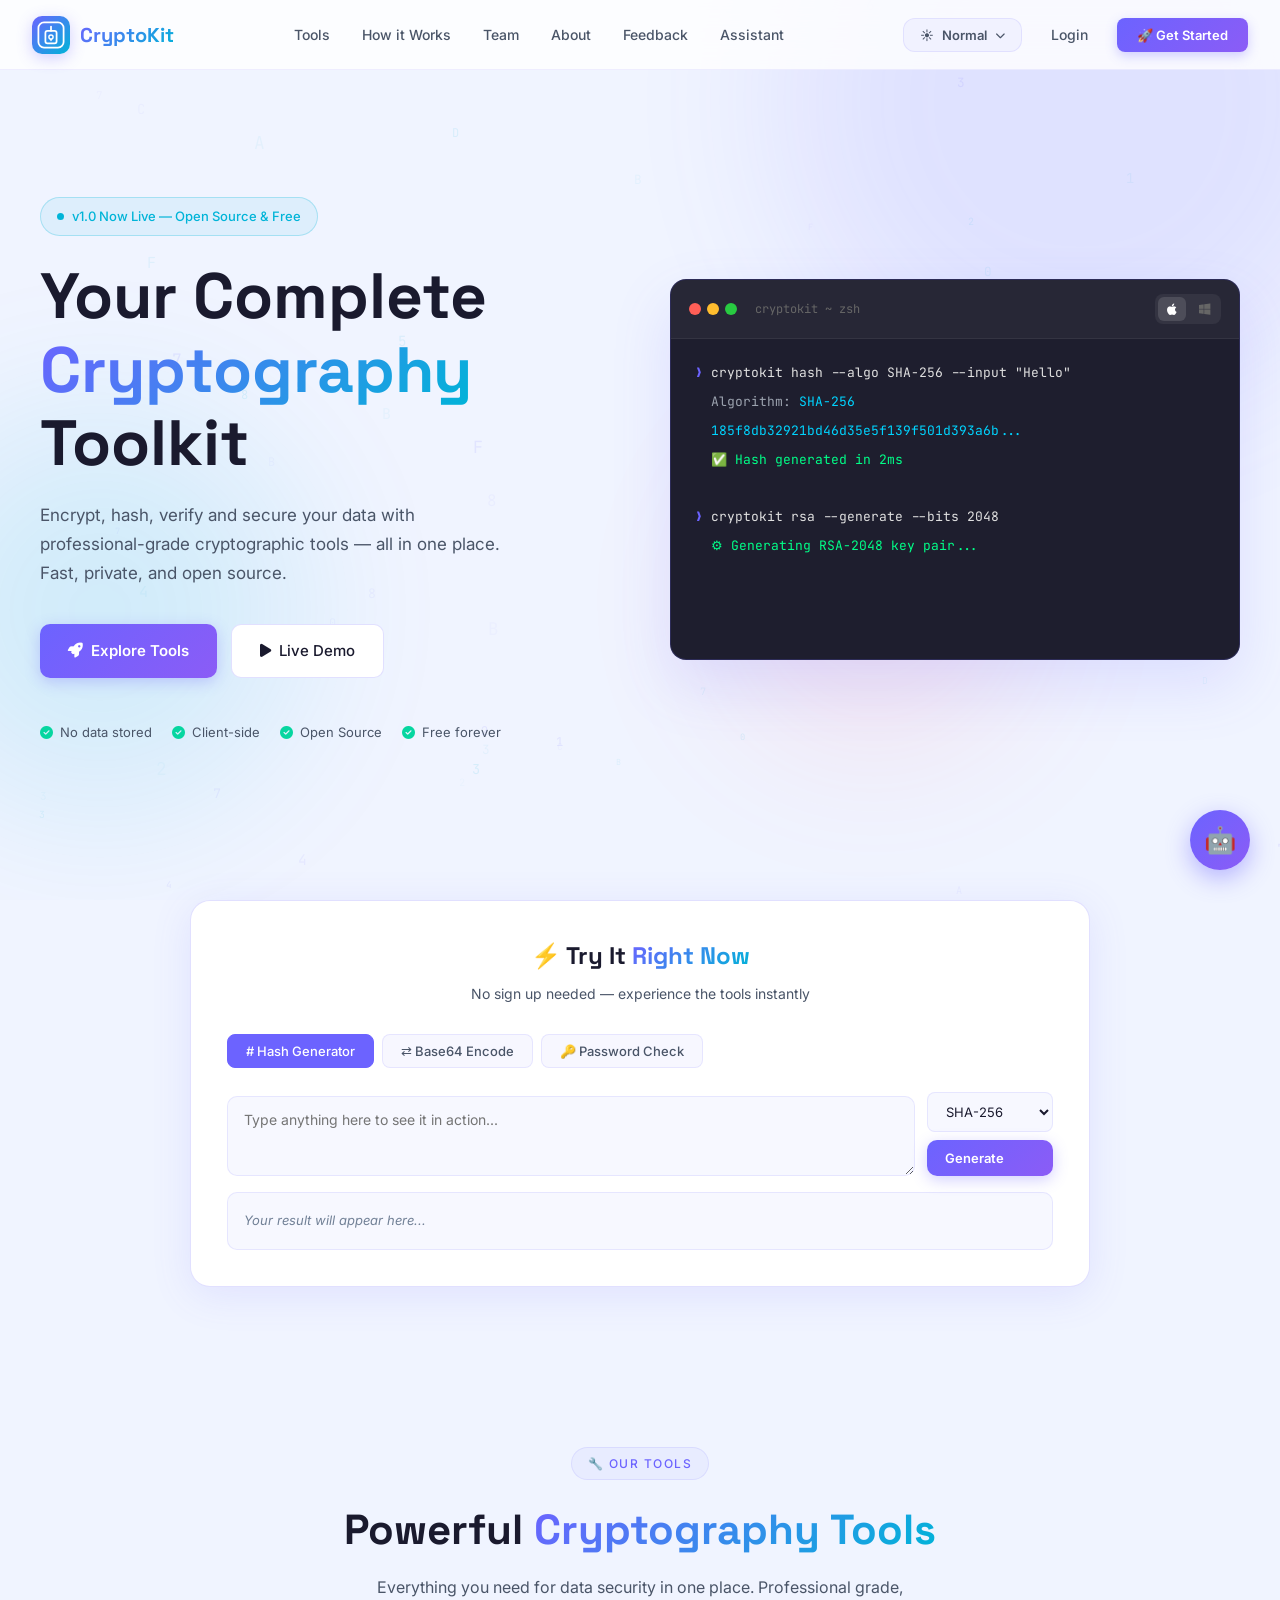
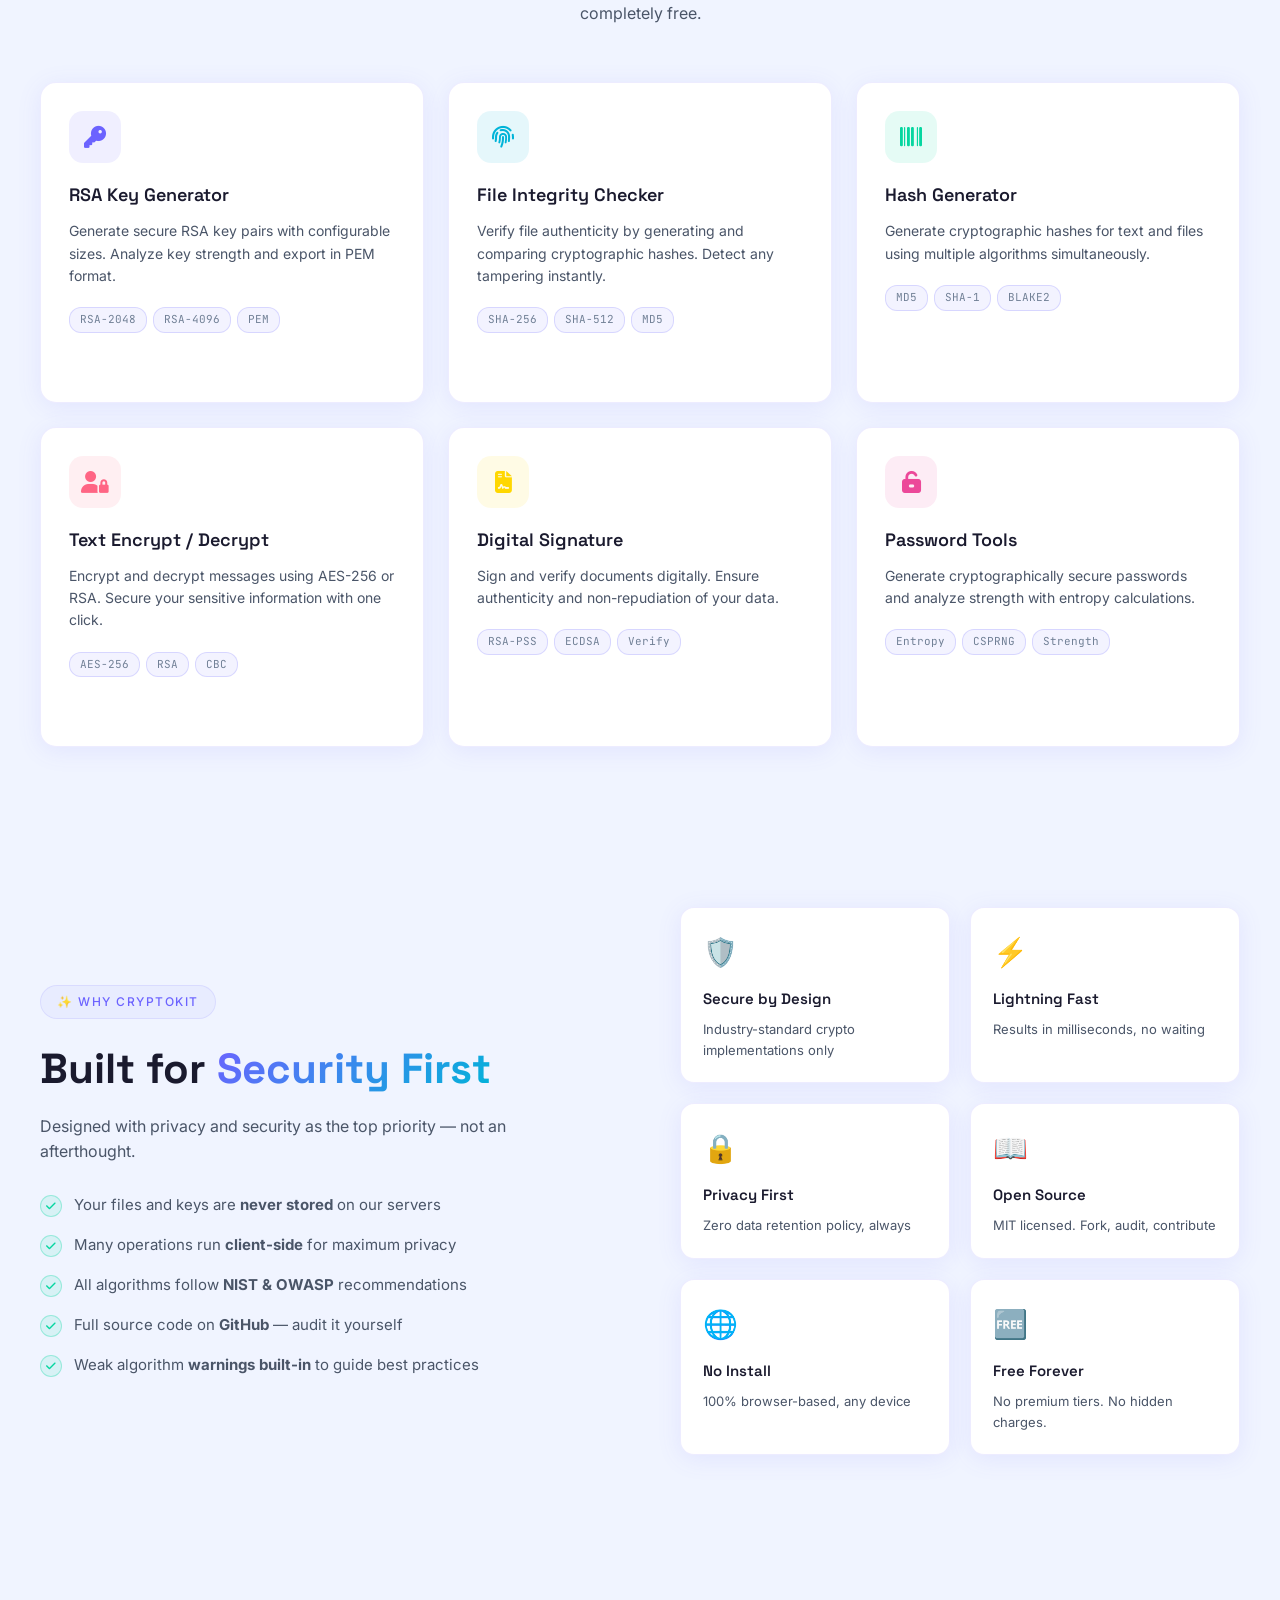
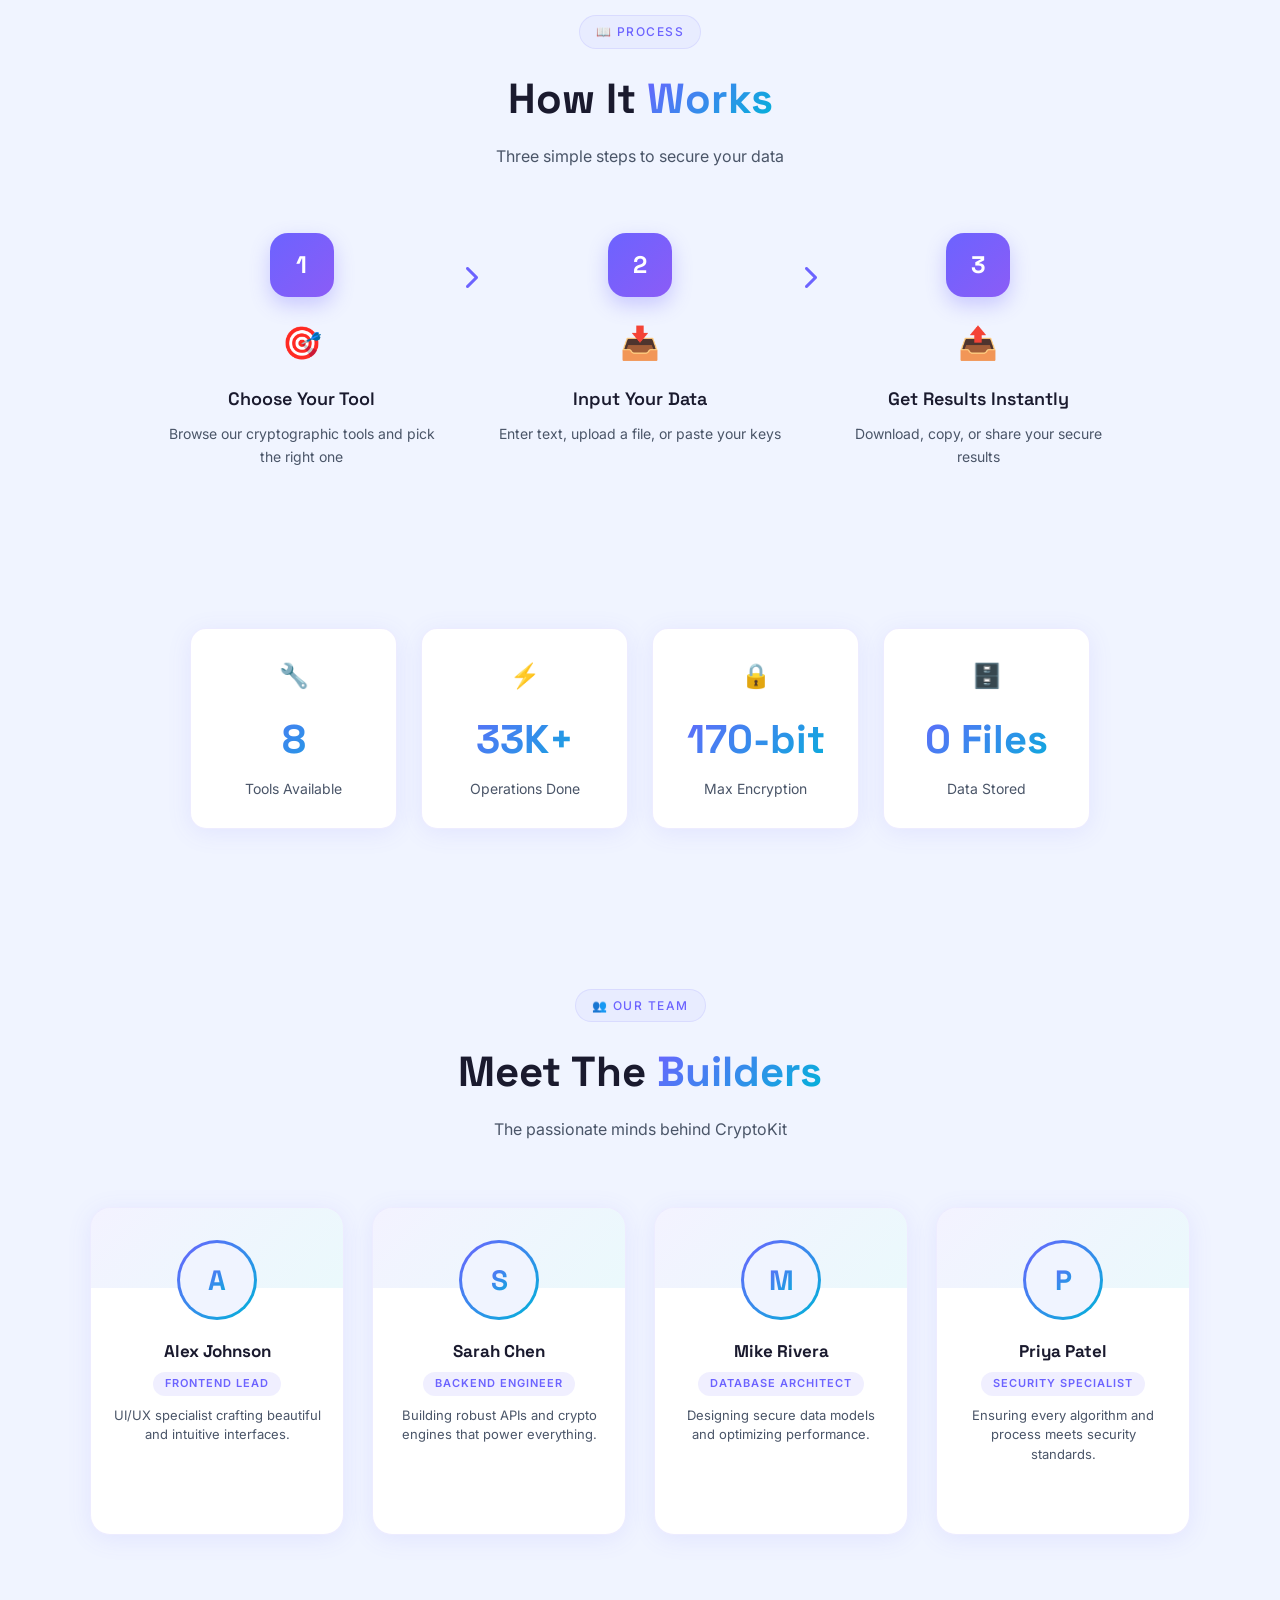
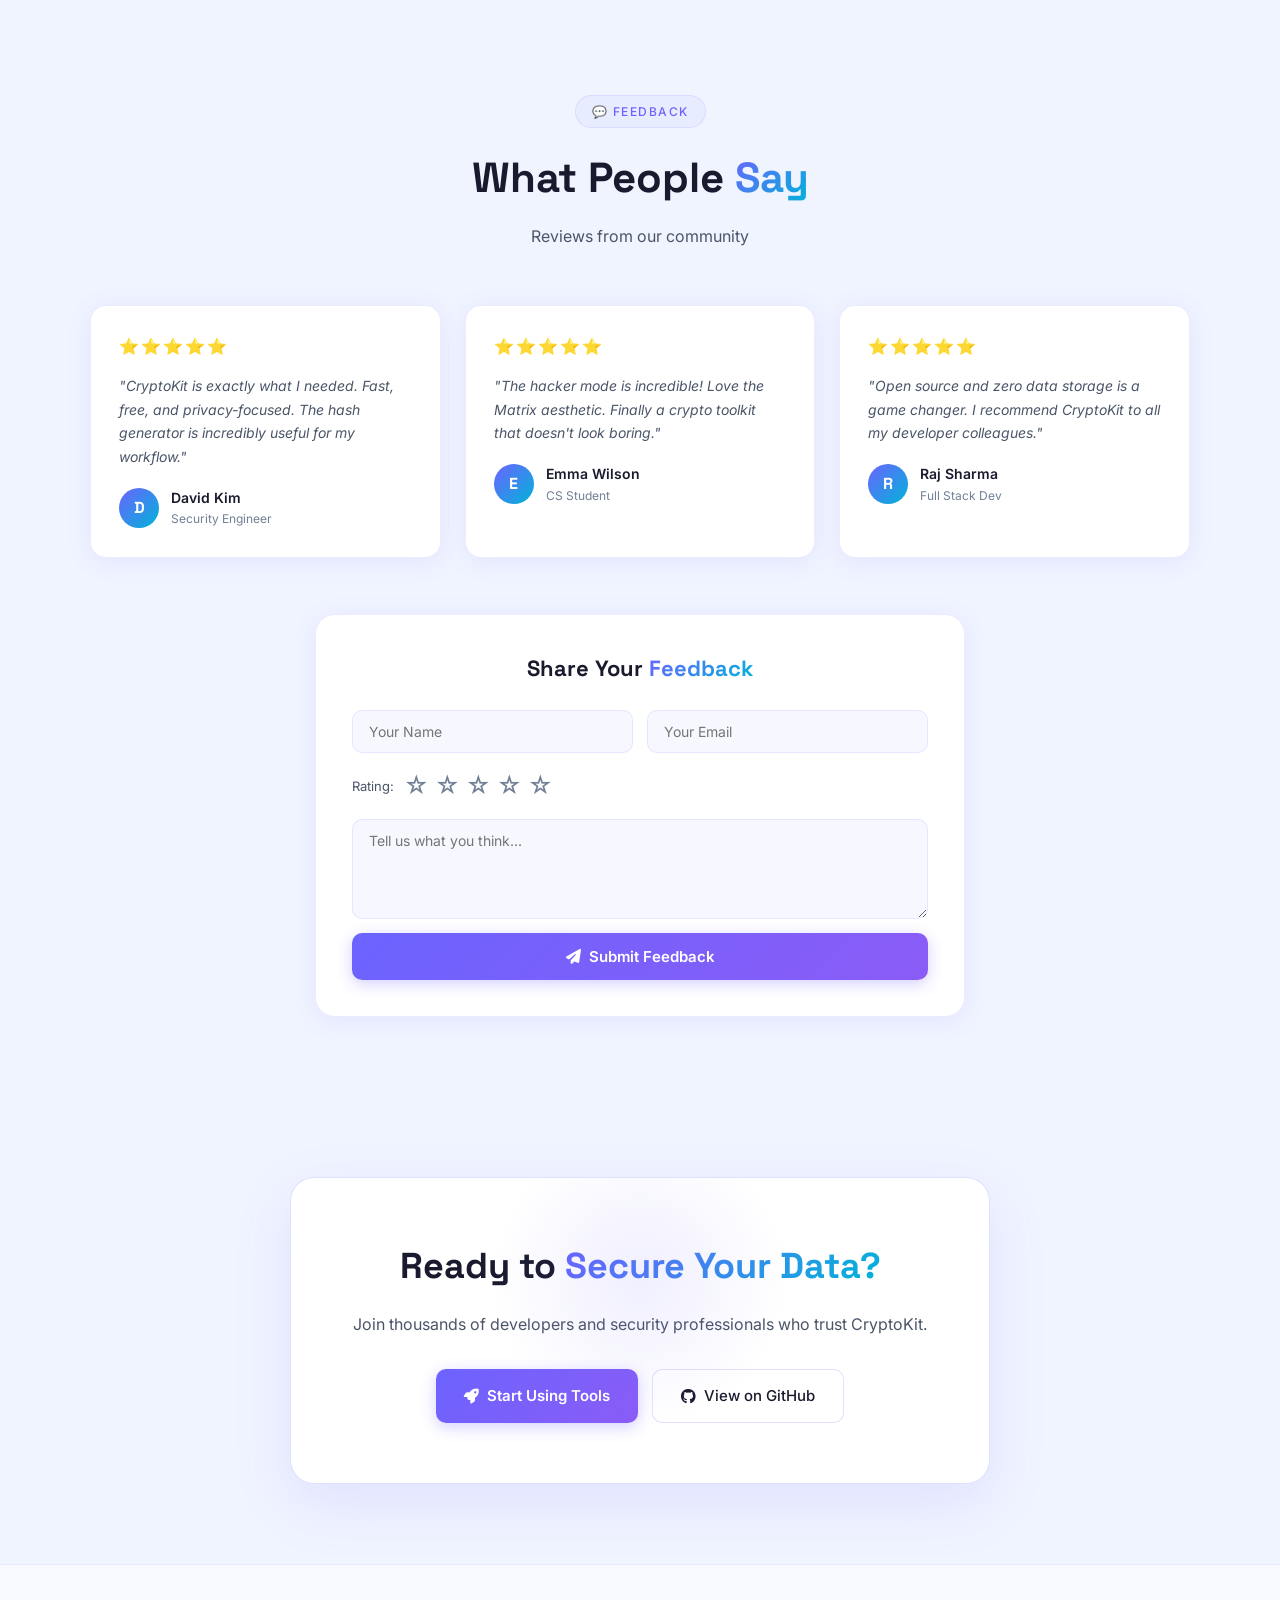
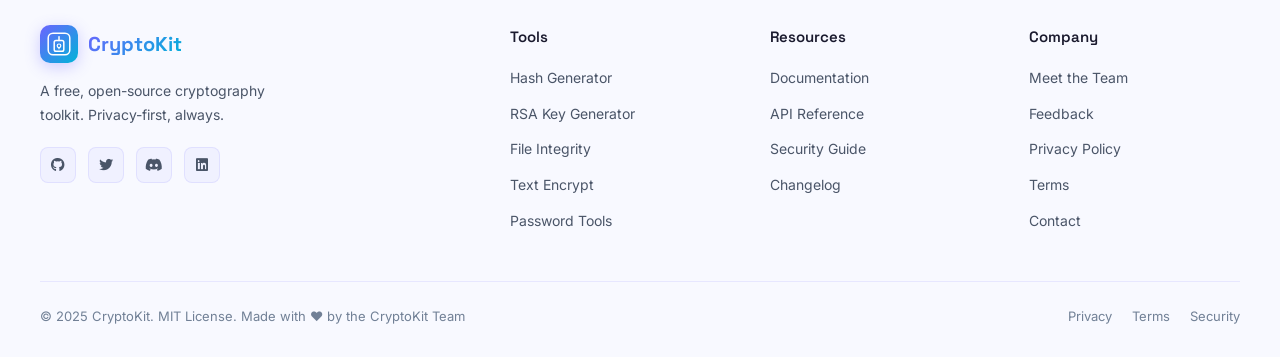
==== index.html @ e0326254 "Updated index and script files" ====
<!DOCTYPE html>
<html lang="en" data-theme="normal">
<head>
    <meta charset="UTF-8">
    <meta name="viewport" content="width=device-width, initial-scale=1.0">
    <title>CryptoKit - Your Complete Cryptography Toolkit</title>

    <!-- Google Fonts -->
    <link href="https://fonts.googleapis.com/css2?family=Space+Grotesk:wght@300;400;500;600;700&family=JetBrains+Mono:wght@400;500;700&family=Inter:wght@300;400;500;600&family=Share+Tech+Mono&display=swap" rel="stylesheet">

    <!-- Font Awesome Icons -->
    <link rel="stylesheet" href="https://cdnjs.cloudflare.com/ajax/libs/font-awesome/6.5.0/css/all.min.css">

    <!-- Custom CSS -->
    <link rel="stylesheet" href="style.css">
</head>
<body>

    <!-- ═══════════════════════════════════
         OVERLAYS & BACKGROUNDS
    ═══════════════════════════════════ -->
    <div class="theme-transition-overlay" id="themeOverlay">
        <div class="transition-text" id="transitionText"></div>
    </div>

    <div class="scanlines"></div>

    <div class="bg-shapes">
        <div class="bg-shape bg-shape-1"></div>
        <div class="bg-shape bg-shape-2"></div>
        <div class="bg-shape bg-shape-3"></div>
    </div>

    <canvas id="matrix-canvas"></canvas>
    <canvas id="particle-canvas"></canvas>


    <!-- ═══════════════════════════════════
         NAVBAR
    ═══════════════════════════════════ -->
    <nav class="navbar" id="navbar">

        <!-- CHANGE 1: SVG Logo -->
        <a href="#home" class="nav-logo">
            <div class="nav-logo-icon">
                <svg viewBox="0 0 40 40" width="28" height="28" fill="none">
                    <rect x="2" y="2" width="36" height="36" rx="8" stroke="currentColor" stroke-width="2.5"/>
                    <path d="M20 8L20 14" stroke="currentColor" stroke-width="2.5" stroke-linecap="round"/>
                    <rect x="12" y="14" width="16" height="18" rx="3" stroke="currentColor" stroke-width="2.5"/>
                    <circle cx="20" cy="23" r="3" stroke="currentColor" stroke-width="2"/>
                    <path d="M20 26L20 28" stroke="currentColor" stroke-width="2" stroke-linecap="round"/>
                </svg>
            </div>
            <span class="nav-logo-text">CryptoKit</span>
        </a>

        <ul class="nav-links">
            <li><a href="#tools">Tools</a></li>
            <li><a href="#how">How it Works</a></li>
            <li><a href="#team">Team</a></li>
            <li><a href="#about">About</a></li>
            <li><a href="#feedback">Feedback</a></li>
            <li><a href="#" onclick="event.preventDefault();toggleChat();">Assistant</a></li>
        </ul>

        <div class="nav-actions">

            <!-- CHANGE 2: Mode Dropdown -->
            <div class="mode-selector" id="modeSelector">
                <button class="mode-btn" onclick="toggleModeDropdown()">
                    <span id="modeIcon">☀️</span>
                    <span class="mode-label" id="modeLabel">Normal</span>
                    <i class="fas fa-chevron-down mode-arrow" id="modeArrow"></i>
                </button>
                <div class="mode-dropdown" id="modeDropdown">
                    <div class="mode-option" onclick="selectMode('normal')">
                        <span class="mode-option-icon">☀️</span>
                        <div>
                            <div class="mode-option-title">Normal Mode</div>
                            <div class="mode-option-desc">Clean &amp; professional look</div>
                        </div>
                        <i class="fas fa-check mode-check" id="checkNormal"></i>
                    </div>
                    <div class="mode-option" onclick="selectMode('hacker')">
                        <span class="mode-option-icon">💀</span>
                        <div>
                            <div class="mode-option-title">Hacker Mode</div>
                            <div class="mode-option-desc">Matrix &amp; terminal vibes</div>
                        </div>
                        <i class="fas fa-check mode-check" id="checkHacker" style="display:none;"></i>
                    </div>
                </div>
            </div>

            <button class="btn-nav-login">Login</button>
            <button class="btn-nav-cta">🚀 Get Started</button>
        </div>

        <div class="hamburger" onclick="toggleMenu()">
            <span></span>
            <span></span>
            <span></span>
        </div>
    </nav>

    <!-- Mobile Menu -->
    <div class="mobile-menu" id="mobileMenu">
        <a href="#tools" onclick="toggleMenu()">🔧 Tools</a>
        <a href="#how" onclick="toggleMenu()">📖 How it Works</a>
        <a href="#team" onclick="toggleMenu()">👥 Team</a>
        <a href="#about" onclick="toggleMenu()">ℹ️ About</a>
        <a href="#feedback" onclick="toggleMenu()">💬 Feedback</a>
        <a href="#" onclick="event.preventDefault();toggleMenu();toggleChat();">🤖 Assistant</a>
        <a href="#" onclick="event.preventDefault();toggleMenu();mobileThemeSwitch();">🔄 Switch Theme</a>
    </div>


    <!-- ═══════════════════════════════════
         HERO SECTION
    ═══════════════════════════════════ -->
    <section class="hero" id="home">
        <div class="hero-container">

            <!-- Hero Left -->
            <div class="hero-left">
                <div class="hero-badge">
                    <span class="dot"></span>
                    <span>v1.0 Now Live — Open Source &amp; Free</span>
                </div>

                <h1 class="hero-title glitch" data-text="Your Complete Cryptography Toolkit">
                    Your Complete
                    <span class="gradient-text">Cryptography</span>
                    Toolkit
                </h1>

                <p class="hero-subtitle">
                    Encrypt, hash, verify and secure your data with professional-grade
                    cryptographic tools — all in one place. Fast, private, and open source.
                </p>

                <div class="hero-buttons">
                    <a href="#tools" class="btn-primary">
                        <i class="fas fa-rocket"></i> Explore Tools
                    </a>
                    <a href="#demo" class="btn-secondary">
                        <i class="fas fa-play"></i> Live Demo
                    </a>
                </div>

                <div class="hero-trust">
                    <div class="trust-item"><i class="fas fa-check-circle"></i> No data stored</div>
                    <div class="trust-item"><i class="fas fa-check-circle"></i> Client-side</div>
                    <div class="trust-item"><i class="fas fa-check-circle"></i> Open Source</div>
                    <div class="trust-item"><i class="fas fa-check-circle"></i> Free forever</div>
                </div>
            </div>

            <!-- CHANGE 3: Hero Terminal with OS Switcher -->
            <div class="hero-terminal">
                <div class="terminal-header">
                    <div class="terminal-dots">
                        <div class="terminal-dot red"></div>
                        <div class="terminal-dot yellow"></div>
                        <div class="terminal-dot green"></div>
                    </div>
                    <span class="terminal-title" id="terminalTitle">cryptokit ~ zsh</span>

                    <!-- OS Switch Buttons -->
                    <div class="terminal-os-switch">
                        <button class="os-btn active" id="osMac" onclick="switchTermOS('mac')" title="macOS Terminal">
                            <i class="fab fa-apple"></i>
                        </button>
                        <button class="os-btn" id="osWin" onclick="switchTermOS('win')" title="Windows CMD">
                            <i class="fab fa-windows"></i>
                        </button>
                    </div>
                </div>
                <div class="terminal-body" id="terminalBody"></div>
            </div>

        </div>
    </section>


    <!-- ═══════════════════════════════════
         LIVE DEMO SECTION
    ═══════════════════════════════════ -->
    <section class="live-demo" id="demo">
        <div class="demo-container fade-up">
            <div class="demo-header">
                <h2>⚡ Try It <span class="gradient-text">Right Now</span></h2>
                <p>No sign up needed — experience the tools instantly</p>
            </div>

            <div class="demo-tabs">
                <button class="demo-tab active" onclick="setDemoTab(this,'hash')"># Hash Generator</button>
                <button class="demo-tab" onclick="setDemoTab(this,'base64')">⇄ Base64 Encode</button>
                <button class="demo-tab" onclick="setDemoTab(this,'password')">🔑 Password Check</button>
            </div>

            <div class="demo-input-area">
                <textarea class="demo-input" id="demoInput" placeholder="Type anything here to see it in action..." oninput="runDemo()"></textarea>
                <div class="demo-controls">
                    <select class="demo-select" id="demoAlgo" onchange="runDemo()">
                        <option value="sha256">SHA-256</option>
                        <option value="sha512">SHA-512</option>
                        <option value="md5">MD5 (weak)</option>
                    </select>
                    <button class="btn-primary" onclick="runDemo()" style="padding:10px 18px;font-size:13px;">Generate</button>
                </div>
            </div>

            <div class="demo-result" id="demoResult">
                <span class="demo-result-placeholder">Your result will appear here...</span>
            </div>
        </div>
    </section>


    <!-- ═══════════════════════════════════
         TOOLS SECTION (CHANGE 4: New Icons)
    ═══════════════════════════════════ -->
    <section class="tools-section" id="tools">
        <div class="tools-header fade-up">
            <div class="section-badge">🔧 Our Tools</div>
            <h2 class="section-title">Powerful <span class="gradient-text">Cryptography Tools</span></h2>
            <p class="section-subtitle">Everything you need for data security in one place. Professional grade, completely free.</p>
        </div>

        <div class="tools-grid">
            <a href="#" class="tool-card fade-up" id="tool-rsa">
                <div class="tool-icon purple"><i class="fas fa-key"></i></div>
                <div class="tool-name">RSA Key Generator</div>
                <div class="tool-desc">Generate secure RSA key pairs with configurable sizes. Analyze key strength and export in PEM format.</div>
                <div class="tool-tags"><span class="tag">RSA-2048</span><span class="tag">RSA-4096</span><span class="tag">PEM</span></div>
                <div class="tool-cta">Try Now <i class="fas fa-arrow-right"></i></div>
            </a>

            <a href="#" class="tool-card fade-up" id="tool-integrity">
                <div class="tool-icon blue"><i class="fas fa-fingerprint"></i></div>
                <div class="tool-name">File Integrity Checker</div>
                <div class="tool-desc">Verify file authenticity by generating and comparing cryptographic hashes. Detect any tampering instantly.</div>
                <div class="tool-tags"><span class="tag">SHA-256</span><span class="tag">SHA-512</span><span class="tag">MD5</span></div>
                <div class="tool-cta">Try Now <i class="fas fa-arrow-right"></i></div>
            </a>

            <a href="#" class="tool-card fade-up" id="tool-hash">
                <div class="tool-icon green"><i class="fas fa-barcode"></i></div>
                <div class="tool-name">Hash Generator</div>
                <div class="tool-desc">Generate cryptographic hashes for text and files using multiple algorithms simultaneously.</div>
                <div class="tool-tags"><span class="tag">MD5</span><span class="tag">SHA-1</span><span class="tag">BLAKE2</span></div>
                <div class="tool-cta">Try Now <i class="fas fa-arrow-right"></i></div>
            </a>

            <a href="#" class="tool-card fade-up" id="tool-encrypt">
                <div class="tool-icon red"><i class="fas fa-user-lock"></i></div>
                <div class="tool-name">Text Encrypt / Decrypt</div>
                <div class="tool-desc">Encrypt and decrypt messages using AES-256 or RSA. Secure your sensitive information with one click.</div>
                <div class="tool-tags"><span class="tag">AES-256</span><span class="tag">RSA</span><span class="tag">CBC</span></div>
                <div class="tool-cta">Try Now <i class="fas fa-arrow-right"></i></div>
            </a>

            <a href="#" class="tool-card fade-up" id="tool-signature">
                <div class="tool-icon yellow"><i class="fas fa-file-contract"></i></div>
                <div class="tool-name">Digital Signature</div>
                <div class="tool-desc">Sign and verify documents digitally. Ensure authenticity and non-repudiation of your data.</div>
                <div class="tool-tags"><span class="tag">RSA-PSS</span><span class="tag">ECDSA</span><span class="tag">Verify</span></div>
                <div class="tool-cta">Try Now <i class="fas fa-arrow-right"></i></div>
            </a>

            <a href="#" class="tool-card fade-up" id="tool-password">
                <div class="tool-icon pink"><i class="fas fa-unlock-keyhole"></i></div>
                <div class="tool-name">Password Tools</div>
                <div class="tool-desc">Generate cryptographically secure passwords and analyze strength with entropy calculations.</div>
                <div class="tool-tags"><span class="tag">Entropy</span><span class="tag">CSPRNG</span><span class="tag">Strength</span></div>
                <div class="tool-cta">Try Now <i class="fas fa-arrow-right"></i></div>
            </a>
        </div>
    </section>


    <!-- ═══════════════════════════════════
         WHY US SECTION
    ═══════════════════════════════════ -->
    <section class="why-section" id="about">
        <div class="why-container">
            <div class="why-content fade-up">
                <div class="section-badge">✨ Why CryptoKit</div>
                <h2 class="section-title">Built for <span class="gradient-text">Security First</span></h2>
                <p class="section-subtitle" style="margin-bottom:28px;">Designed with privacy and security as the top priority — not an afterthought.</p>
                <ul class="why-list">
                    <li><div class="check"><i class="fas fa-check"></i></div><span>Your files and keys are <strong>never stored</strong> on our servers</span></li>
                    <li><div class="check"><i class="fas fa-check"></i></div><span>Many operations run <strong>client-side</strong> for maximum privacy</span></li>
                    <li><div class="check"><i class="fas fa-check"></i></div><span>All algorithms follow <strong>NIST &amp; OWASP</strong> recommendations</span></li>
                    <li><div class="check"><i class="fas fa-check"></i></div><span>Full source code on <strong>GitHub</strong> — audit it yourself</span></li>
                    <li><div class="check"><i class="fas fa-check"></i></div><span>Weak algorithm <strong>warnings built-in</strong> to guide best practices</span></li>
                </ul>
            </div>

            <div class="why-features fade-up">
                <div class="feature-card"><div class="feature-icon">🛡️</div><div class="feature-title">Secure by Design</div><div class="feature-desc">Industry-standard crypto implementations only</div></div>
                <div class="feature-card"><div class="feature-icon">⚡</div><div class="feature-title">Lightning Fast</div><div class="feature-desc">Results in milliseconds, no waiting</div></div>
                <div class="feature-card"><div class="feature-icon">🔒</div><div class="feature-title">Privacy First</div><div class="feature-desc">Zero data retention policy, always</div></div>
                <div class="feature-card"><div class="feature-icon">📖</div><div class="feature-title">Open Source</div><div class="feature-desc">MIT licensed. Fork, audit, contribute</div></div>
                <div class="feature-card"><div class="feature-icon">🌐</div><div class="feature-title">No Install</div><div class="feature-desc">100% browser-based, any device</div></div>
                <div class="feature-card"><div class="feature-icon">🆓</div><div class="feature-title">Free Forever</div><div class="feature-desc">No premium tiers. No hidden charges.</div></div>
            </div>
        </div>
    </section>


    <!-- ═══════════════════════════════════
         HOW IT WORKS
    ═══════════════════════════════════ -->
    <section class="how-section" id="how">
        <div class="how-header fade-up">
            <div class="section-badge">📖 Process</div>
            <h2 class="section-title">How It <span class="gradient-text">Works</span></h2>
            <p class="section-subtitle" style="margin:0 auto;">Three simple steps to secure your data</p>
        </div>
        <div class="how-steps">
            <div class="step-card fade-up">
                <div class="step-number">1</div>
                <div class="step-icon">🎯</div>
                <div class="step-title">Choose Your Tool</div>
                <div class="step-desc">Browse our cryptographic tools and pick the right one</div>
            </div>
            <div class="step-connector fade-up"><i class="fas fa-chevron-right"></i></div>
            <div class="step-card fade-up">
                <div class="step-number">2</div>
                <div class="step-icon">📥</div>
                <div class="step-title">Input Your Data</div>
                <div class="step-desc">Enter text, upload a file, or paste your keys</div>
            </div>
            <div class="step-connector fade-up"><i class="fas fa-chevron-right"></i></div>
            <div class="step-card fade-up">
                <div class="step-number">3</div>
                <div class="step-icon">📤</div>
                <div class="step-title">Get Results Instantly</div>
                <div class="step-desc">Download, copy, or share your secure results</div>
            </div>
        </div>
    </section>


    <!-- ═══════════════════════════════════
         STATS SECTION
    ═══════════════════════════════════ -->
    <section class="stats-section">
        <div class="stats-container">
            <div class="stat-card fade-up"><div class="stat-icon">🔧</div><span class="stat-number" data-target="12">0</span><div class="stat-label">Tools Available</div></div>
            <div class="stat-card fade-up"><div class="stat-icon">⚡</div><span class="stat-number" data-target="50" data-suffix="K+">0</span><div class="stat-label">Operations Done</div></div>
            <div class="stat-card fade-up"><div class="stat-icon">🔒</div><span class="stat-number" data-target="256" data-suffix="-bit">0</span><div class="stat-label">Max Encryption</div></div>
            <div class="stat-card fade-up"><div class="stat-icon">🗄️</div><span class="stat-number" data-target="0" data-suffix=" Files">0</span><div class="stat-label">Data Stored</div></div>
        </div>
    </section>


    <!-- ═══════════════════════════════════
         CHANGE 5: MEET OUR TEAM
    ═══════════════════════════════════ -->
    <section class="team-section" id="team">
        <div class="team-header fade-up">
            <div class="section-badge">👥 Our Team</div>
            <h2 class="section-title">Meet The <span class="gradient-text">Builders</span></h2>
            <p class="section-subtitle" style="margin:0 auto;">The passionate minds behind CryptoKit</p>
        </div>

        <div class="team-grid">
            <!-- Member 1 -->
            <div class="team-card fade-up">
                <div class="team-card-bg"></div>
                <div class="team-avatar-ring">
                    <div class="team-avatar">
                        <span class="team-avatar-letter">A</span>
                    </div>
                </div>
                <div class="team-info">
                    <h3 class="team-name">Alex Johnson</h3>
                    <span class="team-role">Frontend Lead</span>
                    <p class="team-bio">UI/UX specialist crafting beautiful and intuitive interfaces.</p>
                </div>
                <div class="team-social">
                    <a href="#" class="team-social-btn"><i class="fab fa-github"></i></a>
                    <a href="#" class="team-social-btn"><i class="fab fa-linkedin"></i></a>
                    <a href="#" class="team-social-btn"><i class="fab fa-twitter"></i></a>
                </div>
                <div class="team-glow"></div>
            </div>

            <!-- Member 2 -->
            <div class="team-card fade-up">
                <div class="team-card-bg"></div>
                <div class="team-avatar-ring">
                    <div class="team-avatar">
                        <span class="team-avatar-letter">S</span>
                    </div>
                </div>
                <div class="team-info">
                    <h3 class="team-name">Sarah Chen</h3>
                    <span class="team-role">Backend Engineer</span>
                    <p class="team-bio">Building robust APIs and crypto engines that power everything.</p>
                </div>
                <div class="team-social">
                    <a href="#" class="team-social-btn"><i class="fab fa-github"></i></a>
                    <a href="#" class="team-social-btn"><i class="fab fa-linkedin"></i></a>
                    <a href="#" class="team-social-btn"><i class="fab fa-twitter"></i></a>
                </div>
                <div class="team-glow"></div>
            </div>

            <!-- Member 3 -->
            <div class="team-card fade-up">
                <div class="team-card-bg"></div>
                <div class="team-avatar-ring">
                    <div class="team-avatar">
                        <span class="team-avatar-letter">M</span>
                    </div>
                </div>
                <div class="team-info">
                    <h3 class="team-name">Mike Rivera</h3>
                    <span class="team-role">Database Architect</span>
                    <p class="team-bio">Designing secure data models and optimizing performance.</p>
                </div>
                <div class="team-social">
                    <a href="#" class="team-social-btn"><i class="fab fa-github"></i></a>
                    <a href="#" class="team-social-btn"><i class="fab fa-linkedin"></i></a>
                    <a href="#" class="team-social-btn"><i class="fab fa-twitter"></i></a>
                </div>
                <div class="team-glow"></div>
            </div>

            <!-- Member 4 -->
            <div class="team-card fade-up">
                <div class="team-card-bg"></div>
                <div class="team-avatar-ring">
                    <div class="team-avatar">
                        <span class="team-avatar-letter">P</span>
                    </div>
                </div>
                <div class="team-info">
                    <h3 class="team-name">Priya Patel</h3>
                    <span class="team-role">Security Specialist</span>
                    <p class="team-bio">Ensuring every algorithm and process meets security standards.</p>
                </div>
                <div class="team-social">
                    <a href="#" class="team-social-btn"><i class="fab fa-github"></i></a>
                    <a href="#" class="team-social-btn"><i class="fab fa-linkedin"></i></a>
                    <a href="#" class="team-social-btn"><i class="fab fa-twitter"></i></a>
                </div>
                <div class="team-glow"></div>
            </div>
        </div>
    </section>


    <!-- ═══════════════════════════════════
         CHANGE 5: FEEDBACK & REVIEWS
    ═══════════════════════════════════ -->
    <section class="feedback-section" id="feedback">
        <div class="feedback-header fade-up">
            <div class="section-badge">💬 Feedback</div>
            <h2 class="section-title">What People <span class="gradient-text">Say</span></h2>
            <p class="section-subtitle" style="margin:0 auto;">Reviews from our community</p>
        </div>

        <!-- Reviews -->
        <div class="reviews-grid">
            <div class="review-card fade-up">
                <div class="review-stars">⭐⭐⭐⭐⭐</div>
                <p class="review-text">"CryptoKit is exactly what I needed. Fast, free, and privacy-focused. The hash generator is incredibly useful for my workflow."</p>
                <div class="review-author">
                    <div class="review-avatar">D</div>
                    <div><div class="review-name">David Kim</div><div class="review-role">Security Engineer</div></div>
                </div>
            </div>
            <div class="review-card fade-up">
                <div class="review-stars">⭐⭐⭐⭐⭐</div>
                <p class="review-text">"The hacker mode is incredible! Love the Matrix aesthetic. Finally a crypto toolkit that doesn't look boring."</p>
                <div class="review-author">
                    <div class="review-avatar">E</div>
                    <div><div class="review-name">Emma Wilson</div><div class="review-role">CS Student</div></div>
                </div>
            </div>
            <div class="review-card fade-up">
                <div class="review-stars">⭐⭐⭐⭐⭐</div>
                <p class="review-text">"Open source and zero data storage is a game changer. I recommend CryptoKit to all my developer colleagues."</p>
                <div class="review-author">
                    <div class="review-avatar">R</div>
                    <div><div class="review-name">Raj Sharma</div><div class="review-role">Full Stack Dev</div></div>
                </div>
            </div>
        </div>

        <!-- Feedback Form -->
        <div class="feedback-form-wrapper fade-up" id="feedbackFormWrapper">
            <h3 class="feedback-form-title">Share Your <span class="gradient-text">Feedback</span></h3>
            <form class="feedback-form" id="feedbackForm" onsubmit="return submitFeedback(event)">
                <div class="feedback-row">
                    <input type="text" class="feedback-input" id="fbName" placeholder="Your Name" required>
                    <input type="email" class="feedback-input" placeholder="Your Email" required>
                </div>
                <div class="feedback-rating" id="feedbackRating">
                    <span class="rating-label">Rating:</span>
                    <span class="rating-star" onclick="setRating(1)">☆</span>
                    <span class="rating-star" onclick="setRating(2)">☆</span>
                    <span class="rating-star" onclick="setRating(3)">☆</span>
                    <span class="rating-star" onclick="setRating(4)">☆</span>
                    <span class="rating-star" onclick="setRating(5)">☆</span>
                </div>
                <textarea class="feedback-textarea" placeholder="Tell us what you think..." rows="4" required></textarea>
                <button type="submit" class="btn-primary" style="width:100%;justify-content:center;">
                    <i class="fas fa-paper-plane"></i> Submit Feedback
                </button>
            </form>
        </div>
    </section>


    <!-- ═══════════════════════════════════
         CTA SECTION
    ═══════════════════════════════════ -->
    <section class="cta-section">
        <div class="cta-container fade-up">
            <div class="cta-glow"></div>
            <h2>Ready to <span class="gradient-text">Secure Your Data?</span></h2>
            <p>Join thousands of developers and security professionals who trust CryptoKit.</p>
            <div class="cta-buttons">
                <a href="#tools" class="btn-primary"><i class="fas fa-rocket"></i> Start Using Tools</a>
                <a href="#" class="btn-secondary"><i class="fab fa-github"></i> View on GitHub</a>
            </div>
        </div>
    </section>


    <!-- ═══════════════════════════════════
         FOOTER
    ═══════════════════════════════════ -->
    <footer class="footer">
        <div class="footer-container">
            <div class="footer-top">
                <div class="footer-brand">
                    <a href="#home" class="nav-logo">
                        <div class="nav-logo-icon">
                            <svg viewBox="0 0 40 40" width="24" height="24" fill="none">
                                <rect x="2" y="2" width="36" height="36" rx="8" stroke="currentColor" stroke-width="2.5"/>
                                <path d="M20 8L20 14" stroke="currentColor" stroke-width="2.5" stroke-linecap="round"/>
                                <rect x="12" y="14" width="16" height="18" rx="3" stroke="currentColor" stroke-width="2.5"/>
                                <circle cx="20" cy="23" r="3" stroke="currentColor" stroke-width="2"/>
                                <path d="M20 26L20 28" stroke="currentColor" stroke-width="2" stroke-linecap="round"/>
                            </svg>
                        </div>
                        <span class="nav-logo-text">CryptoKit</span>
                    </a>
                    <p>A free, open-source cryptography toolkit. Privacy-first, always.</p>
                    <div class="footer-social">
                        <a href="#" class="social-btn"><i class="fab fa-github"></i></a>
                        <a href="#" class="social-btn"><i class="fab fa-twitter"></i></a>
                        <a href="#" class="social-btn"><i class="fab fa-discord"></i></a>
                        <a href="#" class="social-btn"><i class="fab fa-linkedin"></i></a>
                    </div>
                </div>

                <div class="footer-col">
                    <h4>Tools</h4>
                    <ul>
                        <li><a href="#">Hash Generator</a></li>
                        <li><a href="#">RSA Key Generator</a></li>
                        <li><a href="#">File Integrity</a></li>
                        <li><a href="#">Text Encrypt</a></li>
                        <li><a href="#">Password Tools</a></li>
                    </ul>
                </div>

                <div class="footer-col">
                    <h4>Resources</h4>
                    <ul>
                        <li><a href="#">Documentation</a></li>
                        <li><a href="#">API Reference</a></li>
                        <li><a href="#">Security Guide</a></li>
                        <li><a href="#">Changelog</a></li>
                    </ul>
                </div>

                <div class="footer-col">
                    <h4>Company</h4>
                    <ul>
                        <li><a href="#team">Meet the Team</a></li>
                        <li><a href="#feedback">Feedback</a></li>
                        <li><a href="#">Privacy Policy</a></li>
                        <li><a href="#">Terms</a></li>
                        <li><a href="#">Contact</a></li>
                    </ul>
                </div>
            </div>

            <div class="footer-bottom">
                <p>&copy; 2025 CryptoKit. MIT License. Made with ❤️ by the CryptoKit Team</p>
                <div class="footer-bottom-links">
                    <a href="#">Privacy</a>
                    <a href="#">Terms</a>
                    <a href="#">Security</a>
                </div>
            </div>
        </div>
    </footer>


    <!-- ═══════════════════════════════════
         SCROLL TO TOP
    ═══════════════════════════════════ -->
    <button class="scroll-top" id="scrollTop" onclick="window.scrollTo({top:0,behavior:'smooth'})">
        <i class="fas fa-chevron-up"></i>
    </button>


    <!-- ═══════════════════════════════════
         AI ASSISTANT
    ═══════════════════════════════════ -->
    <button class="ai-fab" id="aiFab" onclick="toggleChat()" title="Ask CryptoBot">
        <span id="fabIcon">🤖</span>
    </button>

    <div class="ai-chat-window" id="aiChatWindow">
        <!-- Header -->
        <div class="ai-chat-header">
            <div class="ai-header-info">
                <div class="ai-avatar" id="aiAvatar">🤖</div>
                <div>
                    <span class="ai-name" id="aiName">CryptoBot</span>
                    <span class="ai-status">
                        <span class="ai-status-dot"></span>
                        <span id="aiStatusText">Online · Ready</span>
                    </span>
                </div>
            </div>
            <div class="ai-header-actions">
                <button class="ai-header-btn" onclick="clearChat()" title="Clear"><i class="fas fa-trash-alt"></i></button>
                <button class="ai-header-btn" onclick="toggleChat()" title="Close"><i class="fas fa-times"></i></button>
            </div>
        </div>

        <!-- Category Chips -->
        <div class="ai-categories">
            <span class="ai-categories-label">Browse by topic</span>
            <div class="ai-category-chips">
                <button class="ai-chip" onclick="askCategory('tools')">🔧 Tools</button>
                <button class="ai-chip" onclick="askCategory('learn')">📚 Learn</button>
                <button class="ai-chip" onclick="askCategory('security')">🛡️ Security</button>
                <button class="ai-chip" onclick="askCategory('help')">❓ Help</button>
            </div>
        </div>

        <!-- Messages -->
        <div class="ai-messages" id="aiMessages"></div>

        <!-- Input -->
        <div class="ai-input-area">
            <textarea class="ai-input" id="aiInput" placeholder="Ask me anything about cryptography..." rows="1"
                onkeydown="if(event.key==='Enter'&&!event.shiftKey){event.preventDefault();sendMessage();}"
                oninput="this.style.height='auto';this.style.height=Math.min(this.scrollHeight,90)+'px';">
            </textarea>
            <button class="ai-send-btn" onclick="sendMessage()"><i class="fas fa-paper-plane"></i></button>
        </div>
    </div>


    <!-- Custom JavaScript -->
    <script src="script.js"></script>

</body>
</html>
---- style.css ----
/* ═══════════════════════════════════════════
   THEME VARIABLES - NORMAL MODE
═══════════════════════════════════════════ */
[data-theme="normal"] {
    --bg-primary: #F0F4FF;
    --bg-secondary: #FFFFFF;
    --bg-card: #FFFFFF;
    --bg-card-hover: #F8F9FF;
    --primary: #6C63FF;
    --primary-glow: rgba(108, 99, 255, 0.2);
    --secondary: #00B4D8;
    --accent: #FF6584;
    --success: #06D6A0;
    --text-primary: #1A1A2E;
    --text-secondary: #4A5568;
    --text-muted: #718096;
    --border: rgba(108, 99, 255, 0.2);
    --border-hover: rgba(108, 99, 255, 0.5);
    --glass: rgba(108, 99, 255, 0.05);
    --glass-border: rgba(108, 99, 255, 0.12);
    --shadow: 0 4px 24px rgba(108, 99, 255, 0.1);
    --shadow-hover: 0 12px 40px rgba(108, 99, 255, 0.2);
    --tag-bg: rgba(108, 99, 255, 0.08);
    --tag-border: rgba(108, 99, 255, 0.2);
    --input-bg: #F7F8FF;
    --scrollbar: #6C63FF;
}

/* ═══════════════════════════════════════════
   THEME VARIABLES - HACKER MODE
═══════════════════════════════════════════ */
[data-theme="hacker"] {
    --bg-primary: #000000;
    --bg-secondary: #0A0A0A;
    --bg-card: #050505;
    --bg-card-hover: #0D1A0D;
    --primary: #00FF41;
    --primary-glow: rgba(0, 255, 65, 0.25);
    --secondary: #00FFFF;
    --accent: #FF0040;
    --success: #00FF41;
    --text-primary: #00FF41;
    --text-secondary: #00CC33;
    --text-muted: #006611;
    --border: rgba(0, 255, 65, 0.3);
    --border-hover: rgba(0, 255, 65, 0.8);
    --glass: rgba(0, 255, 65, 0.03);
    --glass-border: rgba(0, 255, 65, 0.15);
    --shadow: 0 4px 24px rgba(0, 255, 65, 0.1);
    --shadow-hover: 0 12px 40px rgba(0, 255, 65, 0.25);
    --tag-bg: rgba(0, 255, 65, 0.05);
    --tag-border: rgba(0, 255, 65, 0.2);
    --input-bg: #050505;
    --scrollbar: #00FF41;
}


/* ═══════════════════════════════════════════
   RESET & BASE STYLES
═══════════════════════════════════════════ */
* {
    margin: 0;
    padding: 0;
    box-sizing: border-box;
}

html {
    scroll-behavior: smooth;
}

body {
    font-family: 'Inter', sans-serif;
    background: var(--bg-primary);
    color: var(--text-primary);
    overflow-x: hidden;
    line-height: 1.6;
    transition: background-color 0.5s, color 0.5s;
}

a {
    text-decoration: none;
}

/* Hacker Mode Font Override */
[data-theme="hacker"] body,
[data-theme="hacker"] p,
[data-theme="hacker"] span,
[data-theme="hacker"] a,
[data-theme="hacker"] li,
[data-theme="hacker"] button,
[data-theme="hacker"] input,
[data-theme="hacker"] textarea,
[data-theme="hacker"] select {
    font-family: 'Share Tech Mono', 'JetBrains Mono', monospace !important;
}

[data-theme="hacker"] h1,
[data-theme="hacker"] h2,
[data-theme="hacker"] h3,
[data-theme="hacker"] h4,
[data-theme="hacker"] .section-title,
[data-theme="hacker"] .tool-name,
[data-theme="hacker"] .step-title,
[data-theme="hacker"] .feature-title {
    font-family: 'Share Tech Mono', monospace !important;
    letter-spacing: 2px;
}

/* Scrollbar */
::-webkit-scrollbar { width: 5px; }
::-webkit-scrollbar-track { background: var(--bg-primary); }
::-webkit-scrollbar-thumb { background: var(--scrollbar); border-radius: 3px; }


/* ═══════════════════════════════════════════
   BACKGROUNDS
═══════════════════════════════════════════ */

/* Matrix Canvas - Hacker Mode */
#matrix-canvas {
    position: fixed;
    top: 0; left: 0;
    width: 100%; height: 100%;
    z-index: 0;
    pointer-events: none;
    display: none;
    opacity: 0.15;
}
[data-theme="hacker"] #matrix-canvas { display: block; }

/* Particle Canvas - Normal Mode */
#particle-canvas {
    position: fixed;
    top: 0; left: 0;
    width: 100%; height: 100%;
    z-index: 0;
    pointer-events: none;
    opacity: 0.3;
}
[data-theme="hacker"] #particle-canvas { display: none; }

/* Scanlines Overlay - Hacker Mode */
.scanlines {
    position: fixed;
    inset: 0;
    z-index: 1;
    pointer-events: none;
    display: none;
    background: repeating-linear-gradient(
        0deg,
        transparent, transparent 2px,
        rgba(0, 255, 65, 0.015) 2px,
        rgba(0, 255, 65, 0.015) 4px
    );
}
[data-theme="hacker"] .scanlines { display: block; }

/* Gradient Blob Shapes - Normal Mode */
.bg-shapes {
    position: fixed;
    inset: 0;
    z-index: 0;
    pointer-events: none;
    overflow: hidden;
}
[data-theme="hacker"] .bg-shapes { display: none; }

.bg-shape {
    position: absolute;
    border-radius: 50%;
    filter: blur(80px);
    opacity: 0.12;
}
.bg-shape-1 {
    width: 600px; height: 600px;
    background: #6C63FF;
    top: -200px; right: -100px;
    animation: floatShape 8s ease-in-out infinite;
}
.bg-shape-2 {
    width: 400px; height: 400px;
    background: #00B4D8;
    bottom: 10%; left: -100px;
    animation: floatShape 10s ease-in-out infinite reverse;
}
.bg-shape-3 {
    width: 300px; height: 300px;
    background: #FF6584;
    top: 50%; right: 20%;
    animation: floatShape 6s ease-in-out infinite;
}

@keyframes floatShape {
    0%, 100% { transform: translate(0) scale(1); }
    50% { transform: translate(20px, -20px) scale(1.05); }
}


/* ═══════════════════════════════════════════
   GLITCH EFFECT - Hacker Mode
═══════════════════════════════════════════ */
[data-theme="hacker"] .glitch {
    position: relative;
    animation: glitch 3s infinite;
}

[data-theme="hacker"] .glitch::before,
[data-theme="hacker"] .glitch::after {
    content: attr(data-text);
    position: absolute;
    top: 0; left: 0;
    width: 100%;
    background: transparent;
}

[data-theme="hacker"] .glitch::before {
    color: #00FFFF;
    animation: glitch-1 3s infinite;
    clip-path: polygon(0 0, 100% 0, 100% 45%, 0 45%);
}

[data-theme="hacker"] .glitch::after {
    color: #FF0040;
    animation: glitch-2 3s infinite;
    clip-path: polygon(0 55%, 100% 55%, 100% 100%, 0 100%);
}

@keyframes glitch {
    0%, 90%, 100% { transform: translate(0); }
    92% { transform: translate(-2px, 1px); }
    94% { transform: translate(2px, -1px); }
}

@keyframes glitch-1 {
    0%, 90%, 100% { transform: translate(0); opacity: 0; }
    92% { transform: translate(-3px); opacity: 0.8; }
    94% { transform: translate(3px); opacity: 0.8; }
    96% { transform: translate(0); opacity: 0; }
}

@keyframes glitch-2 {
    0%, 90%, 100% { transform: translate(0); opacity: 0; }
    93% { transform: translate(3px); opacity: 0.8; }
    95% { transform: translate(-3px); opacity: 0.8; }
    97% { transform: translate(0); opacity: 0; }
}

/* Border Pulse for Hacker Cards */
[data-theme="hacker"] .tool-card,
[data-theme="hacker"] .feature-card,
[data-theme="hacker"] .stat-card {
    animation: borderPulse 3s ease-in-out infinite;
}

@keyframes borderPulse {
    0%, 100% { border-color: rgba(0, 255, 65, 0.15); }
    50% { border-color: rgba(0, 255, 65, 0.4); }
}

[data-theme="hacker"] .tool-card:hover,
[data-theme="hacker"] .feature-card:hover,
[data-theme="hacker"] .stat-card:hover {
    animation: none;
}

/* Hacker Text Glow */
[data-theme="hacker"] .section-title,
[data-theme="hacker"] .tool-name,
[data-theme="hacker"] .hero-title {
    text-shadow: 0 0 10px rgba(0, 255, 65, 0.3);
}


/* ═══════════════════════════════════════════
   REUSABLE COMPONENTS
═══════════════════════════════════════════ */
.container {
    max-width: 1200px;
    margin: 0 auto;
    padding: 0 24px;
}

.section-badge {
    display: inline-block;
    background: var(--glass);
    border: 1px solid var(--glass-border);
    color: var(--primary);
    padding: 6px 16px;
    border-radius: 20px;
    font-size: 12px;
    font-weight: 500;
    letter-spacing: 1.5px;
    text-transform: uppercase;
    margin-bottom: 16px;
    transition: all 0.3s;
}

.section-title {
    font-family: 'Space Grotesk', sans-serif;
    font-size: clamp(28px, 4vw, 42px);
    font-weight: 700;
    color: var(--text-primary);
    margin-bottom: 12px;
}

.section-subtitle {
    font-size: 16px;
    color: var(--text-secondary);
    max-width: 550px;
}

/* Gradient Text */
[data-theme="normal"] .gradient-text {
    background: linear-gradient(135deg, #6C63FF, #00B4D8);
    -webkit-background-clip: text;
    -webkit-text-fill-color: transparent;
}

[data-theme="hacker"] .gradient-text {
    background: linear-gradient(135deg, #00FF41, #00FFFF);
    -webkit-background-clip: text;
    -webkit-text-fill-color: transparent;
    filter: drop-shadow(0 0 8px rgba(0, 255, 65, 0.5));
}


/* ═══════════════════════════════════════════
   BUTTONS
═══════════════════════════════════════════ */
.btn-primary {
    display: inline-flex;
    align-items: center;
    gap: 8px;
    padding: 14px 28px;
    border-radius: 10px;
    border: none;
    font-size: 15px;
    font-weight: 600;
    cursor: pointer;
    transition: all 0.3s;
    font-family: inherit;
}

[data-theme="normal"] .btn-primary {
    background: linear-gradient(135deg, #6C63FF, #8B5CF6);
    color: #fff;
    box-shadow: 0 4px 15px rgba(108, 99, 255, 0.3);
}
[data-theme="normal"] .btn-primary:hover {
    transform: translateY(-2px);
    box-shadow: 0 8px 25px rgba(108, 99, 255, 0.4);
}

[data-theme="hacker"] .btn-primary {
    background: transparent;
    color: var(--primary);
    border: 1px solid var(--primary);
    box-shadow: 0 0 15px var(--primary-glow);
    letter-spacing: 2px;
    text-transform: uppercase;
}
[data-theme="hacker"] .btn-primary:hover {
    background: var(--primary);
    color: #000;
    box-shadow: 0 0 30px var(--primary-glow);
    transform: translateY(-2px);
}

.btn-secondary {
    display: inline-flex;
    align-items: center;
    gap: 8px;
    padding: 14px 28px;
    border-radius: 10px;
    font-size: 15px;
    font-weight: 500;
    cursor: pointer;
    transition: all 0.3s;
    font-family: inherit;
}

[data-theme="normal"] .btn-secondary {
    background: #fff;
    color: var(--text-primary);
    border: 1px solid var(--border);
}
[data-theme="normal"] .btn-secondary:hover {
    border-color: var(--primary);
    color: var(--primary);
}

[data-theme="hacker"] .btn-secondary {
    background: transparent;
    color: var(--secondary);
    border: 1px solid rgba(0, 255, 255, 0.3);
    letter-spacing: 2px;
    text-transform: uppercase;
}
[data-theme="hacker"] .btn-secondary:hover {
    border-color: var(--secondary);
    box-shadow: 0 0 20px rgba(0, 255, 255, 0.2);
}


/* ═══════════════════════════════════════════
   THEME TOGGLE
═══════════════════════════════════════════ */
.theme-toggle {
    display: flex;
    align-items: center;
    gap: 10px;
    background: var(--glass);
    border: 1px solid var(--glass-border);
    border-radius: 50px;
    padding: 6px 14px;
    cursor: pointer;
    transition: all 0.3s;
    user-select: none;
}
.theme-toggle:hover {
    border-color: var(--primary);
    box-shadow: 0 0 15px var(--primary-glow);
}

.theme-toggle-label {
    font-size: 12px;
    font-weight: 600;
    color: var(--text-secondary);
    white-space: nowrap;
}
[data-theme="hacker"] .theme-toggle-label {
    color: var(--primary);
    letter-spacing: 1px;
}

.toggle-switch {
    width: 36px;
    height: 20px;
    background: var(--glass-border);
    border-radius: 10px;
    position: relative;
    transition: background 0.3s;
}
.toggle-switch::after {
    content: '';
    position: absolute;
    top: 3px; left: 3px;
    width: 14px; height: 14px;
    border-radius: 50%;
    background: var(--text-muted);
    transition: all 0.3s;
}
[data-theme="hacker"] .toggle-switch {
    background: rgba(0, 255, 65, 0.2);
}
[data-theme="hacker"] .toggle-switch::after {
    left: 19px;
    background: var(--primary);
    box-shadow: 0 0 8px var(--primary);
}

/* Theme Transition Overlay */
.theme-transition-overlay {
    position: fixed;
    inset: 0;
    z-index: 9999;
    pointer-events: none;
    display: none;
    align-items: center;
    justify-content: center;
    background: #000;
    opacity: 0;
    transition: opacity 0.3s;
}
.theme-transition-overlay.active {
    display: flex;
    opacity: 1;
}
.transition-text {
    font-family: 'Share Tech Mono', monospace;
    font-size: clamp(12px, 1.5vw, 18px);
    color: #00FF41;
    text-align: center;
    text-shadow: 0 0 20px #00FF41;
    padding: 20px;
    line-height: 2;
}


/* ═══════════════════════════════════════════
   NAVBAR
═══════════════════════════════════════════ */
.navbar {
    position: fixed;
    top: 0; left: 0; right: 0;
    z-index: 1000;
    padding: 0 32px;
    height: 70px;
    display: flex;
    align-items: center;
    justify-content: space-between;
    transition: all 0.4s;
}

[data-theme="normal"] .navbar {
    background: rgba(255, 255, 255, 0.8);
    backdrop-filter: blur(20px);
    border-bottom: 1px solid rgba(108, 99, 255, 0.1);
}
[data-theme="hacker"] .navbar {
    background: rgba(0, 0, 0, 0.85);
    backdrop-filter: blur(10px);
    border-bottom: 1px solid rgba(0, 255, 65, 0.15);
}
.navbar.scrolled { box-shadow: var(--shadow); }

.nav-logo {
    display: flex;
    align-items: center;
    gap: 10px;
}

.nav-logo-icon {
    width: 38px; height: 38px;
    border-radius: 10px;
    display: flex;
    align-items: center;
    justify-content: center;
    font-size: 18px;
    transition: all 0.3s;
}
[data-theme="normal"] .nav-logo-icon {
    background: linear-gradient(135deg, #6C63FF, #00B4D8);
    box-shadow: 0 4px 15px rgba(108, 99, 255, 0.3);
}
[data-theme="hacker"] .nav-logo-icon {
    background: transparent;
    border: 1px solid var(--primary);
    box-shadow: 0 0 10px var(--primary-glow);
}
.nav-logo:hover .nav-logo-icon {
    transform: rotate(15deg) scale(1.1);
}

.nav-logo-text {
    font-family: 'Space Grotesk', sans-serif;
    font-size: 20px;
    font-weight: 700;
}
[data-theme="normal"] .nav-logo-text {
    background: linear-gradient(135deg, #6C63FF, #00B4D8);
    -webkit-background-clip: text;
    -webkit-text-fill-color: transparent;
}
[data-theme="hacker"] .nav-logo-text {
    color: var(--primary);
    letter-spacing: 3px;
    text-shadow: 0 0 10px var(--primary-glow);
}

.nav-links {
    display: flex;
    align-items: center;
    gap: 32px;
    list-style: none;
}
.nav-links a {
    font-size: 14px;
    font-weight: 500;
    transition: all 0.3s;
    position: relative;
    color: var(--text-secondary);
}
.nav-links a::after {
    content: '';
    position: absolute;
    bottom: -4px; left: 0;
    width: 0; height: 2px;
    border-radius: 2px;
    transition: width 0.3s;
}
[data-theme="normal"] .nav-links a::after {
    background: linear-gradient(90deg, #6C63FF, #00B4D8);
}
[data-theme="hacker"] .nav-links a::after {
    background: var(--primary);
    box-shadow: 0 0 8px var(--primary);
}
.nav-links a:hover { color: var(--primary); }
.nav-links a:hover::after { width: 100%; }

.nav-actions {
    display: flex;
    align-items: center;
    gap: 12px;
}

.btn-nav-login {
    background: none;
    border: 1px solid transparent;
    font-size: 14px;
    font-weight: 500;
    cursor: pointer;
    padding: 8px 16px;
    border-radius: 8px;
    transition: all 0.3s;
    font-family: inherit;
    color: var(--text-secondary);
}
.btn-nav-login:hover {
    color: var(--primary);
    background: var(--glass);
}

.btn-nav-cta {
    border: none;
    padding: 9px 20px;
    border-radius: 8px;
    font-size: 13px;
    font-weight: 600;
    cursor: pointer;
    transition: all 0.3s;
    font-family: inherit;
}
[data-theme="normal"] .btn-nav-cta {
    background: linear-gradient(135deg, #6C63FF, #8B5CF6);
    color: #fff;
    box-shadow: 0 4px 12px rgba(108, 99, 255, 0.3);
}
[data-theme="normal"] .btn-nav-cta:hover {
    transform: translateY(-1px);
    box-shadow: 0 6px 20px rgba(108, 99, 255, 0.4);
}
[data-theme="hacker"] .btn-nav-cta {
    background: var(--primary);
    color: #000;
    letter-spacing: 2px;
    text-transform: uppercase;
    box-shadow: 0 0 15px var(--primary-glow);
}
[data-theme="hacker"] .btn-nav-cta:hover {
    box-shadow: 0 0 30px var(--primary-glow);
}

/* Hamburger */
.hamburger {
    display: none;
    flex-direction: column;
    gap: 5px;
    cursor: pointer;
    padding: 5px;
}
.hamburger span {
    display: block;
    width: 24px; height: 2px;
    background: var(--text-primary);
    border-radius: 2px;
}

/* Mobile Menu */
.mobile-menu {
    display: none;
    position: fixed;
    top: 70px; left: 0; right: 0;
    backdrop-filter: blur(20px);
    border-bottom: 1px solid var(--glass-border);
    padding: 24px;
    z-index: 999;
    flex-direction: column;
    gap: 16px;
}
[data-theme="normal"] .mobile-menu { background: rgba(255, 255, 255, 0.95); }
[data-theme="hacker"] .mobile-menu { background: rgba(0, 0, 0, 0.97); }
.mobile-menu.open { display: flex; }
.mobile-menu a {
    font-size: 16px;
    padding: 10px 0;
    border-bottom: 1px solid var(--glass-border);
    color: var(--text-secondary);
}
.mobile-menu a:hover { color: var(--primary); }


/* ═══════════════════════════════════════════
   HERO SECTION
═══════════════════════════════════════════ */
.hero {
    min-height: 100vh;
    display: flex;
    align-items: center;
    padding: 100px 24px 60px;
    position: relative;
    z-index: 2;
}

.hero-container {
    max-width: 1200px;
    margin: 0 auto;
    width: 100%;
    display: grid;
    grid-template-columns: 1fr 1fr;
    gap: 60px;
    align-items: center;
}

.hero-badge {
    display: inline-flex;
    align-items: center;
    gap: 8px;
    padding: 8px 16px;
    border-radius: 20px;
    font-size: 13px;
    font-weight: 500;
    margin-bottom: 24px;
}
[data-theme="normal"] .hero-badge {
    background: rgba(0, 180, 216, 0.08);
    border: 1px solid rgba(0, 180, 216, 0.25);
    color: var(--secondary);
}
[data-theme="hacker"] .hero-badge {
    background: rgba(0, 255, 65, 0.05);
    border: 1px solid rgba(0, 255, 65, 0.25);
    color: var(--primary);
    letter-spacing: 2px;
}

.hero-badge .dot {
    width: 7px; height: 7px;
    border-radius: 50%;
    animation: pulse 2s infinite;
}
[data-theme="normal"] .hero-badge .dot { background: var(--secondary); }
[data-theme="hacker"] .hero-badge .dot {
    background: var(--primary);
    box-shadow: 0 0 6px var(--primary);
}

@keyframes pulse {
    0%, 100% { opacity: 1; transform: scale(1); }
    50% { opacity: 0.4; transform: scale(0.8); }
}

.hero-title {
    font-family: 'Space Grotesk', sans-serif;
    font-size: clamp(36px, 5vw, 64px);
    font-weight: 700;
    line-height: 1.15;
    margin-bottom: 20px;
    color: var(--text-primary);
}

.hero-subtitle {
    font-size: 17px;
    color: var(--text-secondary);
    margin-bottom: 36px;
    line-height: 1.7;
    max-width: 480px;
}

.hero-buttons {
    display: flex;
    gap: 14px;
    flex-wrap: wrap;
    margin-bottom: 44px;
}

.hero-trust {
    display: flex;
    flex-wrap: wrap;
    gap: 20px;
}

.trust-item {
    display: flex;
    align-items: center;
    gap: 7px;
    font-size: 13px;
    color: var(--text-secondary);
}
.trust-item i { color: var(--success); }


/* ═══════════════════════════════════════════
   TERMINAL
═══════════════════════════════════════════ */
.hero-terminal {
    border-radius: 16px;
    overflow: hidden;
    transition: all 0.5s;
}
[data-theme="normal"] .hero-terminal {
    background: #1E1E2E;
    border: 1px solid rgba(108, 99, 255, 0.2);
    box-shadow: 0 25px 60px rgba(108, 99, 255, 0.15);
}
[data-theme="hacker"] .hero-terminal {
    background: #000;
    border: 1px solid var(--primary);
    box-shadow: 0 0 30px var(--primary-glow);
}

.terminal-header {
    padding: 14px 18px;
    display: flex;
    align-items: center;
    gap: 10px;
}
[data-theme="normal"] .terminal-header {
    background: rgba(255, 255, 255, 0.04);
    border-bottom: 1px solid rgba(255, 255, 255, 0.06);
}
[data-theme="hacker"] .terminal-header {
    background: rgba(0, 255, 65, 0.03);
    border-bottom: 1px solid rgba(0, 255, 65, 0.1);
}

.terminal-dots { display: flex; gap: 6px; }
.terminal-dot { width: 12px; height: 12px; border-radius: 50%; }
.terminal-dot.red { background: #FF5F57; }
.terminal-dot.yellow { background: #FFBD2E; }
.terminal-dot.green { background: #28CA41; }
[data-theme="hacker"] .terminal-dot.red { background: #FF0040; box-shadow: 0 0 6px #FF0040; }
[data-theme="hacker"] .terminal-dot.yellow { background: #FFD700; box-shadow: 0 0 6px #FFD700; }
[data-theme="hacker"] .terminal-dot.green { background: #00FF41; box-shadow: 0 0 6px #00FF41; }

.terminal-title {
    font-family: 'JetBrains Mono', monospace;
    font-size: 12px;
    color: #666;
    margin-left: 8px;
}
[data-theme="hacker"] .terminal-title { color: rgba(0, 255, 65, 0.4); }

.terminal-body {
    padding: 24px;
    font-family: 'JetBrains Mono', monospace;
    font-size: 13px;
    min-height: 320px;
    overflow-y: auto;
}
[data-theme="hacker"] .terminal-body {
    font-family: 'Share Tech Mono', monospace;
    font-size: 14px;
}

.terminal-line {
    margin-bottom: 8px;
    opacity: 0;
    animation: fadeInLine 0.3s ease forwards;
}

@keyframes fadeInLine {
    from { opacity: 0; transform: translateX(-8px); }
    to { opacity: 1; transform: translateX(0); }
}

.terminal-prompt { color: #6C63FF; }
.terminal-cmd { color: #E0E0E0; }
.terminal-key { color: #9CA3AF; }
.terminal-value { color: #00D4FF; word-break: break-all; }
.terminal-success { color: #00FF88; }

[data-theme="hacker"] .terminal-prompt { color: #00FF41; text-shadow: 0 0 8px #00FF41; }
[data-theme="hacker"] .terminal-cmd { color: #00FF41; }
[data-theme="hacker"] .terminal-key { color: rgba(0, 255, 65, 0.6); }
[data-theme="hacker"] .terminal-value { color: #00FFFF; text-shadow: 0 0 6px rgba(0, 255, 255, 0.5); }
[data-theme="hacker"] .terminal-success { color: #00FF41; text-shadow: 0 0 8px rgba(0, 255, 65, 0.6); }

.terminal-cursor {
    display: inline-block;
    width: 8px; height: 15px;
    vertical-align: middle;
    border-radius: 1px;
    animation: blink 1s infinite;
}
[data-theme="normal"] .terminal-cursor { background: #6C63FF; }
[data-theme="hacker"] .terminal-cursor { background: #00FF41; box-shadow: 0 0 8px #00FF41; }

@keyframes blink {
    0%, 100% { opacity: 1; }
    50% { opacity: 0; }
}


/* ═══════════════════════════════════════════
   LIVE DEMO SECTION
═══════════════════════════════════════════ */
.live-demo {
    position: relative;
    z-index: 2;
    padding: 0 24px 80px;
}

.demo-container {
    max-width: 900px;
    margin: 0 auto;
    border-radius: 20px;
    padding: 36px;
    transition: all 0.5s;
}
[data-theme="normal"] .demo-container {
    background: #fff;
    border: 1px solid var(--border);
    box-shadow: 0 8px 40px rgba(108, 99, 255, 0.12);
}
[data-theme="hacker"] .demo-container {
    background: #050505;
    border: 1px solid rgba(0, 255, 65, 0.2);
}

.demo-header { text-align: center; margin-bottom: 28px; }
.demo-header h2 {
    font-family: 'Space Grotesk', sans-serif;
    font-size: 24px; font-weight: 700;
    color: var(--text-primary); margin-bottom: 8px;
}
.demo-header p { color: var(--text-secondary); font-size: 14px; }

.demo-tabs { display: flex; gap: 8px; margin-bottom: 24px; flex-wrap: wrap; }
.demo-tab {
    padding: 8px 18px; border-radius: 8px;
    font-size: 13px; font-weight: 500;
    cursor: pointer; transition: all 0.3s; font-family: inherit;
}
[data-theme="normal"] .demo-tab {
    background: var(--glass); border: 1px solid var(--glass-border);
    color: var(--text-secondary);
}
[data-theme="hacker"] .demo-tab {
    background: transparent; border: 1px solid rgba(0, 255, 65, 0.15);
    color: rgba(0, 255, 65, 0.5);
}
[data-theme="normal"] .demo-tab.active,
[data-theme="normal"] .demo-tab:hover {
    background: var(--primary); border-color: var(--primary); color: #fff;
}
[data-theme="hacker"] .demo-tab.active,
[data-theme="hacker"] .demo-tab:hover {
    background: rgba(0, 255, 65, 0.1); border-color: var(--primary);
    color: var(--primary);
}

.demo-input-area {
    display: grid; grid-template-columns: 1fr auto;
    gap: 12px; align-items: flex-end; margin-bottom: 16px;
}

.demo-input {
    border-radius: 10px; padding: 14px 16px;
    font-size: 14px; font-family: inherit;
    width: 100%; resize: vertical; min-height: 80px;
    transition: all 0.3s; outline: none;
}
[data-theme="normal"] .demo-input {
    background: var(--input-bg); border: 1px solid var(--glass-border);
    color: var(--text-primary);
}
[data-theme="hacker"] .demo-input {
    background: #000; border: 1px solid rgba(0, 255, 65, 0.2);
    color: var(--primary); caret-color: var(--primary);
}
[data-theme="hacker"] .demo-input::placeholder { color: rgba(0, 255, 65, 0.3); }
[data-theme="normal"] .demo-input:focus {
    border-color: var(--primary);
    box-shadow: 0 0 0 3px var(--primary-glow);
}
[data-theme="hacker"] .demo-input:focus {
    border-color: var(--primary);
    box-shadow: 0 0 15px rgba(0, 255, 65, 0.1);
}

.demo-controls { display: flex; flex-direction: column; gap: 8px; }

.demo-select {
    border-radius: 8px; padding: 10px 14px;
    font-size: 13px; cursor: pointer;
    outline: none; font-family: inherit;
}
[data-theme="normal"] .demo-select {
    background: var(--input-bg); border: 1px solid var(--glass-border);
    color: var(--text-primary);
}
[data-theme="hacker"] .demo-select {
    background: #000; border: 1px solid rgba(0, 255, 65, 0.2);
    color: var(--primary);
}

.demo-result {
    border-radius: 10px; padding: 16px; display: flex;
    justify-content: space-between; align-items: center;
    gap: 12px; min-height: 58px;
}
[data-theme="normal"] .demo-result {
    background: var(--input-bg); border: 1px solid var(--glass-border);
}
[data-theme="hacker"] .demo-result {
    background: #000; border: 1px solid rgba(0, 255, 65, 0.15);
}

.demo-result-text {
    font-family: 'JetBrains Mono', monospace;
    font-size: 13px; word-break: break-all; flex: 1;
}
[data-theme="normal"] .demo-result-text { color: var(--secondary); }
[data-theme="hacker"] .demo-result-text {
    color: var(--primary); text-shadow: 0 0 6px rgba(0, 255, 65, 0.4);
}

.demo-result-placeholder {
    font-size: 13px; font-style: italic; color: var(--text-muted);
}

.btn-copy {
    padding: 8px 14px; border-radius: 8px;
    font-size: 12px; cursor: pointer;
    transition: all 0.3s; white-space: nowrap; font-family: inherit;
}
[data-theme="normal"] .btn-copy {
    background: rgba(108, 99, 255, 0.08);
    border: 1px solid rgba(108, 99, 255, 0.2); color: var(--primary);
}
[data-theme="normal"] .btn-copy:hover { background: var(--primary); color: #fff; }
[data-theme="hacker"] .btn-copy {
    background: transparent; border: 1px solid rgba(0, 255, 65, 0.3);
    color: var(--primary);
}
[data-theme="hacker"] .btn-copy:hover { background: var(--primary); color: #000; }


/* ═══════════════════════════════════════════
   TOOLS SECTION
═══════════════════════════════════════════ */
.tools-section { position: relative; z-index: 2; padding: 80px 24px; }
.tools-header { text-align: center; margin-bottom: 56px; }
.tools-header .section-subtitle { margin: 0 auto; }

.tools-grid {
    max-width: 1200px; margin: 0 auto;
    display: grid; grid-template-columns: repeat(3, 1fr); gap: 24px;
}

.tool-card {
    border-radius: 16px; padding: 28px;
    transition: all 0.4s; cursor: pointer;
    position: relative; overflow: hidden; display: block;
}
[data-theme="normal"] .tool-card {
    background: #fff; border: 1px solid var(--glass-border);
    box-shadow: var(--shadow);
}
[data-theme="hacker"] .tool-card {
    background: #050505; border: 1px solid rgba(0, 255, 65, 0.15);
}

.tool-card::before {
    content: ''; position: absolute;
    top: 0; left: 0; right: 0; height: 2px;
    opacity: 0; transition: opacity 0.4s;
}
[data-theme="normal"] .tool-card::before {
    background: linear-gradient(90deg, #6C63FF, #00B4D8);
}
[data-theme="hacker"] .tool-card::before {
    background: linear-gradient(90deg, #00FF41, #00FFFF);
    box-shadow: 0 0 10px #00FF41;
}
.tool-card:hover::before { opacity: 1; }

[data-theme="normal"] .tool-card:hover {
    border-color: rgba(108, 99, 255, 0.4);
    transform: translateY(-6px);
    box-shadow: var(--shadow-hover);
}
[data-theme="hacker"] .tool-card:hover {
    border-color: var(--primary);
    transform: translateY(-4px);
    box-shadow: 0 0 25px var(--primary-glow);
    animation: none;
}

.tool-icon {
    width: 52px; height: 52px; border-radius: 14px;
    display: flex; align-items: center; justify-content: center;
    font-size: 22px; margin-bottom: 18px; transition: transform 0.3s;
}
.tool-card:hover .tool-icon { transform: scale(1.1) rotate(5deg); }

[data-theme="normal"] .tool-icon.purple { background: rgba(108, 99, 255, 0.1); color: #6C63FF; }
[data-theme="normal"] .tool-icon.blue { background: rgba(0, 180, 216, 0.1); color: #00B4D8; }
[data-theme="normal"] .tool-icon.green { background: rgba(6, 214, 160, 0.1); color: #06D6A0; }
[data-theme="normal"] .tool-icon.red { background: rgba(255, 101, 132, 0.1); color: #FF6584; }
[data-theme="normal"] .tool-icon.yellow { background: rgba(255, 215, 0, 0.1); color: #FFD700; }
[data-theme="normal"] .tool-icon.pink { background: rgba(236, 72, 153, 0.1); color: #EC4899; }

[data-theme="hacker"] .tool-icon.purple,
[data-theme="hacker"] .tool-icon.blue,
[data-theme="hacker"] .tool-icon.green,
[data-theme="hacker"] .tool-icon.red,
[data-theme="hacker"] .tool-icon.yellow,
[data-theme="hacker"] .tool-icon.pink {
    background: rgba(0, 255, 65, 0.05); color: var(--primary);
    border: 1px solid rgba(0, 255, 65, 0.2);
    text-shadow: 0 0 8px var(--primary-glow);
}

.tool-name {
    font-family: 'Space Grotesk', sans-serif;
    font-size: 18px; font-weight: 600;
    color: var(--text-primary); margin-bottom: 10px;
}
.tool-desc {
    font-size: 14px; color: var(--text-secondary);
    line-height: 1.6; margin-bottom: 20px;
}
.tool-tags { display: flex; flex-wrap: wrap; gap: 6px; margin-bottom: 20px; }
.tag {
    background: var(--tag-bg); border: 1px solid var(--tag-border);
    padding: 3px 10px; border-radius: 12px; font-size: 11px;
    font-family: 'JetBrains Mono', monospace; color: var(--text-muted);
}
.tool-cta {
    display: flex; align-items: center; gap: 6px;
    font-size: 13px; font-weight: 600;
    opacity: 0; transform: translateY(5px);
    transition: all 0.3s; color: var(--primary);
}
.tool-card:hover .tool-cta { opacity: 1; transform: translateY(0); }


/* ═══════════════════════════════════════════
   WHY US SECTION
═══════════════════════════════════════════ */
.why-section { position: relative; z-index: 2; padding: 80px 24px; }
.why-container {
    max-width: 1200px; margin: 0 auto;
    display: grid; grid-template-columns: 1fr 1fr;
    gap: 80px; align-items: center;
}
.why-features { display: grid; grid-template-columns: 1fr 1fr; gap: 20px; }

.feature-card { border-radius: 14px; padding: 22px; transition: all 0.3s; }
[data-theme="normal"] .feature-card {
    background: #fff; border: 1px solid var(--glass-border);
    box-shadow: var(--shadow);
}
[data-theme="hacker"] .feature-card {
    background: #050505; border: 1px solid rgba(0, 255, 65, 0.1);
}
[data-theme="normal"] .feature-card:hover {
    border-color: rgba(108, 99, 255, 0.3);
    box-shadow: var(--shadow-hover);
}
[data-theme="hacker"] .feature-card:hover {
    border-color: rgba(0, 255, 65, 0.4); animation: none;
}

.feature-icon { font-size: 28px; margin-bottom: 12px; }
.feature-title {
    font-family: 'Space Grotesk', sans-serif;
    font-size: 15px; font-weight: 600;
    color: var(--text-primary); margin-bottom: 8px;
}
.feature-desc { font-size: 13px; color: var(--text-secondary); line-height: 1.6; }

.why-list { list-style: none; display: flex; flex-direction: column; gap: 16px; }
.why-list li {
    display: flex; align-items: flex-start; gap: 12px;
    font-size: 15px; color: var(--text-secondary);
}
.why-list li .check {
    width: 22px; height: 22px; border-radius: 50%;
    display: flex; align-items: center; justify-content: center;
    flex-shrink: 0; margin-top: 2px;
}
[data-theme="normal"] .why-list li .check {
    background: rgba(6, 214, 160, 0.1);
    border: 1px solid rgba(6, 214, 160, 0.3);
}
[data-theme="hacker"] .why-list li .check {
    background: rgba(0, 255, 65, 0.05);
    border: 1px solid rgba(0, 255, 65, 0.3);
}
.why-list li .check i { font-size: 11px; color: var(--success); }


/* ═══════════════════════════════════════════
   HOW IT WORKS SECTION
═══════════════════════════════════════════ */
.how-section { position: relative; z-index: 2; padding: 80px 24px; }
.how-header { text-align: center; margin-bottom: 64px; }
.how-steps {
    max-width: 1000px; margin: 0 auto;
    display: grid; grid-template-columns: 1fr auto 1fr auto 1fr;
    align-items: start;
}
.step-card { text-align: center; padding: 0 20px; }
.step-number {
    width: 64px; height: 64px; border-radius: 18px;
    display: flex; align-items: center; justify-content: center;
    font-family: 'Space Grotesk', sans-serif;
    font-size: 24px; font-weight: 700; margin: 0 auto 20px;
}
[data-theme="normal"] .step-number {
    background: linear-gradient(135deg, #6C63FF, #8B5CF6);
    color: #fff; box-shadow: 0 8px 20px rgba(108, 99, 255, 0.3);
}
[data-theme="hacker"] .step-number {
    background: transparent; border: 2px solid var(--primary);
    color: var(--primary); box-shadow: 0 0 20px var(--primary-glow);
}
.step-icon { font-size: 32px; margin-bottom: 16px; }
.step-title {
    font-family: 'Space Grotesk', sans-serif;
    font-size: 18px; font-weight: 600;
    color: var(--text-primary); margin-bottom: 10px;
}
.step-desc { font-size: 14px; color: var(--text-secondary); line-height: 1.6; }
.step-connector {
    display: flex; align-items: center; padding-top: 32px;
    font-size: 24px; opacity: 0.4; color: var(--primary);
}


/* ═══════════════════════════════════════════
   STATS SECTION
═══════════════════════════════════════════ */
.stats-section { position: relative; z-index: 2; padding: 80px 24px; }
.stats-container {
    max-width: 900px; margin: 0 auto;
    display: grid; grid-template-columns: repeat(4, 1fr); gap: 24px;
}
.stat-card {
    border-radius: 16px; padding: 28px 20px;
    text-align: center; transition: all 0.3s;
}
[data-theme="normal"] .stat-card {
    background: #fff; border: 1px solid var(--glass-border);
    box-shadow: var(--shadow);
}
[data-theme="hacker"] .stat-card {
    background: #050505; border: 1px solid rgba(0, 255, 65, 0.15);
}
[data-theme="normal"] .stat-card:hover {
    transform: translateY(-4px); box-shadow: var(--shadow-hover);
}
[data-theme="hacker"] .stat-card:hover {
    transform: translateY(-4px); border-color: var(--primary);
    box-shadow: 0 0 20px var(--primary-glow); animation: none;
}
.stat-number {
    font-family: 'Space Grotesk', sans-serif;
    font-size: 40px; font-weight: 700; display: block; margin-bottom: 6px;
}
[data-theme="normal"] .stat-number {
    background: linear-gradient(135deg, #6C63FF, #00B4D8);
    -webkit-background-clip: text; -webkit-text-fill-color: transparent;
}
[data-theme="hacker"] .stat-number {
    color: var(--primary); text-shadow: 0 0 15px var(--primary-glow);
    -webkit-text-fill-color: var(--primary);
}
.stat-label { font-size: 14px; color: var(--text-secondary); }
.stat-icon { font-size: 24px; margin-bottom: 12px; }


/* ═══════════════════════════════════════════
   CTA SECTION
═══════════════════════════════════════════ */
.cta-section { position: relative; z-index: 2; padding: 80px 24px; }
.cta-container {
    max-width: 700px; margin: 0 auto; text-align: center;
    border-radius: 24px; padding: 60px 40px;
    position: relative; overflow: hidden;
}
[data-theme="normal"] .cta-container {
    background: #fff; border: 1px solid rgba(108, 99, 255, 0.2);
    box-shadow: 0 20px 60px rgba(108, 99, 255, 0.12);
}
[data-theme="hacker"] .cta-container {
    background: #050505; border: 1px solid rgba(0, 255, 65, 0.25);
    box-shadow: 0 0 60px rgba(0, 255, 65, 0.08);
}
.cta-glow {
    position: absolute; top: -50px; left: 50%;
    transform: translateX(-50%); width: 300px; height: 300px;
    pointer-events: none;
}
[data-theme="normal"] .cta-glow {
    background: radial-gradient(circle, rgba(108, 99, 255, 0.1), transparent 70%);
}
[data-theme="hacker"] .cta-glow {
    background: radial-gradient(circle, rgba(0, 255, 65, 0.08), transparent 70%);
}
.cta-container h2 {
    font-family: 'Space Grotesk', sans-serif;
    font-size: clamp(24px, 4vw, 36px); font-weight: 700;
    color: var(--text-primary); margin-bottom: 16px;
}
.cta-container p { color: var(--text-secondary); font-size: 16px; margin-bottom: 32px; }
.cta-buttons { display: flex; gap: 14px; justify-content: center; flex-wrap: wrap; }


/* ═══════════════════════════════════════════
   FOOTER
═══════════════════════════════════════════ */
.footer {
    position: relative; z-index: 2;
    border-top: 1px solid var(--glass-border);
    padding: 60px 24px 30px;
}
[data-theme="normal"] .footer { background: #F8F9FF; }
[data-theme="hacker"] .footer { background: #000; }

.footer-container { max-width: 1200px; margin: 0 auto; }
.footer-top {
    display: grid; grid-template-columns: 2fr 1fr 1fr 1fr;
    gap: 48px; margin-bottom: 48px;
}
.footer-brand p {
    font-size: 14px; color: var(--text-secondary);
    margin: 16px 0 20px; line-height: 1.7; max-width: 240px;
}
.footer-social { display: flex; gap: 12px; }
.social-btn {
    width: 36px; height: 36px; border-radius: 8px;
    display: flex; align-items: center; justify-content: center;
    font-size: 14px; cursor: pointer; transition: all 0.3s;
}
[data-theme="normal"] .social-btn {
    background: var(--glass); border: 1px solid var(--glass-border);
    color: var(--text-secondary);
}
[data-theme="normal"] .social-btn:hover {
    background: var(--primary); color: #fff; transform: translateY(-2px);
}
[data-theme="hacker"] .social-btn {
    background: transparent; border: 1px solid rgba(0, 255, 65, 0.2);
    color: var(--text-secondary);
}
[data-theme="hacker"] .social-btn:hover {
    background: rgba(0, 255, 65, 0.1); color: var(--primary);
    transform: translateY(-2px);
}

.footer-col h4 {
    font-family: 'Space Grotesk', sans-serif;
    font-size: 15px; font-weight: 600;
    color: var(--text-primary); margin-bottom: 16px;
}
[data-theme="hacker"] .footer-col h4 { color: var(--primary); letter-spacing: 2px; }
.footer-col ul { list-style: none; display: flex; flex-direction: column; gap: 10px; }
.footer-col ul li a {
    color: var(--text-secondary); font-size: 14px; transition: color 0.3s;
}
.footer-col ul li a:hover { color: var(--primary); }

.footer-bottom {
    border-top: 1px solid var(--glass-border); padding-top: 24px;
    display: flex; justify-content: space-between;
    align-items: center; flex-wrap: wrap; gap: 12px;
}
.footer-bottom p { font-size: 13px; color: var(--text-muted); }
.footer-bottom-links { display: flex; gap: 20px; }
.footer-bottom-links a {
    font-size: 13px; color: var(--text-muted); transition: color 0.3s;
}
.footer-bottom-links a:hover { color: var(--primary); }


/* ═══════════════════════════════════════════
   SCROLL TO TOP
═══════════════════════════════════════════ */
.scroll-top {
    position: fixed; bottom: 100px; right: 30px;
    width: 44px; height: 44px; border-radius: 12px;
    border: none; font-size: 18px; cursor: pointer;
    display: none; align-items: center; justify-content: center;
    z-index: 500; transition: all 0.3s;
}
[data-theme="normal"] .scroll-top {
    background: linear-gradient(135deg, #6C63FF, #8B5CF6);
    color: #fff; box-shadow: 0 4px 15px rgba(108, 99, 255, 0.3);
}
[data-theme="hacker"] .scroll-top {
    background: transparent; border: 1px solid var(--primary) !important;
    color: var(--primary); box-shadow: 0 0 15px var(--primary-glow);
}
.scroll-top.visible { display: flex; }
.scroll-top:hover { transform: translateY(-3px); }

/* Fade Up Animation */
.fade-up {
    opacity: 0; transform: translateY(30px); transition: all 0.6s;
}
.fade-up.visible { opacity: 1; transform: translateY(0); }


/* ═══════════════════════════════════════════
   AI ASSISTANT - FLOATING BUTTON
═══════════════════════════════════════════ */
.ai-fab {
    position: fixed; bottom: 30px; right: 30px;
    width: 60px; height: 60px; border-radius: 50%;
    border: none; cursor: pointer; z-index: 600;
    display: flex; align-items: center; justify-content: center;
    font-size: 26px; transition: all 0.3s;
    animation: fabPulse 3s ease-in-out infinite;
}
[data-theme="normal"] .ai-fab {
    background: linear-gradient(135deg, #6C63FF, #8B5CF6);
    box-shadow: 0 8px 25px rgba(108, 99, 255, 0.45);
}
[data-theme="hacker"] .ai-fab {
    background: transparent; border: 2px solid #00FF41 !important;
    box-shadow: 0 0 25px rgba(0, 255, 65, 0.4);
}
.ai-fab:hover { transform: scale(1.12) translateY(-3px); animation: none; }

@keyframes fabPulse {
    0%, 100% { transform: scale(1); }
    50% { transform: scale(1.05); }
}


/* ═══════════════════════════════════════════
   AI ASSISTANT - CHAT WINDOW
═══════════════════════════════════════════ */
.ai-chat-window {
    position: fixed; bottom: 105px; right: 30px;
    width: 380px; height: 560px; border-radius: 20px;
    display: flex; flex-direction: column; z-index: 599;
    overflow: hidden;
    transform: scale(0.8) translateY(20px); opacity: 0;
    pointer-events: none;
    transition: all 0.35s cubic-bezier(0.34, 1.56, 0.64, 1);
    transform-origin: bottom right;
}
.ai-chat-window.open {
    transform: scale(1) translateY(0); opacity: 1; pointer-events: all;
}
[data-theme="normal"] .ai-chat-window {
    background: #fff; border: 1px solid rgba(108, 99, 255, 0.15);
    box-shadow: 0 25px 60px rgba(108, 99, 255, 0.18);
}
[data-theme="hacker"] .ai-chat-window {
    background: #000; border: 1px solid rgba(0, 255, 65, 0.3);
    box-shadow: 0 0 40px rgba(0, 255, 65, 0.12);
}

/* Chat Header */
.ai-chat-header {
    padding: 16px 18px; display: flex;
    align-items: center; justify-content: space-between; flex-shrink: 0;
}
[data-theme="normal"] .ai-chat-header {
    background: linear-gradient(135deg, #6C63FF, #8B5CF6);
}
[data-theme="hacker"] .ai-chat-header {
    background: rgba(0, 255, 65, 0.04);
    border-bottom: 1px solid rgba(0, 255, 65, 0.2);
}

.ai-header-info { display: flex; align-items: center; gap: 10px; }

.ai-avatar {
    width: 38px; height: 38px; border-radius: 50%;
    display: flex; align-items: center; justify-content: center;
    font-size: 20px;
}
[data-theme="normal"] .ai-avatar { background: rgba(255, 255, 255, 0.2); }
[data-theme="hacker"] .ai-avatar {
    background: rgba(0, 255, 65, 0.08);
    border: 1px solid rgba(0, 255, 65, 0.3);
}

.ai-name { font-size: 15px; font-weight: 700; display: block; }
[data-theme="normal"] .ai-name { color: #fff; font-family: 'Space Grotesk', sans-serif; }
[data-theme="hacker"] .ai-name {
    color: #00FF41; letter-spacing: 2px;
    text-shadow: 0 0 8px rgba(0, 255, 65, 0.5);
}

.ai-status { font-size: 11px; display: flex; align-items: center; gap: 5px; }
[data-theme="normal"] .ai-status { color: rgba(255, 255, 255, 0.8); }
[data-theme="hacker"] .ai-status { color: rgba(0, 255, 65, 0.6); }

.ai-status-dot {
    width: 6px; height: 6px; border-radius: 50%;
    animation: pulse 2s infinite;
}
[data-theme="normal"] .ai-status-dot { background: #00FF88; }
[data-theme="hacker"] .ai-status-dot { background: #00FF41; box-shadow: 0 0 6px #00FF41; }

.ai-header-actions { display: flex; gap: 6px; }
.ai-header-btn {
    width: 28px; height: 28px; border-radius: 8px; border: none;
    cursor: pointer; display: flex; align-items: center;
    justify-content: center; font-size: 13px; transition: all 0.2s;
}
[data-theme="normal"] .ai-header-btn { background: rgba(255, 255, 255, 0.15); color: #fff; }
[data-theme="normal"] .ai-header-btn:hover { background: rgba(255, 255, 255, 0.25); }
[data-theme="hacker"] .ai-header-btn {
    background: rgba(0, 255, 65, 0.08); color: #00FF41;
    border: 1px solid rgba(0, 255, 65, 0.2);
}
[data-theme="hacker"] .ai-header-btn:hover { background: rgba(0, 255, 65, 0.15); }

/* Category Chips */
.ai-categories {
    padding: 12px 16px; border-bottom: 1px solid var(--glass-border); flex-shrink: 0;
}
.ai-categories-label {
    font-size: 10px; text-transform: uppercase;
    letter-spacing: 1px; color: var(--text-muted);
    margin-bottom: 8px; display: block;
}
.ai-category-chips { display: flex; gap: 6px; flex-wrap: wrap; }
.ai-chip {
    padding: 4px 10px; border-radius: 12px; font-size: 11px;
    cursor: pointer; transition: all 0.2s; font-family: inherit;
}
[data-theme="normal"] .ai-chip {
    background: var(--glass); border: 1px solid var(--glass-border);
    color: var(--text-secondary);
}
[data-theme="normal"] .ai-chip:hover {
    background: var(--primary); border-color: var(--primary); color: #fff;
}
[data-theme="hacker"] .ai-chip {
    background: rgba(0, 255, 65, 0.04);
    border: 1px solid rgba(0, 255, 65, 0.15); color: rgba(0, 255, 65, 0.6);
}
[data-theme="hacker"] .ai-chip:hover {
    background: rgba(0, 255, 65, 0.12); color: var(--primary);
}

/* Messages */
.ai-messages {
    flex: 1; overflow-y: auto; padding: 16px;
    display: flex; flex-direction: column; gap: 14px;
}
.ai-messages::-webkit-scrollbar { width: 3px; }
.ai-messages::-webkit-scrollbar-thumb { background: var(--primary); border-radius: 2px; }

.ai-msg { display: flex; gap: 8px; align-items: flex-start; animation: msgIn 0.3s ease; }
@keyframes msgIn {
    from { opacity: 0; transform: translateY(10px); }
    to { opacity: 1; transform: translateY(0); }
}
.ai-msg.user { flex-direction: row-reverse; }

.ai-msg-avatar {
    width: 28px; height: 28px; border-radius: 50%;
    display: flex; align-items: center; justify-content: center;
    font-size: 14px; flex-shrink: 0; margin-top: 2px;
}
[data-theme="normal"] .ai-msg-avatar.bot { background: linear-gradient(135deg, #6C63FF, #8B5CF6); }
[data-theme="normal"] .ai-msg-avatar.user { background: linear-gradient(135deg, #00B4D8, #0077B6); }
[data-theme="hacker"] .ai-msg-avatar.bot { background: rgba(0, 255, 65, 0.1); border: 1px solid rgba(0, 255, 65, 0.3); }
[data-theme="hacker"] .ai-msg-avatar.user { background: rgba(0, 255, 255, 0.08); border: 1px solid rgba(0, 255, 255, 0.3); }

.ai-msg-content {
    max-width: 78%; padding: 10px 14px; border-radius: 14px;
    font-size: 13px; line-height: 1.6;
}
[data-theme="normal"] .ai-msg-content.bot {
    background: #F0F4FF; border: 1px solid rgba(108, 99, 255, 0.1);
    color: #1A1A2E; border-radius: 4px 14px 14px 14px;
}
[data-theme="normal"] .ai-msg-content.user {
    background: linear-gradient(135deg, #6C63FF, #8B5CF6);
    color: #fff; border-radius: 14px 4px 14px 14px;
}
[data-theme="hacker"] .ai-msg-content.bot {
    background: rgba(0, 255, 65, 0.04);
    border: 1px solid rgba(0, 255, 65, 0.15);
    color: #00FF41; border-radius: 4px 14px 14px 14px;
}
[data-theme="hacker"] .ai-msg-content.user {
    background: rgba(0, 255, 255, 0.06);
    border: 1px solid rgba(0, 255, 255, 0.2);
    color: #00FFFF; border-radius: 14px 4px 14px 14px;
}

.ai-tool-btn {
    display: inline-flex; align-items: center; gap: 6px;
    margin-top: 10px; padding: 7px 14px; border-radius: 8px;
    font-size: 12px; font-weight: 600; cursor: pointer;
    border: none; transition: all 0.25s; font-family: inherit;
}
[data-theme="normal"] .ai-tool-btn {
    background: linear-gradient(135deg, #6C63FF, #8B5CF6); color: #fff;
}
[data-theme="normal"] .ai-tool-btn:hover { transform: translateY(-1px); }
[data-theme="hacker"] .ai-tool-btn {
    background: rgba(0, 255, 65, 0.08);
    border: 1px solid rgba(0, 255, 65, 0.3) !important; color: #00FF41;
}
[data-theme="hacker"] .ai-tool-btn:hover { background: rgba(0, 255, 65, 0.15); }

/* Typing Indicator */
.ai-typing { display: flex; gap: 8px; align-items: center; animation: msgIn 0.3s ease; }
.ai-typing-dots {
    padding: 12px 16px; border-radius: 14px;
    display: flex; gap: 4px; align-items: center;
}
[data-theme="normal"] .ai-typing-dots { background: #F0F4FF; border: 1px solid rgba(108, 99, 255, 0.1); }
[data-theme="hacker"] .ai-typing-dots { background: rgba(0, 255, 65, 0.04); border: 1px solid rgba(0, 255, 65, 0.15); }

.ai-typing-dot {
    width: 6px; height: 6px; border-radius: 50%;
    animation: typBounce 1.2s infinite;
}
[data-theme="normal"] .ai-typing-dot { background: #6C63FF; }
[data-theme="hacker"] .ai-typing-dot { background: #00FF41; box-shadow: 0 0 4px #00FF41; }
.ai-typing-dot:nth-child(2) { animation-delay: 0.2s; }
.ai-typing-dot:nth-child(3) { animation-delay: 0.4s; }

@keyframes typBounce {
    0%, 60%, 100% { transform: translateY(0); opacity: 0.5; }
    30% { transform: translateY(-6px); opacity: 1; }
}

/* Feedback */
.ai-feedback {
    display: flex; align-items: center; gap: 8px;
    margin-top: 8px; font-size: 11px; color: var(--text-muted);
}
.ai-fb-btn {
    padding: 2px 8px; border-radius: 6px;
    border: 1px solid var(--glass-border);
    background: transparent; cursor: pointer; font-size: 12px;
    transition: all 0.2s;
}
.ai-fb-btn:hover { border-color: var(--primary); }

/* Suggestions */
.ai-quick-suggestions { display: flex; flex-wrap: wrap; gap: 6px; margin-top: 10px; }
.ai-suggestion-btn {
    padding: 5px 12px; border-radius: 12px; font-size: 11px;
    cursor: pointer; transition: all 0.2s; font-family: inherit;
}
[data-theme="normal"] .ai-suggestion-btn {
    background: transparent; border: 1px solid rgba(108, 99, 255, 0.25);
    color: var(--primary);
}
[data-theme="normal"] .ai-suggestion-btn:hover { background: var(--primary); color: #fff; }
[data-theme="hacker"] .ai-suggestion-btn {
    background: transparent; border: 1px solid rgba(0, 255, 65, 0.2);
    color: rgba(0, 255, 65, 0.7);
}
[data-theme="hacker"] .ai-suggestion-btn:hover {
    background: rgba(0, 255, 65, 0.1); color: var(--primary);
}

/* Input Area */
.ai-input-area {
    padding: 14px 16px; border-top: 1px solid var(--glass-border);
    display: flex; gap: 10px; align-items: flex-end; flex-shrink: 0;
}

.ai-input {
    flex: 1; border-radius: 12px; padding: 10px 14px;
    font-size: 13px; font-family: inherit; resize: none;
    outline: none; min-height: 42px; max-height: 90px;
    transition: all 0.3s; line-height: 1.5;
}
[data-theme="normal"] .ai-input {
    background: #F0F4FF; border: 1px solid rgba(108, 99, 255, 0.15);
    color: var(--text-primary);
}
[data-theme="normal"] .ai-input:focus {
    border-color: var(--primary);
    box-shadow: 0 0 0 3px rgba(108, 99, 255, 0.1);
}
[data-theme="hacker"] .ai-input {
    background: rgba(0, 255, 65, 0.03);
    border: 1px solid rgba(0, 255, 65, 0.2);
    color: #00FF41; caret-color: #00FF41;
}
[data-theme="hacker"] .ai-input::placeholder { color: rgba(0, 255, 65, 0.25); }
[data-theme="hacker"] .ai-input:focus {
    border-color: var(--primary);
    box-shadow: 0 0 12px rgba(0, 255, 65, 0.1);
}

.ai-send-btn {
    width: 42px; height: 42px; border-radius: 12px;
    border: none; cursor: pointer; display: flex;
    align-items: center; justify-content: center;
    font-size: 16px; transition: all 0.25s; flex-shrink: 0;
}
[data-theme="normal"] .ai-send-btn {
    background: linear-gradient(135deg, #6C63FF, #8B5CF6); color: #fff;
}
[data-theme="normal"] .ai-send-btn:hover { transform: scale(1.08); }
[data-theme="hacker"] .ai-send-btn {
    background: rgba(0, 255, 65, 0.08);
    border: 1px solid rgba(0, 255, 65, 0.3) !important; color: #00FF41;
}
[data-theme="hacker"] .ai-send-btn:hover { background: rgba(0, 255, 65, 0.18); }


/* ═══════════════════════════════════════════
   RESPONSIVE DESIGN
═══════════════════════════════════════════ */
@media (max-width: 1024px) {
    .tools-grid { grid-template-columns: repeat(2, 1fr); }
    .footer-top { grid-template-columns: 1fr 1fr; }
    .stats-container { grid-template-columns: repeat(2, 1fr); }
}

@media (max-width: 768px) {
    .nav-links, .nav-actions { display: none; }
    .hamburger { display: flex; }
    .hero-container { grid-template-columns: 1fr; text-align: center; }
    .hero-buttons, .hero-trust { justify-content: center; }
    .hero-terminal { display: none; }
    .why-container { grid-template-columns: 1fr; }
    .why-features { grid-template-columns: 1fr 1fr; }
    .how-steps { grid-template-columns: 1fr; gap: 32px; }
    .step-connector { display: none; }
    .tools-grid { grid-template-columns: 1fr; }
    .footer-top { grid-template-columns: 1fr; }
    .demo-input-area { grid-template-columns: 1fr; }
    .demo-controls { flex-direction: row; }
    .ai-chat-window {
        width: calc(100vw - 30px); right: 15px;
        bottom: 100px; height: 480px;
    }
    .ai-fab { right: 15px; bottom: 20px; }
    .scroll-top { right: 80px; bottom: 25px; }
}

@media (max-width: 480px) {
    .why-features { grid-template-columns: 1fr; }
    .stats-container { grid-template-columns: repeat(2, 1fr); }
    .cta-container { padding: 40px 24px; }
    .theme-toggle-label { display: none; }
}

/* ═══════════════════════════════════════════
   CHANGE 1: SVG LOGO STYLES
═══════════════════════════════════════════ */
.nav-logo-icon {
    display: flex;
    align-items: center;
    justify-content: center;
}

.nav-logo-icon svg {
    transition: all 0.3s;
}

[data-theme="normal"] .nav-logo-icon svg {
    color: #fff;
}

[data-theme="hacker"] .nav-logo-icon svg {
    color: var(--primary);
    filter: drop-shadow(0 0 6px var(--primary));
}

.nav-logo:hover .nav-logo-icon svg {
    transform: rotate(15deg) scale(1.1);
}


/* ═══════════════════════════════════════════
   CHANGE 2: MODE DROPDOWN SELECTOR
═══════════════════════════════════════════ */
.mode-selector {
    position: relative;
}

.mode-btn {
    display: flex;
    align-items: center;
    gap: 8px;
    background: var(--glass);
    border: 1px solid var(--glass-border);
    border-radius: 12px;
    padding: 8px 16px;
    cursor: pointer;
    transition: all 0.3s;
    font-family: inherit;
    font-size: 13px;
    font-weight: 600;
    color: var(--text-secondary);
}

.mode-btn:hover {
    border-color: var(--primary);
    box-shadow: 0 0 15px var(--primary-glow);
}

.mode-arrow {
    font-size: 10px;
    transition: transform 0.3s;
}

.mode-arrow.open {
    transform: rotate(180deg);
}

.mode-dropdown {
    position: absolute;
    top: calc(100% + 10px);
    right: 0;
    width: 240px;
    border-radius: 16px;
    padding: 8px;
    display: none;
    z-index: 100;
    animation: dropIn 0.25s ease;
}

.mode-dropdown.open {
    display: block;
}

@keyframes dropIn {
    from { opacity: 0; transform: translateY(-8px) scale(0.96); }
    to { opacity: 1; transform: translateY(0) scale(1); }
}

[data-theme="normal"] .mode-dropdown {
    background: #fff;
    border: 1px solid rgba(108, 99, 255, 0.15);
    box-shadow: 0 15px 40px rgba(108, 99, 255, 0.15);
}

[data-theme="hacker"] .mode-dropdown {
    background: #0A0A0A;
    border: 1px solid rgba(0, 255, 65, 0.25);
    box-shadow: 0 15px 40px rgba(0, 255, 65, 0.1);
}

.mode-option {
    display: flex;
    align-items: center;
    gap: 12px;
    padding: 12px 14px;
    border-radius: 12px;
    cursor: pointer;
    transition: all 0.2s;
}

[data-theme="normal"] .mode-option:hover {
    background: rgba(108, 99, 255, 0.06);
}

[data-theme="hacker"] .mode-option:hover {
    background: rgba(0, 255, 65, 0.06);
}

.mode-option-icon {
    font-size: 22px;
    width: 36px;
    height: 36px;
    display: flex;
    align-items: center;
    justify-content: center;
    border-radius: 10px;
    flex-shrink: 0;
}

[data-theme="normal"] .mode-option-icon {
    background: var(--glass);
}

[data-theme="hacker"] .mode-option-icon {
    background: rgba(0, 255, 65, 0.05);
}

.mode-option-title {
    font-size: 13px;
    font-weight: 600;
    color: var(--text-primary);
}

.mode-option-desc {
    font-size: 11px;
    color: var(--text-muted);
    margin-top: 2px;
}

.mode-check {
    margin-left: auto;
    color: var(--primary);
    font-size: 14px;
}


/* ═══════════════════════════════════════════
   CHANGE 3: TERMINAL OS SWITCH
═══════════════════════════════════════════ */
.terminal-os-switch {
    margin-left: auto;
    display: flex;
    gap: 4px;
    background: rgba(255, 255, 255, 0.06);
    border-radius: 8px;
    padding: 3px;
}

.os-btn {
    width: 28px;
    height: 24px;
    border-radius: 6px;
    border: none;
    background: transparent;
    color: #666;
    cursor: pointer;
    display: flex;
    align-items: center;
    justify-content: center;
    font-size: 13px;
    transition: all 0.2s;
}

.os-btn.active {
    background: rgba(255, 255, 255, 0.12);
    color: #fff;
}

[data-theme="hacker"] .os-btn.active {
    background: rgba(0, 255, 65, 0.15);
    color: var(--primary);
    box-shadow: 0 0 8px rgba(0, 255, 65, 0.2);
}

.os-btn:hover {
    color: #fff;
}

[data-theme="hacker"] .os-btn:hover {
    color: var(--primary);
}


/* ═══════════════════════════════════════════
   CHANGE 5: MEET OUR TEAM SECTION
═══════════════════════════════════════════ */
.team-section {
    position: relative;
    z-index: 2;
    padding: 80px 24px;
    overflow: hidden;
}

.team-header {
    text-align: center;
    margin-bottom: 64px;
}

.team-grid {
    max-width: 1100px;
    margin: 0 auto;
    display: grid;
    grid-template-columns: repeat(4, 1fr);
    gap: 28px;
}

/* Team Card */
.team-card {
    position: relative;
    border-radius: 20px;
    padding: 32px 20px 24px;
    text-align: center;
    transition: all 0.5s cubic-bezier(0.23, 1, 0.32, 1);
    overflow: hidden;
    cursor: default;
}

[data-theme="normal"] .team-card {
    background: #fff;
    border: 1px solid var(--glass-border);
    box-shadow: var(--shadow);
}

[data-theme="hacker"] .team-card {
    background: #050505;
    border: 1px solid rgba(0, 255, 65, 0.12);
}

.team-card:hover {
    transform: translateY(-12px) scale(1.02);
}

[data-theme="normal"] .team-card:hover {
    box-shadow: 0 25px 50px rgba(108, 99, 255, 0.2);
    border-color: rgba(108, 99, 255, 0.4);
}

[data-theme="hacker"] .team-card:hover {
    box-shadow: 0 0 40px rgba(0, 255, 65, 0.15);
    border-color: rgba(0, 255, 65, 0.5);
}

/* Card Background Animation */
.team-card-bg {
    position: absolute;
    top: 0;
    left: 0;
    right: 0;
    height: 80px;
    transition: height 0.5s ease;
}

[data-theme="normal"] .team-card-bg {
    background: linear-gradient(135deg, #6C63FF, #00B4D8);
    opacity: 0.08;
}

[data-theme="hacker"] .team-card-bg {
    background: linear-gradient(135deg, #00FF41, #00FFFF);
    opacity: 0.04;
}

.team-card:hover .team-card-bg {
    height: 100%;
}

/* Avatar Ring */
.team-avatar-ring {
    position: relative;
    width: 80px;
    height: 80px;
    margin: 0 auto 18px;
    border-radius: 50%;
    padding: 3px;
    z-index: 1;
    transition: transform 0.5s cubic-bezier(0.23, 1, 0.32, 1);
}

[data-theme="normal"] .team-avatar-ring {
    background: linear-gradient(135deg, #6C63FF, #00B4D8);
}

[data-theme="hacker"] .team-avatar-ring {
    background: linear-gradient(135deg, #00FF41, #00FFFF);
    box-shadow: 0 0 15px rgba(0, 255, 65, 0.2);
}

.team-card:hover .team-avatar-ring {
    transform: scale(1.1) rotate(5deg);
}

.team-avatar {
    width: 100%;
    height: 100%;
    border-radius: 50%;
    display: flex;
    align-items: center;
    justify-content: center;
}

[data-theme="normal"] .team-avatar {
    background: #F0F4FF;
}

[data-theme="hacker"] .team-avatar {
    background: #0A0A0A;
}

.team-avatar-letter {
    font-family: 'Space Grotesk', sans-serif;
    font-size: 28px;
    font-weight: 700;
}

[data-theme="normal"] .team-avatar-letter {
    background: linear-gradient(135deg, #6C63FF, #00B4D8);
    -webkit-background-clip: text;
    -webkit-text-fill-color: transparent;
}

[data-theme="hacker"] .team-avatar-letter {
    color: var(--primary);
    text-shadow: 0 0 12px var(--primary);
    -webkit-text-fill-color: var(--primary);
}

/* Team Info */
.team-info {
    position: relative;
    z-index: 1;
}

.team-name {
    font-family: 'Space Grotesk', sans-serif;
    font-size: 17px;
    font-weight: 700;
    color: var(--text-primary);
    margin-bottom: 4px;
}

.team-role {
    display: inline-block;
    font-size: 11px;
    font-weight: 600;
    letter-spacing: 1px;
    text-transform: uppercase;
    padding: 3px 12px;
    border-radius: 12px;
    margin-bottom: 10px;
}

[data-theme="normal"] .team-role {
    background: rgba(108, 99, 255, 0.1);
    color: var(--primary);
}

[data-theme="hacker"] .team-role {
    background: rgba(0, 255, 65, 0.08);
    color: var(--primary);
    border: 1px solid rgba(0, 255, 65, 0.2);
}

.team-bio {
    font-size: 13px;
    color: var(--text-secondary);
    line-height: 1.5;
    margin-bottom: 14px;
}

/* Team Social Links */
.team-social {
    display: flex;
    justify-content: center;
    gap: 8px;
    position: relative;
    z-index: 1;
    opacity: 0;
    transform: translateY(8px);
    transition: all 0.4s ease;
}

.team-card:hover .team-social {
    opacity: 1;
    transform: translateY(0);
}

.team-social-btn {
    width: 32px;
    height: 32px;
    border-radius: 8px;
    display: flex;
    align-items: center;
    justify-content: center;
    font-size: 13px;
    transition: all 0.3s;
}

[data-theme="normal"] .team-social-btn {
    background: var(--glass);
    border: 1px solid var(--glass-border);
    color: var(--text-secondary);
}

[data-theme="normal"] .team-social-btn:hover {
    background: var(--primary);
    color: #fff;
    transform: translateY(-3px);
}

[data-theme="hacker"] .team-social-btn {
    background: rgba(0, 255, 65, 0.05);
    border: 1px solid rgba(0, 255, 65, 0.2);
    color: var(--text-secondary);
}

[data-theme="hacker"] .team-social-btn:hover {
    background: rgba(0, 255, 65, 0.15);
    color: var(--primary);
    transform: translateY(-3px);
    box-shadow: 0 0 10px var(--primary-glow);
}

/* Card Glow */
.team-glow {
    position: absolute;
    bottom: -30px;
    left: 50%;
    transform: translateX(-50%);
    width: 60%;
    height: 60px;
    border-radius: 50%;
    opacity: 0;
    transition: opacity 0.5s;
    pointer-events: none;
}

[data-theme="normal"] .team-glow {
    background: radial-gradient(circle, rgba(108, 99, 255, 0.2), transparent 70%);
}

[data-theme="hacker"] .team-glow {
    background: radial-gradient(circle, rgba(0, 255, 65, 0.15), transparent 70%);
}

.team-card:hover .team-glow {
    opacity: 1;
}


/* ═══════════════════════════════════════════
   CHANGE 5: FEEDBACK & REVIEW SECTION
═══════════════════════════════════════════ */
.feedback-section {
    position: relative;
    z-index: 2;
    padding: 80px 24px;
}

.feedback-header {
    text-align: center;
    margin-bottom: 56px;
}

/* Reviews Grid */
.reviews-grid {
    max-width: 1100px;
    margin: 0 auto 56px;
    display: grid;
    grid-template-columns: repeat(3, 1fr);
    gap: 24px;
}

.review-card {
    border-radius: 16px;
    padding: 28px;
    transition: all 0.3s;
}

[data-theme="normal"] .review-card {
    background: #fff;
    border: 1px solid var(--glass-border);
    box-shadow: var(--shadow);
}

[data-theme="hacker"] .review-card {
    background: #050505;
    border: 1px solid rgba(0, 255, 65, 0.12);
}

[data-theme="normal"] .review-card:hover {
    box-shadow: var(--shadow-hover);
    transform: translateY(-4px);
}

[data-theme="hacker"] .review-card:hover {
    border-color: rgba(0, 255, 65, 0.4);
    transform: translateY(-4px);
}

.review-stars {
    font-size: 16px;
    margin-bottom: 14px;
    letter-spacing: 2px;
}

.review-text {
    font-size: 14px;
    color: var(--text-secondary);
    line-height: 1.7;
    margin-bottom: 18px;
    font-style: italic;
}

.review-author {
    display: flex;
    align-items: center;
    gap: 12px;
}

.review-avatar {
    width: 40px;
    height: 40px;
    border-radius: 50%;
    display: flex;
    align-items: center;
    justify-content: center;
    font-family: 'Space Grotesk', sans-serif;
    font-weight: 700;
    font-size: 16px;
    flex-shrink: 0;
}

[data-theme="normal"] .review-avatar {
    background: linear-gradient(135deg, #6C63FF, #00B4D8);
    color: #fff;
}

[data-theme="hacker"] .review-avatar {
    background: rgba(0, 255, 65, 0.1);
    border: 1px solid rgba(0, 255, 65, 0.3);
    color: var(--primary);
}

.review-name {
    font-size: 14px;
    font-weight: 600;
    color: var(--text-primary);
}

.review-role {
    font-size: 12px;
    color: var(--text-muted);
}

/* Feedback Form */
.feedback-form-wrapper {
    max-width: 650px;
    margin: 0 auto;
    border-radius: 20px;
    padding: 36px;
}

[data-theme="normal"] .feedback-form-wrapper {
    background: #fff;
    border: 1px solid var(--glass-border);
    box-shadow: var(--shadow);
}

[data-theme="hacker"] .feedback-form-wrapper {
    background: #050505;
    border: 1px solid rgba(0, 255, 65, 0.15);
}

.feedback-form-title {
    font-family: 'Space Grotesk', sans-serif;
    font-size: 22px;
    font-weight: 700;
    color: var(--text-primary);
    text-align: center;
    margin-bottom: 24px;
}

.feedback-form {
    display: flex;
    flex-direction: column;
    gap: 14px;
}

.feedback-row {
    display: grid;
    grid-template-columns: 1fr 1fr;
    gap: 14px;
}

.feedback-input,
.feedback-textarea {
    border-radius: 10px;
    padding: 12px 16px;
    font-size: 14px;
    font-family: inherit;
    outline: none;
    transition: all 0.3s;
    width: 100%;
}

[data-theme="normal"] .feedback-input,
[data-theme="normal"] .feedback-textarea {
    background: var(--input-bg);
    border: 1px solid var(--glass-border);
    color: var(--text-primary);
}

[data-theme="hacker"] .feedback-input,
[data-theme="hacker"] .feedback-textarea {
    background: #000;
    border: 1px solid rgba(0, 255, 65, 0.2);
    color: var(--primary);
    caret-color: var(--primary);
}

[data-theme="normal"] .feedback-input:focus,
[data-theme="normal"] .feedback-textarea:focus {
    border-color: var(--primary);
    box-shadow: 0 0 0 3px var(--primary-glow);
}

[data-theme="hacker"] .feedback-input:focus,
[data-theme="hacker"] .feedback-textarea:focus {
    border-color: var(--primary);
    box-shadow: 0 0 12px rgba(0, 255, 65, 0.1);
}

.feedback-textarea {
    resize: vertical;
    min-height: 100px;
}

/* Star Rating */
.feedback-rating {
    display: flex;
    align-items: center;
    gap: 6px;
}

.rating-label {
    font-size: 13px;
    color: var(--text-secondary);
    margin-right: 4px;
}

.rating-star {
    font-size: 24px;
    cursor: pointer;
    transition: all 0.2s;
    color: var(--text-muted);
}

.rating-star:hover,
.rating-star.active {
    color: #FFD700;
    transform: scale(1.2);
    text-shadow: 0 0 8px rgba(255, 215, 0, 0.5);
}


/* ═══════════════════════════════════════════
   RESPONSIVE ADDITIONS
═══════════════════════════════════════════ */
@media (max-width: 1024px) {
    .team-grid {
        grid-template-columns: repeat(2, 1fr);
    }
    .reviews-grid {
        grid-template-columns: repeat(2, 1fr);
    }
}

@media (max-width: 768px) {
    .team-grid {
        grid-template-columns: 1fr;
        max-width: 360px;
    }
    .reviews-grid {
        grid-template-columns: 1fr;
    }
    .feedback-row {
        grid-template-columns: 1fr;
    }
    .mode-dropdown {
        right: -60px;
    }
}

@media (max-width: 480px) {
    .mode-label {
        display: none;
    }
}
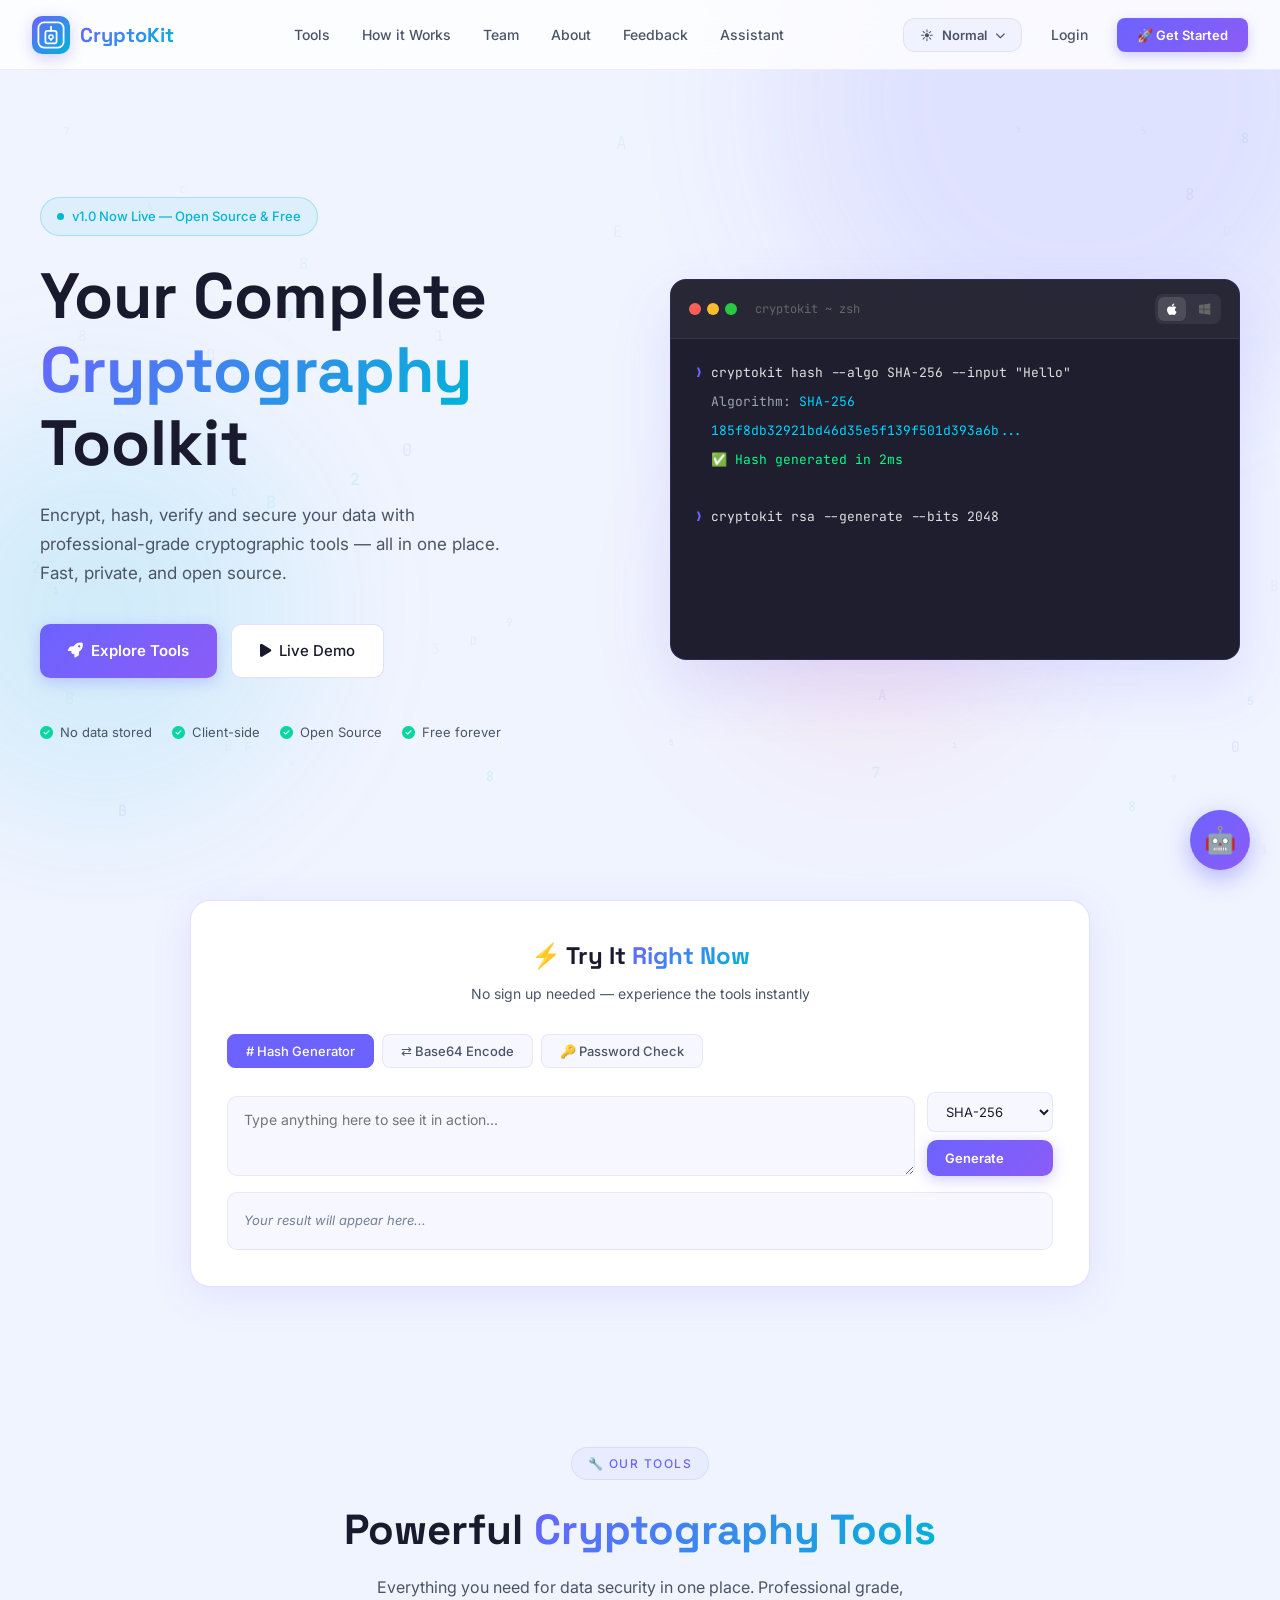
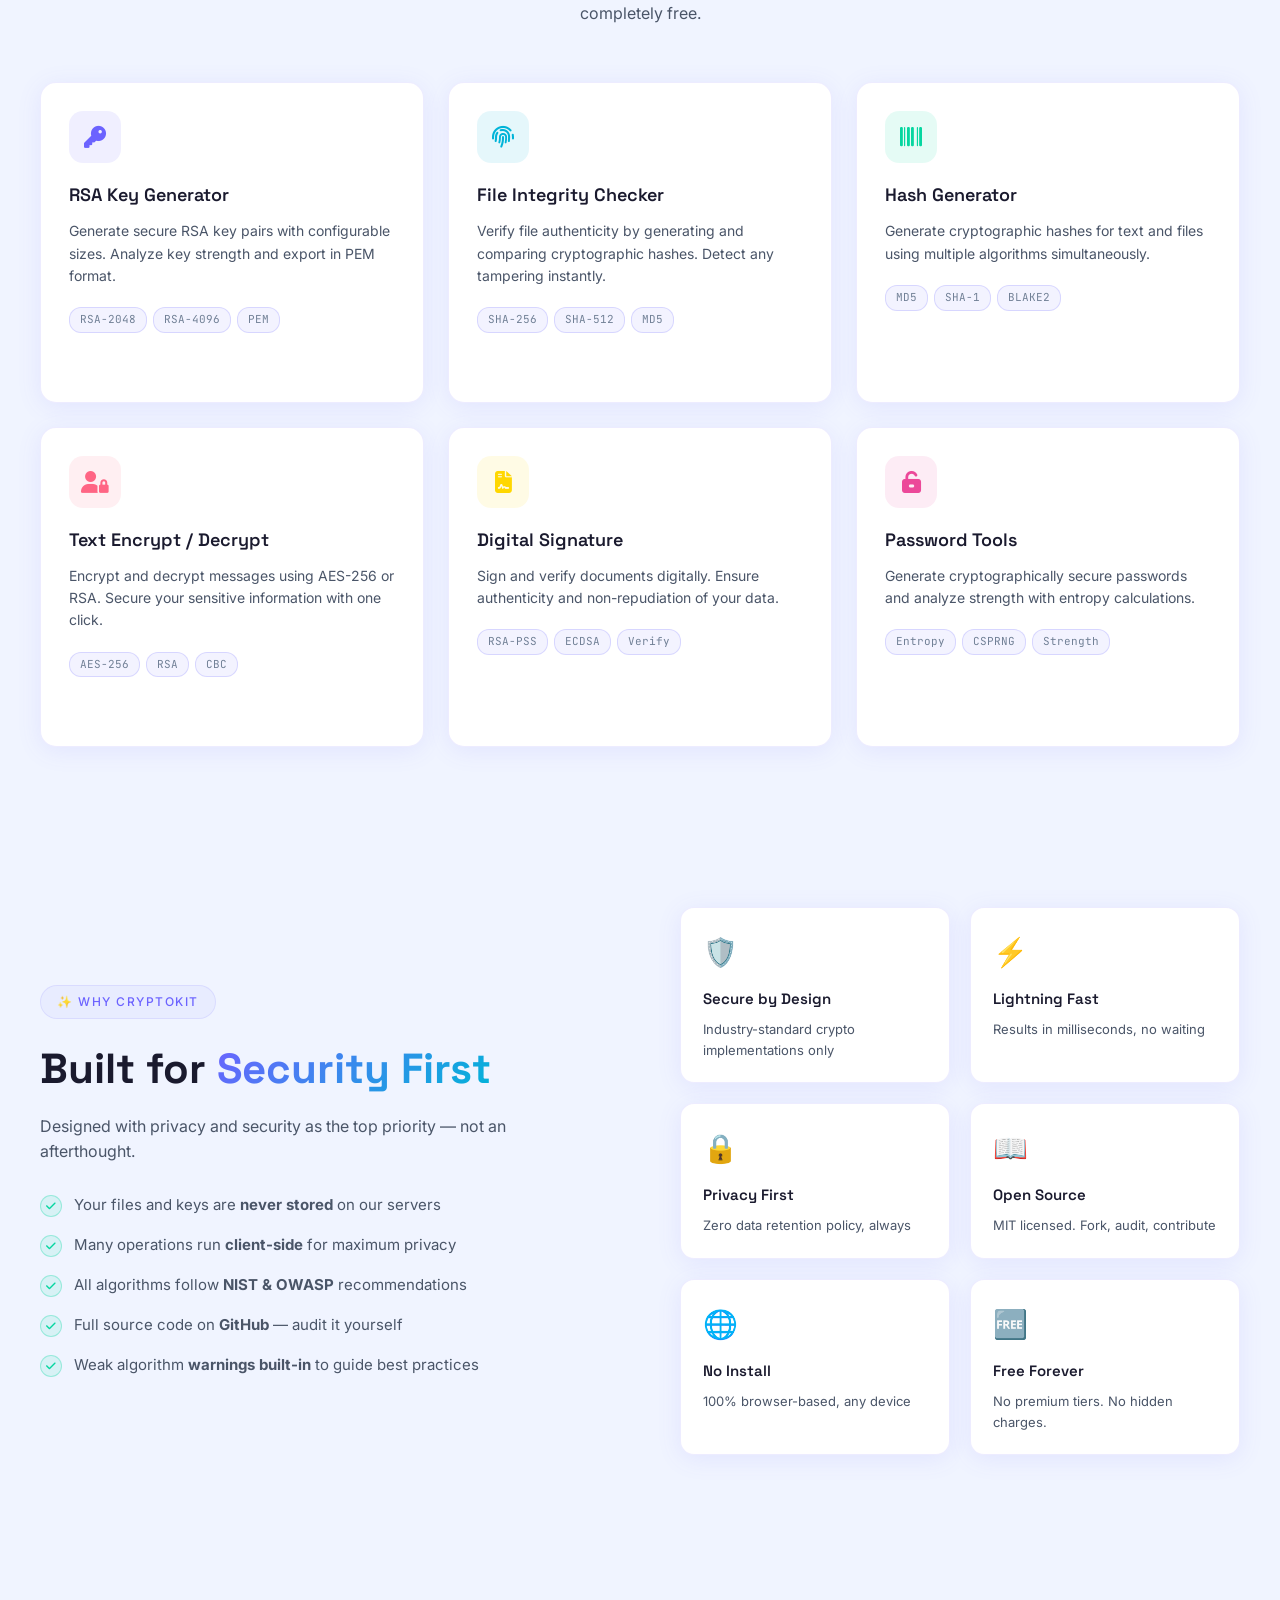
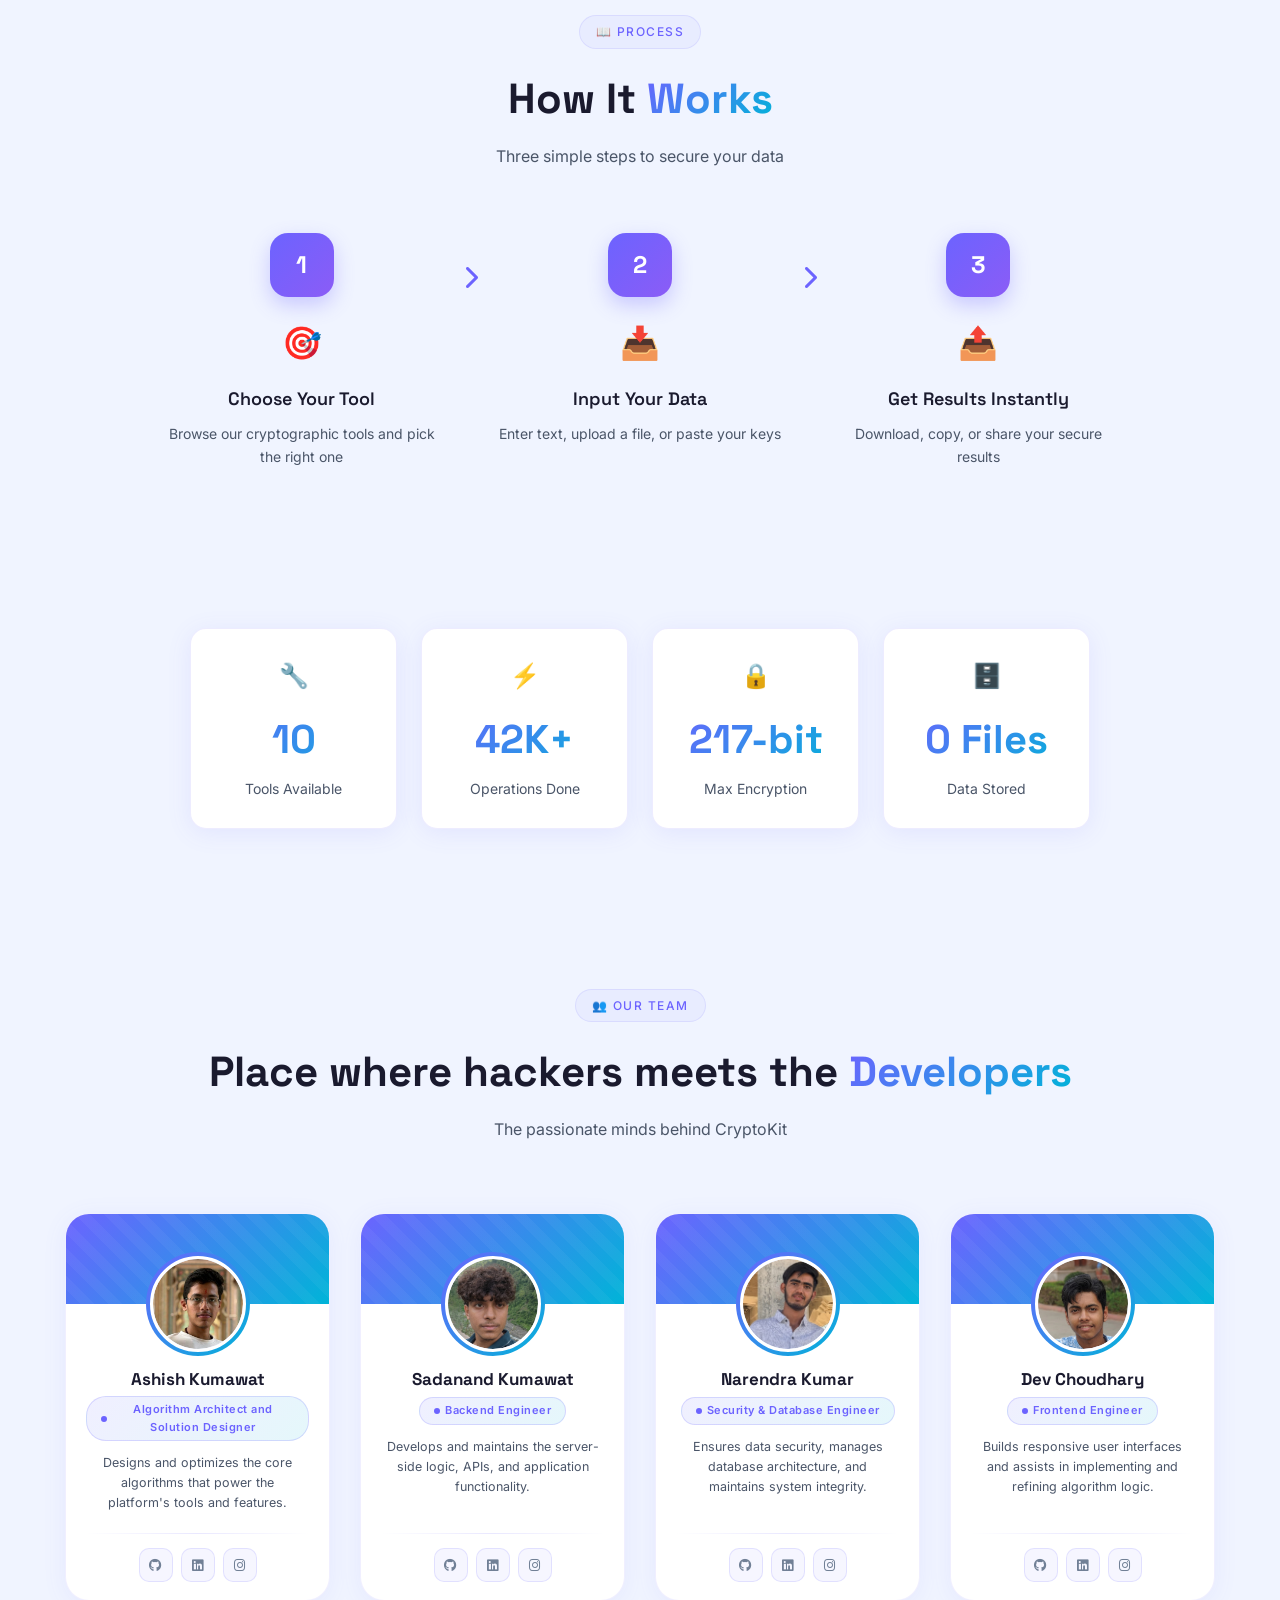
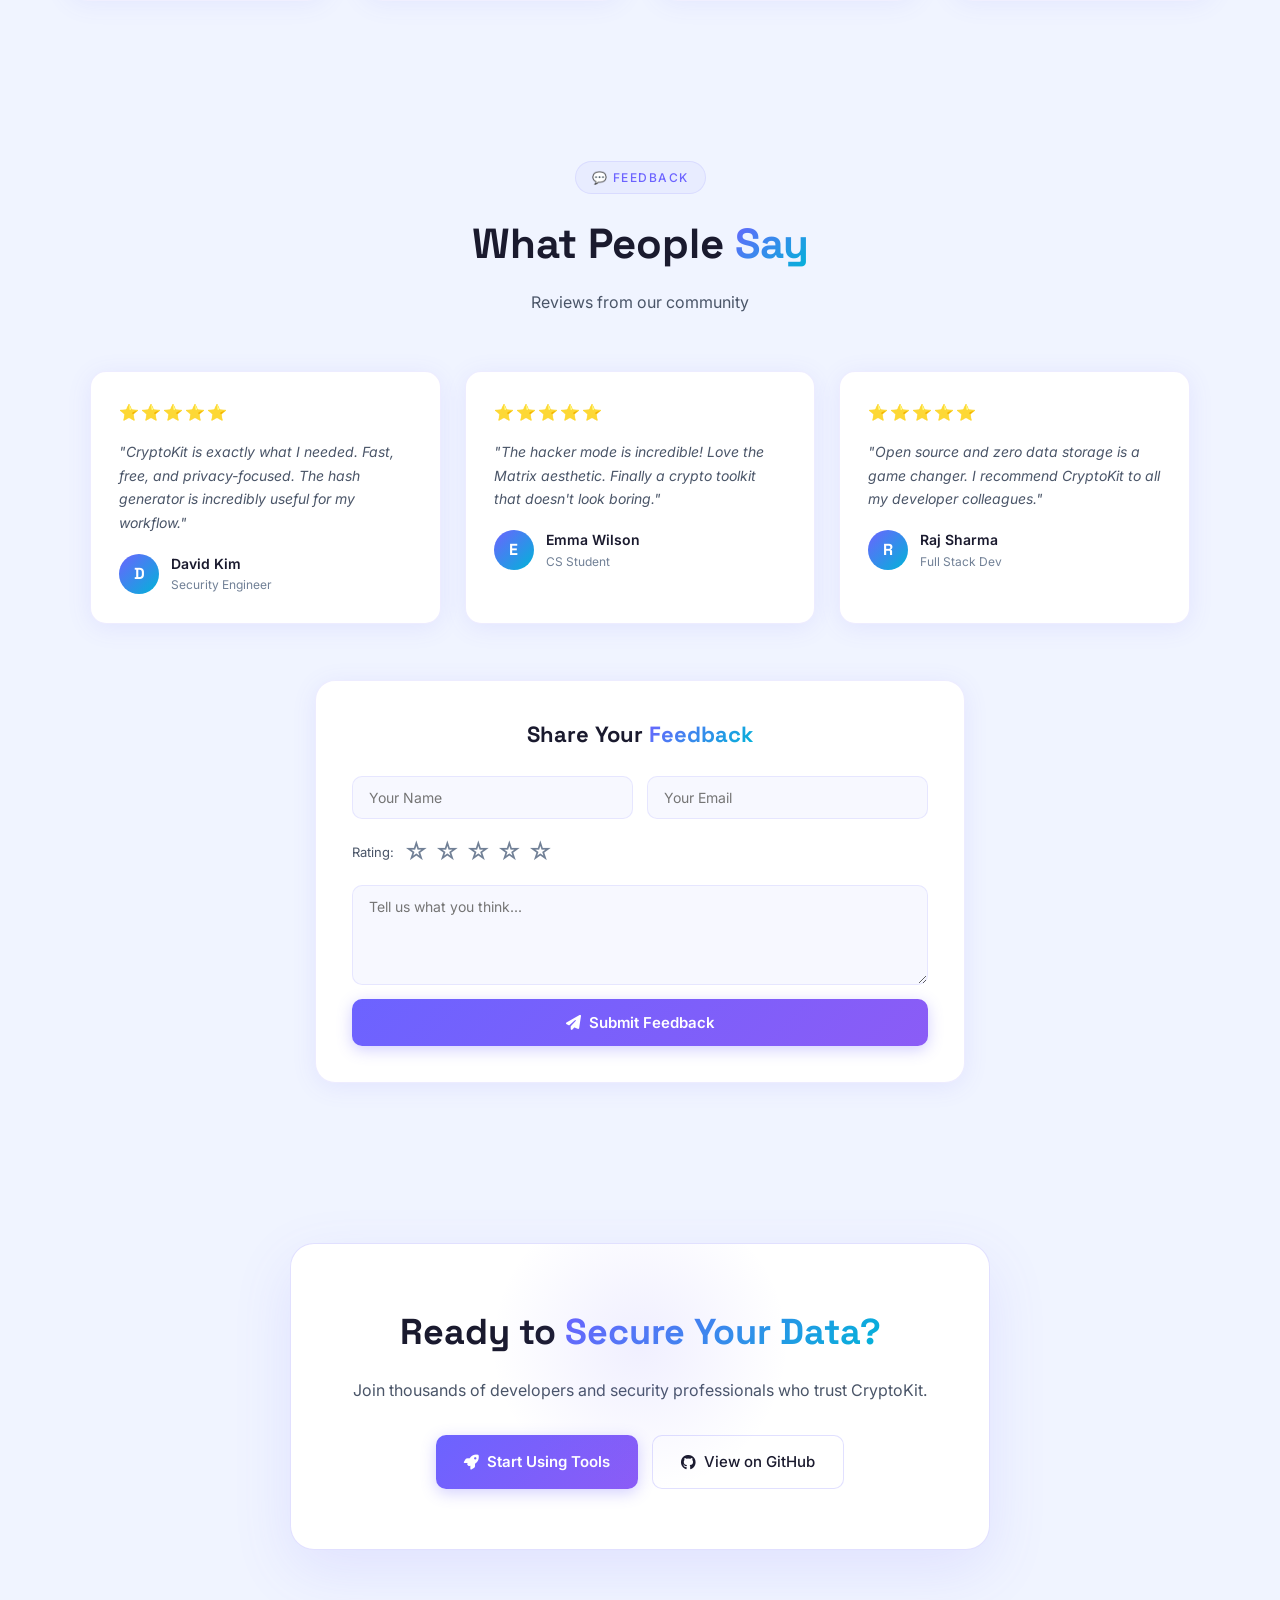
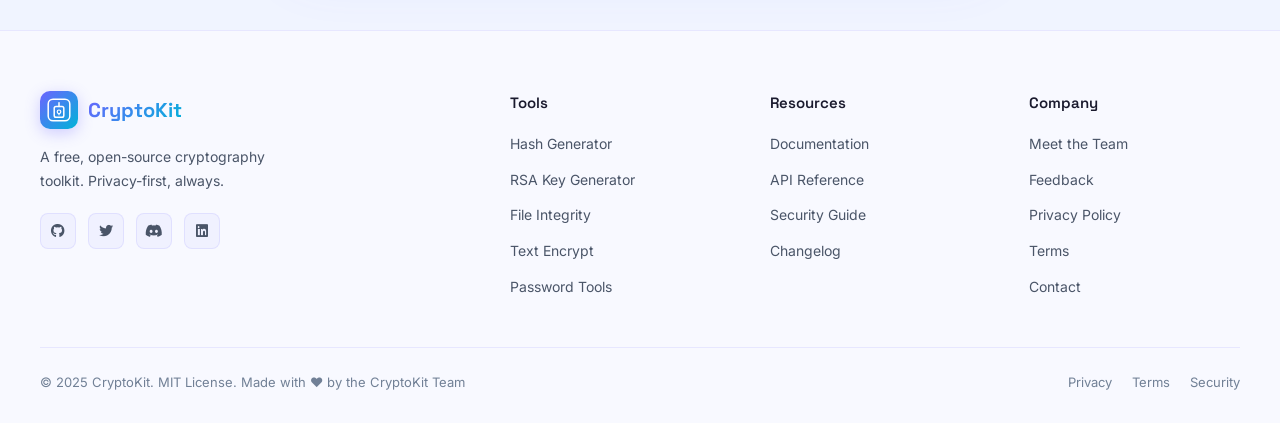
==== commit f8433aca: "Updated the Team section" ====
--- a/index.html
+++ b/index.html
@@ -357,102 +357,216 @@
     </section>
 
 
-    <!-- ═══════════════════════════════════
-         CHANGE 5: MEET OUR TEAM
-    ═══════════════════════════════════ -->
-    <section class="team-section" id="team">
-        <div class="team-header fade-up">
-            <div class="section-badge">👥 Our Team</div>
-            <h2 class="section-title">Meet The <span class="gradient-text">Builders</span></h2>
-            <p class="section-subtitle" style="margin:0 auto;">The passionate minds behind CryptoKit</p>
-        </div>
-
-        <div class="team-grid">
-            <!-- Member 1 -->
-            <div class="team-card fade-up">
-                <div class="team-card-bg"></div>
-                <div class="team-avatar-ring">
-                    <div class="team-avatar">
-                        <span class="team-avatar-letter">A</span>
-                    </div>
-                </div>
-                <div class="team-info">
-                    <h3 class="team-name">Alex Johnson</h3>
-                    <span class="team-role">Frontend Lead</span>
-                    <p class="team-bio">UI/UX specialist crafting beautiful and intuitive interfaces.</p>
-                </div>
-                <div class="team-social">
-                    <a href="#" class="team-social-btn"><i class="fab fa-github"></i></a>
-                    <a href="#" class="team-social-btn"><i class="fab fa-linkedin"></i></a>
-                    <a href="#" class="team-social-btn"><i class="fab fa-twitter"></i></a>
-                </div>
-                <div class="team-glow"></div>
-            </div>
-
-            <!-- Member 2 -->
-            <div class="team-card fade-up">
-                <div class="team-card-bg"></div>
-                <div class="team-avatar-ring">
-                    <div class="team-avatar">
-                        <span class="team-avatar-letter">S</span>
-                    </div>
-                </div>
-                <div class="team-info">
-                    <h3 class="team-name">Sarah Chen</h3>
-                    <span class="team-role">Backend Engineer</span>
-                    <p class="team-bio">Building robust APIs and crypto engines that power everything.</p>
-                </div>
-                <div class="team-social">
-                    <a href="#" class="team-social-btn"><i class="fab fa-github"></i></a>
-                    <a href="#" class="team-social-btn"><i class="fab fa-linkedin"></i></a>
-                    <a href="#" class="team-social-btn"><i class="fab fa-twitter"></i></a>
-                </div>
-                <div class="team-glow"></div>
-            </div>
-
-            <!-- Member 3 -->
-            <div class="team-card fade-up">
-                <div class="team-card-bg"></div>
-                <div class="team-avatar-ring">
-                    <div class="team-avatar">
-                        <span class="team-avatar-letter">M</span>
-                    </div>
-                </div>
-                <div class="team-info">
-                    <h3 class="team-name">Mike Rivera</h3>
-                    <span class="team-role">Database Architect</span>
-                    <p class="team-bio">Designing secure data models and optimizing performance.</p>
-                </div>
-                <div class="team-social">
-                    <a href="#" class="team-social-btn"><i class="fab fa-github"></i></a>
-                    <a href="#" class="team-social-btn"><i class="fab fa-linkedin"></i></a>
-                    <a href="#" class="team-social-btn"><i class="fab fa-twitter"></i></a>
-                </div>
-                <div class="team-glow"></div>
-            </div>
-
-            <!-- Member 4 -->
-            <div class="team-card fade-up">
-                <div class="team-card-bg"></div>
-                <div class="team-avatar-ring">
-                    <div class="team-avatar">
-                        <span class="team-avatar-letter">P</span>
-                    </div>
-                </div>
-                <div class="team-info">
-                    <h3 class="team-name">Priya Patel</h3>
-                    <span class="team-role">Security Specialist</span>
-                    <p class="team-bio">Ensuring every algorithm and process meets security standards.</p>
-                </div>
-                <div class="team-social">
-                    <a href="#" class="team-social-btn"><i class="fab fa-github"></i></a>
-                    <a href="#" class="team-social-btn"><i class="fab fa-linkedin"></i></a>
-                    <a href="#" class="team-social-btn"><i class="fab fa-twitter"></i></a>
-                </div>
-                <div class="team-glow"></div>
-            </div>
-        </div>
-    </section>
+   <!-- ═══════════════════════════════════
+     MEET OUR TEAM
+═══════════════════════════════════ -->
+<section class="team-section" id="team">
+    <div class="team-header fade-up">
+        <div class="section-badge">👥 Our Team</div>
+        <h2 class="section-title"> Place where hackers meets the <span class="gradient-text">Developers</span></h2>
+        <p class="section-subtitle" style="margin:0 auto;">
+            The passionate minds behind CryptoKit
+        </p>
+    </div>
+
+    <div class="team-grid">
+
+        <!-- ───--------------------------------------------------------- Member 1 -------------------------------------------------─── -->
+        <div class="team-card fade-up">
+            <!-- Colored top banner -->
+            <div class="team-card-banner"></div>
+
+            <!-- Profile Photo -->
+            <div class="team-photo-wrap">
+                <div class="team-photo-ring">
+                    <div class="team-photo-inner">
+                        
+                        <img
+                            src="images/Ashish.png"
+                            alt="Ashish Kumawat"
+                            class="team-photo"
+                            onerror="this.style.display='none';this.nextElementSibling.style.display='flex';"
+                        />
+                        <span class="team-photo-letter" style="display:none;">AK</span>
+                    </div>
+                </div>
+            </div>
+
+            <!-- Info -->
+            <div class="team-info">
+                <h3 class="team-name">Ashish Kumawat</h3>
+                <span class="team-role-badge">
+                    <span class="team-role-dot"></span>
+                    Algorithm Architect and Solution Designer
+                </span>
+                <p class="team-bio">
+                    Designs and optimizes the core algorithms that power the platform's tools and features.
+                </p>
+            </div>
+
+            <!-- Divider -->
+            <div class="team-divider"></div>
+
+            <!-- Social Links -->
+            <div class="team-social">
+                <a href="https://github.com/AshishKumawat04" class="team-social-btn" title="GitHub">
+                    <i class="fab fa-github"></i>
+                </a>
+                <a href="https://www.linkedin.com/in/ashish-kumawat-96a95b322" class="team-social-btn" title="LinkedIn">
+                    <i class="fab fa-linkedin"></i>
+                </a>
+                <a href="https://instagram.com/" class="team-social-btn" title="Instagram">
+                    <i class="fab fa-instagram"></i>
+                </a>
+            </div>
+
+            <div class="team-glow"></div>
+        </div>
+
+<!---------------------------------------------------------- ─── Member 2 ───-------------------------------------------------------- -->
+        <div class="team-card fade-up">
+            <div class="team-card-banner"></div>
+
+            <div class="team-photo-wrap">
+                <div class="team-photo-ring">
+                    <div class="team-photo-inner">
+                        <img
+                            src="images/Sadanand.jpeg"
+                            alt="Sadanand Kumawat"
+                            class="team-photo"
+                            onerror="this.style.display='none';this.nextElementSibling.style.display='flex';"
+                        />
+                        <span class="team-photo-letter" style="display:none;">S</span>
+                    </div>
+                </div>
+            </div>
+
+            <div class="team-info">
+                <h3 class="team-name">Sadanand Kumawat</h3>
+                <span class="team-role-badge">
+                    <span class="team-role-dot"></span>
+                    Backend Engineer
+                </span>
+                <p class="team-bio">
+                    Develops and maintains the server-side logic, APIs, and application functionality.
+                </p>
+            </div>
+
+            <div class="team-divider"></div>
+
+            <div class="team-social">
+                <a href="https://github.com/Sadanand1754" class="team-social-btn" title="GitHub">
+                    <i class="fab fa-github"></i>
+                </a>
+                <a href="https://linkedin.com/in/" class="team-social-btn" title="LinkedIn">
+                    <i class="fab fa-linkedin"></i>
+                </a>
+                <a href="https://instagram.com/" class="team-social-btn" title="Instagram">
+                    <i class="fab fa-instagram"></i>
+                </a>
+            </div>
+
+            <div class="team-glow"></div>
+        </div>
+
+
+<!---------------------------------------------------------------- ─── Member 3 ─── ----------------------------------------------------->
+        <div class="team-card fade-up">
+            <div class="team-card-banner"></div>
+
+            <div class="team-photo-wrap">
+                <div class="team-photo-ring">
+                    <div class="team-photo-inner">
+                       
+                        <img
+                            src="images/Narendra.jpeg"
+                            alt="Narendra Kumar"
+                            class="team-photo"
+                            onerror="this.style.display='none';this.nextElementSibling.style.display='flex';"
+                        />
+                        <span class="team-photo-letter" style="display:none;">N</span>
+                    </div>
+                </div>
+            </div>
+
+            <div class="team-info">
+                <h3 class="team-name">Narendra Kumar</h3>
+                <span class="team-role-badge">
+                    <span class="team-role-dot"></span>
+                    Security &amp; Database Engineer
+                </span>
+                <p class="team-bio">
+                    Ensures data security, manages database architecture,
+                    and maintains system integrity.
+                </p>
+            </div>
+
+            <div class="team-divider"></div>
+
+            <div class="team-social">
+                <a href="https://github.com/" class="team-social-btn" title="GitHub">
+                    <i class="fab fa-github"></i>
+                </a>
+                <a href="https://www.linkedin.com/in/narendra-kumar-0924/" class="team-social-btn" title="LinkedIn">
+                    <i class="fab fa-linkedin"></i>
+                </a>
+                <a href="https://instagram.com/" class="team-social-btn" title="Instagram">
+                    <i class="fab fa-instagram"></i>
+                </a>
+            </div>
+
+            <div class="team-glow"></div>
+        </div>
+
+
+<!--------------------------------------------------------- ─── Member 4 ─── ------------------------------------------------------------>
+        <div class="team-card fade-up">
+            <div class="team-card-banner"></div>
+
+            <div class="team-photo-wrap">
+                <div class="team-photo-ring">
+                    <div class="team-photo-inner">
+                        <img
+                            src="images/Profile Photo.jpeg"
+                            alt="Dev Choudhary"
+                            class="team-photo"
+                            onerror="this.style.display='none';this.nextElementSibling.style.display='flex';"
+                        />
+                        <span class="team-photo-letter" style="display:none;">P</span>
+                    </div>
+                </div>
+            </div>
+
+            <div class="team-info">
+                <h3 class="team-name">Dev Choudhary</h3>
+                <span class="team-role-badge">
+                    <span class="team-role-dot"></span>
+                    Frontend Engineer
+                </span>
+                <p class="team-bio">
+                    Builds responsive user interfaces and assists in implementing and refining algorithm logic.
+                </p>
+            </div>
+
+            <div class="team-divider"></div>
+
+            <div class="team-social">
+                <a href="https://github.com/dev44choudhary-debug" class="team-social-btn" title="GitHub">
+                    <i class="fab fa-github"></i>
+                </a>
+                <a href="https://linkedin.com/in/dev-choudhary-2006june" class="team-social-btn" title="LinkedIn">
+                    <i class="fab fa-linkedin"></i>
+                </a>
+                <a href="https://instagram.com/devgadwal2006" class="team-social-btn" title="Instagram">
+                    <i class="fab fa-instagram"></i>
+                </a>
+            </div>
+
+            <div class="team-glow"></div>
+        </div>
+
+    </div>
+</section>
 
 
     <!-- ═══════════════════════════════════
--- a/style.css
+++ b/style.css
@@ -1941,8 +1941,9 @@
 
 
 /* ═══════════════════════════════════════════
-   CHANGE 5: MEET OUR TEAM SECTION
-═══════════════════════════════════════════ */
+   TEAM SECTION - COMPLETE REDESIGN
+═══════════════════════════════════════════ */
+
 .team-section {
     position: relative;
     z-index: 2;
@@ -1952,141 +1953,196 @@
 
 .team-header {
     text-align: center;
-    margin-bottom: 64px;
+    margin-bottom: 70px;
 }
 
 .team-grid {
-    max-width: 1100px;
+    max-width: 1150px;
     margin: 0 auto;
     display: grid;
     grid-template-columns: repeat(4, 1fr);
-    gap: 28px;
-}
-
-/* Team Card */
+    gap: 30px;
+}
+
+/* ── Main Card ── */
 .team-card {
     position: relative;
-    border-radius: 20px;
-    padding: 32px 20px 24px;
-    text-align: center;
+    border-radius: 24px;
+    overflow: hidden;
     transition: all 0.5s cubic-bezier(0.23, 1, 0.32, 1);
+    cursor: default;
+    display: flex;
+    flex-direction: column;
+}
+
+[data-theme="normal"] .team-card {
+    background: #ffffff;
+    border: 1px solid rgba(108, 99, 255, 0.1);
+    box-shadow: 0 4px 24px rgba(108, 99, 255, 0.08);
+}
+
+[data-theme="hacker"] .team-card {
+    background: #080808;
+    border: 1px solid rgba(0, 255, 65, 0.12);
+    box-shadow: 0 4px 20px rgba(0, 255, 65, 0.05);
+}
+
+.team-card:hover {
+    transform: translateY(-14px) scale(1.02);
+}
+
+[data-theme="normal"] .team-card:hover {
+    box-shadow: 0 30px 60px rgba(108, 99, 255, 0.18);
+    border-color: rgba(108, 99, 255, 0.35);
+}
+
+[data-theme="hacker"] .team-card:hover {
+    box-shadow: 0 0 50px rgba(0, 255, 65, 0.15);
+    border-color: rgba(0, 255, 65, 0.45);
+    animation: none;
+}
+
+/* ── Top Colored Banner ── */
+.team-card-banner {
+    height: 90px;
+    position: relative;
+    flex-shrink: 0;
+    transition: height 0.4s ease;
+}
+
+[data-theme="normal"] .team-card-banner {
+    background: linear-gradient(135deg, #6C63FF, #00B4D8);
+}
+
+[data-theme="hacker"] .team-card-banner {
+    background: linear-gradient(135deg, rgba(0,255,65,0.15), rgba(0,255,255,0.08));
+    border-bottom: 1px solid rgba(0, 255, 65, 0.2);
+}
+
+/* Banner pattern overlay */
+.team-card-banner::before {
+    content: '';
+    position: absolute;
+    inset: 0;
+    background: repeating-linear-gradient(
+        45deg,
+        transparent,
+        transparent 10px,
+        rgba(255,255,255,0.04) 10px,
+        rgba(255,255,255,0.04) 20px
+    );
+}
+
+/* ── Photo Container ── */
+.team-photo-wrap {
+    position: relative;
+    width: 96px;
+    height: 96px;
+    margin: -48px auto 0;
+    z-index: 2;
+    flex-shrink: 0;
+}
+
+/* Spinning gradient ring */
+.team-photo-ring {
+    position: absolute;
+    inset: -4px;
+    border-radius: 50%;
+    padding: 4px;
+    transition: all 0.4s ease;
+}
+
+[data-theme="normal"] .team-photo-ring {
+    background: linear-gradient(135deg, #6C63FF, #00B4D8, #FF6584, #6C63FF);
+    background-size: 300% 300%;
+    animation: ringRotate 4s linear infinite;
+}
+
+[data-theme="hacker"] .team-photo-ring {
+    background: linear-gradient(135deg, #00FF41, #00FFFF, #00FF41);
+    background-size: 200% 200%;
+    animation: ringRotate 3s linear infinite;
+    box-shadow: 0 0 15px rgba(0, 255, 65, 0.3);
+}
+
+@keyframes ringRotate {
+    0%   { background-position: 0% 50%; }
+    50%  { background-position: 100% 50%; }
+    100% { background-position: 0% 50%; }
+}
+
+.team-card:hover .team-photo-ring {
+    animation-duration: 1.5s;
+    transform: scale(1.08);
+}
+
+/* Inner white circle behind photo */
+.team-photo-inner {
+    width: 96px;
+    height: 96px;
+    border-radius: 50%;
     overflow: hidden;
-    cursor: default;
-}
-
-[data-theme="normal"] .team-card {
-    background: #fff;
-    border: 1px solid var(--glass-border);
-    box-shadow: var(--shadow);
-}
-
-[data-theme="hacker"] .team-card {
-    background: #050505;
-    border: 1px solid rgba(0, 255, 65, 0.12);
-}
-
-.team-card:hover {
-    transform: translateY(-12px) scale(1.02);
-}
-
-[data-theme="normal"] .team-card:hover {
-    box-shadow: 0 25px 50px rgba(108, 99, 255, 0.2);
-    border-color: rgba(108, 99, 255, 0.4);
-}
-
-[data-theme="hacker"] .team-card:hover {
-    box-shadow: 0 0 40px rgba(0, 255, 65, 0.15);
-    border-color: rgba(0, 255, 65, 0.5);
-}
-
-/* Card Background Animation */
-.team-card-bg {
-    position: absolute;
-    top: 0;
-    left: 0;
-    right: 0;
-    height: 80px;
-    transition: height 0.5s ease;
-}
-
-[data-theme="normal"] .team-card-bg {
-    background: linear-gradient(135deg, #6C63FF, #00B4D8);
-    opacity: 0.08;
-}
-
-[data-theme="hacker"] .team-card-bg {
-    background: linear-gradient(135deg, #00FF41, #00FFFF);
-    opacity: 0.04;
-}
-
-.team-card:hover .team-card-bg {
-    height: 100%;
-}
-
-/* Avatar Ring */
-.team-avatar-ring {
     position: relative;
-    width: 80px;
-    height: 80px;
-    margin: 0 auto 18px;
-    border-radius: 50%;
-    padding: 3px;
-    z-index: 1;
-    transition: transform 0.5s cubic-bezier(0.23, 1, 0.32, 1);
-}
-
-[data-theme="normal"] .team-avatar-ring {
-    background: linear-gradient(135deg, #6C63FF, #00B4D8);
-}
-
-[data-theme="hacker"] .team-avatar-ring {
-    background: linear-gradient(135deg, #00FF41, #00FFFF);
-    box-shadow: 0 0 15px rgba(0, 255, 65, 0.2);
-}
-
-.team-card:hover .team-avatar-ring {
-    transform: scale(1.1) rotate(5deg);
-}
-
-.team-avatar {
+    display: flex;
+    align-items: center;
+    justify-content: center;
+}
+
+[data-theme="normal"] .team-photo-inner {
+    background: #F0F4FF;
+    border: 3px solid #fff;
+}
+
+[data-theme="hacker"] .team-photo-inner {
+    background: #0A0A0A;
+    border: 3px solid #000;
+}
+
+/* Actual Photo */
+.team-photo {
     width: 100%;
     height: 100%;
+    object-fit: cover;
+    object-position: center top;
     border-radius: 50%;
+    display: block;
+    transition: transform 0.4s ease;
+}
+
+.team-card:hover .team-photo {
+    transform: scale(1.08);
+}
+
+/* Letter fallback */
+.team-photo-letter {
+    font-family: 'Space Grotesk', sans-serif;
+    font-size: 34px;
+    font-weight: 700;
+    line-height: 1;
     display: flex;
     align-items: center;
     justify-content: center;
-}
-
-[data-theme="normal"] .team-avatar {
-    background: #F0F4FF;
-}
-
-[data-theme="hacker"] .team-avatar {
-    background: #0A0A0A;
-}
-
-.team-avatar-letter {
-    font-family: 'Space Grotesk', sans-serif;
-    font-size: 28px;
-    font-weight: 700;
-}
-
-[data-theme="normal"] .team-avatar-letter {
+    width: 100%;
+    height: 100%;
+}
+
+[data-theme="normal"] .team-photo-letter {
     background: linear-gradient(135deg, #6C63FF, #00B4D8);
     -webkit-background-clip: text;
     -webkit-text-fill-color: transparent;
 }
 
-[data-theme="hacker"] .team-avatar-letter {
-    color: var(--primary);
-    text-shadow: 0 0 12px var(--primary);
-    -webkit-text-fill-color: var(--primary);
-}
-
-/* Team Info */
+[data-theme="hacker"] .team-photo-letter {
+    color: #00FF41;
+    text-shadow: 0 0 15px rgba(0, 255, 65, 0.6);
+    -webkit-text-fill-color: #00FF41;
+}
+
+/* ── Info Section ── */
 .team-info {
-    position: relative;
-    z-index: 1;
+    padding: 16px 20px 6px;
+    text-align: center;
+    flex: 1;
 }
 
 .team-name {
@@ -2094,117 +2150,169 @@
     font-size: 17px;
     font-weight: 700;
     color: var(--text-primary);
-    margin-bottom: 4px;
-}
-
-.team-role {
-    display: inline-block;
+    margin-bottom: 6px;
+    line-height: 1.3;
+}
+
+/* ── Role Badge ── */
+.team-role-badge {
+    display: inline-flex;
+    align-items: center;
+    gap: 5px;
+    padding: 4px 14px;
+    border-radius: 20px;
     font-size: 11px;
     font-weight: 600;
-    letter-spacing: 1px;
-    text-transform: uppercase;
-    padding: 3px 12px;
-    border-radius: 12px;
-    margin-bottom: 10px;
-}
-
-[data-theme="normal"] .team-role {
-    background: rgba(108, 99, 255, 0.1);
+    letter-spacing: 0.5px;
+    margin-bottom: 12px;
+}
+
+[data-theme="normal"] .team-role-badge {
+    background: linear-gradient(135deg, rgba(108,99,255,0.1), rgba(0,180,216,0.1));
     color: var(--primary);
-}
-
-[data-theme="hacker"] .team-role {
-    background: rgba(0, 255, 65, 0.08);
+    border: 1px solid rgba(108, 99, 255, 0.2);
+}
+
+[data-theme="hacker"] .team-role-badge {
+    background: rgba(0, 255, 65, 0.06);
     color: var(--primary);
     border: 1px solid rgba(0, 255, 65, 0.2);
-}
-
+    font-family: 'Share Tech Mono', monospace;
+}
+
+.team-role-dot {
+    width: 6px;
+    height: 6px;
+    border-radius: 50%;
+    animation: pulse 2s infinite;
+    flex-shrink: 0;
+}
+
+[data-theme="normal"] .team-role-dot {
+    background: var(--primary);
+}
+
+[data-theme="hacker"] .team-role-dot {
+    background: #00FF41;
+    box-shadow: 0 0 6px #00FF41;
+}
+
+/* ── Bio ── */
 .team-bio {
-    font-size: 13px;
+    font-size: 12.5px;
     color: var(--text-secondary);
-    line-height: 1.5;
-    margin-bottom: 14px;
-}
-
-/* Team Social Links */
+    line-height: 1.6;
+    margin-bottom: 0;
+    padding: 0 4px;
+}
+
+/* ── Divider ── */
+.team-divider {
+    height: 1px;
+    margin: 14px 20px;
+    flex-shrink: 0;
+}
+
+[data-theme="normal"] .team-divider {
+    background: linear-gradient(90deg, transparent, rgba(108,99,255,0.15), transparent);
+}
+
+[data-theme="hacker"] .team-divider {
+    background: linear-gradient(90deg, transparent, rgba(0,255,65,0.15), transparent);
+}
+
+/* ── Social Links ── */
 .team-social {
     display: flex;
     justify-content: center;
     gap: 8px;
-    position: relative;
-    z-index: 1;
-    opacity: 0;
-    transform: translateY(8px);
-    transition: all 0.4s ease;
-}
-
-.team-card:hover .team-social {
-    opacity: 1;
-    transform: translateY(0);
+    padding: 0 20px 18px;
+    flex-shrink: 0;
 }
 
 .team-social-btn {
-    width: 32px;
-    height: 32px;
-    border-radius: 8px;
+    width: 34px;
+    height: 34px;
+    border-radius: 10px;
     display: flex;
     align-items: center;
     justify-content: center;
     font-size: 13px;
-    transition: all 0.3s;
+    transition: all 0.3s ease;
+    text-decoration: none;
+    position: relative;
+    overflow: hidden;
 }
 
 [data-theme="normal"] .team-social-btn {
-    background: var(--glass);
-    border: 1px solid var(--glass-border);
-    color: var(--text-secondary);
+    background: rgba(108, 99, 255, 0.06);
+    border: 1px solid rgba(108, 99, 255, 0.15);
+    color: var(--text-muted);
 }
 
 [data-theme="normal"] .team-social-btn:hover {
     background: var(--primary);
+    border-color: var(--primary);
     color: #fff;
     transform: translateY(-3px);
+    box-shadow: 0 6px 15px rgba(108, 99, 255, 0.35);
 }
 
 [data-theme="hacker"] .team-social-btn {
-    background: rgba(0, 255, 65, 0.05);
-    border: 1px solid rgba(0, 255, 65, 0.2);
-    color: var(--text-secondary);
+    background: rgba(0, 255, 65, 0.04);
+    border: 1px solid rgba(0, 255, 65, 0.15);
+    color: rgba(0, 255, 65, 0.5);
 }
 
 [data-theme="hacker"] .team-social-btn:hover {
-    background: rgba(0, 255, 65, 0.15);
+    background: rgba(0, 255, 65, 0.12);
+    border-color: var(--primary);
     color: var(--primary);
     transform: translateY(-3px);
-    box-shadow: 0 0 10px var(--primary-glow);
-}
-
-/* Card Glow */
+    box-shadow: 0 0 15px rgba(0, 255, 65, 0.2);
+}
+
+/* ── Bottom Glow ── */
 .team-glow {
     position: absolute;
-    bottom: -30px;
+    bottom: 0;
     left: 50%;
     transform: translateX(-50%);
-    width: 60%;
-    height: 60px;
-    border-radius: 50%;
+    width: 70%;
+    height: 2px;
+    border-radius: 2px;
     opacity: 0;
-    transition: opacity 0.5s;
-    pointer-events: none;
+    transition: opacity 0.4s ease;
 }
 
 [data-theme="normal"] .team-glow {
-    background: radial-gradient(circle, rgba(108, 99, 255, 0.2), transparent 70%);
+    background: linear-gradient(90deg, transparent, #6C63FF, #00B4D8, transparent);
+    box-shadow: 0 0 12px rgba(108, 99, 255, 0.6);
 }
 
 [data-theme="hacker"] .team-glow {
-    background: radial-gradient(circle, rgba(0, 255, 65, 0.15), transparent 70%);
+    background: linear-gradient(90deg, transparent, #00FF41, #00FFFF, transparent);
+    box-shadow: 0 0 12px rgba(0, 255, 65, 0.5);
 }
 
 .team-card:hover .team-glow {
     opacity: 1;
 }
 
+/* ── Responsive ── */
+@media (max-width: 1024px) {
+    .team-grid {
+        grid-template-columns: repeat(2, 1fr);
+        max-width: 700px;
+    }
+}
+
+@media (max-width: 540px) {
+    .team-grid {
+        grid-template-columns: 1fr;
+        max-width: 320px;
+    }
+}
 
 /* ═══════════════════════════════════════════
    CHANGE 5: FEEDBACK & REVIEW SECTION
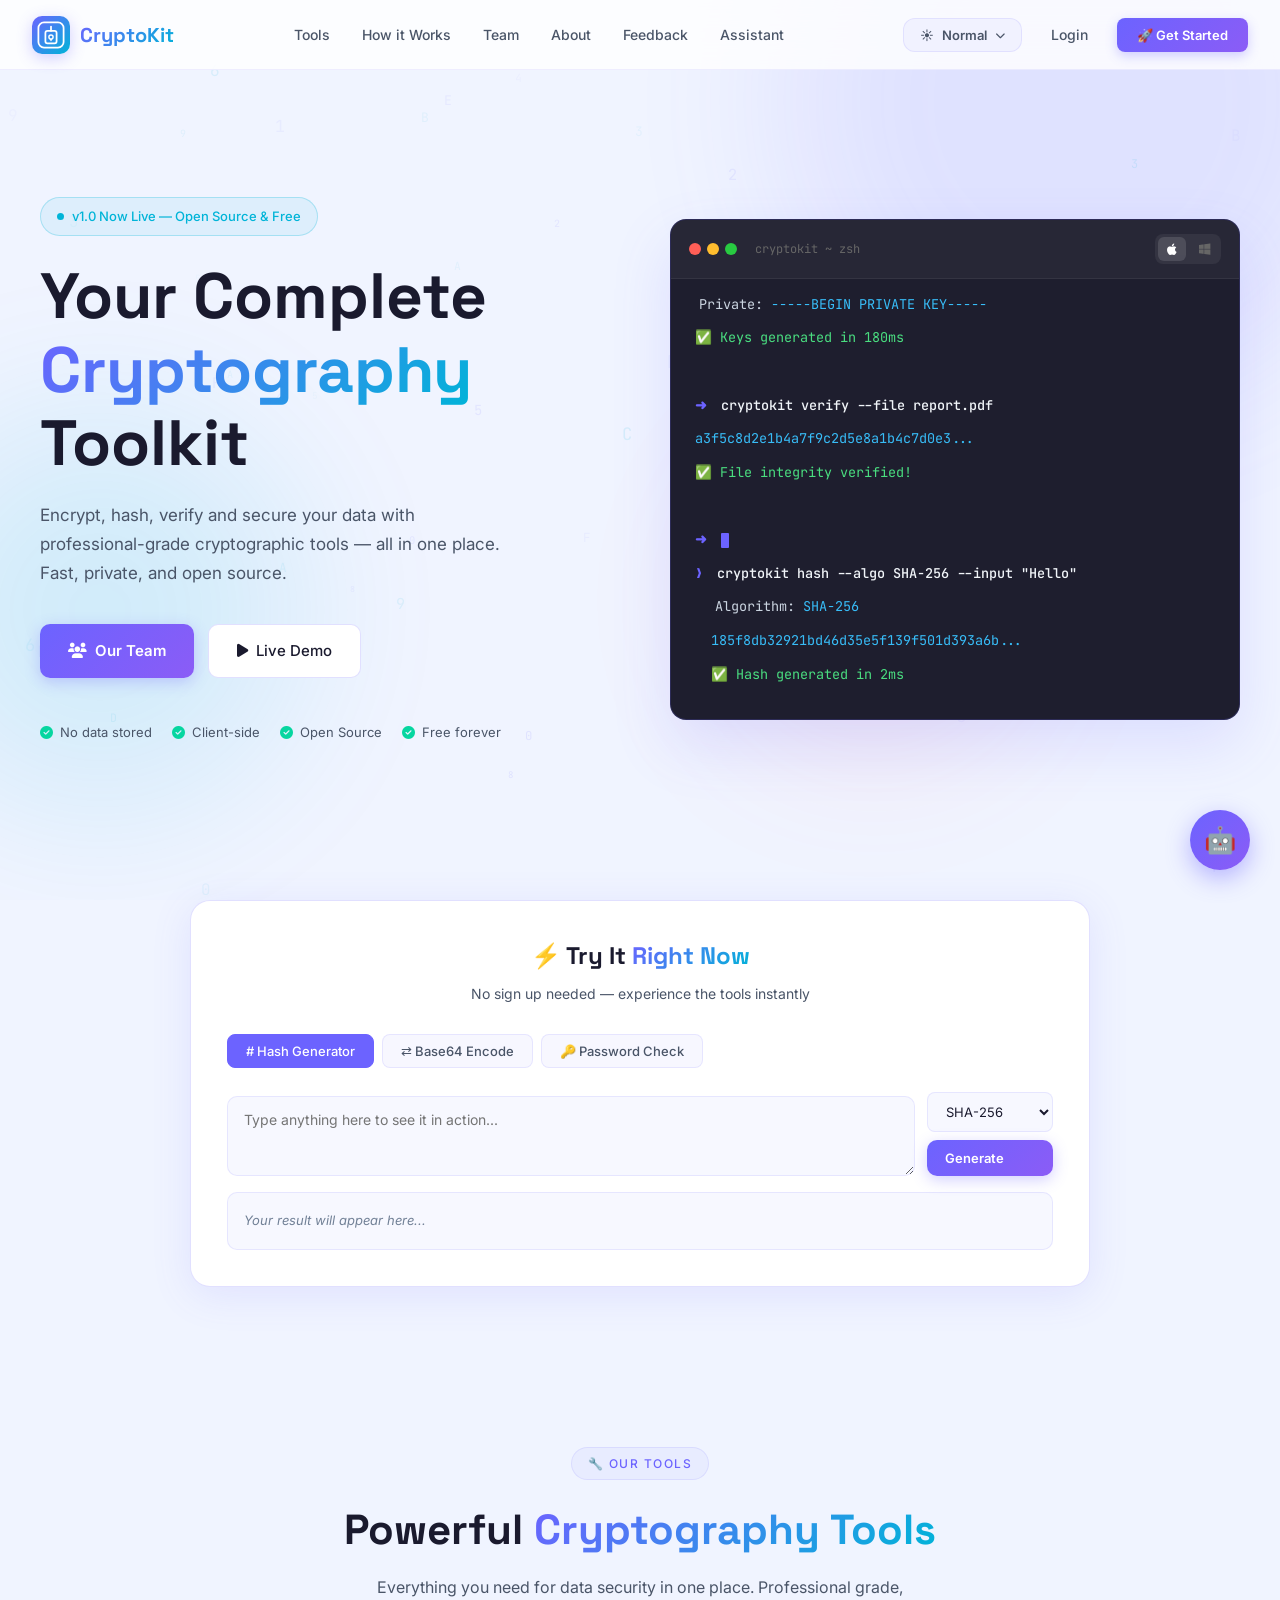
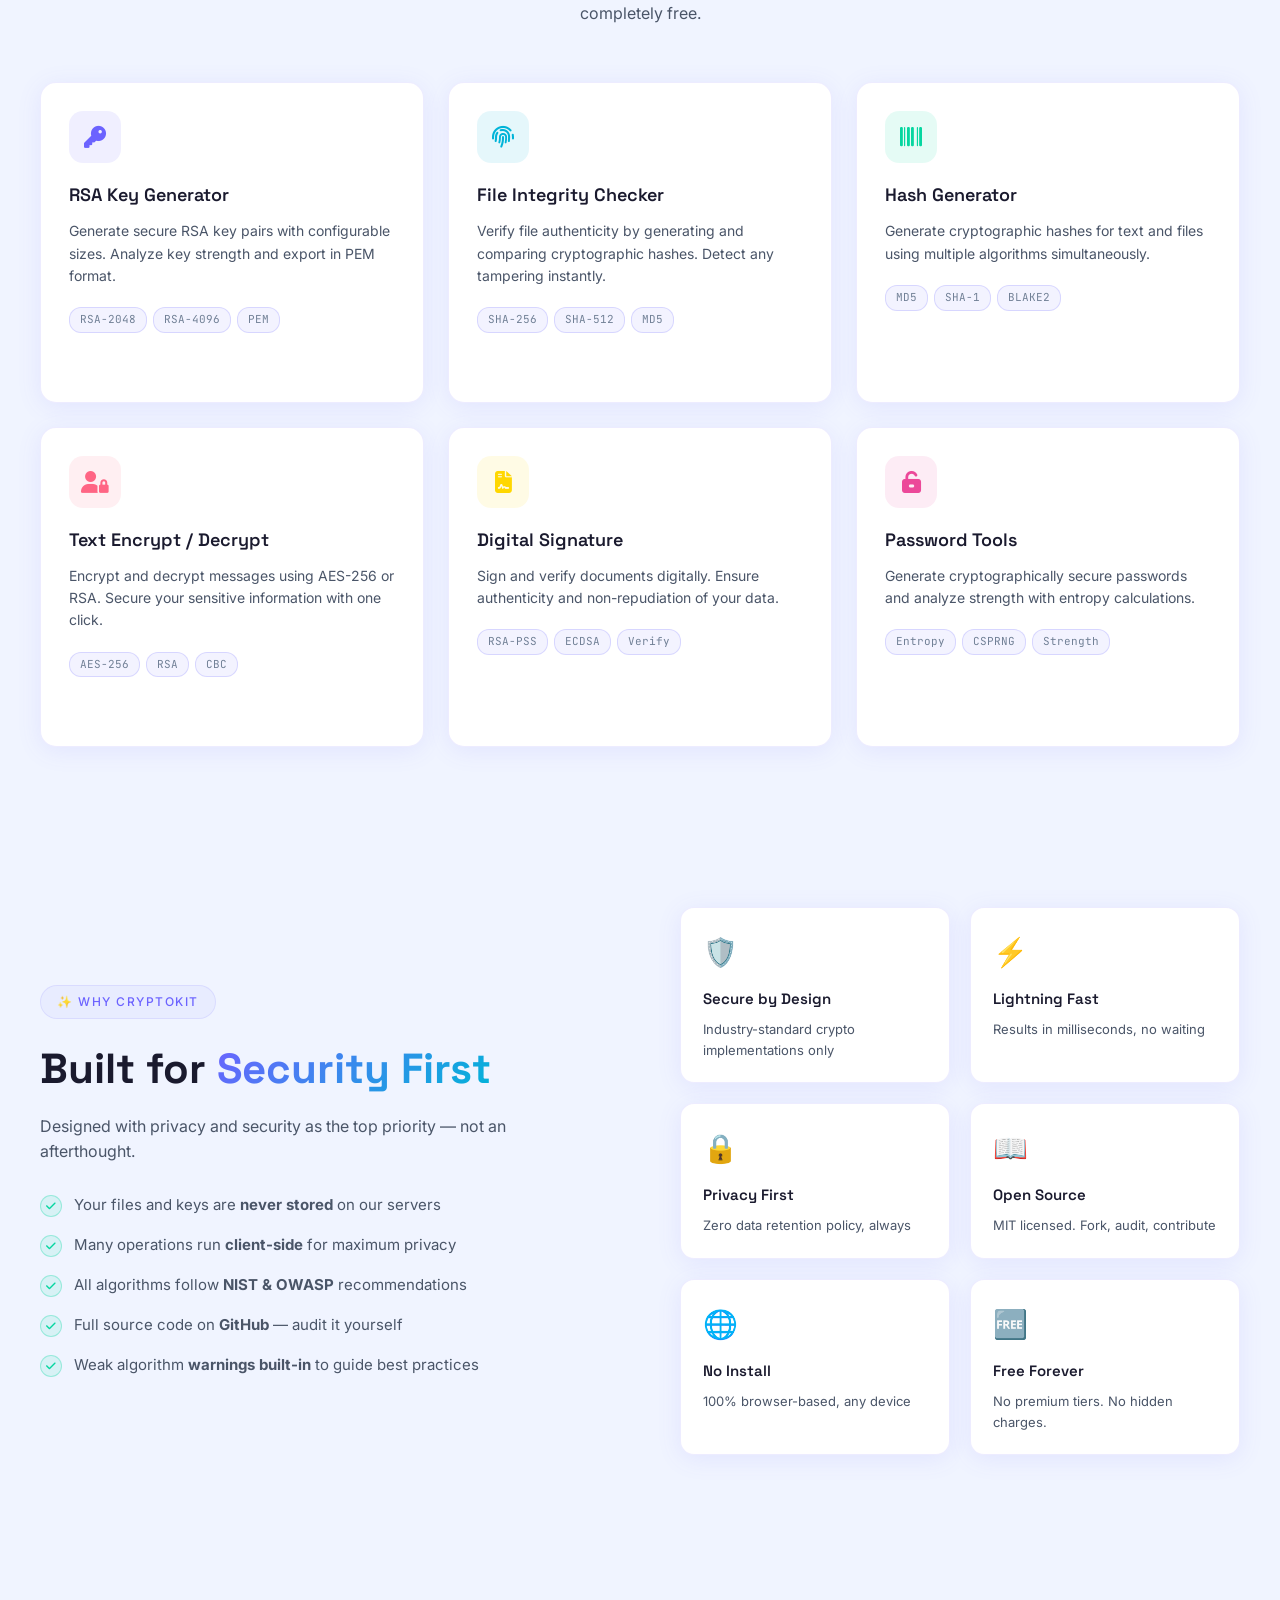
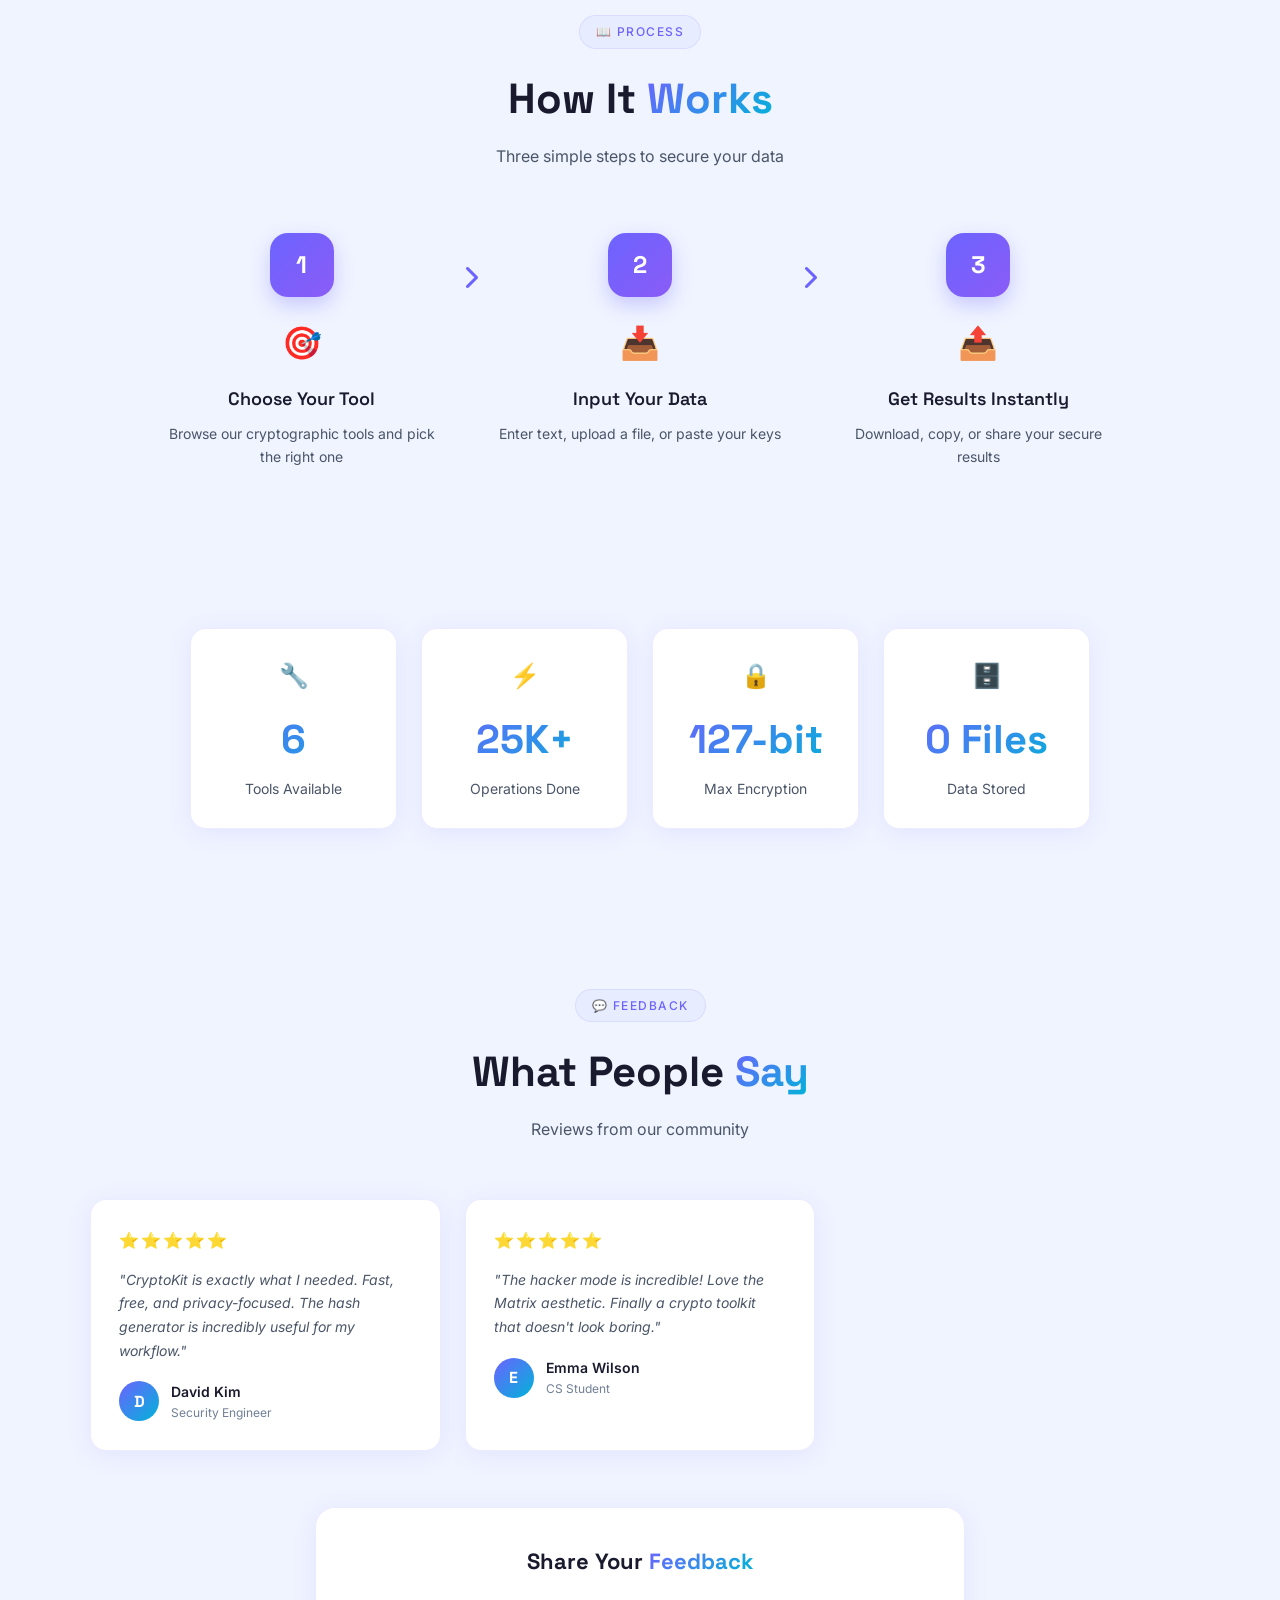
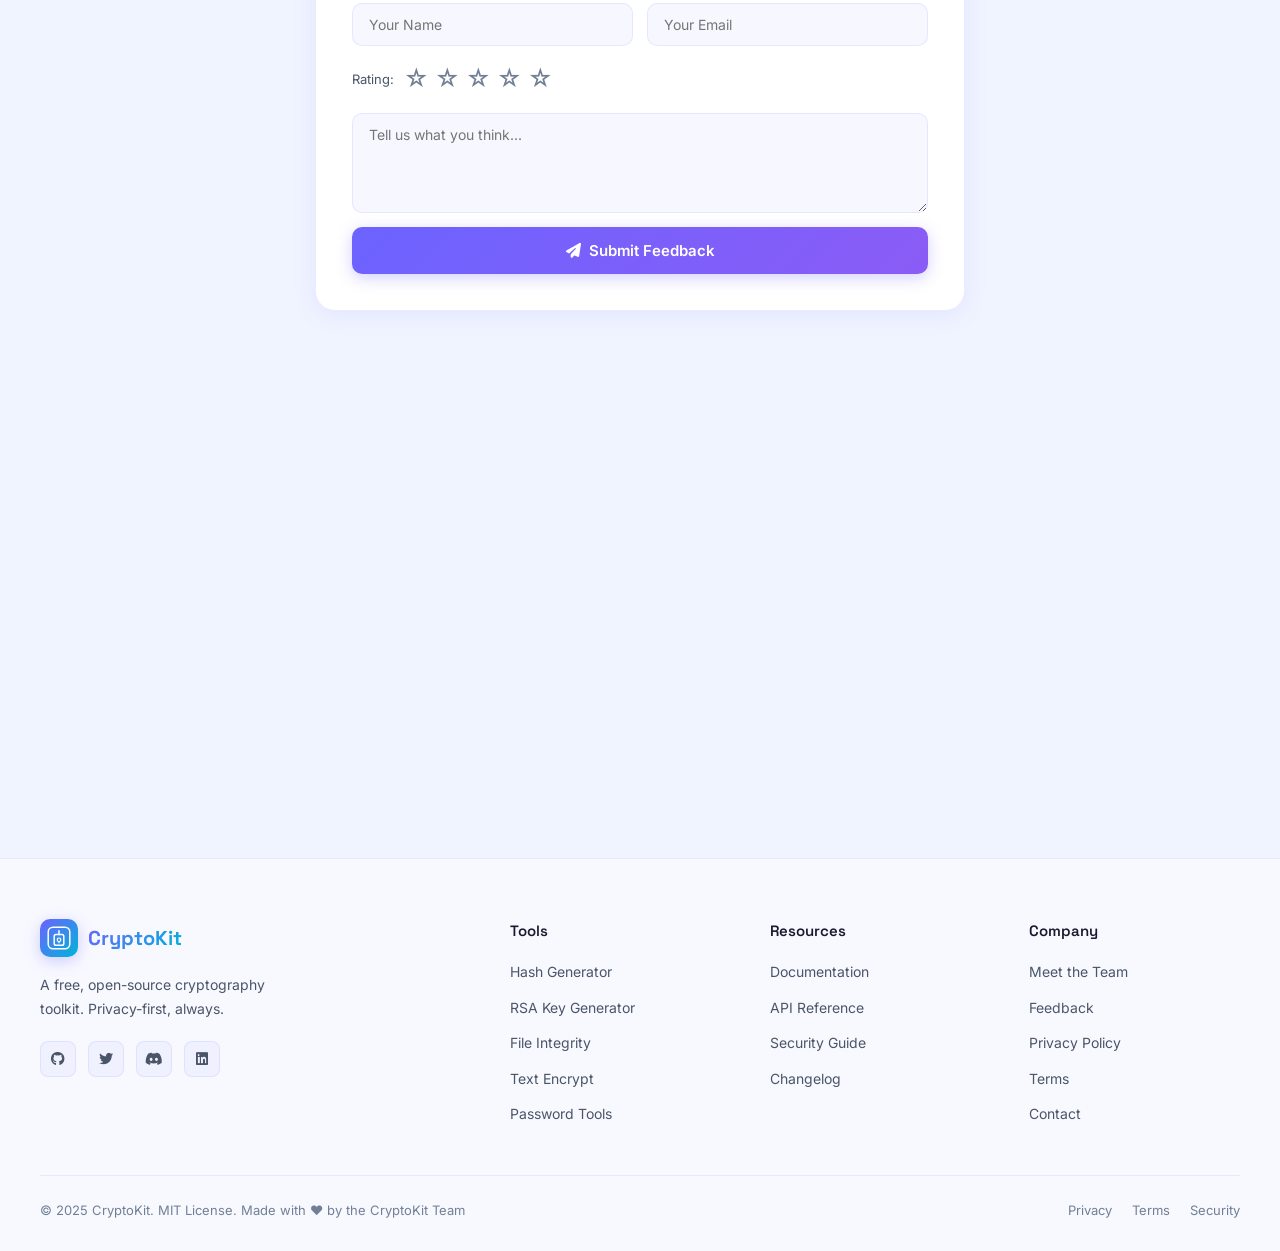
==== commit e278f544: "Updated all files and added tean file" ====
--- a/index.html
+++ b/index.html
@@ -40,7 +40,6 @@
     ═══════════════════════════════════ -->
     <nav class="navbar" id="navbar">
 
-        <!-- CHANGE 1: SVG Logo -->
         <a href="#home" class="nav-logo">
             <div class="nav-logo-icon">
                 <svg viewBox="0 0 40 40" width="28" height="28" fill="none">
@@ -57,15 +56,14 @@
         <ul class="nav-links">
             <li><a href="#tools">Tools</a></li>
             <li><a href="#how">How it Works</a></li>
-            <li><a href="#team">Team</a></li>
+            <li><a href="team.html">Team</a></li>
             <li><a href="#about">About</a></li>
             <li><a href="#feedback">Feedback</a></li>
             <li><a href="#" onclick="event.preventDefault();toggleChat();">Assistant</a></li>
         </ul>
 
         <div class="nav-actions">
-
-            <!-- CHANGE 2: Mode Dropdown -->
+            <!-- Mode Dropdown -->
             <div class="mode-selector" id="modeSelector">
                 <button class="mode-btn" onclick="toggleModeDropdown()">
                     <span id="modeIcon">☀️</span>
@@ -105,10 +103,10 @@
 
     <!-- Mobile Menu -->
     <div class="mobile-menu" id="mobileMenu">
-        <a href="#tools" onclick="toggleMenu()">🔧 Tools</a>
-        <a href="#how" onclick="toggleMenu()">📖 How it Works</a>
-        <a href="#team" onclick="toggleMenu()">👥 Team</a>
-        <a href="#about" onclick="toggleMenu()">ℹ️ About</a>
+        <a href="#tools"    onclick="toggleMenu()">🔧 Tools</a>
+        <a href="#how"      onclick="toggleMenu()">📖 How it Works</a>
+        <a href="team.html" onclick="toggleMenu()">👥 Team</a>
+        <a href="#about"    onclick="toggleMenu()">ℹ️ About</a>
         <a href="#feedback" onclick="toggleMenu()">💬 Feedback</a>
         <a href="#" onclick="event.preventDefault();toggleMenu();toggleChat();">🤖 Assistant</a>
         <a href="#" onclick="event.preventDefault();toggleMenu();mobileThemeSwitch();">🔄 Switch Theme</a>
@@ -140,8 +138,8 @@
                 </p>
 
                 <div class="hero-buttons">
-                    <a href="#tools" class="btn-primary">
-                        <i class="fas fa-rocket"></i> Explore Tools
+                    <a href="team.html" class="btn-primary">
+                        <i class="fas fa-users"></i> Our Team
                     </a>
                     <a href="#demo" class="btn-secondary">
                         <i class="fas fa-play"></i> Live Demo
@@ -156,7 +154,7 @@
                 </div>
             </div>
 
-            <!-- CHANGE 3: Hero Terminal with OS Switcher -->
+            <!-- Hero Terminal with OS Switcher -->
             <div class="hero-terminal">
                 <div class="terminal-header">
                     <div class="terminal-dots">
@@ -188,6 +186,7 @@
     ═══════════════════════════════════ -->
     <section class="live-demo" id="demo">
         <div class="demo-container fade-up">
+
             <div class="demo-header">
                 <h2>⚡ Try It <span class="gradient-text">Right Now</span></h2>
                 <p>No sign up needed — experience the tools instantly</p>
@@ -200,14 +199,21 @@
             </div>
 
             <div class="demo-input-area">
-                <textarea class="demo-input" id="demoInput" placeholder="Type anything here to see it in action..." oninput="runDemo()"></textarea>
+                <textarea
+                    class="demo-input"
+                    id="demoInput"
+                    placeholder="Type anything here to see it in action..."
+                    oninput="runDemo()"
+                ></textarea>
                 <div class="demo-controls">
                     <select class="demo-select" id="demoAlgo" onchange="runDemo()">
                         <option value="sha256">SHA-256</option>
                         <option value="sha512">SHA-512</option>
                         <option value="md5">MD5 (weak)</option>
                     </select>
-                    <button class="btn-primary" onclick="runDemo()" style="padding:10px 18px;font-size:13px;">Generate</button>
+                    <button class="btn-primary" onclick="runDemo()" style="padding:10px 18px;font-size:13px;">
+                        Generate
+                    </button>
                 </div>
             </div>
 
@@ -219,63 +225,118 @@
 
 
     <!-- ═══════════════════════════════════
-         TOOLS SECTION (CHANGE 4: New Icons)
+         TOOLS SECTION
     ═══════════════════════════════════ -->
     <section class="tools-section" id="tools">
         <div class="tools-header fade-up">
             <div class="section-badge">🔧 Our Tools</div>
-            <h2 class="section-title">Powerful <span class="gradient-text">Cryptography Tools</span></h2>
-            <p class="section-subtitle">Everything you need for data security in one place. Professional grade, completely free.</p>
+            <h2 class="section-title">
+                Powerful <span class="gradient-text">Cryptography Tools</span>
+            </h2>
+            <p class="section-subtitle">
+                Everything you need for data security in one place.
+                Professional grade, completely free.
+            </p>
         </div>
 
         <div class="tools-grid">
+
+            <!-- Tool 1: RSA -->
             <a href="#" class="tool-card fade-up" id="tool-rsa">
                 <div class="tool-icon purple"><i class="fas fa-key"></i></div>
                 <div class="tool-name">RSA Key Generator</div>
-                <div class="tool-desc">Generate secure RSA key pairs with configurable sizes. Analyze key strength and export in PEM format.</div>
-                <div class="tool-tags"><span class="tag">RSA-2048</span><span class="tag">RSA-4096</span><span class="tag">PEM</span></div>
+                <div class="tool-desc">
+                    Generate secure RSA key pairs with configurable sizes.
+                    Analyze key strength and export in PEM format.
+                </div>
+                <div class="tool-tags">
+                    <span class="tag">RSA-2048</span>
+                    <span class="tag">RSA-4096</span>
+                    <span class="tag">PEM</span>
+                </div>
                 <div class="tool-cta">Try Now <i class="fas fa-arrow-right"></i></div>
             </a>
 
+            <!-- Tool 2: File Integrity -->
             <a href="#" class="tool-card fade-up" id="tool-integrity">
                 <div class="tool-icon blue"><i class="fas fa-fingerprint"></i></div>
                 <div class="tool-name">File Integrity Checker</div>
-                <div class="tool-desc">Verify file authenticity by generating and comparing cryptographic hashes. Detect any tampering instantly.</div>
-                <div class="tool-tags"><span class="tag">SHA-256</span><span class="tag">SHA-512</span><span class="tag">MD5</span></div>
+                <div class="tool-desc">
+                    Verify file authenticity by generating and comparing
+                    cryptographic hashes. Detect any tampering instantly.
+                </div>
+                <div class="tool-tags">
+                    <span class="tag">SHA-256</span>
+                    <span class="tag">SHA-512</span>
+                    <span class="tag">MD5</span>
+                </div>
                 <div class="tool-cta">Try Now <i class="fas fa-arrow-right"></i></div>
             </a>
 
+            <!-- Tool 3: Hash Generator -->
             <a href="#" class="tool-card fade-up" id="tool-hash">
                 <div class="tool-icon green"><i class="fas fa-barcode"></i></div>
                 <div class="tool-name">Hash Generator</div>
-                <div class="tool-desc">Generate cryptographic hashes for text and files using multiple algorithms simultaneously.</div>
-                <div class="tool-tags"><span class="tag">MD5</span><span class="tag">SHA-1</span><span class="tag">BLAKE2</span></div>
+                <div class="tool-desc">
+                    Generate cryptographic hashes for text and files
+                    using multiple algorithms simultaneously.
+                </div>
+                <div class="tool-tags">
+                    <span class="tag">MD5</span>
+                    <span class="tag">SHA-1</span>
+                    <span class="tag">BLAKE2</span>
+                </div>
                 <div class="tool-cta">Try Now <i class="fas fa-arrow-right"></i></div>
             </a>
 
+            <!-- Tool 4: Encrypt/Decrypt -->
             <a href="#" class="tool-card fade-up" id="tool-encrypt">
                 <div class="tool-icon red"><i class="fas fa-user-lock"></i></div>
                 <div class="tool-name">Text Encrypt / Decrypt</div>
-                <div class="tool-desc">Encrypt and decrypt messages using AES-256 or RSA. Secure your sensitive information with one click.</div>
-                <div class="tool-tags"><span class="tag">AES-256</span><span class="tag">RSA</span><span class="tag">CBC</span></div>
+                <div class="tool-desc">
+                    Encrypt and decrypt messages using AES-256 or RSA.
+                    Secure your sensitive information with one click.
+                </div>
+                <div class="tool-tags">
+                    <span class="tag">AES-256</span>
+                    <span class="tag">RSA</span>
+                    <span class="tag">CBC</span>
+                </div>
                 <div class="tool-cta">Try Now <i class="fas fa-arrow-right"></i></div>
             </a>
 
+            <!-- Tool 5: Digital Signature -->
             <a href="#" class="tool-card fade-up" id="tool-signature">
                 <div class="tool-icon yellow"><i class="fas fa-file-contract"></i></div>
                 <div class="tool-name">Digital Signature</div>
-                <div class="tool-desc">Sign and verify documents digitally. Ensure authenticity and non-repudiation of your data.</div>
-                <div class="tool-tags"><span class="tag">RSA-PSS</span><span class="tag">ECDSA</span><span class="tag">Verify</span></div>
+                <div class="tool-desc">
+                    Sign and verify documents digitally. Ensure
+                    authenticity and non-repudiation of your data.
+                </div>
+                <div class="tool-tags">
+                    <span class="tag">RSA-PSS</span>
+                    <span class="tag">ECDSA</span>
+                    <span class="tag">Verify</span>
+                </div>
                 <div class="tool-cta">Try Now <i class="fas fa-arrow-right"></i></div>
             </a>
 
+            <!-- Tool 6: Password -->
             <a href="#" class="tool-card fade-up" id="tool-password">
                 <div class="tool-icon pink"><i class="fas fa-unlock-keyhole"></i></div>
                 <div class="tool-name">Password Tools</div>
-                <div class="tool-desc">Generate cryptographically secure passwords and analyze strength with entropy calculations.</div>
-                <div class="tool-tags"><span class="tag">Entropy</span><span class="tag">CSPRNG</span><span class="tag">Strength</span></div>
+                <div class="tool-desc">
+                    Generate cryptographically secure passwords and
+                    analyze strength with entropy calculations.
+                </div>
+                <div class="tool-tags">
+                    <span class="tag">Entropy</span>
+                    <span class="tag">CSPRNG</span>
+                    <span class="tag">Strength</span>
+                </div>
                 <div class="tool-cta">Try Now <i class="fas fa-arrow-right"></i></div>
             </a>
+
         </div>
     </section>
 
@@ -285,26 +346,72 @@
     ═══════════════════════════════════ -->
     <section class="why-section" id="about">
         <div class="why-container">
+
+            <!-- Left Content -->
             <div class="why-content fade-up">
                 <div class="section-badge">✨ Why CryptoKit</div>
-                <h2 class="section-title">Built for <span class="gradient-text">Security First</span></h2>
-                <p class="section-subtitle" style="margin-bottom:28px;">Designed with privacy and security as the top priority — not an afterthought.</p>
+                <h2 class="section-title">
+                    Built for <span class="gradient-text">Security First</span>
+                </h2>
+                <p class="section-subtitle" style="margin-bottom:28px;">
+                    Designed with privacy and security as the top priority — not an afterthought.
+                </p>
                 <ul class="why-list">
-                    <li><div class="check"><i class="fas fa-check"></i></div><span>Your files and keys are <strong>never stored</strong> on our servers</span></li>
-                    <li><div class="check"><i class="fas fa-check"></i></div><span>Many operations run <strong>client-side</strong> for maximum privacy</span></li>
-                    <li><div class="check"><i class="fas fa-check"></i></div><span>All algorithms follow <strong>NIST &amp; OWASP</strong> recommendations</span></li>
-                    <li><div class="check"><i class="fas fa-check"></i></div><span>Full source code on <strong>GitHub</strong> — audit it yourself</span></li>
-                    <li><div class="check"><i class="fas fa-check"></i></div><span>Weak algorithm <strong>warnings built-in</strong> to guide best practices</span></li>
+                    <li>
+                        <div class="check"><i class="fas fa-check"></i></div>
+                        <span>Your files and keys are <strong>never stored</strong> on our servers</span>
+                    </li>
+                    <li>
+                        <div class="check"><i class="fas fa-check"></i></div>
+                        <span>Many operations run <strong>client-side</strong> for maximum privacy</span>
+                    </li>
+                    <li>
+                        <div class="check"><i class="fas fa-check"></i></div>
+                        <span>All algorithms follow <strong>NIST &amp; OWASP</strong> recommendations</span>
+                    </li>
+                    <li>
+                        <div class="check"><i class="fas fa-check"></i></div>
+                        <span>Full source code on <strong>GitHub</strong> — audit it yourself</span>
+                    </li>
+                    <li>
+                        <div class="check"><i class="fas fa-check"></i></div>
+                        <span>Weak algorithm <strong>warnings built-in</strong> to guide best practices</span>
+                    </li>
                 </ul>
             </div>
 
+            <!-- Right Feature Cards -->
             <div class="why-features fade-up">
-                <div class="feature-card"><div class="feature-icon">🛡️</div><div class="feature-title">Secure by Design</div><div class="feature-desc">Industry-standard crypto implementations only</div></div>
-                <div class="feature-card"><div class="feature-icon">⚡</div><div class="feature-title">Lightning Fast</div><div class="feature-desc">Results in milliseconds, no waiting</div></div>
-                <div class="feature-card"><div class="feature-icon">🔒</div><div class="feature-title">Privacy First</div><div class="feature-desc">Zero data retention policy, always</div></div>
-                <div class="feature-card"><div class="feature-icon">📖</div><div class="feature-title">Open Source</div><div class="feature-desc">MIT licensed. Fork, audit, contribute</div></div>
-                <div class="feature-card"><div class="feature-icon">🌐</div><div class="feature-title">No Install</div><div class="feature-desc">100% browser-based, any device</div></div>
-                <div class="feature-card"><div class="feature-icon">🆓</div><div class="feature-title">Free Forever</div><div class="feature-desc">No premium tiers. No hidden charges.</div></div>
+                <div class="feature-card">
+                    <div class="feature-icon">🛡️</div>
+                    <div class="feature-title">Secure by Design</div>
+                    <div class="feature-desc">Industry-standard crypto implementations only</div>
+                </div>
+                <div class="feature-card">
+                    <div class="feature-icon">⚡</div>
+                    <div class="feature-title">Lightning Fast</div>
+                    <div class="feature-desc">Results in milliseconds, no waiting</div>
+                </div>
+                <div class="feature-card">
+                    <div class="feature-icon">🔒</div>
+                    <div class="feature-title">Privacy First</div>
+                    <div class="feature-desc">Zero data retention policy, always</div>
+                </div>
+                <div class="feature-card">
+                    <div class="feature-icon">📖</div>
+                    <div class="feature-title">Open Source</div>
+                    <div class="feature-desc">MIT licensed. Fork, audit, contribute</div>
+                </div>
+                <div class="feature-card">
+                    <div class="feature-icon">🌐</div>
+                    <div class="feature-title">No Install</div>
+                    <div class="feature-desc">100% browser-based, any device</div>
+                </div>
+                <div class="feature-card">
+                    <div class="feature-icon">🆓</div>
+                    <div class="feature-title">Free Forever</div>
+                    <div class="feature-desc">No premium tiers. No hidden charges.</div>
+                </div>
             </div>
         </div>
     </section>
@@ -326,14 +433,18 @@
                 <div class="step-title">Choose Your Tool</div>
                 <div class="step-desc">Browse our cryptographic tools and pick the right one</div>
             </div>
-            <div class="step-connector fade-up"><i class="fas fa-chevron-right"></i></div>
+            <div class="step-connector fade-up">
+                <i class="fas fa-chevron-right"></i>
+            </div>
             <div class="step-card fade-up">
                 <div class="step-number">2</div>
                 <div class="step-icon">📥</div>
                 <div class="step-title">Input Your Data</div>
                 <div class="step-desc">Enter text, upload a file, or paste your keys</div>
             </div>
-            <div class="step-connector fade-up"><i class="fas fa-chevron-right"></i></div>
+            <div class="step-connector fade-up">
+                <i class="fas fa-chevron-right"></i>
+            </div>
             <div class="step-card fade-up">
                 <div class="step-number">3</div>
                 <div class="step-icon">📤</div>
@@ -349,270 +460,98 @@
     ═══════════════════════════════════ -->
     <section class="stats-section">
         <div class="stats-container">
-            <div class="stat-card fade-up"><div class="stat-icon">🔧</div><span class="stat-number" data-target="12">0</span><div class="stat-label">Tools Available</div></div>
-            <div class="stat-card fade-up"><div class="stat-icon">⚡</div><span class="stat-number" data-target="50" data-suffix="K+">0</span><div class="stat-label">Operations Done</div></div>
-            <div class="stat-card fade-up"><div class="stat-icon">🔒</div><span class="stat-number" data-target="256" data-suffix="-bit">0</span><div class="stat-label">Max Encryption</div></div>
-            <div class="stat-card fade-up"><div class="stat-icon">🗄️</div><span class="stat-number" data-target="0" data-suffix=" Files">0</span><div class="stat-label">Data Stored</div></div>
+            <div class="stat-card fade-up">
+                <div class="stat-icon">🔧</div>
+                <span class="stat-number" data-target="12">0</span>
+                <div class="stat-label">Tools Available</div>
+            </div>
+            <div class="stat-card fade-up">
+                <div class="stat-icon">⚡</div>
+                <span class="stat-number" data-target="50" data-suffix="K+">0</span>
+                <div class="stat-label">Operations Done</div>
+            </div>
+            <div class="stat-card fade-up">
+                <div class="stat-icon">🔒</div>
+                <span class="stat-number" data-target="256" data-suffix="-bit">0</span>
+                <div class="stat-label">Max Encryption</div>
+            </div>
+            <div class="stat-card fade-up">
+                <div class="stat-icon">🗄️</div>
+                <span class="stat-number" data-target="0" data-suffix=" Files">0</span>
+                <div class="stat-label">Data Stored</div>
+            </div>
         </div>
     </section>
 
 
-   <!-- ═══════════════════════════════════
-     MEET OUR TEAM
-═══════════════════════════════════ -->
-<section class="team-section" id="team">
-    <div class="team-header fade-up">
-        <div class="section-badge">👥 Our Team</div>
-        <h2 class="section-title"> Place where hackers meets the <span class="gradient-text">Developers</span></h2>
-        <p class="section-subtitle" style="margin:0 auto;">
-            The passionate minds behind CryptoKit
-        </p>
-    </div>
-
-    <div class="team-grid">
-
-        <!-- ───--------------------------------------------------------- Member 1 -------------------------------------------------─── -->
-        <div class="team-card fade-up">
-            <!-- Colored top banner -->
-            <div class="team-card-banner"></div>
-
-            <!-- Profile Photo -->
-            <div class="team-photo-wrap">
-                <div class="team-photo-ring">
-                    <div class="team-photo-inner">
-                        
-                        <img
-                            src="images/Ashish.png"
-                            alt="Ashish Kumawat"
-                            class="team-photo"
-                            onerror="this.style.display='none';this.nextElementSibling.style.display='flex';"
-                        />
-                        <span class="team-photo-letter" style="display:none;">AK</span>
-                    </div>
-                </div>
-            </div>
-
-            <!-- Info -->
-            <div class="team-info">
-                <h3 class="team-name">Ashish Kumawat</h3>
-                <span class="team-role-badge">
-                    <span class="team-role-dot"></span>
-                    Algorithm Architect and Solution Designer
-                </span>
-                <p class="team-bio">
-                    Designs and optimizes the core algorithms that power the platform's tools and features.
-                </p>
-            </div>
-
-            <!-- Divider -->
-            <div class="team-divider"></div>
-
-            <!-- Social Links -->
-            <div class="team-social">
-                <a href="https://github.com/AshishKumawat04" class="team-social-btn" title="GitHub">
-                    <i class="fab fa-github"></i>
-                </a>
-                <a href="https://www.linkedin.com/in/ashish-kumawat-96a95b322" class="team-social-btn" title="LinkedIn">
-                    <i class="fab fa-linkedin"></i>
-                </a>
-                <a href="https://instagram.com/" class="team-social-btn" title="Instagram">
-                    <i class="fab fa-instagram"></i>
-                </a>
-            </div>
-
-            <div class="team-glow"></div>
-        </div>
-
-<!---------------------------------------------------------- ─── Member 2 ───-------------------------------------------------------- -->
-        <div class="team-card fade-up">
-            <div class="team-card-banner"></div>
-
-            <div class="team-photo-wrap">
-                <div class="team-photo-ring">
-                    <div class="team-photo-inner">
-                        <img
-                            src="images/Sadanand.jpeg"
-                            alt="Sadanand Kumawat"
-                            class="team-photo"
-                            onerror="this.style.display='none';this.nextElementSibling.style.display='flex';"
-                        />
-                        <span class="team-photo-letter" style="display:none;">S</span>
-                    </div>
-                </div>
-            </div>
-
-            <div class="team-info">
-                <h3 class="team-name">Sadanand Kumawat</h3>
-                <span class="team-role-badge">
-                    <span class="team-role-dot"></span>
-                    Backend Engineer
-                </span>
-                <p class="team-bio">
-                    Develops and maintains the server-side logic, APIs, and application functionality.
-                </p>
-            </div>
-
-            <div class="team-divider"></div>
-
-            <div class="team-social">
-                <a href="https://github.com/Sadanand1754" class="team-social-btn" title="GitHub">
-                    <i class="fab fa-github"></i>
-                </a>
-                <a href="https://linkedin.com/in/" class="team-social-btn" title="LinkedIn">
-                    <i class="fab fa-linkedin"></i>
-                </a>
-                <a href="https://instagram.com/" class="team-social-btn" title="Instagram">
-                    <i class="fab fa-instagram"></i>
-                </a>
-            </div>
-
-            <div class="team-glow"></div>
-        </div>
-
-
-<!---------------------------------------------------------------- ─── Member 3 ─── ----------------------------------------------------->
-        <div class="team-card fade-up">
-            <div class="team-card-banner"></div>
-
-            <div class="team-photo-wrap">
-                <div class="team-photo-ring">
-                    <div class="team-photo-inner">
-                       
-                        <img
-                            src="images/Narendra.jpeg"
-                            alt="Narendra Kumar"
-                            class="team-photo"
-                            onerror="this.style.display='none';this.nextElementSibling.style.display='flex';"
-                        />
-                        <span class="team-photo-letter" style="display:none;">N</span>
-                    </div>
-                </div>
-            </div>
-
-            <div class="team-info">
-                <h3 class="team-name">Narendra Kumar</h3>
-                <span class="team-role-badge">
-                    <span class="team-role-dot"></span>
-                    Security &amp; Database Engineer
-                </span>
-                <p class="team-bio">
-                    Ensures data security, manages database architecture,
-                    and maintains system integrity.
-                </p>
-            </div>
-
-            <div class="team-divider"></div>
-
-            <div class="team-social">
-                <a href="https://github.com/" class="team-social-btn" title="GitHub">
-                    <i class="fab fa-github"></i>
-                </a>
-                <a href="https://www.linkedin.com/in/narendra-kumar-0924/" class="team-social-btn" title="LinkedIn">
-                    <i class="fab fa-linkedin"></i>
-                </a>
-                <a href="https://instagram.com/" class="team-social-btn" title="Instagram">
-                    <i class="fab fa-instagram"></i>
-                </a>
-            </div>
-
-            <div class="team-glow"></div>
-        </div>
-
-
-<!--------------------------------------------------------- ─── Member 4 ─── ------------------------------------------------------------>
-        <div class="team-card fade-up">
-            <div class="team-card-banner"></div>
-
-            <div class="team-photo-wrap">
-                <div class="team-photo-ring">
-                    <div class="team-photo-inner">
-                        <img
-                            src="images/Profile Photo.jpeg"
-                            alt="Dev Choudhary"
-                            class="team-photo"
-                            onerror="this.style.display='none';this.nextElementSibling.style.display='flex';"
-                        />
-                        <span class="team-photo-letter" style="display:none;">P</span>
-                    </div>
-                </div>
-            </div>
-
-            <div class="team-info">
-                <h3 class="team-name">Dev Choudhary</h3>
-                <span class="team-role-badge">
-                    <span class="team-role-dot"></span>
-                    Frontend Engineer
-                </span>
-                <p class="team-bio">
-                    Builds responsive user interfaces and assists in implementing and refining algorithm logic.
-                </p>
-            </div>
-
-            <div class="team-divider"></div>
-
-            <div class="team-social">
-                <a href="https://github.com/dev44choudhary-debug" class="team-social-btn" title="GitHub">
-                    <i class="fab fa-github"></i>
-                </a>
-                <a href="https://linkedin.com/in/dev-choudhary-2006june" class="team-social-btn" title="LinkedIn">
-                    <i class="fab fa-linkedin"></i>
-                </a>
-                <a href="https://instagram.com/devgadwal2006" class="team-social-btn" title="Instagram">
-                    <i class="fab fa-instagram"></i>
-                </a>
-            </div>
-
-            <div class="team-glow"></div>
-        </div>
-
-    </div>
-</section>
-
-
-    <!-- ═══════════════════════════════════
-         CHANGE 5: FEEDBACK & REVIEWS
+
+    <!-- ═══════════════════════════════════
+         FEEDBACK & REVIEWS
     ═══════════════════════════════════ -->
     <section class="feedback-section" id="feedback">
+
         <div class="feedback-header fade-up">
             <div class="section-badge">💬 Feedback</div>
             <h2 class="section-title">What People <span class="gradient-text">Say</span></h2>
             <p class="section-subtitle" style="margin:0 auto;">Reviews from our community</p>
         </div>
 
-        <!-- Reviews -->
+        <!-- Community Reviews -->
         <div class="reviews-grid">
             <div class="review-card fade-up">
                 <div class="review-stars">⭐⭐⭐⭐⭐</div>
-                <p class="review-text">"CryptoKit is exactly what I needed. Fast, free, and privacy-focused. The hash generator is incredibly useful for my workflow."</p>
+                <p class="review-text">
+                    "CryptoKit is exactly what I needed. Fast, free, and privacy-focused.
+                    The hash generator is incredibly useful for my workflow."
+                </p>
                 <div class="review-author">
                     <div class="review-avatar">D</div>
-                    <div><div class="review-name">David Kim</div><div class="review-role">Security Engineer</div></div>
-                </div>
-            </div>
+                    <div>
+                        <div class="review-name">David Kim</div>
+                        <div class="review-role">Security Engineer</div>
+                    </div>
+                </div>
+            </div>
+
             <div class="review-card fade-up">
                 <div class="review-stars">⭐⭐⭐⭐⭐</div>
-                <p class="review-text">"The hacker mode is incredible! Love the Matrix aesthetic. Finally a crypto toolkit that doesn't look boring."</p>
+                <p class="review-text">
+                    "The hacker mode is incredible! Love the Matrix aesthetic.
+                    Finally a crypto toolkit that doesn't look boring."
+                </p>
                 <div class="review-author">
                     <div class="review-avatar">E</div>
-                    <div><div class="review-name">Emma Wilson</div><div class="review-role">CS Student</div></div>
-                </div>
-            </div>
+                    <div>
+                        <div class="review-name">Emma Wilson</div>
+                        <div class="review-role">CS Student</div>
+                    </div>
+                </div>
+            </div>
+
             <div class="review-card fade-up">
                 <div class="review-stars">⭐⭐⭐⭐⭐</div>
-                <p class="review-text">"Open source and zero data storage is a game changer. I recommend CryptoKit to all my developer colleagues."</p>
+                <p class="review-text">
+                    "Open source and zero data storage is a game changer.
+                    I recommend CryptoKit to all my developer colleagues."
+                </p>
                 <div class="review-author">
                     <div class="review-avatar">R</div>
-                    <div><div class="review-name">Raj Sharma</div><div class="review-role">Full Stack Dev</div></div>
+                    <div>
+                        <div class="review-name">Raj Sharma</div>
+                        <div class="review-role">Full Stack Dev</div>
+                    </div>
                 </div>
             </div>
         </div>
 
         <!-- Feedback Form -->
         <div class="feedback-form-wrapper fade-up" id="feedbackFormWrapper">
-            <h3 class="feedback-form-title">Share Your <span class="gradient-text">Feedback</span></h3>
+            <h3 class="feedback-form-title">
+                Share Your <span class="gradient-text">Feedback</span>
+            </h3>
             <form class="feedback-form" id="feedbackForm" onsubmit="return submitFeedback(event)">
                 <div class="feedback-row">
-                    <input type="text" class="feedback-input" id="fbName" placeholder="Your Name" required>
+                    <input type="text"  class="feedback-input" id="fbName" placeholder="Your Name"  required>
                     <input type="email" class="feedback-input" placeholder="Your Email" required>
                 </div>
                 <div class="feedback-rating" id="feedbackRating">
@@ -623,12 +562,18 @@
                     <span class="rating-star" onclick="setRating(4)">☆</span>
                     <span class="rating-star" onclick="setRating(5)">☆</span>
                 </div>
-                <textarea class="feedback-textarea" placeholder="Tell us what you think..." rows="4" required></textarea>
+                <textarea
+                    class="feedback-textarea"
+                    placeholder="Tell us what you think..."
+                    rows="4"
+                    required
+                ></textarea>
                 <button type="submit" class="btn-primary" style="width:100%;justify-content:center;">
                     <i class="fas fa-paper-plane"></i> Submit Feedback
                 </button>
             </form>
         </div>
+
     </section>
 
 
@@ -641,8 +586,12 @@
             <h2>Ready to <span class="gradient-text">Secure Your Data?</span></h2>
             <p>Join thousands of developers and security professionals who trust CryptoKit.</p>
             <div class="cta-buttons">
-                <a href="#tools" class="btn-primary"><i class="fas fa-rocket"></i> Start Using Tools</a>
-                <a href="#" class="btn-secondary"><i class="fab fa-github"></i> View on GitHub</a>
+                <a href="#tools" class="btn-primary">
+                    <i class="fas fa-rocket"></i> Start Using Tools
+                </a>
+                <a href="#" class="btn-secondary">
+                    <i class="fab fa-github"></i> View on GitHub
+                </a>
             </div>
         </div>
     </section>
@@ -654,6 +603,8 @@
     <footer class="footer">
         <div class="footer-container">
             <div class="footer-top">
+
+                <!-- Brand -->
                 <div class="footer-brand">
                     <a href="#home" class="nav-logo">
                         <div class="nav-logo-icon">
@@ -676,6 +627,7 @@
                     </div>
                 </div>
 
+                <!-- Tools Column -->
                 <div class="footer-col">
                     <h4>Tools</h4>
                     <ul>
@@ -687,6 +639,7 @@
                     </ul>
                 </div>
 
+                <!-- Resources Column -->
                 <div class="footer-col">
                     <h4>Resources</h4>
                     <ul>
@@ -697,16 +650,18 @@
                     </ul>
                 </div>
 
+                <!-- Company Column -->
                 <div class="footer-col">
                     <h4>Company</h4>
                     <ul>
-                        <li><a href="#team">Meet the Team</a></li>
+                        <li><a href="team.html">Meet the Team</a></li>
                         <li><a href="#feedback">Feedback</a></li>
                         <li><a href="#">Privacy Policy</a></li>
                         <li><a href="#">Terms</a></li>
                         <li><a href="#">Contact</a></li>
                     </ul>
                 </div>
+
             </div>
 
             <div class="footer-bottom">
@@ -730,14 +685,19 @@
 
 
     <!-- ═══════════════════════════════════
-         AI ASSISTANT
+         AI ASSISTANT — FLOATING BUTTON
     ═══════════════════════════════════ -->
     <button class="ai-fab" id="aiFab" onclick="toggleChat()" title="Ask CryptoBot">
         <span id="fabIcon">🤖</span>
     </button>
 
+
+    <!-- ═══════════════════════════════════
+         AI ASSISTANT — CHAT WINDOW
+    ═══════════════════════════════════ -->
     <div class="ai-chat-window" id="aiChatWindow">
-        <!-- Header -->
+
+        <!-- Chat Header -->
         <div class="ai-chat-header">
             <div class="ai-header-info">
                 <div class="ai-avatar" id="aiAvatar">🤖</div>
@@ -750,8 +710,12 @@
                 </div>
             </div>
             <div class="ai-header-actions">
-                <button class="ai-header-btn" onclick="clearChat()" title="Clear"><i class="fas fa-trash-alt"></i></button>
-                <button class="ai-header-btn" onclick="toggleChat()" title="Close"><i class="fas fa-times"></i></button>
+                <button class="ai-header-btn" onclick="clearChat()" title="Clear">
+                    <i class="fas fa-trash-alt"></i>
+                </button>
+                <button class="ai-header-btn" onclick="toggleChat()" title="Close">
+                    <i class="fas fa-times"></i>
+                </button>
             </div>
         </div>
 
@@ -766,17 +730,24 @@
             </div>
         </div>
 
-        <!-- Messages -->
+        <!-- Messages Area -->
         <div class="ai-messages" id="aiMessages"></div>
 
-        <!-- Input -->
+        <!-- Input Area -->
         <div class="ai-input-area">
-            <textarea class="ai-input" id="aiInput" placeholder="Ask me anything about cryptography..." rows="1"
+            <textarea
+                class="ai-input"
+                id="aiInput"
+                placeholder="Ask me anything about cryptography..."
+                rows="1"
                 onkeydown="if(event.key==='Enter'&&!event.shiftKey){event.preventDefault();sendMessage();}"
-                oninput="this.style.height='auto';this.style.height=Math.min(this.scrollHeight,90)+'px';">
-            </textarea>
-            <button class="ai-send-btn" onclick="sendMessage()"><i class="fas fa-paper-plane"></i></button>
-        </div>
+                oninput="this.style.height='auto';this.style.height=Math.min(this.scrollHeight,90)+'px';"
+            ></textarea>
+            <button class="ai-send-btn" onclick="sendMessage()">
+                <i class="fas fa-paper-plane"></i>
+            </button>
+        </div>
+
     </div>
 
 
--- a/style.css
+++ b/style.css
@@ -835,9 +835,14 @@
 .terminal-body {
     padding: 24px;
     font-family: 'JetBrains Mono', monospace;
-    font-size: 13px;
-    min-height: 320px;
+    font-size: 13.5px;
+    line-height: 1.9;
+    height: 440px;                 /* ✅ Locked height prevents layout jumps */
+    min-height: 440px;
+    max-height: 440px;
     overflow-y: auto;
+    box-sizing: border-box;
+    color: #cbd5e1;
 }
 [data-theme="hacker"] .terminal-body {
     font-family: 'Share Tech Mono', monospace;
@@ -855,11 +860,11 @@
     to { opacity: 1; transform: translateX(0); }
 }
 
-.terminal-prompt { color: #6C63FF; }
-.terminal-cmd { color: #E0E0E0; }
-.terminal-key { color: #9CA3AF; }
-.terminal-value { color: #00D4FF; word-break: break-all; }
-.terminal-success { color: #00FF88; }
+.terminal-prompt { color: #6C63FF; font-weight: 700; margin-right: 6px; }
+.terminal-cmd { color: #f1f5f9; font-weight: 500; }
+.terminal-key { color: #cbd5e1; padding-left: 4px; }
+.terminal-value { color: #38bdf8; word-break: break-all; }
+.terminal-success { color: #4ade80; }
 
 [data-theme="hacker"] .terminal-prompt { color: #00FF41; text-shadow: 0 0 8px #00FF41; }
 [data-theme="hacker"] .terminal-cmd { color: #00FF41; }
@@ -1740,9 +1745,9 @@
     .theme-toggle-label { display: none; }
 }
 
-/* ═══════════════════════════════════════════
+/* ═══════════════════════════════════════════════════════════
    CHANGE 1: SVG LOGO STYLES
-═══════════════════════════════════════════ */
+═══════════════════════════════════════════════════════════ */
 .nav-logo-icon {
     display: flex;
     align-items: center;
@@ -1767,9 +1772,9 @@
 }
 
 
-/* ═══════════════════════════════════════════
+/* ═══════════════════════════════════════════════════════════
    CHANGE 2: MODE DROPDOWN SELECTOR
-═══════════════════════════════════════════ */
+═══════════════════════════════════════════════════════════ */
 .mode-selector {
     position: relative;
 }
@@ -2076,7 +2081,7 @@
     transform: scale(1.08);
 }
 
-/* Inner white circle behind photo */
+/* Inner circle behind photo */
 .team-photo-inner {
     width: 96px;
     height: 96px;
@@ -2562,4 +2567,1425 @@
     .mode-label {
         display: none;
     }
+}
+
+/* ═══════════════════════════════════════════════════════════
+   💀 HACKER MODE - COMPLETE THEME OVERRIDE
+   Only applies when <html data-theme="hacker">
+   ═══════════════════════════════════════════════════════════ */
+
+html[data-theme="hacker"] {
+  /* ===== HACKER COLOR PALETTE ===== */
+  --green-bright: #00FF41;
+  --green-neon: #39FF14;
+  --green-lime: #CCFF00;
+  --green-dark: #2D5F2D;
+  --green-glow: rgba(0, 255, 65, 0.4);
+  --accent-red: #FF3131;
+  --accent-amber: #FFB800;
+  --accent-yellow: #FFEA00;
+  --accent-cyan: #00E5FF;
+  --accent-magenta: #FF10F0;
+  --accent-purple: #B026FF;
+  --accent-orange: #FF8C00;
+  --hacker-bg: #030503;
+  --hacker-panel: #0A140A;
+  --hacker-terminal: #0D1B0D;
+}
+
+html[data-theme="hacker"] body {
+  background: var(--hacker-bg) !important;
+  color: var(--green-bright) !important;
+  font-family: 'JetBrains Mono', 'Share Tech Mono', monospace !important;
+}
+
+/* ═══════════════════════════════════
+   🌐 BACKGROUND LAYERS (Hacker Mode)
+   ═══════════════════════════════════ */
+
+/* Animated Grid */
+html[data-theme="hacker"] body::before {
+  content: '';
+  position: fixed;
+  top: 0; left: 0;
+  width: 100%; height: 100%;
+  background-image: 
+    linear-gradient(rgba(0, 255, 65, 0.08) 1px, transparent 1px),
+    linear-gradient(90deg, rgba(0, 255, 65, 0.08) 1px, transparent 1px);
+  background-size: 40px 40px;
+  z-index: 0;
+  animation: hk-grid-move 20s linear infinite;
+  pointer-events: none;
+}
+
+@keyframes hk-grid-move {
+  0% { background-position: 0 0; }
+  100% { background-position: 40px 40px; }
+}
+
+/* Radial Glow + Vignette */
+html[data-theme="hacker"] body::after {
+  content: '';
+  position: fixed;
+  top: 0; left: 0;
+  width: 100%; height: 100%;
+  background: 
+    radial-gradient(circle at 20% 30%, rgba(0, 255, 65, 0.15) 0%, transparent 40%),
+    radial-gradient(circle at 80% 70%, rgba(0, 229, 255, 0.1) 0%, transparent 40%),
+    radial-gradient(circle at 50% 50%, rgba(255, 16, 240, 0.08) 0%, transparent 50%),
+    radial-gradient(ellipse at center, transparent 40%, rgba(0, 0, 0, 0.7) 100%);
+  z-index: 1;
+  pointer-events: none;
+  animation: hk-glow-pulse 8s ease-in-out infinite;
+}
+
+@keyframes hk-glow-pulse {
+  0%, 100% { opacity: 0.6; }
+  50% { opacity: 1; }
+}
+
+/* Scanlines Overlay */
+html[data-theme="hacker"] .scanlines {
+  display: block !important;
+  position: fixed;
+  top: 0; left: 0;
+  width: 100%; height: 100%;
+  background: repeating-linear-gradient(
+    0deg,
+    rgba(0, 0, 0, 0.25),
+    rgba(0, 0, 0, 0.25) 1px,
+    transparent 1px,
+    transparent 3px
+  );
+  pointer-events: none;
+  z-index: 9999;
+}
+
+/* Matrix rain canvas */
+html[data-theme="hacker"] #matrix-canvas {
+  opacity: 0.35 !important;
+  z-index: 2 !important;
+}
+
+html[data-theme="hacker"] #particle-canvas {
+  opacity: 0.4 !important;
+  z-index: 3 !important;
+}
+
+/* ═══════════════════════════════════
+   ⚡ MOVING SCAN LINE
+   ═══════════════════════════════════ */
+html[data-theme="hacker"]::before {
+  content: '';
+  position: fixed;
+  top: 0; left: 0;
+  width: 100%; height: 4px;
+  background: linear-gradient(90deg, transparent, var(--green-bright), transparent);
+  z-index: 9997;
+  animation: hk-scan 6s linear infinite;
+  pointer-events: none;
+  opacity: 0.6;
+  box-shadow: 0 0 20px var(--green-bright);
+}
+
+@keyframes hk-scan {
+  0% { transform: translateY(0); }
+  100% { transform: translateY(100vh); }
+}
+
+/* ═══════════════════════════════════
+   💥 SCREEN GLITCH BARS
+   ═══════════════════════════════════ */
+html[data-theme="hacker"]::after {
+  content: '';
+  position: fixed;
+  left: 0;
+  top: 30%;
+  width: 100%;
+  height: 3px;
+  background: var(--accent-magenta);
+  z-index: 9996;
+  pointer-events: none;
+  opacity: 0;
+  box-shadow: 0 0 15px var(--accent-magenta);
+  animation: hk-screen-glitch 3s infinite;
+}
+
+@keyframes hk-screen-glitch {
+  0%, 85%, 100% { opacity: 0; top: -10px; }
+  86% { opacity: 1; top: 25%; }
+  87% { opacity: 0.8; top: 25%; transform: scaleX(0.98); }
+  88% { opacity: 0; }
+  92% { opacity: 1; top: 65%; background: var(--accent-cyan); box-shadow: 0 0 15px var(--accent-cyan); }
+  93% { opacity: 0; }
+}
+
+/* ═══════════════════════════════════
+   🎨 NAVBAR (Hacker)
+   ═══════════════════════════════════ */
+html[data-theme="hacker"] .navbar {
+  background: rgba(5, 10, 5, 0.7) !important;
+  backdrop-filter: blur(10px);
+  border: 1px solid rgba(0, 255, 65, 0.2) !important;
+  box-shadow: 0 0 30px rgba(0, 255, 65, 0.1);
+}
+
+html[data-theme="hacker"] .nav-logo,
+html[data-theme="hacker"] .nav-logo-text {
+  color: var(--green-bright) !important;
+  text-shadow: 0 0 10px var(--green-bright);
+  animation: hk-logo-tear 3s infinite;
+}
+
+html[data-theme="hacker"] .nav-logo-icon {
+  color: var(--green-bright) !important;
+  border-color: var(--green-bright) !important;
+  box-shadow: 0 0 15px var(--green-glow);
+  background: rgba(0, 255, 65, 0.05);
+}
+
+/* Nav Links - multi-color cycle */
+html[data-theme="hacker"] .nav-links li:nth-child(1) a { color: var(--green-bright) !important; }
+html[data-theme="hacker"] .nav-links li:nth-child(2) a { color: var(--accent-cyan) !important; }
+html[data-theme="hacker"] .nav-links li:nth-child(3) a { color: var(--accent-amber) !important; }
+html[data-theme="hacker"] .nav-links li:nth-child(4) a { color: var(--accent-magenta) !important; }
+html[data-theme="hacker"] .nav-links li:nth-child(5) a { color: var(--accent-orange) !important; }
+html[data-theme="hacker"] .nav-links li:nth-child(6) a { color: var(--accent-purple) !important; }
+
+html[data-theme="hacker"] .nav-links a:hover {
+  text-shadow: 0 0 15px currentColor;
+  transform: translateY(-2px);
+}
+
+/* Mode selector */
+html[data-theme="hacker"] .mode-btn {
+  background: rgba(255, 16, 240, 0.08) !important;
+  border-color: var(--accent-magenta) !important;
+  color: var(--accent-magenta) !important;
+  text-shadow: 0 0 8px var(--accent-magenta);
+}
+
+/* Login button */
+html[data-theme="hacker"] .btn-nav-login {
+  color: #FFFFFF !important;
+  border-color: var(--accent-cyan) !important;
+}
+html[data-theme="hacker"] .btn-nav-login:hover {
+  color: var(--accent-cyan) !important;
+}
+
+/* CTA Get Started */
+html[data-theme="hacker"] .btn-nav-cta,
+html[data-theme="hacker"] .btn-primary {
+  background: var(--green-bright) !important;
+  color: #000 !important;
+  box-shadow: 0 0 20px var(--green-glow) !important;
+  border: none !important;
+}
+
+html[data-theme="hacker"] .btn-nav-cta:hover,
+html[data-theme="hacker"] .btn-primary:hover {
+  background: var(--green-lime) !important;
+  box-shadow: 0 0 30px var(--green-lime) !important;
+  transform: translateY(-2px);
+}
+
+html[data-theme="hacker"] .btn-secondary {
+  background: rgba(0, 229, 255, 0.05) !important;
+  border: 2px solid var(--accent-cyan) !important;
+  color: var(--accent-cyan) !important;
+  box-shadow: 0 0 15px rgba(0, 229, 255, 0.3);
+}
+
+html[data-theme="hacker"] .btn-secondary:hover {
+  background: var(--accent-cyan) !important;
+  color: #000 !important;
+  box-shadow: 0 0 30px var(--accent-cyan) !important;
+}
+
+/* ═══════════════════════════════════
+   🎯 HERO BADGE
+   ═══════════════════════════════════ */
+html[data-theme="hacker"] .hero-badge {
+  border: 1px solid var(--accent-amber) !important;
+  color: var(--accent-amber) !important;
+  background: rgba(255, 184, 0, 0.08) !important;
+  text-shadow: 0 0 8px var(--accent-amber);
+  backdrop-filter: blur(5px);
+}
+
+html[data-theme="hacker"] .hero-badge .dot {
+  background: var(--green-bright) !important;
+  box-shadow: 0 0 10px var(--green-bright);
+}
+
+/* ═══════════════════════════════════
+   💥 HERO TITLE - GLITCH EFFECT
+   ═══════════════════════════════════ */
+html[data-theme="hacker"] .hero-title {
+  position: relative;
+  color: var(--green-bright) !important;
+  text-shadow: 0 0 20px var(--green-glow);
+  animation: hk-master-shake 2s infinite;
+}
+
+@keyframes hk-master-shake {
+  0%, 100% { transform: translate(0, 0); }
+  10% { transform: translate(-2px, 1px); }
+  20% { transform: translate(2px, -1px); }
+  30% { transform: translate(-1px, 0); }
+  40% { transform: translate(1px, 1px); }
+  50% { transform: translate(0, 0); }
+  60% { transform: translate(-2px, -1px); }
+  70% { transform: translate(1px, 2px); }
+  80% { transform: translate(-1px, -1px); }
+}
+
+/* TOP SLICE - Cyan rips left */
+html[data-theme="hacker"] .hero-title.glitch::before {
+  content: attr(data-text);
+  position: absolute;
+  top: 0; left: 0;
+  width: 100%; height: 100%;
+  color: var(--accent-cyan);
+  text-shadow: 0 0 20px var(--accent-cyan);
+  overflow: hidden;
+  clip-path: polygon(0 0, 100% 0, 100% 25%, 0 25%);
+  animation: hk-tear-top 2.5s infinite;
+  background: var(--hacker-bg);
+  z-index: 3;
+  pointer-events: none;
+}
+
+/* BOTTOM SLICE - Magenta rips right */
+html[data-theme="hacker"] .hero-title.glitch::after {
+  content: attr(data-text);
+  position: absolute;
+  top: 0; left: 0;
+  width: 100%; height: 100%;
+  color: var(--accent-magenta);
+  text-shadow: 0 0 20px var(--accent-magenta);
+  overflow: hidden;
+  clip-path: polygon(0 75%, 100% 75%, 100% 100%, 0 100%);
+  animation: hk-tear-bottom 2.5s infinite;
+  background: var(--hacker-bg);
+  z-index: 3;
+  pointer-events: none;
+}
+
+@keyframes hk-tear-top {
+  0%, 70%, 100% { 
+    transform: translateX(0);
+    clip-path: polygon(0 0, 100% 0, 100% 25%, 0 25%);
+  }
+  72% { transform: translateX(-50px); clip-path: polygon(0 0, 100% 0, 100% 15%, 0 15%); }
+  74% { transform: translateX(60px); clip-path: polygon(0 5%, 100% 5%, 100% 30%, 0 30%); }
+  76% { transform: translateX(-80px); clip-path: polygon(0 10%, 100% 10%, 100% 40%, 0 40%); }
+  78% { transform: translateX(40px); clip-path: polygon(0 0, 100% 0, 100% 20%, 0 20%); }
+  80% { transform: translateX(-30px); clip-path: polygon(0 15%, 100% 15%, 100% 45%, 0 45%); }
+  82% { transform: translateX(70px); clip-path: polygon(0 0, 100% 0, 100% 25%, 0 25%); }
+  84% { transform: translateX(0); }
+}
+
+@keyframes hk-tear-bottom {
+  0%, 70%, 100% { 
+    transform: translateX(0);
+    clip-path: polygon(0 75%, 100% 75%, 100% 100%, 0 100%);
+  }
+  72% { transform: translateX(60px); clip-path: polygon(0 80%, 100% 80%, 100% 100%, 0 100%); }
+  74% { transform: translateX(-70px); clip-path: polygon(0 70%, 100% 70%, 100% 95%, 0 95%); }
+  76% { transform: translateX(50px); clip-path: polygon(0 85%, 100% 85%, 100% 100%, 0 100%); }
+  78% { transform: translateX(-40px); clip-path: polygon(0 65%, 100% 65%, 100% 90%, 0 90%); }
+  80% { transform: translateX(80px); clip-path: polygon(0 60%, 100% 60%, 100% 100%, 0 100%); }
+  82% { transform: translateX(-30px); clip-path: polygon(0 75%, 100% 75%, 100% 100%, 0 100%); }
+  84% { transform: translateX(0); }
+}
+
+/* Gradient text inside title */
+html[data-theme="hacker"] .hero-title .gradient-text,
+html[data-theme="hacker"] .gradient-text {
+  background: linear-gradient(135deg, 
+    var(--green-bright) 0%, 
+    var(--green-neon) 40%,
+    var(--green-lime) 70%,
+    var(--accent-yellow) 100%) !important;
+  -webkit-background-clip: text !important;
+  -webkit-text-fill-color: transparent !important;
+  background-clip: text !important;
+  filter: drop-shadow(0 0 10px var(--green-glow));
+}
+
+/* ═══════════════════════════════════
+   💥 LOGO TEAR
+   ═══════════════════════════════════ */
+@keyframes hk-logo-tear {
+  0%, 80%, 100% { 
+    transform: translate(0, 0);
+    clip-path: inset(0 0 0 0);
+    text-shadow: 0 0 10px var(--green-bright);
+  }
+  81% { 
+    transform: translate(-8px, -2px);
+    clip-path: inset(0 0 60% 0);
+    text-shadow: 4px 0 var(--accent-red), -4px 0 var(--accent-cyan), 0 0 15px var(--green-bright);
+  }
+  83% { 
+    transform: translate(10px, 3px);
+    clip-path: inset(50% 0 0 0);
+    filter: blur(1px);
+    text-shadow: -5px 0 var(--accent-magenta), 5px 0 var(--accent-yellow), 0 0 15px var(--green-bright);
+  }
+  85% { 
+    transform: translate(-6px, 1px);
+    clip-path: inset(20% 0 40% 0);
+    text-shadow: 3px 0 var(--accent-red), -3px 0 var(--accent-cyan), 0 0 15px var(--green-bright);
+  }
+  87% { 
+    transform: translate(4px, -3px);
+    clip-path: inset(60% 0 10% 0);
+    filter: hue-rotate(180deg);
+  }
+  89% { 
+    transform: translate(0, 0);
+    clip-path: inset(0 0 0 0);
+  }
+}
+
+/* ═══════════════════════════════════
+   📝 HERO SUBTITLE + KEYWORD GLITCH
+   ═══════════════════════════════════ */
+html[data-theme="hacker"] .hero-subtitle {
+  color: #B8FFB8 !important;
+  text-shadow: 0 0 3px rgba(0, 255, 65, 0.3);
+}
+
+/* Trust items - multi color */
+html[data-theme="hacker"] .trust-item:nth-child(1) { color: var(--green-bright) !important; }
+html[data-theme="hacker"] .trust-item:nth-child(2) { color: var(--accent-cyan) !important; }
+html[data-theme="hacker"] .trust-item:nth-child(3) { color: var(--accent-amber) !important; }
+html[data-theme="hacker"] .trust-item:nth-child(4) { color: var(--accent-magenta) !important; }
+
+html[data-theme="hacker"] .trust-item i {
+  color: currentColor !important;
+  text-shadow: 0 0 10px currentColor;
+}
+
+/* ═══════════════════════════════════
+   🖥️ HERO TERMINAL (Hacker)
+   ═══════════════════════════════════ */
+html[data-theme="hacker"] .hero-terminal {
+  background: rgba(13, 27, 13, 0.95) !important;
+  border: 1px solid var(--green-bright) !important;
+  box-shadow: 
+    0 0 40px var(--green-glow), 
+    inset 0 0 30px rgba(0,0,0,0.6), 
+    0 0 100px rgba(0, 255, 65, 0.1) !important;
+  backdrop-filter: blur(10px);
+}
+
+html[data-theme="hacker"] .terminal-header {
+  border-bottom: 1px solid var(--green-dark) !important;
+  background: rgba(0,0,0,0.6) !important;
+}
+
+html[data-theme="hacker"] .terminal-title {
+  color: var(--accent-cyan) !important;
+}
+
+html[data-theme="hacker"] .terminal-dot.red { box-shadow: 0 0 8px var(--accent-red); }
+html[data-theme="hacker"] .terminal-dot.yellow { box-shadow: 0 0 8px var(--accent-amber); }
+html[data-theme="hacker"] .terminal-dot.green { box-shadow: 0 0 8px var(--green-bright); }
+
+html[data-theme="hacker"] .terminal-body {
+  color: var(--green-bright) !important;
+}
+
+html[data-theme="hacker"] .os-btn {
+  color: var(--green-bright) !important;
+}
+html[data-theme="hacker"] .os-btn.active {
+  background: var(--green-bright) !important;
+  color: #000 !important;
+  box-shadow: 0 0 10px var(--green-glow);
+}
+
+/* ═══════════════════════════════════
+   🔧 TOOL CARDS (Hacker)
+   ═══════════════════════════════════ */
+html[data-theme="hacker"] .tool-card {
+  background: rgba(13, 27, 13, 0.6) !important;
+  border: 1px solid rgba(0, 255, 65, 0.3) !important;
+  backdrop-filter: blur(10px);
+}
+
+html[data-theme="hacker"] .tool-card:hover {
+  border-color: var(--green-bright) !important;
+  box-shadow: 0 0 30px var(--green-glow) !important;
+  transform: translateY(-5px);
+}
+
+html[data-theme="hacker"] .tool-name {
+  color: var(--green-bright) !important;
+  text-shadow: 0 0 8px var(--green-glow);
+}
+
+html[data-theme="hacker"] .tool-desc {
+  color: #B8FFB8 !important;
+}
+
+html[data-theme="hacker"] .tool-icon.purple { background: var(--accent-purple) !important; box-shadow: 0 0 20px var(--accent-purple); }
+html[data-theme="hacker"] .tool-icon.blue { background: var(--accent-cyan) !important; color: #000 !important; box-shadow: 0 0 20px var(--accent-cyan); }
+html[data-theme="hacker"] .tool-icon.green { background: var(--green-bright) !important; color: #000 !important; box-shadow: 0 0 20px var(--green-glow); }
+html[data-theme="hacker"] .tool-icon.red { background: var(--accent-red) !important; box-shadow: 0 0 20px var(--accent-red); }
+html[data-theme="hacker"] .tool-icon.yellow { background: var(--accent-amber) !important; color: #000 !important; box-shadow: 0 0 20px var(--accent-amber); }
+html[data-theme="hacker"] .tool-icon.pink { background: var(--accent-magenta) !important; box-shadow: 0 0 20px var(--accent-magenta); }
+
+html[data-theme="hacker"] .tag {
+  background: rgba(0, 255, 65, 0.1) !important;
+  color: var(--green-bright) !important;
+  border: 1px solid var(--green-dark);
+}
+
+html[data-theme="hacker"] .tool-cta {
+  color: var(--accent-cyan) !important;
+}
+
+/* ═══════════════════════════════════
+   📊 SECTIONS - Titles & Text
+   ═══════════════════════════════════ */
+html[data-theme="hacker"] .section-title {
+  color: var(--green-bright) !important;
+  text-shadow: 0 0 15px var(--green-glow);
+}
+
+html[data-theme="hacker"] .section-subtitle {
+  color: #B8FFB8 !important;
+}
+
+html[data-theme="hacker"] .section-badge {
+  background: rgba(255, 184, 0, 0.08) !important;
+  color: var(--accent-amber) !important;
+  border: 1px solid var(--accent-amber) !important;
+  text-shadow: 0 0 8px var(--accent-amber);
+}
+
+/* Feature cards */
+html[data-theme="hacker"] .feature-card {
+  background: rgba(13, 27, 13, 0.6) !important;
+  border: 1px solid rgba(0, 255, 65, 0.3) !important;
+}
+
+html[data-theme="hacker"] .feature-card:hover {
+  border-color: var(--green-bright) !important;
+  box-shadow: 0 0 20px var(--green-glow) !important;
+}
+
+html[data-theme="hacker"] .feature-title {
+  color: var(--green-bright) !important;
+}
+
+html[data-theme="hacker"] .feature-desc {
+  color: #B8FFB8 !important;
+}
+
+/* Why list */
+html[data-theme="hacker"] .why-list li {
+  color: #B8FFB8 !important;
+}
+
+html[data-theme="hacker"] .why-list .check {
+  background: var(--green-bright) !important;
+  color: #000 !important;
+  box-shadow: 0 0 10px var(--green-glow);
+}
+
+/* Steps */
+html[data-theme="hacker"] .step-card {
+  background: rgba(13, 27, 13, 0.6) !important;
+  border: 1px solid rgba(0, 255, 65, 0.3) !important;
+}
+
+html[data-theme="hacker"] .step-number {
+  background: var(--green-bright) !important;
+  color: #000 !important;
+  box-shadow: 0 0 20px var(--green-glow);
+}
+
+html[data-theme="hacker"] .step-title {
+  color: var(--green-bright) !important;
+}
+
+html[data-theme="hacker"] .step-desc {
+  color: #B8FFB8 !important;
+}
+
+/* Stats */
+html[data-theme="hacker"] .stat-card {
+  background: rgba(13, 27, 13, 0.6) !important;
+  border: 1px solid rgba(0, 255, 65, 0.3) !important;
+}
+
+html[data-theme="hacker"] .stat-number {
+  color: var(--green-bright) !important;
+  text-shadow: 0 0 15px var(--green-glow);
+}
+
+html[data-theme="hacker"] .stat-label {
+  color: #B8FFB8 !important;
+}
+
+/* ═══════════════════════════════════
+   👥 TEAM CARDS
+   ═══════════════════════════════════ */
+html[data-theme="hacker"] .team-card {
+  background: rgba(13, 27, 13, 0.6) !important;
+  border: 1px solid rgba(0, 255, 65, 0.3) !important;
+  backdrop-filter: blur(10px);
+}
+
+html[data-theme="hacker"] .team-card:hover {
+  border-color: var(--green-bright) !important;
+  box-shadow: 0 0 30px var(--green-glow) !important;
+}
+
+html[data-theme="hacker"] .team-name {
+  color: var(--green-bright) !important;
+  text-shadow: 0 0 8px var(--green-glow);
+}
+
+html[data-theme="hacker"] .team-role-badge {
+  background: rgba(0, 229, 255, 0.1) !important;
+  color: var(--accent-cyan) !important;
+  border: 1px solid var(--accent-cyan);
+}
+
+html[data-theme="hacker"] .team-bio {
+  color: #B8FFB8 !important;
+}
+
+html[data-theme="hacker"] .team-social-btn {
+  background: rgba(0, 255, 65, 0.1) !important;
+  color: var(--green-bright) !important;
+  border: 1px solid var(--green-dark);
+}
+
+html[data-theme="hacker"] .team-social-btn:hover {
+  background: var(--green-bright) !important;
+  color: #000 !important;
+  box-shadow: 0 0 15px var(--green-glow);
+}
+
+/* ═══════════════════════════════════
+   💬 REVIEWS & FEEDBACK
+   ═══════════════════════════════════ */
+html[data-theme="hacker"] .review-card {
+  background: rgba(13, 27, 13, 0.6) !important;
+  border: 1px solid rgba(0, 255, 65, 0.3) !important;
+}
+
+html[data-theme="hacker"] .review-text {
+  color: #B8FFB8 !important;
+}
+
+html[data-theme="hacker"] .review-name {
+  color: var(--green-bright) !important;
+}
+
+html[data-theme="hacker"] .review-role {
+  color: var(--accent-cyan) !important;
+}
+
+html[data-theme="hacker"] .review-avatar {
+  background: var(--green-bright) !important;
+  color: #000 !important;
+  box-shadow: 0 0 15px var(--green-glow);
+}
+
+html[data-theme="hacker"] .feedback-form-wrapper {
+  background: rgba(13, 27, 13, 0.6) !important;
+  border: 1px solid var(--green-bright) !important;
+  box-shadow: 0 0 30px var(--green-glow);
+}
+
+html[data-theme="hacker"] .feedback-input,
+html[data-theme="hacker"] .feedback-textarea {
+  background: rgba(0, 0, 0, 0.4) !important;
+  border: 1px solid var(--green-dark) !important;
+  color: var(--green-bright) !important;
+}
+
+html[data-theme="hacker"] .feedback-input:focus,
+html[data-theme="hacker"] .feedback-textarea:focus {
+  border-color: var(--green-bright) !important;
+  box-shadow: 0 0 10px var(--green-glow);
+}
+
+/* ═══════════════════════════════════
+   🎬 CTA SECTION
+   ═══════════════════════════════════ */
+html[data-theme="hacker"] .cta-container {
+  background: rgba(13, 27, 13, 0.8) !important;
+  border: 1px solid var(--green-bright) !important;
+  box-shadow: 0 0 50px var(--green-glow);
+}
+
+html[data-theme="hacker"] .cta-container h2 {
+  color: var(--green-bright) !important;
+  text-shadow: 0 0 15px var(--green-glow);
+}
+
+html[data-theme="hacker"] .cta-container p {
+  color: #B8FFB8 !important;
+}
+
+/* ═══════════════════════════════════
+   🦶 FOOTER
+   ═══════════════════════════════════ */
+html[data-theme="hacker"] .footer {
+  background: rgba(3, 5, 3, 0.95) !important;
+  border-top: 1px solid var(--green-dark) !important;
+}
+
+html[data-theme="hacker"] .footer h4 {
+  color: var(--green-bright) !important;
+  text-shadow: 0 0 5px var(--green-glow);
+}
+
+html[data-theme="hacker"] .footer a {
+  color: #B8FFB8 !important;
+}
+
+html[data-theme="hacker"] .footer a:hover {
+  color: var(--green-bright) !important;
+  text-shadow: 0 0 8px var(--green-bright);
+}
+
+html[data-theme="hacker"] .social-btn {
+  background: rgba(0, 255, 65, 0.1) !important;
+  color: var(--green-bright) !important;
+  border: 1px solid var(--green-dark);
+}
+
+html[data-theme="hacker"] .social-btn:hover {
+  background: var(--green-bright) !important;
+  color: #000 !important;
+  box-shadow: 0 0 15px var(--green-glow);
+}
+
+/* ═══════════════════════════════════
+   💡 SCROLL TO TOP & AI FAB
+   ═══════════════════════════════════ */
+html[data-theme="hacker"] .scroll-top,
+html[data-theme="hacker"] .ai-fab {
+  background: var(--green-bright) !important;
+  color: #000 !important;
+  box-shadow: 0 0 20px var(--green-glow) !important;
+}
+
+html[data-theme="hacker"] .scroll-top:hover,
+html[data-theme="hacker"] .ai-fab:hover {
+  background: var(--green-lime) !important;
+  box-shadow: 0 0 30px var(--green-lime) !important;
+}
+
+/* ═══════════════════════════════════
+   🤖 AI CHAT WINDOW
+   ═══════════════════════════════════ */
+html[data-theme="hacker"] .ai-chat-window {
+  background: rgba(13, 27, 13, 0.98) !important;
+  border: 1px solid var(--green-bright) !important;
+  box-shadow: 0 0 40px var(--green-glow) !important;
+}
+
+html[data-theme="hacker"] .ai-chat-header {
+  background: rgba(0, 0, 0, 0.6) !important;
+  border-bottom: 1px solid var(--green-dark) !important;
+}
+
+html[data-theme="hacker"] .ai-name {
+  color: var(--green-bright) !important;
+}
+
+html[data-theme="hacker"] .ai-input {
+  background: rgba(0, 0, 0, 0.4) !important;
+  color: var(--green-bright) !important;
+  border: 1px solid var(--green-dark) !important;
+}
+
+/* ═══════════════════════════════════════════
+   TEAM PAGE - DEDICATED STYLES
+═══════════════════════════════════════════ */
+
+body {
+    background: var(--bg-primary);
+}
+
+#team-particle-canvas {
+    position: fixed;
+    top: 0; left: 0;
+    width: 100%; height: 100%;
+    z-index: 0;
+    pointer-events: none;
+    opacity: 0.4;
+}
+
+/* Team Page Navbar */
+.team-page-nav {
+    position: fixed;
+    top: 0; left: 0; right: 0;
+    padding: 20px 40px;
+    display: flex;
+    align-items: center;
+    justify-content: space-between;
+    z-index: 100;
+    backdrop-filter: blur(10px);
+}
+
+[data-theme="normal"] .team-page-nav {
+    background: rgba(240, 244, 255, 0.7);
+    border-bottom: 1px solid rgba(108, 99, 255, 0.1);
+}
+
+.btn-back {
+    display: inline-flex;
+    align-items: center;
+    gap: 8px;
+    padding: 10px 20px;
+    background: var(--glass);
+    border: 1px solid var(--glass-border);
+    border-radius: 12px;
+    color: var(--text-secondary);
+    font-size: 14px;
+    font-weight: 600;
+    transition: all 0.3s;
+}
+
+.btn-back:hover {
+    background: var(--primary);
+    color: #fff;
+    border-color: var(--primary);
+    transform: translateX(-3px);
+    box-shadow: 0 4px 15px var(--primary-glow);
+}
+
+
+/* ═══ CINEMATIC INTRO ═══ */
+.team-intro {
+    min-height: 100vh;
+    display: flex;
+    align-items: center;
+    justify-content: center;
+    position: relative;
+    overflow: hidden;
+    padding: 100px 24px 40px;
+}
+
+/* Animated Grid */
+.tp-grid {
+    position: absolute;
+    inset: 0;
+    background-image:
+        linear-gradient(rgba(108, 99, 255, 0.08) 1px, transparent 1px),
+        linear-gradient(90deg, rgba(108, 99, 255, 0.08) 1px, transparent 1px);
+    background-size: 60px 60px;
+    animation: gridMove 20s linear infinite;
+    mask-image: radial-gradient(ellipse at center, black 30%, transparent 70%);
+    -webkit-mask-image: radial-gradient(ellipse at center, black 30%, transparent 70%);
+}
+
+@keyframes gridMove {
+    0%   { background-position: 0 0; }
+    100% { background-position: 60px 60px; }
+}
+
+/* Glow Orbs */
+.tp-glow-orb {
+    position: absolute;
+    border-radius: 50%;
+    filter: blur(100px);
+    opacity: 0.4;
+    animation: orbFloat 10s ease-in-out infinite;
+}
+
+.tp-orb-1 {
+    width: 500px; height: 500px;
+    background: #6C63FF;
+    top: -100px; left: -100px;
+    animation-delay: 0s;
+}
+
+.tp-orb-2 {
+    width: 400px; height: 400px;
+    background: #00B4D8;
+    bottom: -100px; right: -100px;
+    animation-delay: 3s;
+}
+
+.tp-orb-3 {
+    width: 350px; height: 350px;
+    background: #FF6584;
+    top: 50%; left: 50%;
+    transform: translate(-50%, -50%);
+    animation-delay: 6s;
+}
+
+@keyframes orbFloat {
+    0%, 100% { transform: translate(0, 0) scale(1); }
+    50%      { transform: translate(30px, -30px) scale(1.1); }
+}
+
+.tp-orb-3 {
+    animation: orbFloatCenter 10s ease-in-out infinite;
+}
+
+@keyframes orbFloatCenter {
+    0%, 100% { transform: translate(-50%, -50%) scale(1); }
+    50%      { transform: translate(-50%, -50%) scale(1.15); }
+}
+
+/* Hero Content */
+.tp-hero {
+    position: relative;
+    z-index: 2;
+    text-align: center;
+    max-width: 900px;
+}
+
+.tp-badge {
+    display: inline-flex;
+    align-items: center;
+    gap: 10px;
+    padding: 10px 24px;
+    background: rgba(108, 99, 255, 0.1);
+    border: 1px solid rgba(108, 99, 255, 0.3);
+    border-radius: 30px;
+    color: var(--primary);
+    font-size: 12px;
+    font-weight: 700;
+    letter-spacing: 3px;
+    margin-bottom: 32px;
+    opacity: 0;
+    animation: fadeInUp 1s ease 0.2s forwards;
+}
+
+.tp-badge-dot {
+    width: 8px;
+    height: 8px;
+    border-radius: 50%;
+    background: var(--primary);
+    box-shadow: 0 0 12px var(--primary);
+    animation: pulse 2s infinite;
+}
+
+/* Hero Title with Staggered Word Animation */
+.tp-hero-title {
+    font-family: 'Space Grotesk', sans-serif;
+    font-size: clamp(60px, 12vw, 140px);
+    font-weight: 700;
+    line-height: 0.95;
+    letter-spacing: -3px;
+    margin-bottom: 32px;
+    display: flex;
+    justify-content: center;
+    gap: 20px;
+    flex-wrap: wrap;
+    color: var(--text-primary);
+}
+
+.tp-word {
+    display: inline-block;
+    opacity: 0;
+    transform: translateY(60px) rotateX(-90deg);
+    animation: wordReveal 0.9s cubic-bezier(0.16, 1, 0.3, 1) forwards;
+    transform-origin: bottom center;
+}
+
+.tp-word:nth-child(1) { animation-delay: 0.4s; }
+.tp-word:nth-child(2) { animation-delay: 0.6s; }
+.tp-word:nth-child(3) { animation-delay: 0.8s; }
+
+@keyframes wordReveal {
+    to {
+        opacity: 1;
+        transform: translateY(0) rotateX(0);
+    }
+}
+
+.tp-gradient {
+    background: linear-gradient(135deg, #6C63FF, #00B4D8, #FF6584);
+    background-size: 200% 200%;
+    -webkit-background-clip: text;
+    -webkit-text-fill-color: transparent;
+    background-clip: text;
+    animation: wordReveal 0.9s cubic-bezier(0.16, 1, 0.3, 1) 0.8s forwards,
+               gradientShift 4s ease infinite;
+}
+
+@keyframes gradientShift {
+    0%, 100% { background-position: 0% 50%; }
+    50%      { background-position: 100% 50%; }
+}
+
+.tp-hero-subtitle {
+    font-size: clamp(16px, 2vw, 20px);
+    color: var(--text-secondary);
+    line-height: 1.7;
+    max-width: 600px;
+    margin: 0 auto 60px;
+    opacity: 0;
+    animation: fadeInUp 1s ease 1.4s forwards;
+}
+
+@keyframes fadeInUp {
+    from { opacity: 0; transform: translateY(20px); }
+    to   { opacity: 1; transform: translateY(0); }
+}
+
+/* Scroll Hint */
+.tp-scroll-hint {
+    display: flex;
+    flex-direction: column;
+    align-items: center;
+    gap: 12px;
+    opacity: 0;
+    animation: fadeInUp 1s ease 1.8s forwards;
+}
+
+.tp-mouse {
+    width: 26px;
+    height: 42px;
+    border: 2px solid var(--primary);
+    border-radius: 14px;
+    position: relative;
+    box-shadow: 0 0 12px var(--primary-glow);
+}
+
+.tp-scroll-dot {
+    width: 4px;
+    height: 8px;
+    background: var(--primary);
+    border-radius: 3px;
+    position: absolute;
+    top: 8px;
+    left: 50%;
+    transform: translateX(-50%);
+    animation: scrollBounce 2s ease-in-out infinite;
+}
+
+@keyframes scrollBounce {
+    0%   { transform: translate(-50%, 0); opacity: 1; }
+    100% { transform: translate(-50%, 18px); opacity: 0; }
+}
+
+.tp-scroll-hint span {
+    font-size: 12px;
+    color: var(--text-muted);
+    letter-spacing: 2px;
+    text-transform: uppercase;
+}
+
+/* Floating code elements */
+.tp-float {
+    position: absolute;
+    font-family: 'JetBrains Mono', monospace;
+    color: var(--primary);
+    opacity: 0.15;
+    animation: floatCode 15s ease-in-out infinite;
+    z-index: 1;
+    pointer-events: none;
+}
+
+.tp-float-1 { top: 15%; left: 10%;  font-size: 60px; animation-delay: 0s; }
+.tp-float-2 { top: 20%; right: 12%; font-size: 50px; animation-delay: 2s; }
+.tp-float-3 { bottom: 25%; left: 15%; font-size: 55px; animation-delay: 4s; }
+.tp-float-4 { bottom: 20%; right: 10%; font-size: 70px; animation-delay: 6s; }
+
+@keyframes floatCode {
+    0%, 100% { transform: translateY(0) rotate(0); }
+    50%      { transform: translateY(-30px) rotate(10deg); }
+}
+
+
+/* ═══ MEMBER CARDS SECTION ═══ */
+.tp-members-section {
+    position: relative;
+    z-index: 2;
+    padding: 100px 24px 100px;
+}
+
+.tp-section-header {
+    text-align: center;
+    max-width: 700px;
+    margin: 0 auto 100px;
+}
+
+.tp-section-line {
+    width: 80px;
+    height: 3px;
+    background: linear-gradient(90deg, #6C63FF, #00B4D8);
+    margin: 0 auto 20px;
+    border-radius: 3px;
+    box-shadow: 0 0 15px var(--primary-glow);
+}
+
+.tp-section-title {
+    font-family: 'Space Grotesk', sans-serif;
+    font-size: clamp(36px, 5vw, 56px);
+    font-weight: 700;
+    color: var(--text-primary);
+    margin-bottom: 16px;
+}
+
+.tp-section-desc {
+    font-size: 18px;
+    color: var(--text-secondary);
+}
+
+/* Members Container */
+.tp-members {
+    max-width: 1200px;
+    margin: 0 auto;
+    display: flex;
+    flex-direction: column;
+    gap: 150px;
+}
+
+/* Individual Member */
+.tp-member {
+    position: relative;
+    opacity: 0;
+    transform: translateY(80px);
+    transition: all 1.2s cubic-bezier(0.16, 1, 0.3, 1);
+}
+
+.tp-member.visible {
+    opacity: 1;
+    transform: translateY(0);
+}
+
+.tp-member-number {
+    position: absolute;
+    top: -60px;
+    left: 0;
+    font-family: 'Space Grotesk', sans-serif;
+    font-size: 180px;
+    font-weight: 700;
+    color: transparent;
+    -webkit-text-stroke: 2px rgba(108, 99, 255, 0.2);
+    line-height: 1;
+    z-index: 0;
+    letter-spacing: -8px;
+}
+
+.tp-member.reversed .tp-member-number {
+    left: auto;
+    right: 0;
+}
+
+/* Member Content Layout */
+.tp-member-content {
+    display: grid;
+    grid-template-columns: 1fr 1.3fr;
+    gap: 80px;
+    align-items: center;
+    position: relative;
+    z-index: 1;
+}
+
+.tp-member.reversed .tp-member-content {
+    grid-template-columns: 1.3fr 1fr;
+}
+
+.tp-member.reversed .tp-member-photo-side {
+    order: 2;
+}
+
+.tp-member.reversed .tp-member-info-side {
+    order: 1;
+}
+
+/* Photo Side */
+.tp-member-photo-side {
+    position: relative;
+    display: flex;
+    justify-content: center;
+    align-items: center;
+    aspect-ratio: 1;
+    max-width: 380px;
+    margin: 0 auto;
+    width: 100%;
+}
+
+/* Decorative Corner Brackets */
+.tp-photo-decor {
+    position: absolute;
+    width: 60px;
+    height: 60px;
+    border: 3px solid var(--primary);
+    z-index: 2;
+}
+
+.tp-decor-tl {
+    top: -15px;
+    left: -15px;
+    border-right: none;
+    border-bottom: none;
+    border-radius: 15px 0 0 0;
+}
+
+.tp-decor-br {
+    bottom: -15px;
+    right: -15px;
+    border-left: none;
+    border-top: none;
+    border-radius: 0 0 15px 0;
+}
+
+/* Photo Wrap */
+.tp-photo-wrap {
+    position: relative;
+    width: 100%;
+    height: 100%;
+    border-radius: 24px;
+    overflow: hidden;
+    transition: all 0.5s ease;
+}
+
+.tp-member:hover .tp-photo-wrap {
+    transform: scale(1.03);
+}
+
+/* Photo Glow */
+.tp-photo-glow {
+    position: absolute;
+    inset: -20px;
+    background: linear-gradient(135deg, #6C63FF, #00B4D8);
+    filter: blur(40px);
+    opacity: 0.4;
+    z-index: -1;
+    animation: glowPulse 4s ease-in-out infinite;
+}
+
+@keyframes glowPulse {
+    0%, 100% { opacity: 0.4; transform: scale(1); }
+    50%      { opacity: 0.6; transform: scale(1.05); }
+}
+
+.tp-photo {
+    width: 100%;
+    height: 100%;
+    object-fit: cover;
+    object-position: center top;
+    display: block;
+    transition: all 0.6s ease;
+}
+
+.tp-member:hover .tp-photo {
+    transform: scale(1.1);
+    filter: brightness(1.1) contrast(1.05);
+}
+
+.tp-photo-fallback {
+    width: 100%;
+    height: 100%;
+    display: flex;
+    align-items: center;
+    justify-content: center;
+    background: linear-gradient(135deg, #6C63FF, #00B4D8);
+    color: #fff;
+    font-family: 'Space Grotesk', sans-serif;
+    font-size: 100px;
+    font-weight: 700;
+}
+
+/* Info Side */
+.tp-member-info-side {
+    padding: 20px 0;
+}
+
+.tp-member-role {
+    display: inline-block;
+    padding: 6px 16px;
+    background: rgba(108, 99, 255, 0.1);
+    border: 1px solid rgba(108, 99, 255, 0.3);
+    border-radius: 20px;
+    color: var(--primary);
+    font-size: 12px;
+    font-weight: 700;
+    letter-spacing: 2px;
+    text-transform: uppercase;
+    margin-bottom: 20px;
+}
+
+.tp-member-name {
+    font-family: 'Space Grotesk', sans-serif;
+    font-size: clamp(36px, 5vw, 52px);
+    font-weight: 700;
+    line-height: 1.1;
+    color: var(--text-primary);
+    margin-bottom: 16px;
+    letter-spacing: -1px;
+}
+
+.tp-member-tagline {
+    font-size: 18px;
+    font-style: italic;
+    color: var(--primary);
+    margin-bottom: 24px;
+    padding-left: 20px;
+    border-left: 3px solid var(--primary);
+}
+
+.tp-member-bio {
+    font-size: 16px;
+    color: var(--text-secondary);
+    line-height: 1.8;
+    margin-bottom: 28px;
+}
+
+/* Skills Tags */
+.tp-member-skills {
+    display: flex;
+    flex-wrap: wrap;
+    gap: 10px;
+    margin-bottom: 32px;
+}
+
+.tp-skill {
+    padding: 8px 16px;
+    background: var(--glass);
+    border: 1px solid var(--glass-border);
+    border-radius: 10px;
+    color: var(--text-secondary);
+    font-size: 13px;
+    font-weight: 500;
+    transition: all 0.3s;
+}
+
+.tp-skill:hover {
+    background: var(--primary);
+    color: #fff;
+    border-color: var(--primary);
+    transform: translateY(-2px);
+}
+
+/* Social Links */
+.tp-member-socials {
+    display: flex;
+    flex-wrap: wrap;
+    gap: 12px;
+}
+
+.tp-social {
+    display: inline-flex;
+    align-items: center;
+    gap: 8px;
+    padding: 10px 18px;
+    background: var(--glass);
+    border: 1px solid var(--glass-border);
+    border-radius: 12px;
+    color: var(--text-primary);
+    font-size: 13px;
+    font-weight: 600;
+    transition: all 0.3s;
+    text-decoration: none;
+}
+
+.tp-social:hover {
+    background: var(--primary);
+    color: #fff;
+    border-color: var(--primary);
+    transform: translateY(-3px);
+    box-shadow: 0 8px 20px var(--primary-glow);
+}
+
+.tp-social i {
+    font-size: 16px;
+}
+
+
+/* ═══ BOTTOM CTA ═══ */
+.tp-cta {
+    max-width: 700px;
+    margin: 150px auto 0;
+    text-align: center;
+    padding: 60px 40px;
+    background: linear-gradient(135deg, rgba(108, 99, 255, 0.08), rgba(0, 180, 216, 0.08));
+    border: 1px solid var(--glass-border);
+    border-radius: 24px;
+}
+
+.tp-cta h3 {
+    font-family: 'Space Grotesk', sans-serif;
+    font-size: clamp(24px, 3vw, 32px);
+    font-weight: 700;
+    color: var(--text-primary);
+    margin-bottom: 24px;
+}
+
+
+/* ═══ RESPONSIVE ═══ */
+@media (max-width: 900px) {
+    .tp-member-content,
+    .tp-member.reversed .tp-member-content {
+        grid-template-columns: 1fr;
+        gap: 40px;
+    }
+
+    .tp-member.reversed .tp-member-photo-side,
+    .tp-member.reversed .tp-member-info-side {
+        order: initial;
+    }
+
+    .tp-member-photo-side {
+        max-width: 320px;
+    }
+
+    .tp-member-info-side {
+        text-align: center;
+    }
+
+    .tp-member-tagline {
+        border-left: none;
+        border-top: 3px solid var(--primary);
+        padding-left: 0;
+        padding-top: 12px;
+    }
+
+    .tp-member-skills,
+    .tp-member-socials {
+        justify-content: center;
+    }
+
+    .tp-member-number {
+        font-size: 120px;
+        top: -40px;
+    }
+
+    .tp-members {
+        gap: 100px;
+    }
+
+    .team-page-nav {
+        padding: 16px 20px;
+    }
+}
+
+@media (max-width: 600px) {
+    .tp-hero-title {
+        font-size: 60px;
+        gap: 12px;
+    }
+
+    .tp-member-number {
+        font-size: 80px;
+    }
+
+    .btn-back span {
+        display: none;
+    }
+
+    .btn-back {
+        padding: 10px 14px;
+    }
 }
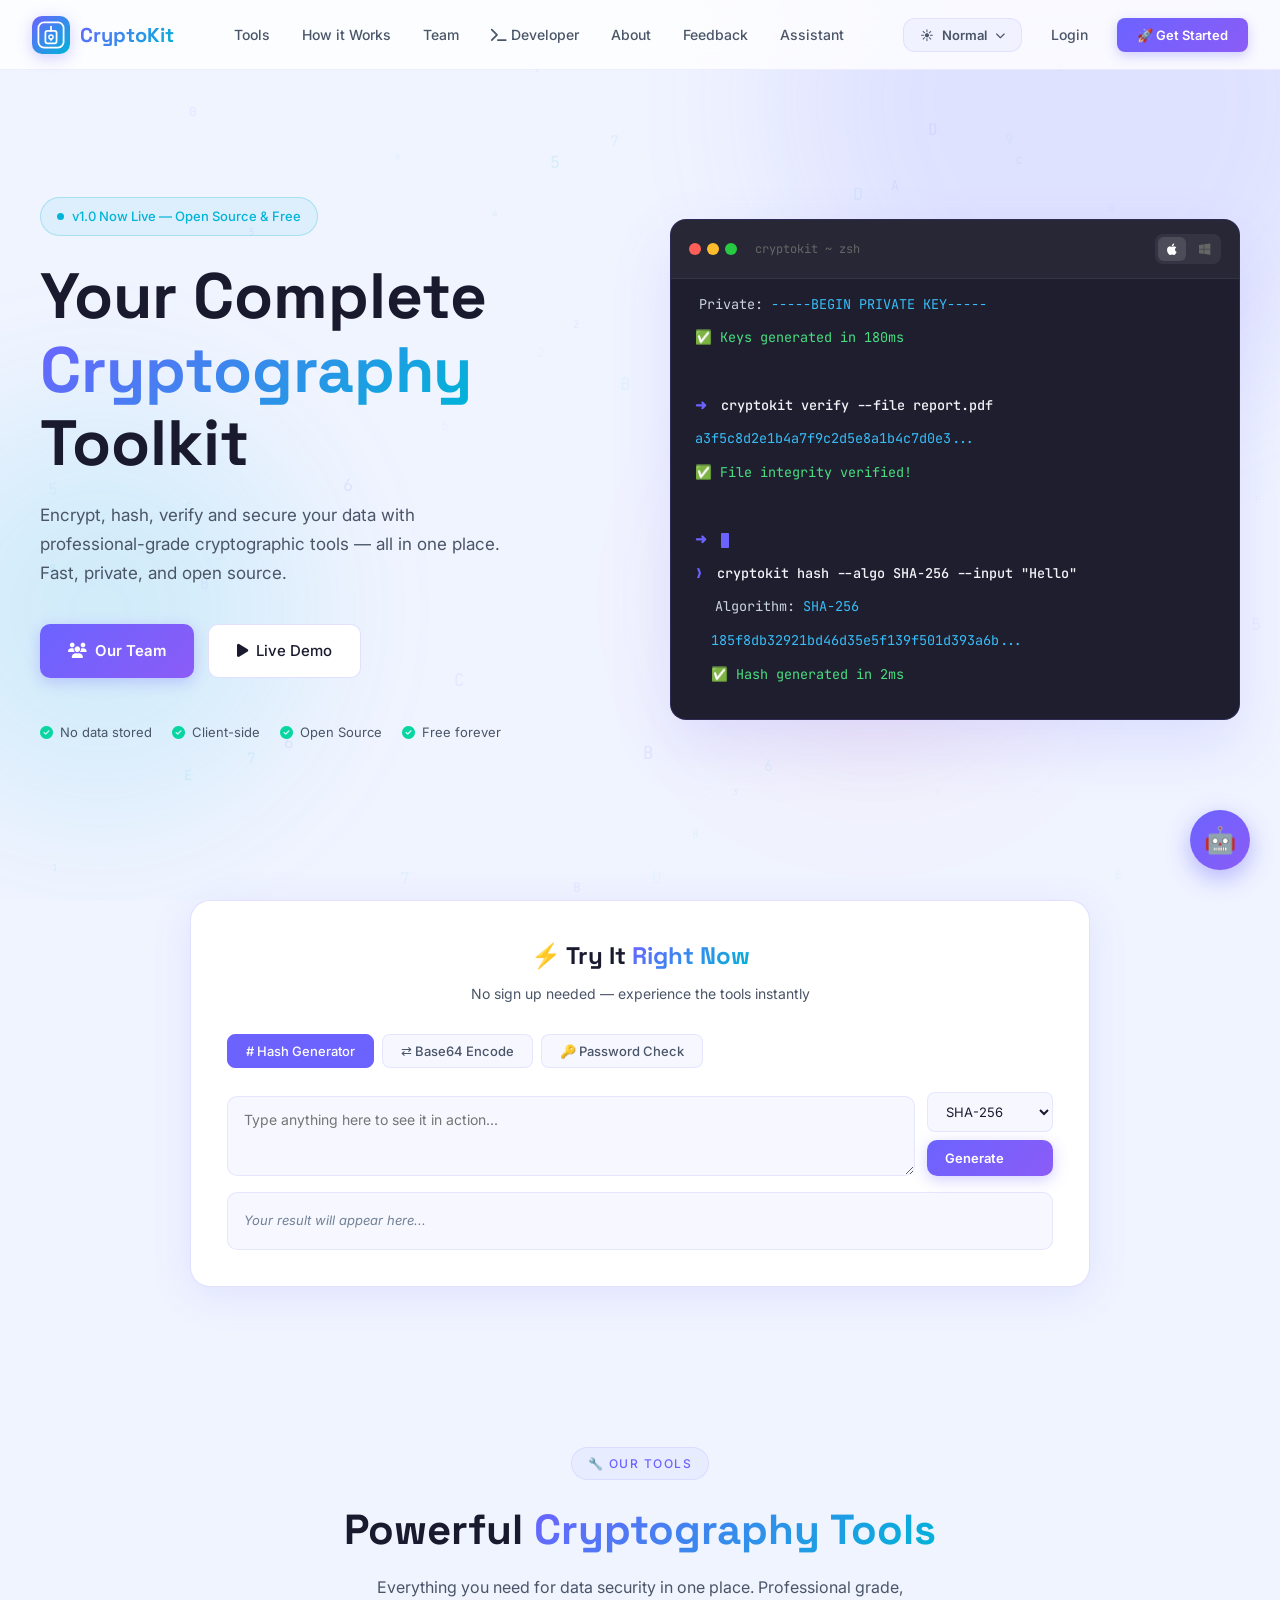
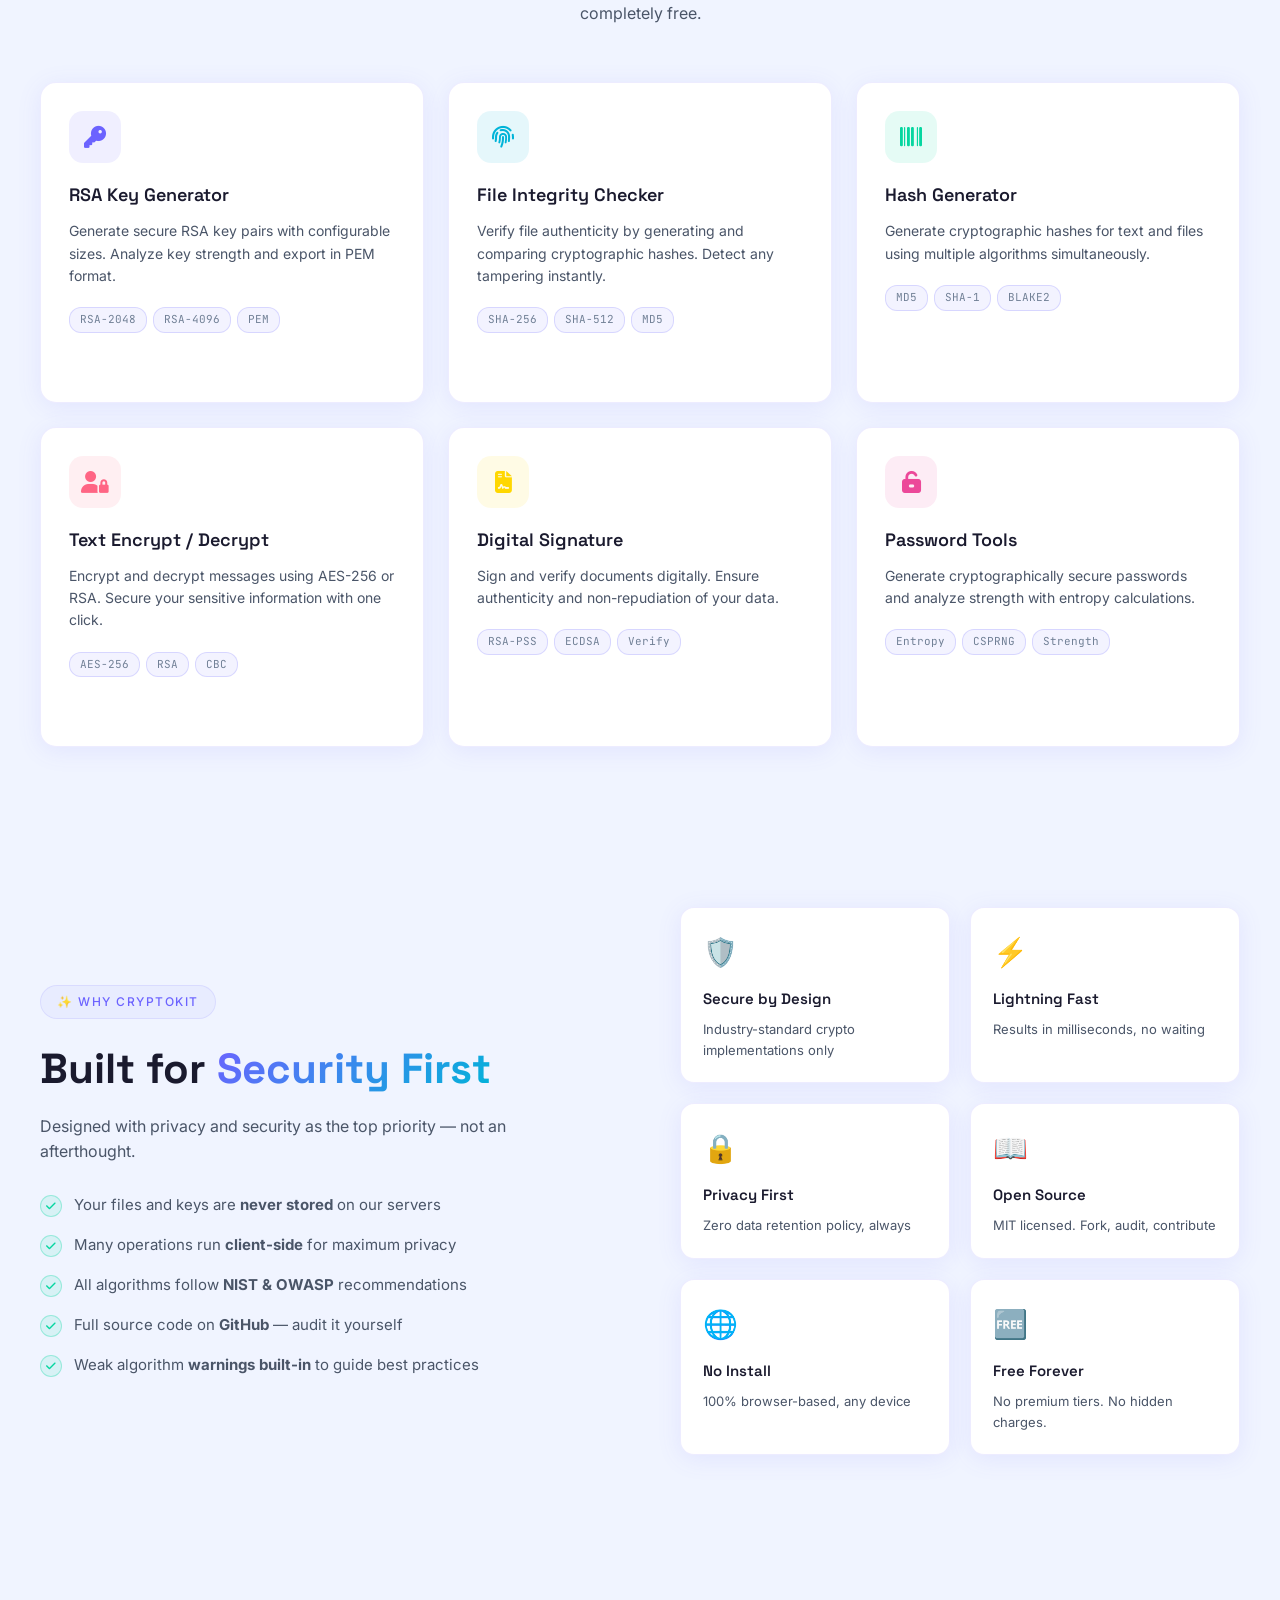
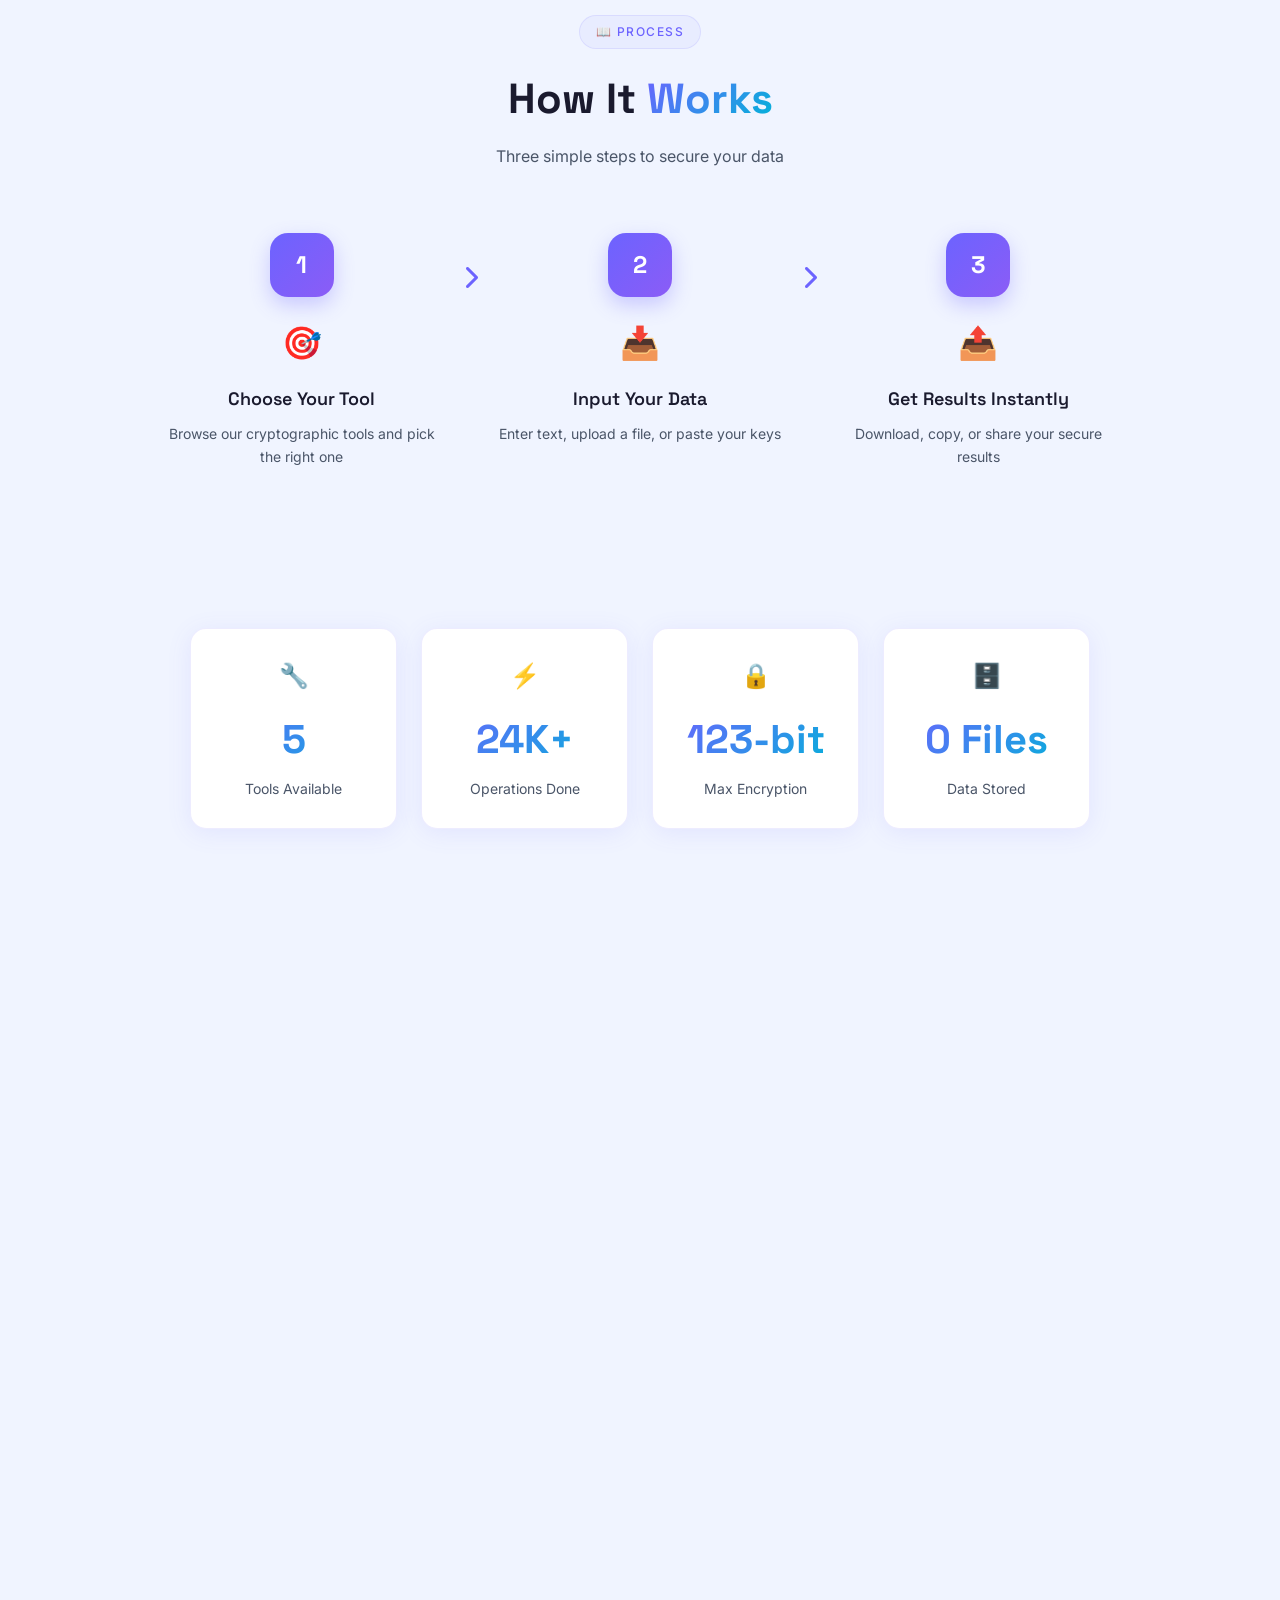
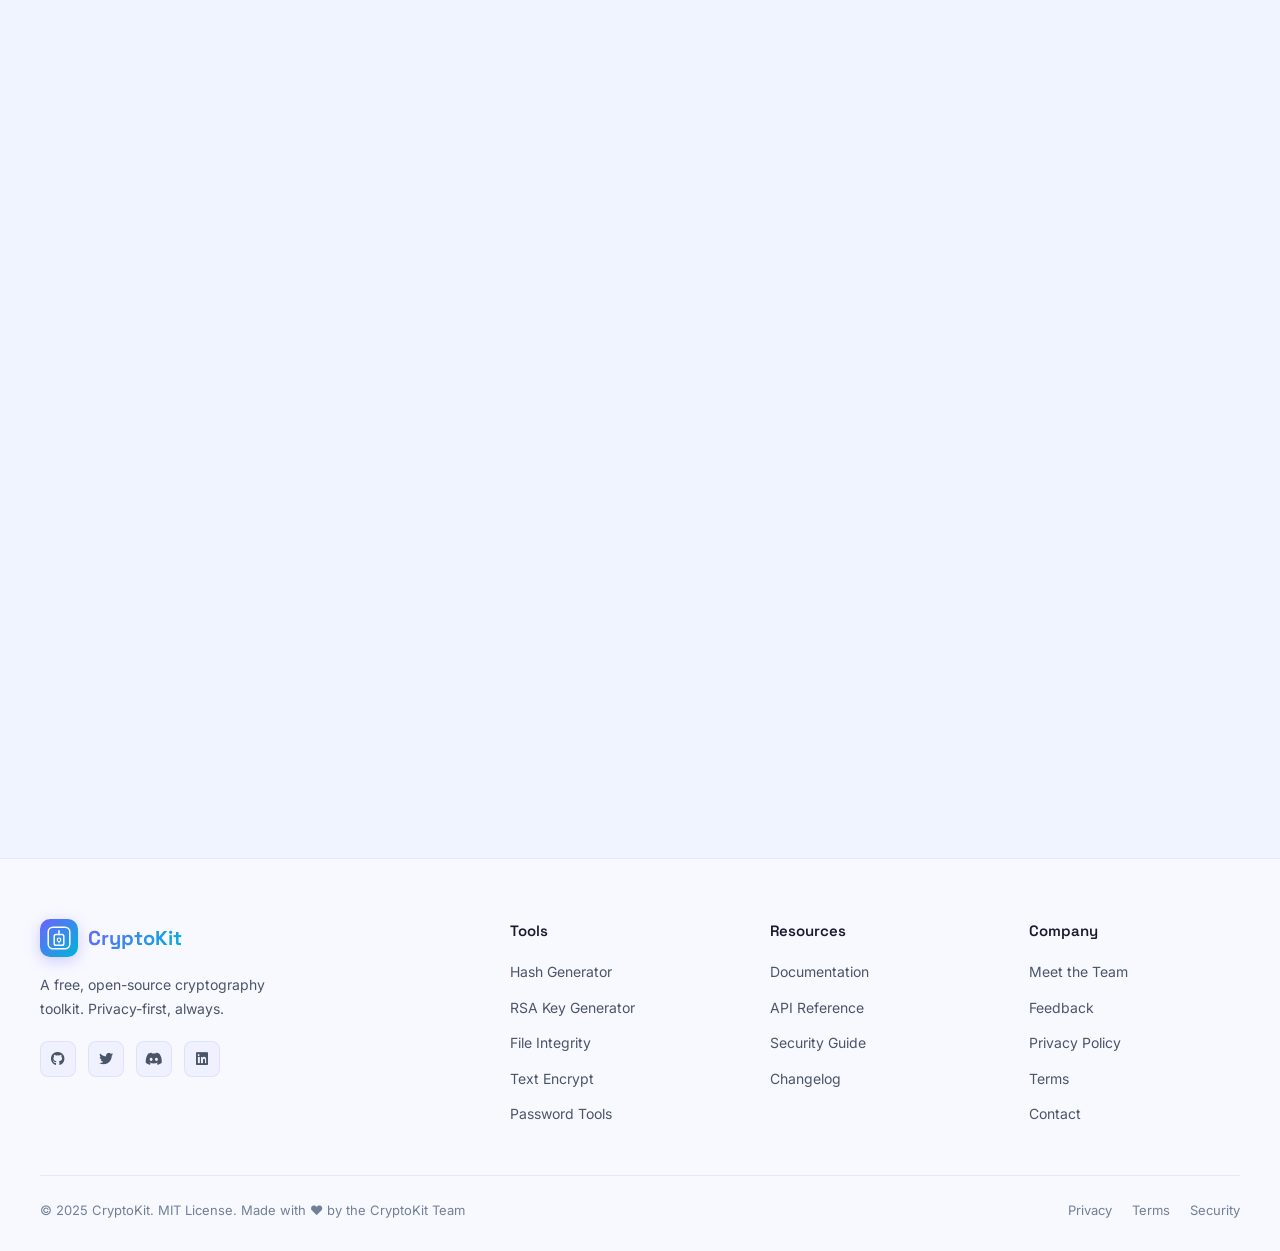
==== commit 1c952119: "Updated index file and added developer files" ====
--- a/index.html
+++ b/index.html
@@ -36,82 +36,240 @@
 
 
     <!-- ═══════════════════════════════════
-         NAVBAR
-    ═══════════════════════════════════ -->
-    <nav class="navbar" id="navbar">
-
-        <a href="#home" class="nav-logo">
-            <div class="nav-logo-icon">
-                <svg viewBox="0 0 40 40" width="28" height="28" fill="none">
-                    <rect x="2" y="2" width="36" height="36" rx="8" stroke="currentColor" stroke-width="2.5"/>
-                    <path d="M20 8L20 14" stroke="currentColor" stroke-width="2.5" stroke-linecap="round"/>
-                    <rect x="12" y="14" width="16" height="18" rx="3" stroke="currentColor" stroke-width="2.5"/>
-                    <circle cx="20" cy="23" r="3" stroke="currentColor" stroke-width="2"/>
-                    <path d="M20 26L20 28" stroke="currentColor" stroke-width="2" stroke-linecap="round"/>
-                </svg>
-            </div>
-            <span class="nav-logo-text">CryptoKit</span>
-        </a>
-
-        <ul class="nav-links">
-            <li><a href="#tools">Tools</a></li>
-            <li><a href="#how">How it Works</a></li>
-            <li><a href="team.html">Team</a></li>
-            <li><a href="#about">About</a></li>
-            <li><a href="#feedback">Feedback</a></li>
-            <li><a href="#" onclick="event.preventDefault();toggleChat();">Assistant</a></li>
-        </ul>
-
-        <div class="nav-actions">
-            <!-- Mode Dropdown -->
-            <div class="mode-selector" id="modeSelector">
-                <button class="mode-btn" onclick="toggleModeDropdown()">
-                    <span id="modeIcon">☀️</span>
-                    <span class="mode-label" id="modeLabel">Normal</span>
-                    <i class="fas fa-chevron-down mode-arrow" id="modeArrow"></i>
-                </button>
-                <div class="mode-dropdown" id="modeDropdown">
-                    <div class="mode-option" onclick="selectMode('normal')">
-                        <span class="mode-option-icon">☀️</span>
-                        <div>
-                            <div class="mode-option-title">Normal Mode</div>
-                            <div class="mode-option-desc">Clean &amp; professional look</div>
+     NAVBAR
+═══════════════════════════════════ -->
+<nav class="navbar" id="navbar">
+
+    <a href="#home" class="nav-logo">
+        <div class="nav-logo-icon">
+            <svg viewBox="0 0 40 40" width="28" height="28" fill="none">
+                <rect x="2" y="2" width="36" height="36" rx="8"
+                      stroke="currentColor" stroke-width="2.5"/>
+                <path d="M20 8L20 14"
+                      stroke="currentColor" stroke-width="2.5"
+                      stroke-linecap="round"/>
+                <rect x="12" y="14" width="16" height="18" rx="3"
+                      stroke="currentColor" stroke-width="2.5"/>
+                <circle cx="20" cy="23" r="3"
+                        stroke="currentColor" stroke-width="2"/>
+                <path d="M20 26L20 28"
+                      stroke="currentColor" stroke-width="2"
+                      stroke-linecap="round"/>
+            </svg>
+        </div>
+
+        <span class="nav-logo-text">CryptoKit</span>
+    </a>
+
+
+    <!-- NAVIGATION LINKS -->
+    <ul class="nav-links">
+
+        <li>
+            <a href="#tools">Tools</a>
+        </li>
+
+        <li>
+            <a href="#how">How it Works</a>
+        </li>
+
+        <li>
+            <a href="team.html">Team</a>
+        </li>
+
+        <!-- Developer Terminal -->
+        <li>
+            <a href="developer.html">
+                <i class="fas fa-terminal"></i>
+                Developer
+            </a>
+        </li>
+
+        <li>
+            <a href="#about">About</a>
+        </li>
+
+        <li>
+            <a href="#feedback">Feedback</a>
+        </li>
+
+        <li>
+            <a href="#"
+               onclick="event.preventDefault();toggleChat();">
+                Assistant
+            </a>
+        </li>
+
+    </ul>
+
+
+    <!-- RIGHT NAV ACTIONS -->
+    <div class="nav-actions">
+
+        <!-- MODE DROPDOWN -->
+        <div class="mode-selector" id="modeSelector">
+
+            <button class="mode-btn" onclick="toggleModeDropdown()">
+                <span id="modeIcon">☀️</span>
+                <span class="mode-label" id="modeLabel">Normal</span>
+
+                <i class="fas fa-chevron-down mode-arrow"
+                   id="modeArrow"></i>
+            </button>
+
+
+            <div class="mode-dropdown" id="modeDropdown">
+
+                <!-- NORMAL MODE -->
+                <div class="mode-option"
+                     onclick="selectMode('normal')">
+
+                    <span class="mode-option-icon">☀️</span>
+
+                    <div>
+                        <div class="mode-option-title">
+                            Normal Mode
                         </div>
-                        <i class="fas fa-check mode-check" id="checkNormal"></i>
+
+                        <div class="mode-option-desc">
+                            Clean &amp; professional look
+                        </div>
                     </div>
-                    <div class="mode-option" onclick="selectMode('hacker')">
-                        <span class="mode-option-icon">💀</span>
-                        <div>
-                            <div class="mode-option-title">Hacker Mode</div>
-                            <div class="mode-option-desc">Matrix &amp; terminal vibes</div>
+
+                    <i class="fas fa-check mode-check"
+                       id="checkNormal"></i>
+
+                </div>
+
+
+                <!-- HACKER MODE -->
+                <div class="mode-option"
+                     onclick="selectMode('hacker')">
+
+                    <span class="mode-option-icon">💀</span>
+
+                    <div>
+                        <div class="mode-option-title">
+                            Hacker Mode
                         </div>
-                        <i class="fas fa-check mode-check" id="checkHacker" style="display:none;"></i>
+
+                        <div class="mode-option-desc">
+                            Matrix &amp; terminal vibes
+                        </div>
                     </div>
-                </div>
-            </div>
-
-            <button class="btn-nav-login">Login</button>
-            <button class="btn-nav-cta">🚀 Get Started</button>
-        </div>
-
-        <div class="hamburger" onclick="toggleMenu()">
-            <span></span>
-            <span></span>
-            <span></span>
-        </div>
-    </nav>
-
-    <!-- Mobile Menu -->
-    <div class="mobile-menu" id="mobileMenu">
-        <a href="#tools"    onclick="toggleMenu()">🔧 Tools</a>
-        <a href="#how"      onclick="toggleMenu()">📖 How it Works</a>
-        <a href="team.html" onclick="toggleMenu()">👥 Team</a>
-        <a href="#about"    onclick="toggleMenu()">ℹ️ About</a>
-        <a href="#feedback" onclick="toggleMenu()">💬 Feedback</a>
-        <a href="#" onclick="event.preventDefault();toggleMenu();toggleChat();">🤖 Assistant</a>
-        <a href="#" onclick="event.preventDefault();toggleMenu();mobileThemeSwitch();">🔄 Switch Theme</a>
+
+                    <i class="fas fa-check mode-check"
+                       id="checkHacker"
+                       style="display:none;"></i>
+
+                </div>
+
+
+                <!-- DEVELOPER MODE -->
+                <div class="mode-option"
+                     onclick="window.location.href='developer.html'">
+
+                    <span class="mode-option-icon">💻</span>
+
+                    <div>
+                        <div class="mode-option-title">
+                            Developer Mode
+                        </div>
+
+                        <div class="mode-option-desc">
+                            Interactive crypto terminal
+                        </div>
+                    </div>
+
+                    <i class="fas fa-terminal mode-check"
+                       style="display:none;"></i>
+
+                </div>
+
+            </div>
+
+        </div>
+
+
+        <!-- LOGIN -->
+        <button class="btn-nav-login">
+            Login
+        </button>
+
+
+        <!-- GET STARTED -->
+        <button class="btn-nav-cta">
+            🚀 Get Started
+        </button>
+
     </div>
 
+
+    <!-- HAMBURGER -->
+    <div class="hamburger" onclick="toggleMenu()">
+        <span></span>
+        <span></span>
+        <span></span>
+    </div>
+
+</nav>
+
+
+<!-- ═══════════════════════════════════
+     MOBILE MENU
+═══════════════════════════════════ -->
+
+<div class="mobile-menu" id="mobileMenu">
+
+    <a href="#tools"
+       onclick="toggleMenu()">
+        🔧 Tools
+    </a>
+
+    <a href="#how"
+       onclick="toggleMenu()">
+        📖 How it Works
+    </a>
+
+    <a href="team.html"
+       onclick="toggleMenu()">
+        👥 Team
+    </a>
+
+    <!-- Developer Mode -->
+    <a href="developer.html">
+        💻 Developer Mode
+    </a>
+
+    <a href="#about"
+       onclick="toggleMenu()">
+        ℹ️ About
+    </a>
+
+    <a href="#feedback"
+       onclick="toggleMenu()">
+        💬 Feedback
+    </a>
+
+    <a href="#"
+       onclick="
+           event.preventDefault();
+           toggleMenu();
+           toggleChat();
+       ">
+        🤖 Assistant
+    </a>
+
+    <a href="#"
+       onclick="
+           event.preventDefault();
+           toggleMenu();
+           mobileThemeSwitch();
+       ">
+        🔄 Switch Theme
+    </a>
+
+</div>
 
     <!-- ═══════════════════════════════════
          HERO SECTION
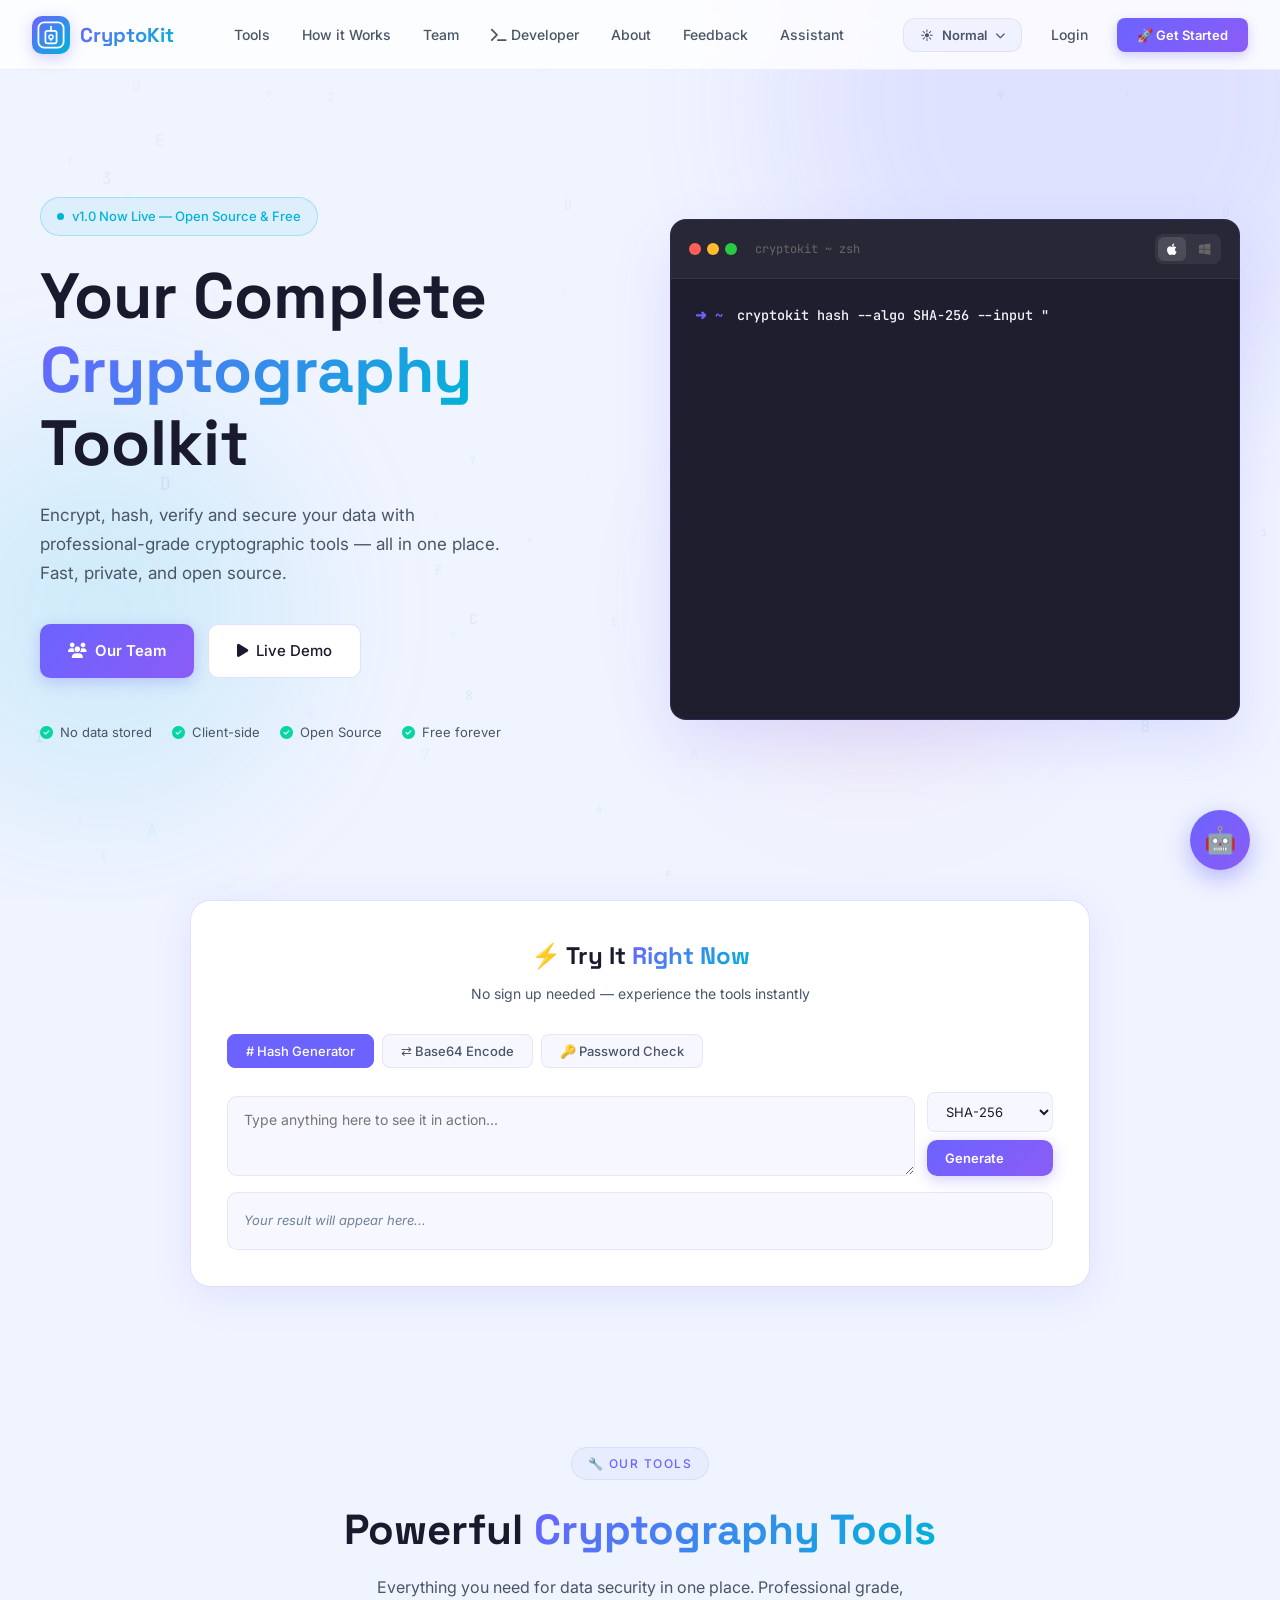
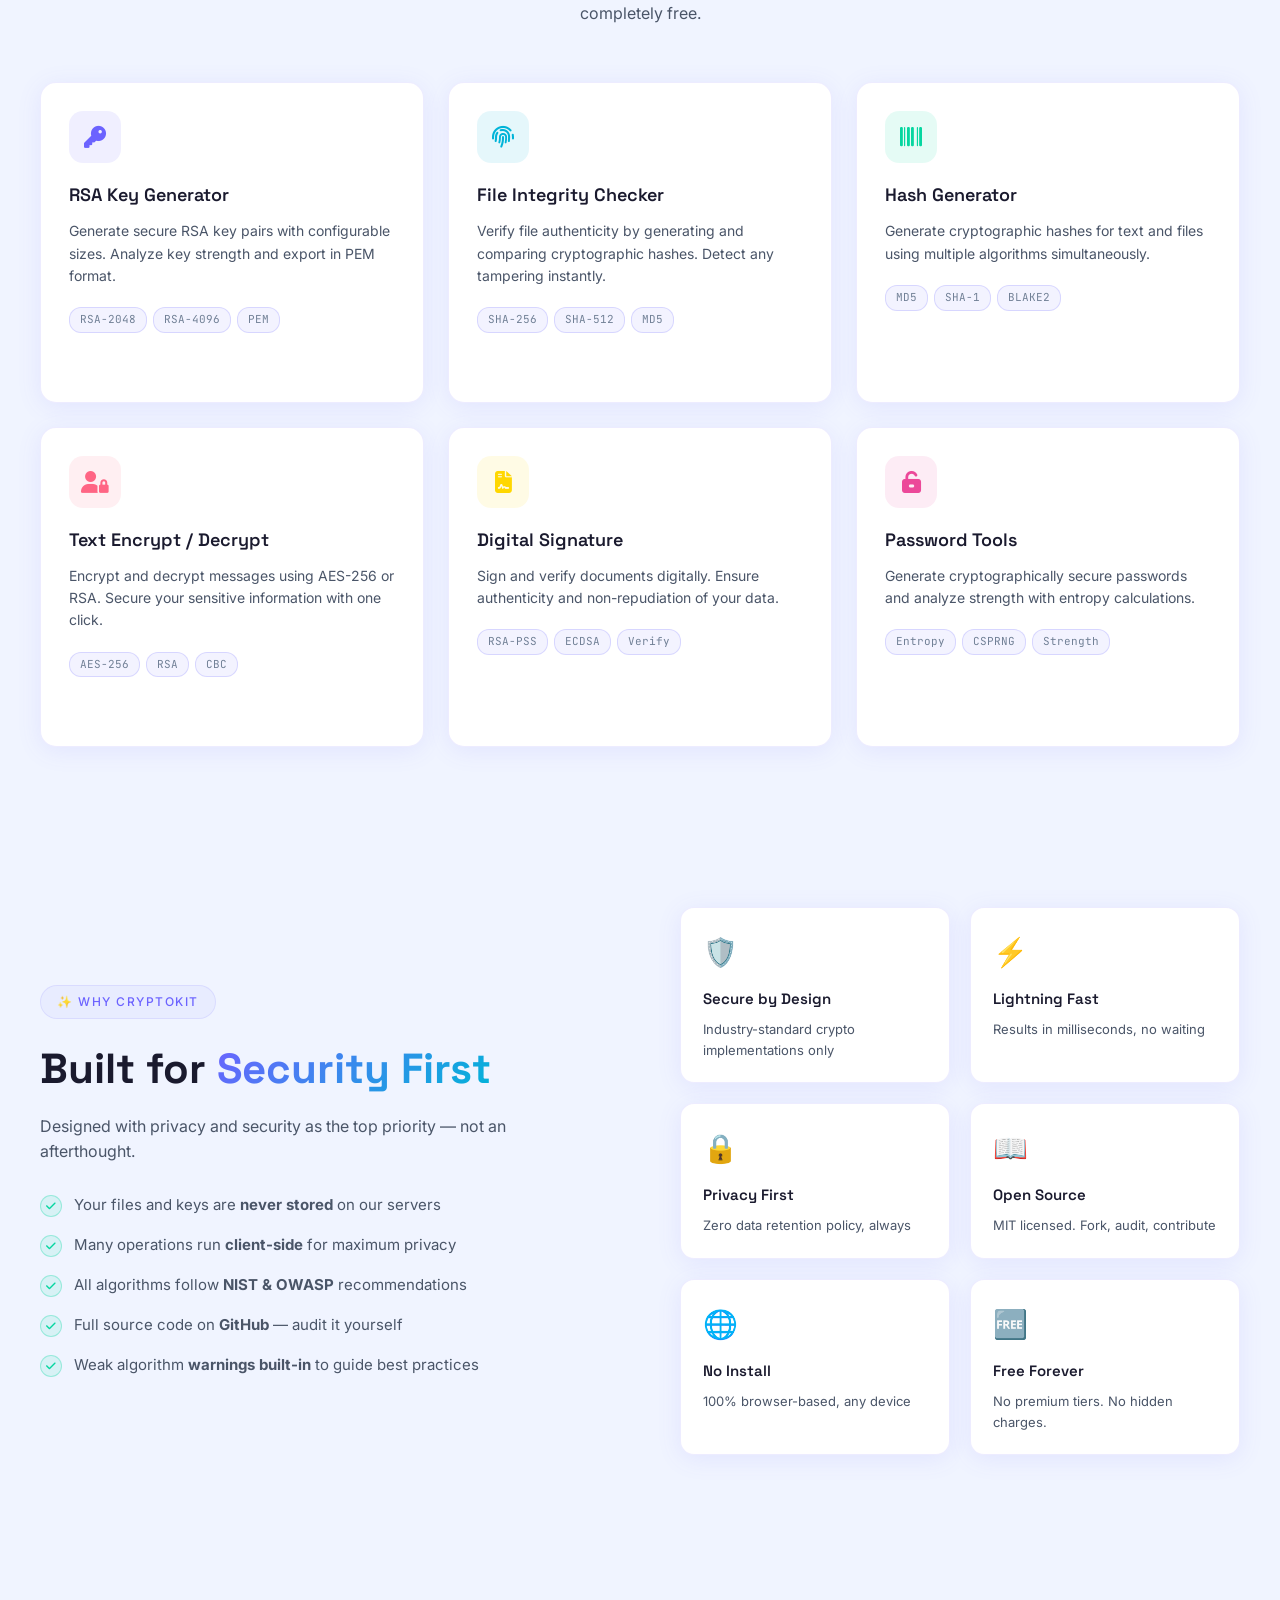
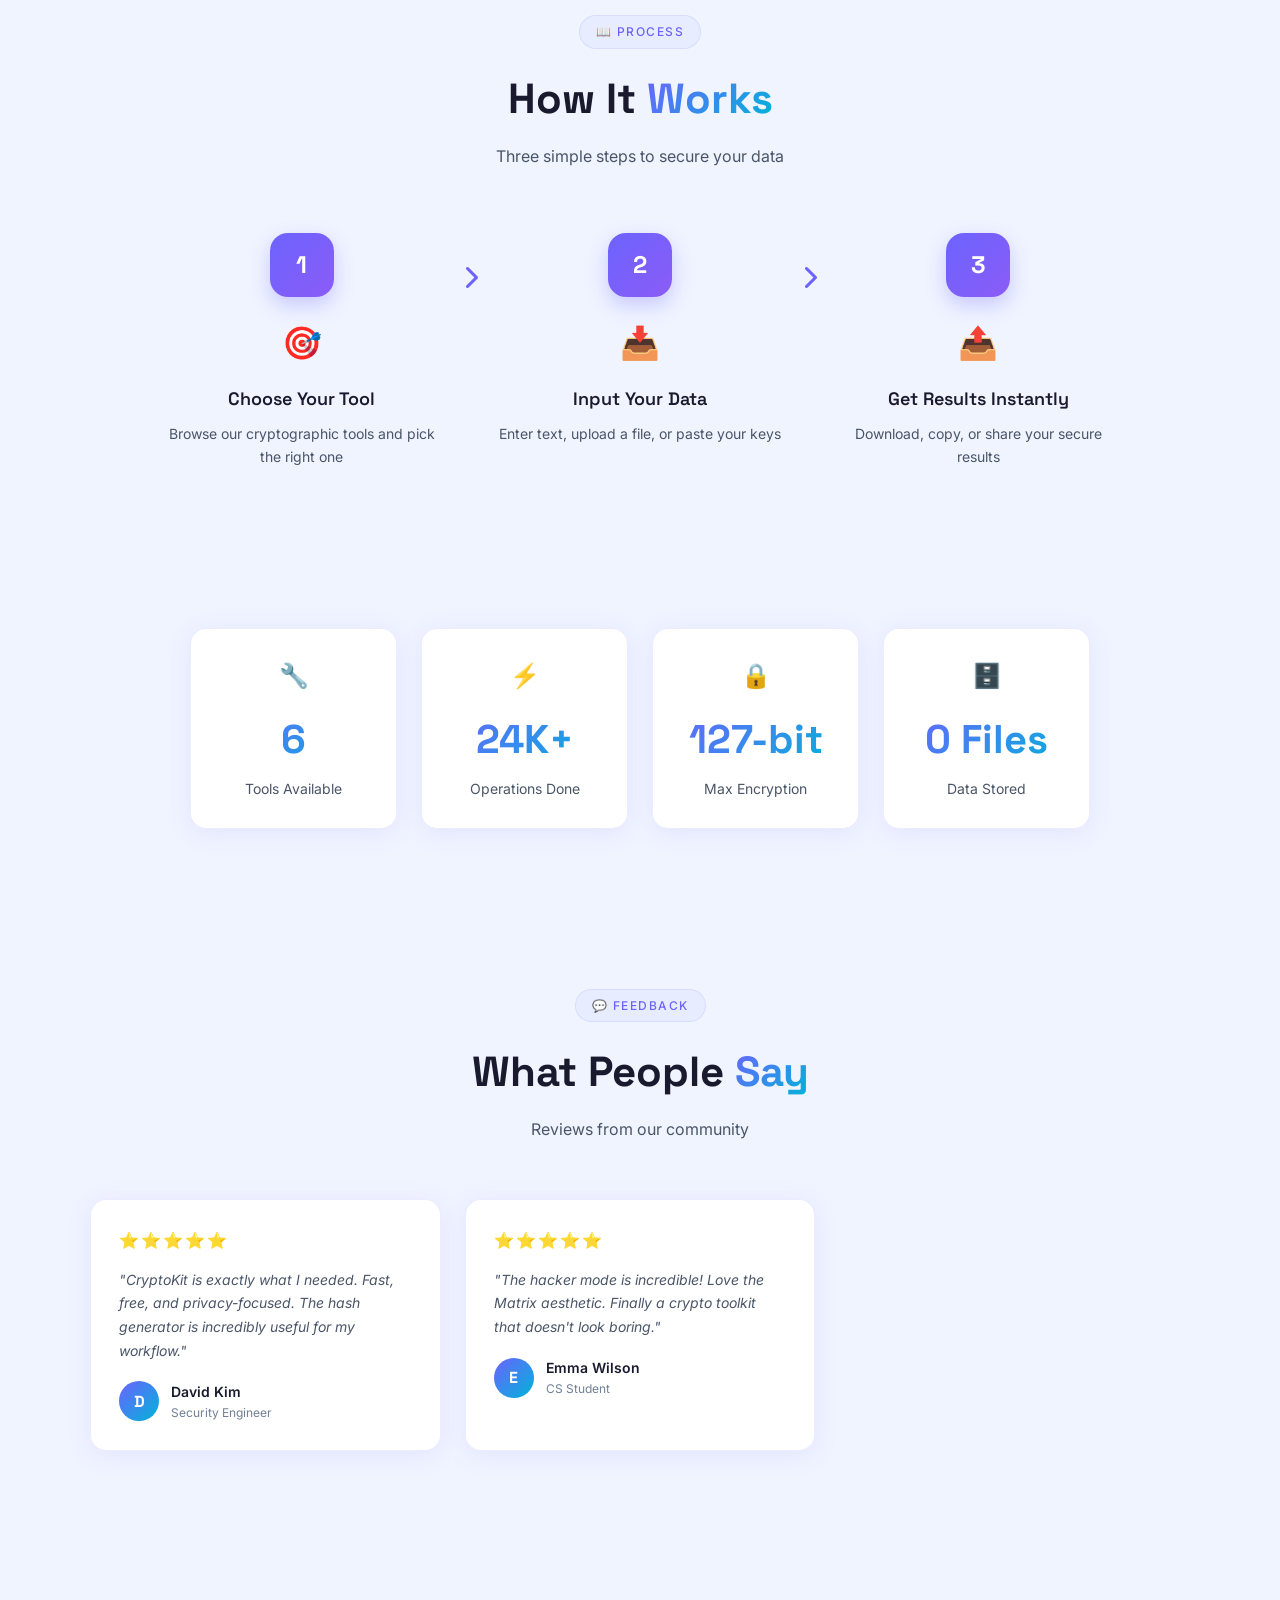
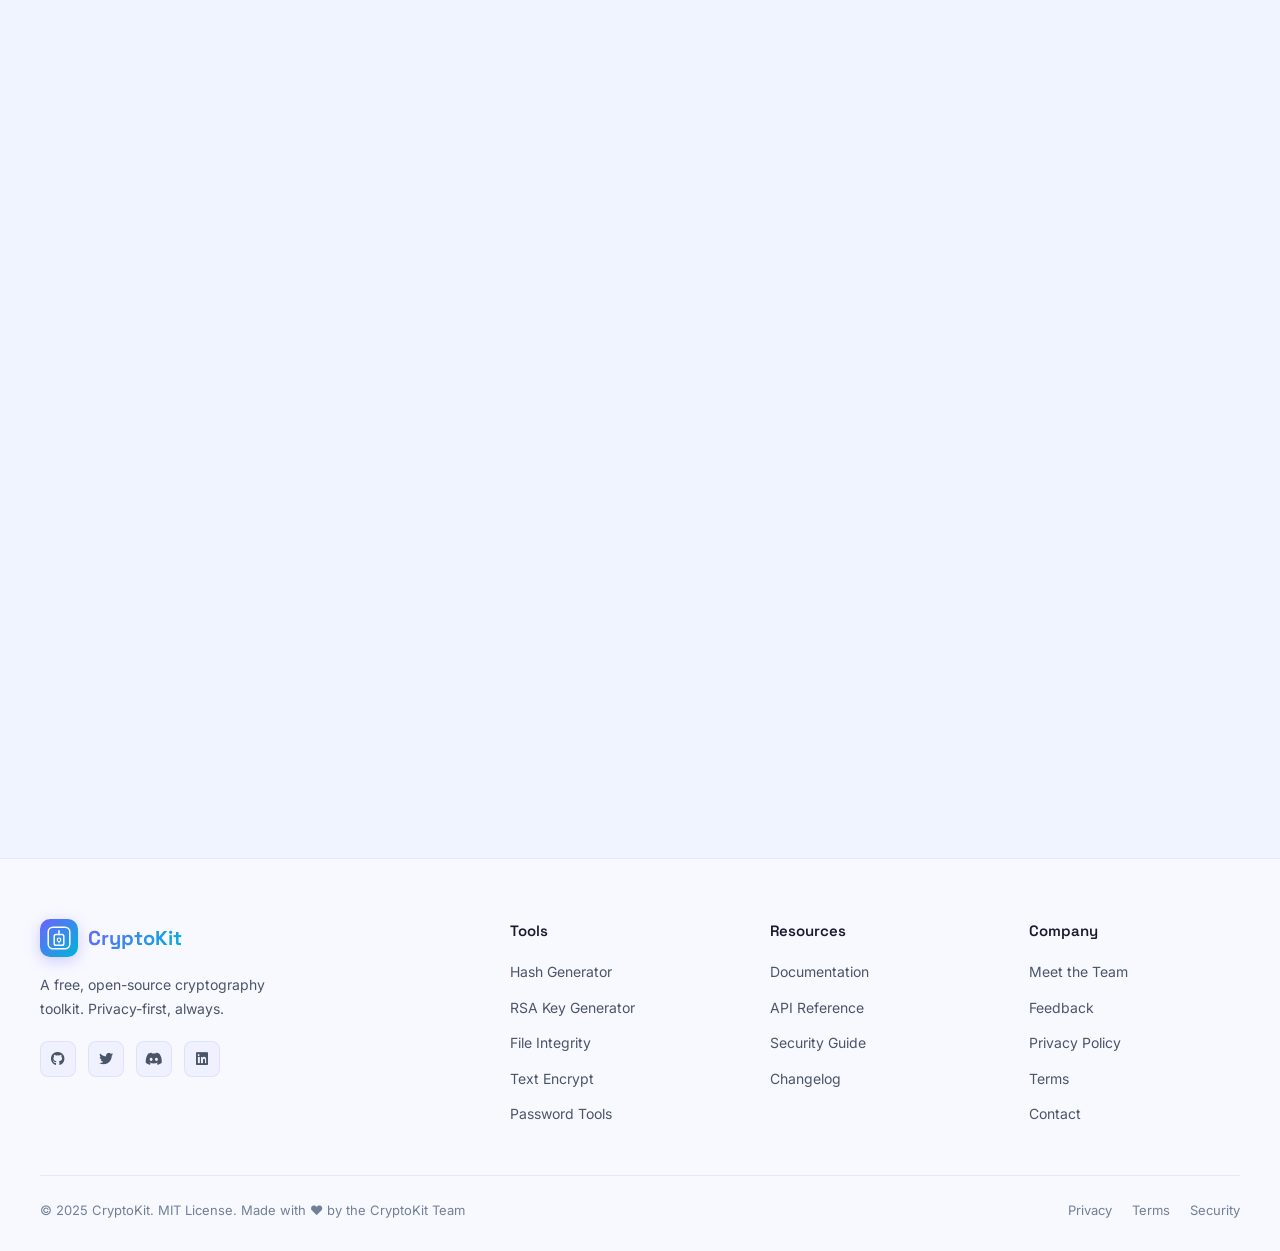
==== commit c0d3ff87: "Updated index file" ====
--- a/index.html
+++ b/index.html
@@ -913,4 +913,5 @@
     <script src="script.js"></script>
 
 </body>
-</html>+</html>
+
--- a/style.css
+++ b/style.css
@@ -116,7 +116,6 @@
    BACKGROUNDS
 ═══════════════════════════════════════════ */
 
-/* Matrix Canvas - Hacker Mode */
 #matrix-canvas {
     position: fixed;
     top: 0; left: 0;
@@ -128,7 +127,6 @@
 }
 [data-theme="hacker"] #matrix-canvas { display: block; }
 
-/* Particle Canvas - Normal Mode */
 #particle-canvas {
     position: fixed;
     top: 0; left: 0;
@@ -139,7 +137,6 @@
 }
 [data-theme="hacker"] #particle-canvas { display: none; }
 
-/* Scanlines Overlay - Hacker Mode */
 .scanlines {
     position: fixed;
     inset: 0;
@@ -155,7 +152,6 @@
 }
 [data-theme="hacker"] .scanlines { display: block; }
 
-/* Gradient Blob Shapes - Normal Mode */
 .bg-shapes {
     position: fixed;
     inset: 0;
@@ -245,7 +241,6 @@
     97% { transform: translate(0); opacity: 0; }
 }
 
-/* Border Pulse for Hacker Cards */
 [data-theme="hacker"] .tool-card,
 [data-theme="hacker"] .feature-card,
 [data-theme="hacker"] .stat-card {
@@ -263,7 +258,6 @@
     animation: none;
 }
 
-/* Hacker Text Glow */
 [data-theme="hacker"] .section-title,
 [data-theme="hacker"] .tool-name,
 [data-theme="hacker"] .hero-title {
@@ -309,7 +303,6 @@
     max-width: 550px;
 }
 
-/* Gradient Text */
 [data-theme="normal"] .gradient-text {
     background: linear-gradient(135deg, #6C63FF, #00B4D8);
     -webkit-background-clip: text;
@@ -459,7 +452,6 @@
     box-shadow: 0 0 8px var(--primary);
 }
 
-/* Theme Transition Overlay */
 .theme-transition-overlay {
     position: fixed;
     inset: 0;
@@ -642,7 +634,6 @@
     box-shadow: 0 0 30px var(--primary-glow);
 }
 
-/* Hamburger */
 .hamburger {
     display: none;
     flex-direction: column;
@@ -657,7 +648,6 @@
     border-radius: 2px;
 }
 
-/* Mobile Menu */
 .mobile-menu {
     display: none;
     position: fixed;
@@ -837,7 +827,7 @@
     font-family: 'JetBrains Mono', monospace;
     font-size: 13.5px;
     line-height: 1.9;
-    height: 440px;                 /* ✅ Locked height prevents layout jumps */
+    height: 440px;
     min-height: 440px;
     max-height: 440px;
     overflow-y: auto;
@@ -1394,7 +1384,6 @@
 .scroll-top.visible { display: flex; }
 .scroll-top:hover { transform: translateY(-3px); }
 
-/* Fade Up Animation */
 .fade-up {
     opacity: 0; transform: translateY(30px); transition: all 0.6s;
 }
@@ -1453,7 +1442,6 @@
     box-shadow: 0 0 40px rgba(0, 255, 65, 0.12);
 }
 
-/* Chat Header */
 .ai-chat-header {
     padding: 16px 18px; display: flex;
     align-items: center; justify-content: space-between; flex-shrink: 0;
@@ -1511,7 +1499,6 @@
 }
 [data-theme="hacker"] .ai-header-btn:hover { background: rgba(0, 255, 65, 0.15); }
 
-/* Category Chips */
 .ai-categories {
     padding: 12px 16px; border-bottom: 1px solid var(--glass-border); flex-shrink: 0;
 }
@@ -1540,7 +1527,6 @@
     background: rgba(0, 255, 65, 0.12); color: var(--primary);
 }
 
-/* Messages */
 .ai-messages {
     flex: 1; overflow-y: auto; padding: 16px;
     display: flex; flex-direction: column; gap: 14px;
@@ -1604,7 +1590,6 @@
 }
 [data-theme="hacker"] .ai-tool-btn:hover { background: rgba(0, 255, 65, 0.15); }
 
-/* Typing Indicator */
 .ai-typing { display: flex; gap: 8px; align-items: center; animation: msgIn 0.3s ease; }
 .ai-typing-dots {
     padding: 12px 16px; border-radius: 14px;
@@ -1627,7 +1612,6 @@
     30% { transform: translateY(-6px); opacity: 1; }
 }
 
-/* Feedback */
 .ai-feedback {
     display: flex; align-items: center; gap: 8px;
     margin-top: 8px; font-size: 11px; color: var(--text-muted);
@@ -1640,7 +1624,6 @@
 }
 .ai-fb-btn:hover { border-color: var(--primary); }
 
-/* Suggestions */
 .ai-quick-suggestions { display: flex; flex-wrap: wrap; gap: 6px; margin-top: 10px; }
 .ai-suggestion-btn {
     padding: 5px 12px; border-radius: 12px; font-size: 11px;
@@ -1659,7 +1642,6 @@
     background: rgba(0, 255, 65, 0.1); color: var(--primary);
 }
 
-/* Input Area */
 .ai-input-area {
     padding: 14px 16px; border-top: 1px solid var(--glass-border);
     display: flex; gap: 10px; align-items: flex-end; flex-shrink: 0;
@@ -1708,12 +1690,958 @@
 
 
 /* ═══════════════════════════════════════════
+   FEEDBACK & REVIEW SECTION
+═══════════════════════════════════════════ */
+.feedback-section {
+    position: relative;
+    z-index: 2;
+    padding: 80px 24px;
+}
+
+.feedback-header {
+    text-align: center;
+    margin-bottom: 56px;
+}
+
+.reviews-grid {
+    max-width: 1100px;
+    margin: 0 auto 56px;
+    display: grid;
+    grid-template-columns: repeat(3, 1fr);
+    gap: 24px;
+}
+
+.review-card {
+    border-radius: 16px;
+    padding: 28px;
+    transition: all 0.3s;
+}
+
+[data-theme="normal"] .review-card {
+    background: #fff;
+    border: 1px solid var(--glass-border);
+    box-shadow: var(--shadow);
+}
+
+[data-theme="hacker"] .review-card {
+    background: #050505;
+    border: 1px solid rgba(0, 255, 65, 0.12);
+}
+
+[data-theme="normal"] .review-card:hover {
+    box-shadow: var(--shadow-hover);
+    transform: translateY(-4px);
+}
+
+[data-theme="hacker"] .review-card:hover {
+    border-color: rgba(0, 255, 65, 0.4);
+    transform: translateY(-4px);
+}
+
+.review-stars {
+    font-size: 16px;
+    margin-bottom: 14px;
+    letter-spacing: 2px;
+}
+
+.review-text {
+    font-size: 14px;
+    color: var(--text-secondary);
+    line-height: 1.7;
+    margin-bottom: 18px;
+    font-style: italic;
+}
+
+.review-author {
+    display: flex;
+    align-items: center;
+    gap: 12px;
+}
+
+.review-avatar {
+    width: 40px;
+    height: 40px;
+    border-radius: 50%;
+    display: flex;
+    align-items: center;
+    justify-content: center;
+    font-family: 'Space Grotesk', sans-serif;
+    font-weight: 700;
+    font-size: 16px;
+    flex-shrink: 0;
+}
+
+[data-theme="normal"] .review-avatar {
+    background: linear-gradient(135deg, #6C63FF, #00B4D8);
+    color: #fff;
+}
+
+[data-theme="hacker"] .review-avatar {
+    background: rgba(0, 255, 65, 0.1);
+    border: 1px solid rgba(0, 255, 65, 0.3);
+    color: var(--primary);
+}
+
+.review-name {
+    font-size: 14px;
+    font-weight: 600;
+    color: var(--text-primary);
+}
+
+.review-role {
+    font-size: 12px;
+    color: var(--text-muted);
+}
+
+.feedback-form-wrapper {
+    max-width: 650px;
+    margin: 0 auto;
+    border-radius: 20px;
+    padding: 36px;
+}
+
+[data-theme="normal"] .feedback-form-wrapper {
+    background: #fff;
+    border: 1px solid var(--glass-border);
+    box-shadow: var(--shadow);
+}
+
+[data-theme="hacker"] .feedback-form-wrapper {
+    background: #050505;
+    border: 1px solid rgba(0, 255, 65, 0.15);
+}
+
+.feedback-form-title {
+    font-family: 'Space Grotesk', sans-serif;
+    font-size: 22px;
+    font-weight: 700;
+    color: var(--text-primary);
+    text-align: center;
+    margin-bottom: 24px;
+}
+
+.feedback-form {
+    display: flex;
+    flex-direction: column;
+    gap: 14px;
+}
+
+.feedback-row {
+    display: grid;
+    grid-template-columns: 1fr 1fr;
+    gap: 14px;
+}
+
+.feedback-input,
+.feedback-textarea {
+    border-radius: 10px;
+    padding: 12px 16px;
+    font-size: 14px;
+    font-family: inherit;
+    outline: none;
+    transition: all 0.3s;
+    width: 100%;
+}
+
+[data-theme="normal"] .feedback-input,
+[data-theme="normal"] .feedback-textarea {
+    background: var(--input-bg);
+    border: 1px solid var(--glass-border);
+    color: var(--text-primary);
+}
+
+[data-theme="hacker"] .feedback-input,
+[data-theme="hacker"] .feedback-textarea {
+    background: #000;
+    border: 1px solid rgba(0, 255, 65, 0.2);
+    color: var(--primary);
+    caret-color: var(--primary);
+}
+
+[data-theme="normal"] .feedback-input:focus,
+[data-theme="normal"] .feedback-textarea:focus {
+    border-color: var(--primary);
+    box-shadow: 0 0 0 3px var(--primary-glow);
+}
+
+[data-theme="hacker"] .feedback-input:focus,
+[data-theme="hacker"] .feedback-textarea:focus {
+    border-color: var(--primary);
+    box-shadow: 0 0 12px rgba(0, 255, 65, 0.1);
+}
+
+.feedback-textarea {
+    resize: vertical;
+    min-height: 100px;
+}
+
+.feedback-rating {
+    display: flex;
+    align-items: center;
+    gap: 6px;
+}
+
+.rating-label {
+    font-size: 13px;
+    color: var(--text-secondary);
+    margin-right: 4px;
+}
+
+.rating-star {
+    font-size: 24px;
+    cursor: pointer;
+    transition: all 0.2s;
+    color: var(--text-muted);
+}
+
+.rating-star:hover,
+.rating-star.active {
+    color: #FFD700;
+    transform: scale(1.2);
+    text-shadow: 0 0 8px rgba(255, 215, 0, 0.5);
+}
+
+
+/* ═══════════════════════════════════════════
+   SVG LOGO STYLES
+═══════════════════════════════════════════ */
+.nav-logo-icon {
+    display: flex;
+    align-items: center;
+    justify-content: center;
+}
+
+.nav-logo-icon svg { transition: all 0.3s; }
+
+[data-theme="normal"] .nav-logo-icon svg { color: #fff; }
+
+[data-theme="hacker"] .nav-logo-icon svg {
+    color: var(--primary);
+    filter: drop-shadow(0 0 6px var(--primary));
+}
+
+.nav-logo:hover .nav-logo-icon svg {
+    transform: rotate(15deg) scale(1.1);
+}
+
+
+/* ═══════════════════════════════════════════
+   MODE DROPDOWN SELECTOR
+═══════════════════════════════════════════ */
+.mode-selector { position: relative; }
+
+.mode-btn {
+    display: flex;
+    align-items: center;
+    gap: 8px;
+    background: var(--glass);
+    border: 1px solid var(--glass-border);
+    border-radius: 12px;
+    padding: 8px 16px;
+    cursor: pointer;
+    transition: all 0.3s;
+    font-family: inherit;
+    font-size: 13px;
+    font-weight: 600;
+    color: var(--text-secondary);
+}
+
+.mode-btn:hover {
+    border-color: var(--primary);
+    box-shadow: 0 0 15px var(--primary-glow);
+}
+
+.mode-arrow {
+    font-size: 10px;
+    transition: transform 0.3s;
+}
+
+.mode-arrow.open { transform: rotate(180deg); }
+
+.mode-dropdown {
+    position: absolute;
+    top: calc(100% + 10px);
+    right: 0;
+    width: 240px;
+    border-radius: 16px;
+    padding: 8px;
+    display: none;
+    z-index: 100;
+    animation: dropIn 0.25s ease;
+}
+
+.mode-dropdown.open { display: block; }
+
+@keyframes dropIn {
+    from { opacity: 0; transform: translateY(-8px) scale(0.96); }
+    to { opacity: 1; transform: translateY(0) scale(1); }
+}
+
+[data-theme="normal"] .mode-dropdown {
+    background: #fff;
+    border: 1px solid rgba(108, 99, 255, 0.15);
+    box-shadow: 0 15px 40px rgba(108, 99, 255, 0.15);
+}
+
+[data-theme="hacker"] .mode-dropdown {
+    background: #0A0A0A;
+    border: 1px solid rgba(0, 255, 65, 0.25);
+    box-shadow: 0 15px 40px rgba(0, 255, 65, 0.1);
+}
+
+.mode-option {
+    display: flex;
+    align-items: center;
+    gap: 12px;
+    padding: 12px 14px;
+    border-radius: 12px;
+    cursor: pointer;
+    transition: all 0.2s;
+}
+
+[data-theme="normal"] .mode-option:hover { background: rgba(108, 99, 255, 0.06); }
+[data-theme="hacker"] .mode-option:hover { background: rgba(0, 255, 65, 0.06); }
+
+.mode-option-icon {
+    font-size: 22px;
+    width: 36px;
+    height: 36px;
+    display: flex;
+    align-items: center;
+    justify-content: center;
+    border-radius: 10px;
+    flex-shrink: 0;
+}
+
+[data-theme="normal"] .mode-option-icon { background: var(--glass); }
+[data-theme="hacker"] .mode-option-icon { background: rgba(0, 255, 65, 0.05); }
+
+.mode-option-title {
+    font-size: 13px;
+    font-weight: 600;
+    color: var(--text-primary);
+}
+
+.mode-option-desc {
+    font-size: 11px;
+    color: var(--text-muted);
+    margin-top: 2px;
+}
+
+.mode-check {
+    margin-left: auto;
+    color: var(--primary);
+    font-size: 14px;
+}
+
+
+/* ═══════════════════════════════════════════
+   TERMINAL OS SWITCH
+═══════════════════════════════════════════ */
+.terminal-os-switch {
+    margin-left: auto;
+    display: flex;
+    gap: 4px;
+    background: rgba(255, 255, 255, 0.06);
+    border-radius: 8px;
+    padding: 3px;
+}
+
+.os-btn {
+    width: 28px;
+    height: 24px;
+    border-radius: 6px;
+    border: none;
+    background: transparent;
+    color: #666;
+    cursor: pointer;
+    display: flex;
+    align-items: center;
+    justify-content: center;
+    font-size: 13px;
+    transition: all 0.2s;
+}
+
+.os-btn.active {
+    background: rgba(255, 255, 255, 0.12);
+    color: #fff;
+}
+
+[data-theme="hacker"] .os-btn.active {
+    background: rgba(0, 255, 65, 0.15);
+    color: var(--primary);
+    box-shadow: 0 0 8px rgba(0, 255, 65, 0.2);
+}
+
+.os-btn:hover { color: #fff; }
+[data-theme="hacker"] .os-btn:hover { color: var(--primary); }
+
+
+/* ═══════════════════════════════════════════
+   TERMINAL LINE TYPES (New typewriter system)
+═══════════════════════════════════════════ */
+.terminal-line .terminal-output {
+    color: #a8b4c8;
+    padding-left: 4px;
+}
+
+.terminal-line .terminal-hash {
+    color: #00e5ff;
+    font-size: 11.5px;
+    letter-spacing: 0.5px;
+    padding-left: 4px;
+}
+
+.terminal-line .terminal-info {
+    color: #ffd700;
+    padding-left: 4px;
+}
+
+.terminal-cursor-blink {
+    display: inline-block;
+    color: #00ff88;
+    animation: cursorBlink 1s step-end infinite;
+}
+
+@keyframes cursorBlink {
+    0%, 100% { opacity: 1; }
+    50%       { opacity: 0; }
+}
+
+[data-theme="hacker"] .terminal-line .terminal-output { color: rgba(0,255,65,0.7); }
+[data-theme="hacker"] .terminal-line .terminal-hash   { color: #00FFFF; text-shadow: 0 0 6px #00FFFF; }
+[data-theme="hacker"] .terminal-line .terminal-info   { color: #FFD700; text-shadow: 0 0 6px #FFD700; }
+[data-theme="hacker"] .terminal-cursor-blink          { color: #00FF41; }
+
+
+/* ═══════════════════════════════════════════
+   HACKER MODE — COMPLETE THEME OVERRIDE
+═══════════════════════════════════════════ */
+
+html[data-theme="hacker"] {
+    --green-bright:   #00FF41;
+    --green-neon:     #39FF14;
+    --green-lime:     #CCFF00;
+    --green-dark:     #2D5F2D;
+    --green-glow:     rgba(0, 255, 65, 0.4);
+    --accent-red:     #FF3131;
+    --accent-amber:   #FFB800;
+    --accent-yellow:  #FFEA00;
+    --accent-cyan:    #00E5FF;
+    --accent-magenta: #FF10F0;
+    --accent-purple:  #B026FF;
+    --accent-orange:  #FF8C00;
+    --hacker-bg:      #030503;
+    --hacker-panel:   #0A140A;
+    --hacker-terminal:#0D1B0D;
+}
+
+html[data-theme="hacker"] body {
+    background: var(--hacker-bg) !important;
+    color: var(--green-bright) !important;
+    font-family: 'JetBrains Mono', 'Share Tech Mono', monospace !important;
+}
+
+html[data-theme="hacker"] body::before {
+    content: '';
+    position: fixed;
+    top: 0; left: 0;
+    width: 100%; height: 100%;
+    background-image:
+        linear-gradient(rgba(0, 255, 65, 0.08) 1px, transparent 1px),
+        linear-gradient(90deg, rgba(0, 255, 65, 0.08) 1px, transparent 1px);
+    background-size: 40px 40px;
+    z-index: 0;
+    animation: hk-grid-move 20s linear infinite;
+    pointer-events: none;
+}
+
+@keyframes hk-grid-move {
+    0%   { background-position: 0 0; }
+    100% { background-position: 40px 40px; }
+}
+
+html[data-theme="hacker"] body::after {
+    content: '';
+    position: fixed;
+    top: 0; left: 0;
+    width: 100%; height: 100%;
+    background:
+        radial-gradient(circle at 20% 30%, rgba(0, 255, 65, 0.15) 0%, transparent 40%),
+        radial-gradient(circle at 80% 70%, rgba(0, 229, 255, 0.1) 0%, transparent 40%),
+        radial-gradient(circle at 50% 50%, rgba(255, 16, 240, 0.08) 0%, transparent 50%),
+        radial-gradient(ellipse at center, transparent 40%, rgba(0, 0, 0, 0.7) 100%);
+    z-index: 1;
+    pointer-events: none;
+    animation: hk-glow-pulse 8s ease-in-out infinite;
+}
+
+@keyframes hk-glow-pulse {
+    0%, 100% { opacity: 0.6; }
+    50%       { opacity: 1; }
+}
+
+html[data-theme="hacker"] .scanlines {
+    display: block !important;
+    position: fixed;
+    top: 0; left: 0;
+    width: 100%; height: 100%;
+    background: repeating-linear-gradient(
+        0deg,
+        rgba(0, 0, 0, 0.25),
+        rgba(0, 0, 0, 0.25) 1px,
+        transparent 1px,
+        transparent 3px
+    );
+    pointer-events: none;
+    z-index: 9999;
+}
+
+html[data-theme="hacker"] #matrix-canvas  { opacity: 0.35 !important; z-index: 2 !important; }
+html[data-theme="hacker"] #particle-canvas { opacity: 0.4  !important; z-index: 3 !important; }
+
+html[data-theme="hacker"]::before {
+    content: '';
+    position: fixed;
+    top: 0; left: 0;
+    width: 100%; height: 4px;
+    background: linear-gradient(90deg, transparent, var(--green-bright), transparent);
+    z-index: 9997;
+    animation: hk-scan 6s linear infinite;
+    pointer-events: none;
+    opacity: 0.6;
+    box-shadow: 0 0 20px var(--green-bright);
+}
+
+@keyframes hk-scan {
+    0%   { transform: translateY(0); }
+    100% { transform: translateY(100vh); }
+}
+
+html[data-theme="hacker"]::after {
+    content: '';
+    position: fixed;
+    left: 0;
+    top: 30%;
+    width: 100%;
+    height: 3px;
+    background: var(--accent-magenta);
+    z-index: 9996;
+    pointer-events: none;
+    opacity: 0;
+    box-shadow: 0 0 15px var(--accent-magenta);
+    animation: hk-screen-glitch 3s infinite;
+}
+
+@keyframes hk-screen-glitch {
+    0%, 85%, 100% { opacity: 0; top: -10px; }
+    86% { opacity: 1; top: 25%; }
+    87% { opacity: 0.8; top: 25%; transform: scaleX(0.98); }
+    88% { opacity: 0; }
+    92% { opacity: 1; top: 65%; background: var(--accent-cyan); box-shadow: 0 0 15px var(--accent-cyan); }
+    93% { opacity: 0; }
+}
+
+html[data-theme="hacker"] .navbar {
+    background: rgba(5, 10, 5, 0.7) !important;
+    backdrop-filter: blur(10px);
+    border: 1px solid rgba(0, 255, 65, 0.2) !important;
+    box-shadow: 0 0 30px rgba(0, 255, 65, 0.1);
+}
+
+html[data-theme="hacker"] .nav-logo,
+html[data-theme="hacker"] .nav-logo-text {
+    color: var(--green-bright) !important;
+    text-shadow: 0 0 10px var(--green-bright);
+    animation: hk-logo-tear 3s infinite;
+}
+
+html[data-theme="hacker"] .nav-logo-icon {
+    color: var(--green-bright) !important;
+    border-color: var(--green-bright) !important;
+    box-shadow: 0 0 15px var(--green-glow);
+    background: rgba(0, 255, 65, 0.05);
+}
+
+html[data-theme="hacker"] .nav-links li:nth-child(1) a { color: var(--green-bright)   !important; }
+html[data-theme="hacker"] .nav-links li:nth-child(2) a { color: var(--accent-cyan)     !important; }
+html[data-theme="hacker"] .nav-links li:nth-child(3) a { color: var(--accent-amber)    !important; }
+html[data-theme="hacker"] .nav-links li:nth-child(4) a { color: var(--accent-magenta)  !important; }
+html[data-theme="hacker"] .nav-links li:nth-child(5) a { color: var(--accent-orange)   !important; }
+html[data-theme="hacker"] .nav-links li:nth-child(6) a { color: var(--accent-purple)   !important; }
+
+html[data-theme="hacker"] .nav-links a:hover {
+    text-shadow: 0 0 15px currentColor;
+    transform: translateY(-2px);
+}
+
+html[data-theme="hacker"] .mode-btn {
+    background: rgba(255, 16, 240, 0.08) !important;
+    border-color: var(--accent-magenta) !important;
+    color: var(--accent-magenta) !important;
+    text-shadow: 0 0 8px var(--accent-magenta);
+}
+
+html[data-theme="hacker"] .btn-nav-login {
+    color: #FFFFFF !important;
+    border-color: var(--accent-cyan) !important;
+}
+html[data-theme="hacker"] .btn-nav-login:hover { color: var(--accent-cyan) !important; }
+
+html[data-theme="hacker"] .btn-nav-cta,
+html[data-theme="hacker"] .btn-primary {
+    background: var(--green-bright) !important;
+    color: #000 !important;
+    box-shadow: 0 0 20px var(--green-glow) !important;
+    border: none !important;
+}
+
+html[data-theme="hacker"] .btn-nav-cta:hover,
+html[data-theme="hacker"] .btn-primary:hover {
+    background: var(--green-lime) !important;
+    box-shadow: 0 0 30px var(--green-lime) !important;
+    transform: translateY(-2px);
+}
+
+html[data-theme="hacker"] .btn-secondary {
+    background: rgba(0, 229, 255, 0.05) !important;
+    border: 2px solid var(--accent-cyan) !important;
+    color: var(--accent-cyan) !important;
+    box-shadow: 0 0 15px rgba(0, 229, 255, 0.3);
+}
+
+html[data-theme="hacker"] .btn-secondary:hover {
+    background: var(--accent-cyan) !important;
+    color: #000 !important;
+    box-shadow: 0 0 30px var(--accent-cyan) !important;
+}
+
+html[data-theme="hacker"] .hero-badge {
+    border: 1px solid var(--accent-amber) !important;
+    color: var(--accent-amber) !important;
+    background: rgba(255, 184, 0, 0.08) !important;
+    text-shadow: 0 0 8px var(--accent-amber);
+    backdrop-filter: blur(5px);
+}
+
+html[data-theme="hacker"] .hero-badge .dot {
+    background: var(--green-bright) !important;
+    box-shadow: 0 0 10px var(--green-bright);
+}
+
+html[data-theme="hacker"] .hero-title {
+    position: relative;
+    color: var(--green-bright) !important;
+    text-shadow: 0 0 20px var(--green-glow);
+    animation: hk-master-shake 2s infinite;
+}
+
+@keyframes hk-master-shake {
+    0%, 100% { transform: translate(0, 0); }
+    10% { transform: translate(-2px, 1px); }
+    20% { transform: translate(2px, -1px); }
+    30% { transform: translate(-1px, 0); }
+    40% { transform: translate(1px, 1px); }
+    50% { transform: translate(0, 0); }
+    60% { transform: translate(-2px, -1px); }
+    70% { transform: translate(1px, 2px); }
+    80% { transform: translate(-1px, -1px); }
+}
+
+html[data-theme="hacker"] .hero-title.glitch::before {
+    content: attr(data-text);
+    position: absolute;
+    top: 0; left: 0;
+    width: 100%; height: 100%;
+    color: var(--accent-cyan);
+    text-shadow: 0 0 20px var(--accent-cyan);
+    overflow: hidden;
+    clip-path: polygon(0 0, 100% 0, 100% 25%, 0 25%);
+    animation: hk-tear-top 2.5s infinite;
+    background: var(--hacker-bg);
+    z-index: 3;
+    pointer-events: none;
+}
+
+html[data-theme="hacker"] .hero-title.glitch::after {
+    content: attr(data-text);
+    position: absolute;
+    top: 0; left: 0;
+    width: 100%; height: 100%;
+    color: var(--accent-magenta);
+    text-shadow: 0 0 20px var(--accent-magenta);
+    overflow: hidden;
+    clip-path: polygon(0 75%, 100% 75%, 100% 100%, 0 100%);
+    animation: hk-tear-bottom 2.5s infinite;
+    background: var(--hacker-bg);
+    z-index: 3;
+    pointer-events: none;
+}
+
+@keyframes hk-tear-top {
+    0%, 70%, 100% { transform: translateX(0); clip-path: polygon(0 0, 100% 0, 100% 25%, 0 25%); }
+    72% { transform: translateX(-50px); clip-path: polygon(0 0, 100% 0, 100% 15%, 0 15%); }
+    74% { transform: translateX(60px);  clip-path: polygon(0 5%, 100% 5%, 100% 30%, 0 30%); }
+    76% { transform: translateX(-80px); clip-path: polygon(0 10%, 100% 10%, 100% 40%, 0 40%); }
+    78% { transform: translateX(40px);  clip-path: polygon(0 0, 100% 0, 100% 20%, 0 20%); }
+    80% { transform: translateX(-30px); clip-path: polygon(0 15%, 100% 15%, 100% 45%, 0 45%); }
+    82% { transform: translateX(70px);  clip-path: polygon(0 0, 100% 0, 100% 25%, 0 25%); }
+    84% { transform: translateX(0); }
+}
+
+@keyframes hk-tear-bottom {
+    0%, 70%, 100% { transform: translateX(0); clip-path: polygon(0 75%, 100% 75%, 100% 100%, 0 100%); }
+    72% { transform: translateX(60px);  clip-path: polygon(0 80%, 100% 80%, 100% 100%, 0 100%); }
+    74% { transform: translateX(-70px); clip-path: polygon(0 70%, 100% 70%, 100% 95%, 0 95%); }
+    76% { transform: translateX(50px);  clip-path: polygon(0 85%, 100% 85%, 100% 100%, 0 100%); }
+    78% { transform: translateX(-40px); clip-path: polygon(0 65%, 100% 65%, 100% 90%, 0 90%); }
+    80% { transform: translateX(80px);  clip-path: polygon(0 60%, 100% 60%, 100% 100%, 0 100%); }
+    82% { transform: translateX(-30px); clip-path: polygon(0 75%, 100% 75%, 100% 100%, 0 100%); }
+    84% { transform: translateX(0); }
+}
+
+html[data-theme="hacker"] .hero-title .gradient-text,
+html[data-theme="hacker"] .gradient-text {
+    background: linear-gradient(135deg,
+        var(--green-bright) 0%,
+        var(--green-neon)   40%,
+        var(--green-lime)   70%,
+        var(--accent-yellow) 100%) !important;
+    -webkit-background-clip: text !important;
+    -webkit-text-fill-color: transparent !important;
+    background-clip: text !important;
+    filter: drop-shadow(0 0 10px var(--green-glow));
+}
+
+@keyframes hk-logo-tear {
+    0%, 80%, 100% {
+        transform: translate(0, 0);
+        clip-path: inset(0 0 0 0);
+        text-shadow: 0 0 10px var(--green-bright);
+    }
+    81% {
+        transform: translate(-8px, -2px);
+        clip-path: inset(0 0 60% 0);
+        text-shadow: 4px 0 var(--accent-red), -4px 0 var(--accent-cyan), 0 0 15px var(--green-bright);
+    }
+    83% {
+        transform: translate(10px, 3px);
+        clip-path: inset(50% 0 0 0);
+        filter: blur(1px);
+        text-shadow: -5px 0 var(--accent-magenta), 5px 0 var(--accent-yellow), 0 0 15px var(--green-bright);
+    }
+    85% {
+        transform: translate(-6px, 1px);
+        clip-path: inset(20% 0 40% 0);
+        text-shadow: 3px 0 var(--accent-red), -3px 0 var(--accent-cyan), 0 0 15px var(--green-bright);
+    }
+    87% {
+        transform: translate(4px, -3px);
+        clip-path: inset(60% 0 10% 0);
+        filter: hue-rotate(180deg);
+    }
+    89% {
+        transform: translate(0, 0);
+        clip-path: inset(0 0 0 0);
+    }
+}
+
+html[data-theme="hacker"] .hero-subtitle { color: #B8FFB8 !important; text-shadow: 0 0 3px rgba(0,255,65,0.3); }
+html[data-theme="hacker"] .trust-item:nth-child(1) { color: var(--green-bright)  !important; }
+html[data-theme="hacker"] .trust-item:nth-child(2) { color: var(--accent-cyan)   !important; }
+html[data-theme="hacker"] .trust-item:nth-child(3) { color: var(--accent-amber)  !important; }
+html[data-theme="hacker"] .trust-item:nth-child(4) { color: var(--accent-magenta)!important; }
+html[data-theme="hacker"] .trust-item i            { color: currentColor !important; text-shadow: 0 0 10px currentColor; }
+
+html[data-theme="hacker"] .hero-terminal {
+    background: rgba(13, 27, 13, 0.95) !important;
+    border: 1px solid var(--green-bright) !important;
+    box-shadow: 0 0 40px var(--green-glow), inset 0 0 30px rgba(0,0,0,0.6), 0 0 100px rgba(0,255,65,0.1) !important;
+    backdrop-filter: blur(10px);
+}
+
+html[data-theme="hacker"] .terminal-header {
+    border-bottom: 1px solid var(--green-dark) !important;
+    background: rgba(0,0,0,0.6) !important;
+}
+
+html[data-theme="hacker"] .terminal-title  { color: var(--accent-cyan) !important; }
+html[data-theme="hacker"] .terminal-dot.red    { box-shadow: 0 0 8px var(--accent-red); }
+html[data-theme="hacker"] .terminal-dot.yellow { box-shadow: 0 0 8px var(--accent-amber); }
+html[data-theme="hacker"] .terminal-dot.green  { box-shadow: 0 0 8px var(--green-bright); }
+html[data-theme="hacker"] .terminal-body       { color: var(--green-bright) !important; }
+html[data-theme="hacker"] .os-btn             { color: var(--green-bright) !important; }
+html[data-theme="hacker"] .os-btn.active {
+    background: var(--green-bright) !important;
+    color: #000 !important;
+    box-shadow: 0 0 10px var(--green-glow);
+}
+
+html[data-theme="hacker"] .tool-card {
+    background: rgba(13, 27, 13, 0.6) !important;
+    border: 1px solid rgba(0, 255, 65, 0.3) !important;
+    backdrop-filter: blur(10px);
+}
+html[data-theme="hacker"] .tool-card:hover {
+    border-color: var(--green-bright) !important;
+    box-shadow: 0 0 30px var(--green-glow) !important;
+    transform: translateY(-5px);
+}
+html[data-theme="hacker"] .tool-name { color: var(--green-bright) !important; text-shadow: 0 0 8px var(--green-glow); }
+html[data-theme="hacker"] .tool-desc { color: #B8FFB8 !important; }
+
+html[data-theme="hacker"] .tool-icon.purple { background: var(--accent-purple)  !important; box-shadow: 0 0 20px var(--accent-purple); }
+html[data-theme="hacker"] .tool-icon.blue   { background: var(--accent-cyan)    !important; color: #000 !important; box-shadow: 0 0 20px var(--accent-cyan); }
+html[data-theme="hacker"] .tool-icon.green  { background: var(--green-bright)   !important; color: #000 !important; box-shadow: 0 0 20px var(--green-glow); }
+html[data-theme="hacker"] .tool-icon.red    { background: var(--accent-red)     !important; box-shadow: 0 0 20px var(--accent-red); }
+html[data-theme="hacker"] .tool-icon.yellow { background: var(--accent-amber)   !important; color: #000 !important; box-shadow: 0 0 20px var(--accent-amber); }
+html[data-theme="hacker"] .tool-icon.pink   { background: var(--accent-magenta) !important; box-shadow: 0 0 20px var(--accent-magenta); }
+
+html[data-theme="hacker"] .tag {
+    background: rgba(0, 255, 65, 0.1) !important;
+    color: var(--green-bright) !important;
+    border: 1px solid var(--green-dark);
+}
+html[data-theme="hacker"] .tool-cta { color: var(--accent-cyan) !important; }
+
+html[data-theme="hacker"] .section-title  { color: var(--green-bright) !important; text-shadow: 0 0 15px var(--green-glow); }
+html[data-theme="hacker"] .section-subtitle { color: #B8FFB8 !important; }
+html[data-theme="hacker"] .section-badge {
+    background: rgba(255, 184, 0, 0.08) !important;
+    color: var(--accent-amber) !important;
+    border: 1px solid var(--accent-amber) !important;
+    text-shadow: 0 0 8px var(--accent-amber);
+}
+
+html[data-theme="hacker"] .feature-card {
+    background: rgba(13, 27, 13, 0.6) !important;
+    border: 1px solid rgba(0, 255, 65, 0.3) !important;
+}
+html[data-theme="hacker"] .feature-card:hover {
+    border-color: var(--green-bright) !important;
+    box-shadow: 0 0 20px var(--green-glow) !important;
+}
+html[data-theme="hacker"] .feature-title { color: var(--green-bright) !important; }
+html[data-theme="hacker"] .feature-desc  { color: #B8FFB8 !important; }
+html[data-theme="hacker"] .why-list li   { color: #B8FFB8 !important; }
+html[data-theme="hacker"] .why-list .check {
+    background: var(--green-bright) !important;
+    color: #000 !important;
+    box-shadow: 0 0 10px var(--green-glow);
+}
+
+html[data-theme="hacker"] .step-card {
+    background: rgba(13, 27, 13, 0.6) !important;
+    border: 1px solid rgba(0, 255, 65, 0.3) !important;
+}
+html[data-theme="hacker"] .step-number {
+    background: var(--green-bright) !important;
+    color: #000 !important;
+    box-shadow: 0 0 20px var(--green-glow);
+}
+html[data-theme="hacker"] .step-title { color: var(--green-bright) !important; }
+html[data-theme="hacker"] .step-desc  { color: #B8FFB8 !important; }
+
+html[data-theme="hacker"] .stat-card {
+    background: rgba(13, 27, 13, 0.6) !important;
+    border: 1px solid rgba(0, 255, 65, 0.3) !important;
+}
+html[data-theme="hacker"] .stat-number { color: var(--green-bright) !important; text-shadow: 0 0 15px var(--green-glow); }
+html[data-theme="hacker"] .stat-label  { color: #B8FFB8 !important; }
+
+html[data-theme="hacker"] .review-card {
+    background: rgba(13, 27, 13, 0.6) !important;
+    border: 1px solid rgba(0, 255, 65, 0.3) !important;
+}
+html[data-theme="hacker"] .review-text { color: #B8FFB8 !important; }
+html[data-theme="hacker"] .review-name { color: var(--green-bright) !important; }
+html[data-theme="hacker"] .review-role { color: var(--accent-cyan) !important; }
+html[data-theme="hacker"] .review-avatar {
+    background: var(--green-bright) !important;
+    color: #000 !important;
+    box-shadow: 0 0 15px var(--green-glow);
+}
+
+html[data-theme="hacker"] .feedback-form-wrapper {
+    background: rgba(13, 27, 13, 0.6) !important;
+    border: 1px solid var(--green-bright) !important;
+    box-shadow: 0 0 30px var(--green-glow);
+}
+html[data-theme="hacker"] .feedback-input,
+html[data-theme="hacker"] .feedback-textarea {
+    background: rgba(0, 0, 0, 0.4) !important;
+    border: 1px solid var(--green-dark) !important;
+    color: var(--green-bright) !important;
+}
+html[data-theme="hacker"] .feedback-input:focus,
+html[data-theme="hacker"] .feedback-textarea:focus {
+    border-color: var(--green-bright) !important;
+    box-shadow: 0 0 10px var(--green-glow);
+}
+
+html[data-theme="hacker"] .cta-container {
+    background: rgba(13, 27, 13, 0.8) !important;
+    border: 1px solid var(--green-bright) !important;
+    box-shadow: 0 0 50px var(--green-glow);
+}
+html[data-theme="hacker"] .cta-container h2 { color: var(--green-bright) !important; text-shadow: 0 0 15px var(--green-glow); }
+html[data-theme="hacker"] .cta-container p  { color: #B8FFB8 !important; }
+
+html[data-theme="hacker"] .footer {
+    background: rgba(3, 5, 3, 0.95) !important;
+    border-top: 1px solid var(--green-dark) !important;
+}
+html[data-theme="hacker"] .footer h4   { color: var(--green-bright) !important; text-shadow: 0 0 5px var(--green-glow); }
+html[data-theme="hacker"] .footer a    { color: #B8FFB8 !important; }
+html[data-theme="hacker"] .footer a:hover { color: var(--green-bright) !important; text-shadow: 0 0 8px var(--green-bright); }
+html[data-theme="hacker"] .social-btn {
+    background: rgba(0, 255, 65, 0.1) !important;
+    color: var(--green-bright) !important;
+    border: 1px solid var(--green-dark);
+}
+html[data-theme="hacker"] .social-btn:hover {
+    background: var(--green-bright) !important;
+    color: #000 !important;
+    box-shadow: 0 0 15px var(--green-glow);
+}
+
+html[data-theme="hacker"] .scroll-top,
+html[data-theme="hacker"] .ai-fab {
+    background: var(--green-bright) !important;
+    color: #000 !important;
+    box-shadow: 0 0 20px var(--green-glow) !important;
+}
+html[data-theme="hacker"] .scroll-top:hover,
+html[data-theme="hacker"] .ai-fab:hover {
+    background: var(--green-lime) !important;
+    box-shadow: 0 0 30px var(--green-lime) !important;
+}
+
+html[data-theme="hacker"] .ai-chat-window {
+    background: rgba(13, 27, 13, 0.98) !important;
+    border: 1px solid var(--green-bright) !important;
+    box-shadow: 0 0 40px var(--green-glow) !important;
+}
+html[data-theme="hacker"] .ai-chat-header {
+    background: rgba(0, 0, 0, 0.6) !important;
+    border-bottom: 1px solid var(--green-dark) !important;
+}
+html[data-theme="hacker"] .ai-name { color: var(--green-bright) !important; }
+html[data-theme="hacker"] .ai-input {
+    background: rgba(0, 0, 0, 0.4) !important;
+    color: var(--green-bright) !important;
+    border: 1px solid var(--green-dark) !important;
+}
+
+
+/* ═══════════════════════════════════════════
    RESPONSIVE DESIGN
 ═══════════════════════════════════════════ */
 @media (max-width: 1024px) {
     .tools-grid { grid-template-columns: repeat(2, 1fr); }
     .footer-top { grid-template-columns: 1fr 1fr; }
     .stats-container { grid-template-columns: repeat(2, 1fr); }
+    .reviews-grid { grid-template-columns: repeat(2, 1fr); }
 }
 
 @media (max-width: 768px) {
@@ -1730,6 +2658,9 @@
     .footer-top { grid-template-columns: 1fr; }
     .demo-input-area { grid-template-columns: 1fr; }
     .demo-controls { flex-direction: row; }
+    .reviews-grid { grid-template-columns: 1fr; }
+    .feedback-row { grid-template-columns: 1fr; }
+    .mode-dropdown { right: -60px; }
     .ai-chat-window {
         width: calc(100vw - 30px); right: 15px;
         bottom: 100px; height: 480px;
@@ -1743,2249 +2674,5 @@
     .stats-container { grid-template-columns: repeat(2, 1fr); }
     .cta-container { padding: 40px 24px; }
     .theme-toggle-label { display: none; }
-}
-
-/* ═══════════════════════════════════════════════════════════
-   CHANGE 1: SVG LOGO STYLES
-═══════════════════════════════════════════════════════════ */
-.nav-logo-icon {
-    display: flex;
-    align-items: center;
-    justify-content: center;
-}
-
-.nav-logo-icon svg {
-    transition: all 0.3s;
-}
-
-[data-theme="normal"] .nav-logo-icon svg {
-    color: #fff;
-}
-
-[data-theme="hacker"] .nav-logo-icon svg {
-    color: var(--primary);
-    filter: drop-shadow(0 0 6px var(--primary));
-}
-
-.nav-logo:hover .nav-logo-icon svg {
-    transform: rotate(15deg) scale(1.1);
-}
-
-
-/* ═══════════════════════════════════════════════════════════
-   CHANGE 2: MODE DROPDOWN SELECTOR
-═══════════════════════════════════════════════════════════ */
-.mode-selector {
-    position: relative;
-}
-
-.mode-btn {
-    display: flex;
-    align-items: center;
-    gap: 8px;
-    background: var(--glass);
-    border: 1px solid var(--glass-border);
-    border-radius: 12px;
-    padding: 8px 16px;
-    cursor: pointer;
-    transition: all 0.3s;
-    font-family: inherit;
-    font-size: 13px;
-    font-weight: 600;
-    color: var(--text-secondary);
-}
-
-.mode-btn:hover {
-    border-color: var(--primary);
-    box-shadow: 0 0 15px var(--primary-glow);
-}
-
-.mode-arrow {
-    font-size: 10px;
-    transition: transform 0.3s;
-}
-
-.mode-arrow.open {
-    transform: rotate(180deg);
-}
-
-.mode-dropdown {
-    position: absolute;
-    top: calc(100% + 10px);
-    right: 0;
-    width: 240px;
-    border-radius: 16px;
-    padding: 8px;
-    display: none;
-    z-index: 100;
-    animation: dropIn 0.25s ease;
-}
-
-.mode-dropdown.open {
-    display: block;
-}
-
-@keyframes dropIn {
-    from { opacity: 0; transform: translateY(-8px) scale(0.96); }
-    to { opacity: 1; transform: translateY(0) scale(1); }
-}
-
-[data-theme="normal"] .mode-dropdown {
-    background: #fff;
-    border: 1px solid rgba(108, 99, 255, 0.15);
-    box-shadow: 0 15px 40px rgba(108, 99, 255, 0.15);
-}
-
-[data-theme="hacker"] .mode-dropdown {
-    background: #0A0A0A;
-    border: 1px solid rgba(0, 255, 65, 0.25);
-    box-shadow: 0 15px 40px rgba(0, 255, 65, 0.1);
-}
-
-.mode-option {
-    display: flex;
-    align-items: center;
-    gap: 12px;
-    padding: 12px 14px;
-    border-radius: 12px;
-    cursor: pointer;
-    transition: all 0.2s;
-}
-
-[data-theme="normal"] .mode-option:hover {
-    background: rgba(108, 99, 255, 0.06);
-}
-
-[data-theme="hacker"] .mode-option:hover {
-    background: rgba(0, 255, 65, 0.06);
-}
-
-.mode-option-icon {
-    font-size: 22px;
-    width: 36px;
-    height: 36px;
-    display: flex;
-    align-items: center;
-    justify-content: center;
-    border-radius: 10px;
-    flex-shrink: 0;
-}
-
-[data-theme="normal"] .mode-option-icon {
-    background: var(--glass);
-}
-
-[data-theme="hacker"] .mode-option-icon {
-    background: rgba(0, 255, 65, 0.05);
-}
-
-.mode-option-title {
-    font-size: 13px;
-    font-weight: 600;
-    color: var(--text-primary);
-}
-
-.mode-option-desc {
-    font-size: 11px;
-    color: var(--text-muted);
-    margin-top: 2px;
-}
-
-.mode-check {
-    margin-left: auto;
-    color: var(--primary);
-    font-size: 14px;
-}
-
-
-/* ═══════════════════════════════════════════
-   CHANGE 3: TERMINAL OS SWITCH
-═══════════════════════════════════════════ */
-.terminal-os-switch {
-    margin-left: auto;
-    display: flex;
-    gap: 4px;
-    background: rgba(255, 255, 255, 0.06);
-    border-radius: 8px;
-    padding: 3px;
-}
-
-.os-btn {
-    width: 28px;
-    height: 24px;
-    border-radius: 6px;
-    border: none;
-    background: transparent;
-    color: #666;
-    cursor: pointer;
-    display: flex;
-    align-items: center;
-    justify-content: center;
-    font-size: 13px;
-    transition: all 0.2s;
-}
-
-.os-btn.active {
-    background: rgba(255, 255, 255, 0.12);
-    color: #fff;
-}
-
-[data-theme="hacker"] .os-btn.active {
-    background: rgba(0, 255, 65, 0.15);
-    color: var(--primary);
-    box-shadow: 0 0 8px rgba(0, 255, 65, 0.2);
-}
-
-.os-btn:hover {
-    color: #fff;
-}
-
-[data-theme="hacker"] .os-btn:hover {
-    color: var(--primary);
-}
-
-
-/* ═══════════════════════════════════════════
-   TEAM SECTION - COMPLETE REDESIGN
-═══════════════════════════════════════════ */
-
-.team-section {
-    position: relative;
-    z-index: 2;
-    padding: 80px 24px;
-    overflow: hidden;
-}
-
-.team-header {
-    text-align: center;
-    margin-bottom: 70px;
-}
-
-.team-grid {
-    max-width: 1150px;
-    margin: 0 auto;
-    display: grid;
-    grid-template-columns: repeat(4, 1fr);
-    gap: 30px;
-}
-
-/* ── Main Card ── */
-.team-card {
-    position: relative;
-    border-radius: 24px;
-    overflow: hidden;
-    transition: all 0.5s cubic-bezier(0.23, 1, 0.32, 1);
-    cursor: default;
-    display: flex;
-    flex-direction: column;
-}
-
-[data-theme="normal"] .team-card {
-    background: #ffffff;
-    border: 1px solid rgba(108, 99, 255, 0.1);
-    box-shadow: 0 4px 24px rgba(108, 99, 255, 0.08);
-}
-
-[data-theme="hacker"] .team-card {
-    background: #080808;
-    border: 1px solid rgba(0, 255, 65, 0.12);
-    box-shadow: 0 4px 20px rgba(0, 255, 65, 0.05);
-}
-
-.team-card:hover {
-    transform: translateY(-14px) scale(1.02);
-}
-
-[data-theme="normal"] .team-card:hover {
-    box-shadow: 0 30px 60px rgba(108, 99, 255, 0.18);
-    border-color: rgba(108, 99, 255, 0.35);
-}
-
-[data-theme="hacker"] .team-card:hover {
-    box-shadow: 0 0 50px rgba(0, 255, 65, 0.15);
-    border-color: rgba(0, 255, 65, 0.45);
-    animation: none;
-}
-
-/* ── Top Colored Banner ── */
-.team-card-banner {
-    height: 90px;
-    position: relative;
-    flex-shrink: 0;
-    transition: height 0.4s ease;
-}
-
-[data-theme="normal"] .team-card-banner {
-    background: linear-gradient(135deg, #6C63FF, #00B4D8);
-}
-
-[data-theme="hacker"] .team-card-banner {
-    background: linear-gradient(135deg, rgba(0,255,65,0.15), rgba(0,255,255,0.08));
-    border-bottom: 1px solid rgba(0, 255, 65, 0.2);
-}
-
-/* Banner pattern overlay */
-.team-card-banner::before {
-    content: '';
-    position: absolute;
-    inset: 0;
-    background: repeating-linear-gradient(
-        45deg,
-        transparent,
-        transparent 10px,
-        rgba(255,255,255,0.04) 10px,
-        rgba(255,255,255,0.04) 20px
-    );
-}
-
-/* ── Photo Container ── */
-.team-photo-wrap {
-    position: relative;
-    width: 96px;
-    height: 96px;
-    margin: -48px auto 0;
-    z-index: 2;
-    flex-shrink: 0;
-}
-
-/* Spinning gradient ring */
-.team-photo-ring {
-    position: absolute;
-    inset: -4px;
-    border-radius: 50%;
-    padding: 4px;
-    transition: all 0.4s ease;
-}
-
-[data-theme="normal"] .team-photo-ring {
-    background: linear-gradient(135deg, #6C63FF, #00B4D8, #FF6584, #6C63FF);
-    background-size: 300% 300%;
-    animation: ringRotate 4s linear infinite;
-}
-
-[data-theme="hacker"] .team-photo-ring {
-    background: linear-gradient(135deg, #00FF41, #00FFFF, #00FF41);
-    background-size: 200% 200%;
-    animation: ringRotate 3s linear infinite;
-    box-shadow: 0 0 15px rgba(0, 255, 65, 0.3);
-}
-
-@keyframes ringRotate {
-    0%   { background-position: 0% 50%; }
-    50%  { background-position: 100% 50%; }
-    100% { background-position: 0% 50%; }
-}
-
-.team-card:hover .team-photo-ring {
-    animation-duration: 1.5s;
-    transform: scale(1.08);
-}
-
-/* Inner circle behind photo */
-.team-photo-inner {
-    width: 96px;
-    height: 96px;
-    border-radius: 50%;
-    overflow: hidden;
-    position: relative;
-    display: flex;
-    align-items: center;
-    justify-content: center;
-}
-
-[data-theme="normal"] .team-photo-inner {
-    background: #F0F4FF;
-    border: 3px solid #fff;
-}
-
-[data-theme="hacker"] .team-photo-inner {
-    background: #0A0A0A;
-    border: 3px solid #000;
-}
-
-/* Actual Photo */
-.team-photo {
-    width: 100%;
-    height: 100%;
-    object-fit: cover;
-    object-position: center top;
-    border-radius: 50%;
-    display: block;
-    transition: transform 0.4s ease;
-}
-
-.team-card:hover .team-photo {
-    transform: scale(1.08);
-}
-
-/* Letter fallback */
-.team-photo-letter {
-    font-family: 'Space Grotesk', sans-serif;
-    font-size: 34px;
-    font-weight: 700;
-    line-height: 1;
-    display: flex;
-    align-items: center;
-    justify-content: center;
-    width: 100%;
-    height: 100%;
-}
-
-[data-theme="normal"] .team-photo-letter {
-    background: linear-gradient(135deg, #6C63FF, #00B4D8);
-    -webkit-background-clip: text;
-    -webkit-text-fill-color: transparent;
-}
-
-[data-theme="hacker"] .team-photo-letter {
-    color: #00FF41;
-    text-shadow: 0 0 15px rgba(0, 255, 65, 0.6);
-    -webkit-text-fill-color: #00FF41;
-}
-
-/* ── Info Section ── */
-.team-info {
-    padding: 16px 20px 6px;
-    text-align: center;
-    flex: 1;
-}
-
-.team-name {
-    font-family: 'Space Grotesk', sans-serif;
-    font-size: 17px;
-    font-weight: 700;
-    color: var(--text-primary);
-    margin-bottom: 6px;
-    line-height: 1.3;
-}
-
-/* ── Role Badge ── */
-.team-role-badge {
-    display: inline-flex;
-    align-items: center;
-    gap: 5px;
-    padding: 4px 14px;
-    border-radius: 20px;
-    font-size: 11px;
-    font-weight: 600;
-    letter-spacing: 0.5px;
-    margin-bottom: 12px;
-}
-
-[data-theme="normal"] .team-role-badge {
-    background: linear-gradient(135deg, rgba(108,99,255,0.1), rgba(0,180,216,0.1));
-    color: var(--primary);
-    border: 1px solid rgba(108, 99, 255, 0.2);
-}
-
-[data-theme="hacker"] .team-role-badge {
-    background: rgba(0, 255, 65, 0.06);
-    color: var(--primary);
-    border: 1px solid rgba(0, 255, 65, 0.2);
-    font-family: 'Share Tech Mono', monospace;
-}
-
-.team-role-dot {
-    width: 6px;
-    height: 6px;
-    border-radius: 50%;
-    animation: pulse 2s infinite;
-    flex-shrink: 0;
-}
-
-[data-theme="normal"] .team-role-dot {
-    background: var(--primary);
-}
-
-[data-theme="hacker"] .team-role-dot {
-    background: #00FF41;
-    box-shadow: 0 0 6px #00FF41;
-}
-
-/* ── Bio ── */
-.team-bio {
-    font-size: 12.5px;
-    color: var(--text-secondary);
-    line-height: 1.6;
-    margin-bottom: 0;
-    padding: 0 4px;
-}
-
-/* ── Divider ── */
-.team-divider {
-    height: 1px;
-    margin: 14px 20px;
-    flex-shrink: 0;
-}
-
-[data-theme="normal"] .team-divider {
-    background: linear-gradient(90deg, transparent, rgba(108,99,255,0.15), transparent);
-}
-
-[data-theme="hacker"] .team-divider {
-    background: linear-gradient(90deg, transparent, rgba(0,255,65,0.15), transparent);
-}
-
-/* ── Social Links ── */
-.team-social {
-    display: flex;
-    justify-content: center;
-    gap: 8px;
-    padding: 0 20px 18px;
-    flex-shrink: 0;
-}
-
-.team-social-btn {
-    width: 34px;
-    height: 34px;
-    border-radius: 10px;
-    display: flex;
-    align-items: center;
-    justify-content: center;
-    font-size: 13px;
-    transition: all 0.3s ease;
-    text-decoration: none;
-    position: relative;
-    overflow: hidden;
-}
-
-[data-theme="normal"] .team-social-btn {
-    background: rgba(108, 99, 255, 0.06);
-    border: 1px solid rgba(108, 99, 255, 0.15);
-    color: var(--text-muted);
-}
-
-[data-theme="normal"] .team-social-btn:hover {
-    background: var(--primary);
-    border-color: var(--primary);
-    color: #fff;
-    transform: translateY(-3px);
-    box-shadow: 0 6px 15px rgba(108, 99, 255, 0.35);
-}
-
-[data-theme="hacker"] .team-social-btn {
-    background: rgba(0, 255, 65, 0.04);
-    border: 1px solid rgba(0, 255, 65, 0.15);
-    color: rgba(0, 255, 65, 0.5);
-}
-
-[data-theme="hacker"] .team-social-btn:hover {
-    background: rgba(0, 255, 65, 0.12);
-    border-color: var(--primary);
-    color: var(--primary);
-    transform: translateY(-3px);
-    box-shadow: 0 0 15px rgba(0, 255, 65, 0.2);
-}
-
-/* ── Bottom Glow ── */
-.team-glow {
-    position: absolute;
-    bottom: 0;
-    left: 50%;
-    transform: translateX(-50%);
-    width: 70%;
-    height: 2px;
-    border-radius: 2px;
-    opacity: 0;
-    transition: opacity 0.4s ease;
-}
-
-[data-theme="normal"] .team-glow {
-    background: linear-gradient(90deg, transparent, #6C63FF, #00B4D8, transparent);
-    box-shadow: 0 0 12px rgba(108, 99, 255, 0.6);
-}
-
-[data-theme="hacker"] .team-glow {
-    background: linear-gradient(90deg, transparent, #00FF41, #00FFFF, transparent);
-    box-shadow: 0 0 12px rgba(0, 255, 65, 0.5);
-}
-
-.team-card:hover .team-glow {
-    opacity: 1;
-}
-
-/* ── Responsive ── */
-@media (max-width: 1024px) {
-    .team-grid {
-        grid-template-columns: repeat(2, 1fr);
-        max-width: 700px;
-    }
-}
-
-@media (max-width: 540px) {
-    .team-grid {
-        grid-template-columns: 1fr;
-        max-width: 320px;
-    }
-}
-
-/* ═══════════════════════════════════════════
-   CHANGE 5: FEEDBACK & REVIEW SECTION
-═══════════════════════════════════════════ */
-.feedback-section {
-    position: relative;
-    z-index: 2;
-    padding: 80px 24px;
-}
-
-.feedback-header {
-    text-align: center;
-    margin-bottom: 56px;
-}
-
-/* Reviews Grid */
-.reviews-grid {
-    max-width: 1100px;
-    margin: 0 auto 56px;
-    display: grid;
-    grid-template-columns: repeat(3, 1fr);
-    gap: 24px;
-}
-
-.review-card {
-    border-radius: 16px;
-    padding: 28px;
-    transition: all 0.3s;
-}
-
-[data-theme="normal"] .review-card {
-    background: #fff;
-    border: 1px solid var(--glass-border);
-    box-shadow: var(--shadow);
-}
-
-[data-theme="hacker"] .review-card {
-    background: #050505;
-    border: 1px solid rgba(0, 255, 65, 0.12);
-}
-
-[data-theme="normal"] .review-card:hover {
-    box-shadow: var(--shadow-hover);
-    transform: translateY(-4px);
-}
-
-[data-theme="hacker"] .review-card:hover {
-    border-color: rgba(0, 255, 65, 0.4);
-    transform: translateY(-4px);
-}
-
-.review-stars {
-    font-size: 16px;
-    margin-bottom: 14px;
-    letter-spacing: 2px;
-}
-
-.review-text {
-    font-size: 14px;
-    color: var(--text-secondary);
-    line-height: 1.7;
-    margin-bottom: 18px;
-    font-style: italic;
-}
-
-.review-author {
-    display: flex;
-    align-items: center;
-    gap: 12px;
-}
-
-.review-avatar {
-    width: 40px;
-    height: 40px;
-    border-radius: 50%;
-    display: flex;
-    align-items: center;
-    justify-content: center;
-    font-family: 'Space Grotesk', sans-serif;
-    font-weight: 700;
-    font-size: 16px;
-    flex-shrink: 0;
-}
-
-[data-theme="normal"] .review-avatar {
-    background: linear-gradient(135deg, #6C63FF, #00B4D8);
-    color: #fff;
-}
-
-[data-theme="hacker"] .review-avatar {
-    background: rgba(0, 255, 65, 0.1);
-    border: 1px solid rgba(0, 255, 65, 0.3);
-    color: var(--primary);
-}
-
-.review-name {
-    font-size: 14px;
-    font-weight: 600;
-    color: var(--text-primary);
-}
-
-.review-role {
-    font-size: 12px;
-    color: var(--text-muted);
-}
-
-/* Feedback Form */
-.feedback-form-wrapper {
-    max-width: 650px;
-    margin: 0 auto;
-    border-radius: 20px;
-    padding: 36px;
-}
-
-[data-theme="normal"] .feedback-form-wrapper {
-    background: #fff;
-    border: 1px solid var(--glass-border);
-    box-shadow: var(--shadow);
-}
-
-[data-theme="hacker"] .feedback-form-wrapper {
-    background: #050505;
-    border: 1px solid rgba(0, 255, 65, 0.15);
-}
-
-.feedback-form-title {
-    font-family: 'Space Grotesk', sans-serif;
-    font-size: 22px;
-    font-weight: 700;
-    color: var(--text-primary);
-    text-align: center;
-    margin-bottom: 24px;
-}
-
-.feedback-form {
-    display: flex;
-    flex-direction: column;
-    gap: 14px;
-}
-
-.feedback-row {
-    display: grid;
-    grid-template-columns: 1fr 1fr;
-    gap: 14px;
-}
-
-.feedback-input,
-.feedback-textarea {
-    border-radius: 10px;
-    padding: 12px 16px;
-    font-size: 14px;
-    font-family: inherit;
-    outline: none;
-    transition: all 0.3s;
-    width: 100%;
-}
-
-[data-theme="normal"] .feedback-input,
-[data-theme="normal"] .feedback-textarea {
-    background: var(--input-bg);
-    border: 1px solid var(--glass-border);
-    color: var(--text-primary);
-}
-
-[data-theme="hacker"] .feedback-input,
-[data-theme="hacker"] .feedback-textarea {
-    background: #000;
-    border: 1px solid rgba(0, 255, 65, 0.2);
-    color: var(--primary);
-    caret-color: var(--primary);
-}
-
-[data-theme="normal"] .feedback-input:focus,
-[data-theme="normal"] .feedback-textarea:focus {
-    border-color: var(--primary);
-    box-shadow: 0 0 0 3px var(--primary-glow);
-}
-
-[data-theme="hacker"] .feedback-input:focus,
-[data-theme="hacker"] .feedback-textarea:focus {
-    border-color: var(--primary);
-    box-shadow: 0 0 12px rgba(0, 255, 65, 0.1);
-}
-
-.feedback-textarea {
-    resize: vertical;
-    min-height: 100px;
-}
-
-/* Star Rating */
-.feedback-rating {
-    display: flex;
-    align-items: center;
-    gap: 6px;
-}
-
-.rating-label {
-    font-size: 13px;
-    color: var(--text-secondary);
-    margin-right: 4px;
-}
-
-.rating-star {
-    font-size: 24px;
-    cursor: pointer;
-    transition: all 0.2s;
-    color: var(--text-muted);
-}
-
-.rating-star:hover,
-.rating-star.active {
-    color: #FFD700;
-    transform: scale(1.2);
-    text-shadow: 0 0 8px rgba(255, 215, 0, 0.5);
-}
-
-
-/* ═══════════════════════════════════════════
-   RESPONSIVE ADDITIONS
-═══════════════════════════════════════════ */
-@media (max-width: 1024px) {
-    .team-grid {
-        grid-template-columns: repeat(2, 1fr);
-    }
-    .reviews-grid {
-        grid-template-columns: repeat(2, 1fr);
-    }
-}
-
-@media (max-width: 768px) {
-    .team-grid {
-        grid-template-columns: 1fr;
-        max-width: 360px;
-    }
-    .reviews-grid {
-        grid-template-columns: 1fr;
-    }
-    .feedback-row {
-        grid-template-columns: 1fr;
-    }
-    .mode-dropdown {
-        right: -60px;
-    }
-}
-
-@media (max-width: 480px) {
-    .mode-label {
-        display: none;
-    }
-}
-
-/* ═══════════════════════════════════════════════════════════
-   💀 HACKER MODE - COMPLETE THEME OVERRIDE
-   Only applies when <html data-theme="hacker">
-   ═══════════════════════════════════════════════════════════ */
-
-html[data-theme="hacker"] {
-  /* ===== HACKER COLOR PALETTE ===== */
-  --green-bright: #00FF41;
-  --green-neon: #39FF14;
-  --green-lime: #CCFF00;
-  --green-dark: #2D5F2D;
-  --green-glow: rgba(0, 255, 65, 0.4);
-  --accent-red: #FF3131;
-  --accent-amber: #FFB800;
-  --accent-yellow: #FFEA00;
-  --accent-cyan: #00E5FF;
-  --accent-magenta: #FF10F0;
-  --accent-purple: #B026FF;
-  --accent-orange: #FF8C00;
-  --hacker-bg: #030503;
-  --hacker-panel: #0A140A;
-  --hacker-terminal: #0D1B0D;
-}
-
-html[data-theme="hacker"] body {
-  background: var(--hacker-bg) !important;
-  color: var(--green-bright) !important;
-  font-family: 'JetBrains Mono', 'Share Tech Mono', monospace !important;
-}
-
-/* ═══════════════════════════════════
-   🌐 BACKGROUND LAYERS (Hacker Mode)
-   ═══════════════════════════════════ */
-
-/* Animated Grid */
-html[data-theme="hacker"] body::before {
-  content: '';
-  position: fixed;
-  top: 0; left: 0;
-  width: 100%; height: 100%;
-  background-image: 
-    linear-gradient(rgba(0, 255, 65, 0.08) 1px, transparent 1px),
-    linear-gradient(90deg, rgba(0, 255, 65, 0.08) 1px, transparent 1px);
-  background-size: 40px 40px;
-  z-index: 0;
-  animation: hk-grid-move 20s linear infinite;
-  pointer-events: none;
-}
-
-@keyframes hk-grid-move {
-  0% { background-position: 0 0; }
-  100% { background-position: 40px 40px; }
-}
-
-/* Radial Glow + Vignette */
-html[data-theme="hacker"] body::after {
-  content: '';
-  position: fixed;
-  top: 0; left: 0;
-  width: 100%; height: 100%;
-  background: 
-    radial-gradient(circle at 20% 30%, rgba(0, 255, 65, 0.15) 0%, transparent 40%),
-    radial-gradient(circle at 80% 70%, rgba(0, 229, 255, 0.1) 0%, transparent 40%),
-    radial-gradient(circle at 50% 50%, rgba(255, 16, 240, 0.08) 0%, transparent 50%),
-    radial-gradient(ellipse at center, transparent 40%, rgba(0, 0, 0, 0.7) 100%);
-  z-index: 1;
-  pointer-events: none;
-  animation: hk-glow-pulse 8s ease-in-out infinite;
-}
-
-@keyframes hk-glow-pulse {
-  0%, 100% { opacity: 0.6; }
-  50% { opacity: 1; }
-}
-
-/* Scanlines Overlay */
-html[data-theme="hacker"] .scanlines {
-  display: block !important;
-  position: fixed;
-  top: 0; left: 0;
-  width: 100%; height: 100%;
-  background: repeating-linear-gradient(
-    0deg,
-    rgba(0, 0, 0, 0.25),
-    rgba(0, 0, 0, 0.25) 1px,
-    transparent 1px,
-    transparent 3px
-  );
-  pointer-events: none;
-  z-index: 9999;
-}
-
-/* Matrix rain canvas */
-html[data-theme="hacker"] #matrix-canvas {
-  opacity: 0.35 !important;
-  z-index: 2 !important;
-}
-
-html[data-theme="hacker"] #particle-canvas {
-  opacity: 0.4 !important;
-  z-index: 3 !important;
-}
-
-/* ═══════════════════════════════════
-   ⚡ MOVING SCAN LINE
-   ═══════════════════════════════════ */
-html[data-theme="hacker"]::before {
-  content: '';
-  position: fixed;
-  top: 0; left: 0;
-  width: 100%; height: 4px;
-  background: linear-gradient(90deg, transparent, var(--green-bright), transparent);
-  z-index: 9997;
-  animation: hk-scan 6s linear infinite;
-  pointer-events: none;
-  opacity: 0.6;
-  box-shadow: 0 0 20px var(--green-bright);
-}
-
-@keyframes hk-scan {
-  0% { transform: translateY(0); }
-  100% { transform: translateY(100vh); }
-}
-
-/* ═══════════════════════════════════
-   💥 SCREEN GLITCH BARS
-   ═══════════════════════════════════ */
-html[data-theme="hacker"]::after {
-  content: '';
-  position: fixed;
-  left: 0;
-  top: 30%;
-  width: 100%;
-  height: 3px;
-  background: var(--accent-magenta);
-  z-index: 9996;
-  pointer-events: none;
-  opacity: 0;
-  box-shadow: 0 0 15px var(--accent-magenta);
-  animation: hk-screen-glitch 3s infinite;
-}
-
-@keyframes hk-screen-glitch {
-  0%, 85%, 100% { opacity: 0; top: -10px; }
-  86% { opacity: 1; top: 25%; }
-  87% { opacity: 0.8; top: 25%; transform: scaleX(0.98); }
-  88% { opacity: 0; }
-  92% { opacity: 1; top: 65%; background: var(--accent-cyan); box-shadow: 0 0 15px var(--accent-cyan); }
-  93% { opacity: 0; }
-}
-
-/* ═══════════════════════════════════
-   🎨 NAVBAR (Hacker)
-   ═══════════════════════════════════ */
-html[data-theme="hacker"] .navbar {
-  background: rgba(5, 10, 5, 0.7) !important;
-  backdrop-filter: blur(10px);
-  border: 1px solid rgba(0, 255, 65, 0.2) !important;
-  box-shadow: 0 0 30px rgba(0, 255, 65, 0.1);
-}
-
-html[data-theme="hacker"] .nav-logo,
-html[data-theme="hacker"] .nav-logo-text {
-  color: var(--green-bright) !important;
-  text-shadow: 0 0 10px var(--green-bright);
-  animation: hk-logo-tear 3s infinite;
-}
-
-html[data-theme="hacker"] .nav-logo-icon {
-  color: var(--green-bright) !important;
-  border-color: var(--green-bright) !important;
-  box-shadow: 0 0 15px var(--green-glow);
-  background: rgba(0, 255, 65, 0.05);
-}
-
-/* Nav Links - multi-color cycle */
-html[data-theme="hacker"] .nav-links li:nth-child(1) a { color: var(--green-bright) !important; }
-html[data-theme="hacker"] .nav-links li:nth-child(2) a { color: var(--accent-cyan) !important; }
-html[data-theme="hacker"] .nav-links li:nth-child(3) a { color: var(--accent-amber) !important; }
-html[data-theme="hacker"] .nav-links li:nth-child(4) a { color: var(--accent-magenta) !important; }
-html[data-theme="hacker"] .nav-links li:nth-child(5) a { color: var(--accent-orange) !important; }
-html[data-theme="hacker"] .nav-links li:nth-child(6) a { color: var(--accent-purple) !important; }
-
-html[data-theme="hacker"] .nav-links a:hover {
-  text-shadow: 0 0 15px currentColor;
-  transform: translateY(-2px);
-}
-
-/* Mode selector */
-html[data-theme="hacker"] .mode-btn {
-  background: rgba(255, 16, 240, 0.08) !important;
-  border-color: var(--accent-magenta) !important;
-  color: var(--accent-magenta) !important;
-  text-shadow: 0 0 8px var(--accent-magenta);
-}
-
-/* Login button */
-html[data-theme="hacker"] .btn-nav-login {
-  color: #FFFFFF !important;
-  border-color: var(--accent-cyan) !important;
-}
-html[data-theme="hacker"] .btn-nav-login:hover {
-  color: var(--accent-cyan) !important;
-}
-
-/* CTA Get Started */
-html[data-theme="hacker"] .btn-nav-cta,
-html[data-theme="hacker"] .btn-primary {
-  background: var(--green-bright) !important;
-  color: #000 !important;
-  box-shadow: 0 0 20px var(--green-glow) !important;
-  border: none !important;
-}
-
-html[data-theme="hacker"] .btn-nav-cta:hover,
-html[data-theme="hacker"] .btn-primary:hover {
-  background: var(--green-lime) !important;
-  box-shadow: 0 0 30px var(--green-lime) !important;
-  transform: translateY(-2px);
-}
-
-html[data-theme="hacker"] .btn-secondary {
-  background: rgba(0, 229, 255, 0.05) !important;
-  border: 2px solid var(--accent-cyan) !important;
-  color: var(--accent-cyan) !important;
-  box-shadow: 0 0 15px rgba(0, 229, 255, 0.3);
-}
-
-html[data-theme="hacker"] .btn-secondary:hover {
-  background: var(--accent-cyan) !important;
-  color: #000 !important;
-  box-shadow: 0 0 30px var(--accent-cyan) !important;
-}
-
-/* ═══════════════════════════════════
-   🎯 HERO BADGE
-   ═══════════════════════════════════ */
-html[data-theme="hacker"] .hero-badge {
-  border: 1px solid var(--accent-amber) !important;
-  color: var(--accent-amber) !important;
-  background: rgba(255, 184, 0, 0.08) !important;
-  text-shadow: 0 0 8px var(--accent-amber);
-  backdrop-filter: blur(5px);
-}
-
-html[data-theme="hacker"] .hero-badge .dot {
-  background: var(--green-bright) !important;
-  box-shadow: 0 0 10px var(--green-bright);
-}
-
-/* ═══════════════════════════════════
-   💥 HERO TITLE - GLITCH EFFECT
-   ═══════════════════════════════════ */
-html[data-theme="hacker"] .hero-title {
-  position: relative;
-  color: var(--green-bright) !important;
-  text-shadow: 0 0 20px var(--green-glow);
-  animation: hk-master-shake 2s infinite;
-}
-
-@keyframes hk-master-shake {
-  0%, 100% { transform: translate(0, 0); }
-  10% { transform: translate(-2px, 1px); }
-  20% { transform: translate(2px, -1px); }
-  30% { transform: translate(-1px, 0); }
-  40% { transform: translate(1px, 1px); }
-  50% { transform: translate(0, 0); }
-  60% { transform: translate(-2px, -1px); }
-  70% { transform: translate(1px, 2px); }
-  80% { transform: translate(-1px, -1px); }
-}
-
-/* TOP SLICE - Cyan rips left */
-html[data-theme="hacker"] .hero-title.glitch::before {
-  content: attr(data-text);
-  position: absolute;
-  top: 0; left: 0;
-  width: 100%; height: 100%;
-  color: var(--accent-cyan);
-  text-shadow: 0 0 20px var(--accent-cyan);
-  overflow: hidden;
-  clip-path: polygon(0 0, 100% 0, 100% 25%, 0 25%);
-  animation: hk-tear-top 2.5s infinite;
-  background: var(--hacker-bg);
-  z-index: 3;
-  pointer-events: none;
-}
-
-/* BOTTOM SLICE - Magenta rips right */
-html[data-theme="hacker"] .hero-title.glitch::after {
-  content: attr(data-text);
-  position: absolute;
-  top: 0; left: 0;
-  width: 100%; height: 100%;
-  color: var(--accent-magenta);
-  text-shadow: 0 0 20px var(--accent-magenta);
-  overflow: hidden;
-  clip-path: polygon(0 75%, 100% 75%, 100% 100%, 0 100%);
-  animation: hk-tear-bottom 2.5s infinite;
-  background: var(--hacker-bg);
-  z-index: 3;
-  pointer-events: none;
-}
-
-@keyframes hk-tear-top {
-  0%, 70%, 100% { 
-    transform: translateX(0);
-    clip-path: polygon(0 0, 100% 0, 100% 25%, 0 25%);
-  }
-  72% { transform: translateX(-50px); clip-path: polygon(0 0, 100% 0, 100% 15%, 0 15%); }
-  74% { transform: translateX(60px); clip-path: polygon(0 5%, 100% 5%, 100% 30%, 0 30%); }
-  76% { transform: translateX(-80px); clip-path: polygon(0 10%, 100% 10%, 100% 40%, 0 40%); }
-  78% { transform: translateX(40px); clip-path: polygon(0 0, 100% 0, 100% 20%, 0 20%); }
-  80% { transform: translateX(-30px); clip-path: polygon(0 15%, 100% 15%, 100% 45%, 0 45%); }
-  82% { transform: translateX(70px); clip-path: polygon(0 0, 100% 0, 100% 25%, 0 25%); }
-  84% { transform: translateX(0); }
-}
-
-@keyframes hk-tear-bottom {
-  0%, 70%, 100% { 
-    transform: translateX(0);
-    clip-path: polygon(0 75%, 100% 75%, 100% 100%, 0 100%);
-  }
-  72% { transform: translateX(60px); clip-path: polygon(0 80%, 100% 80%, 100% 100%, 0 100%); }
-  74% { transform: translateX(-70px); clip-path: polygon(0 70%, 100% 70%, 100% 95%, 0 95%); }
-  76% { transform: translateX(50px); clip-path: polygon(0 85%, 100% 85%, 100% 100%, 0 100%); }
-  78% { transform: translateX(-40px); clip-path: polygon(0 65%, 100% 65%, 100% 90%, 0 90%); }
-  80% { transform: translateX(80px); clip-path: polygon(0 60%, 100% 60%, 100% 100%, 0 100%); }
-  82% { transform: translateX(-30px); clip-path: polygon(0 75%, 100% 75%, 100% 100%, 0 100%); }
-  84% { transform: translateX(0); }
-}
-
-/* Gradient text inside title */
-html[data-theme="hacker"] .hero-title .gradient-text,
-html[data-theme="hacker"] .gradient-text {
-  background: linear-gradient(135deg, 
-    var(--green-bright) 0%, 
-    var(--green-neon) 40%,
-    var(--green-lime) 70%,
-    var(--accent-yellow) 100%) !important;
-  -webkit-background-clip: text !important;
-  -webkit-text-fill-color: transparent !important;
-  background-clip: text !important;
-  filter: drop-shadow(0 0 10px var(--green-glow));
-}
-
-/* ═══════════════════════════════════
-   💥 LOGO TEAR
-   ═══════════════════════════════════ */
-@keyframes hk-logo-tear {
-  0%, 80%, 100% { 
-    transform: translate(0, 0);
-    clip-path: inset(0 0 0 0);
-    text-shadow: 0 0 10px var(--green-bright);
-  }
-  81% { 
-    transform: translate(-8px, -2px);
-    clip-path: inset(0 0 60% 0);
-    text-shadow: 4px 0 var(--accent-red), -4px 0 var(--accent-cyan), 0 0 15px var(--green-bright);
-  }
-  83% { 
-    transform: translate(10px, 3px);
-    clip-path: inset(50% 0 0 0);
-    filter: blur(1px);
-    text-shadow: -5px 0 var(--accent-magenta), 5px 0 var(--accent-yellow), 0 0 15px var(--green-bright);
-  }
-  85% { 
-    transform: translate(-6px, 1px);
-    clip-path: inset(20% 0 40% 0);
-    text-shadow: 3px 0 var(--accent-red), -3px 0 var(--accent-cyan), 0 0 15px var(--green-bright);
-  }
-  87% { 
-    transform: translate(4px, -3px);
-    clip-path: inset(60% 0 10% 0);
-    filter: hue-rotate(180deg);
-  }
-  89% { 
-    transform: translate(0, 0);
-    clip-path: inset(0 0 0 0);
-  }
-}
-
-/* ═══════════════════════════════════
-   📝 HERO SUBTITLE + KEYWORD GLITCH
-   ═══════════════════════════════════ */
-html[data-theme="hacker"] .hero-subtitle {
-  color: #B8FFB8 !important;
-  text-shadow: 0 0 3px rgba(0, 255, 65, 0.3);
-}
-
-/* Trust items - multi color */
-html[data-theme="hacker"] .trust-item:nth-child(1) { color: var(--green-bright) !important; }
-html[data-theme="hacker"] .trust-item:nth-child(2) { color: var(--accent-cyan) !important; }
-html[data-theme="hacker"] .trust-item:nth-child(3) { color: var(--accent-amber) !important; }
-html[data-theme="hacker"] .trust-item:nth-child(4) { color: var(--accent-magenta) !important; }
-
-html[data-theme="hacker"] .trust-item i {
-  color: currentColor !important;
-  text-shadow: 0 0 10px currentColor;
-}
-
-/* ═══════════════════════════════════
-   🖥️ HERO TERMINAL (Hacker)
-   ═══════════════════════════════════ */
-html[data-theme="hacker"] .hero-terminal {
-  background: rgba(13, 27, 13, 0.95) !important;
-  border: 1px solid var(--green-bright) !important;
-  box-shadow: 
-    0 0 40px var(--green-glow), 
-    inset 0 0 30px rgba(0,0,0,0.6), 
-    0 0 100px rgba(0, 255, 65, 0.1) !important;
-  backdrop-filter: blur(10px);
-}
-
-html[data-theme="hacker"] .terminal-header {
-  border-bottom: 1px solid var(--green-dark) !important;
-  background: rgba(0,0,0,0.6) !important;
-}
-
-html[data-theme="hacker"] .terminal-title {
-  color: var(--accent-cyan) !important;
-}
-
-html[data-theme="hacker"] .terminal-dot.red { box-shadow: 0 0 8px var(--accent-red); }
-html[data-theme="hacker"] .terminal-dot.yellow { box-shadow: 0 0 8px var(--accent-amber); }
-html[data-theme="hacker"] .terminal-dot.green { box-shadow: 0 0 8px var(--green-bright); }
-
-html[data-theme="hacker"] .terminal-body {
-  color: var(--green-bright) !important;
-}
-
-html[data-theme="hacker"] .os-btn {
-  color: var(--green-bright) !important;
-}
-html[data-theme="hacker"] .os-btn.active {
-  background: var(--green-bright) !important;
-  color: #000 !important;
-  box-shadow: 0 0 10px var(--green-glow);
-}
-
-/* ═══════════════════════════════════
-   🔧 TOOL CARDS (Hacker)
-   ═══════════════════════════════════ */
-html[data-theme="hacker"] .tool-card {
-  background: rgba(13, 27, 13, 0.6) !important;
-  border: 1px solid rgba(0, 255, 65, 0.3) !important;
-  backdrop-filter: blur(10px);
-}
-
-html[data-theme="hacker"] .tool-card:hover {
-  border-color: var(--green-bright) !important;
-  box-shadow: 0 0 30px var(--green-glow) !important;
-  transform: translateY(-5px);
-}
-
-html[data-theme="hacker"] .tool-name {
-  color: var(--green-bright) !important;
-  text-shadow: 0 0 8px var(--green-glow);
-}
-
-html[data-theme="hacker"] .tool-desc {
-  color: #B8FFB8 !important;
-}
-
-html[data-theme="hacker"] .tool-icon.purple { background: var(--accent-purple) !important; box-shadow: 0 0 20px var(--accent-purple); }
-html[data-theme="hacker"] .tool-icon.blue { background: var(--accent-cyan) !important; color: #000 !important; box-shadow: 0 0 20px var(--accent-cyan); }
-html[data-theme="hacker"] .tool-icon.green { background: var(--green-bright) !important; color: #000 !important; box-shadow: 0 0 20px var(--green-glow); }
-html[data-theme="hacker"] .tool-icon.red { background: var(--accent-red) !important; box-shadow: 0 0 20px var(--accent-red); }
-html[data-theme="hacker"] .tool-icon.yellow { background: var(--accent-amber) !important; color: #000 !important; box-shadow: 0 0 20px var(--accent-amber); }
-html[data-theme="hacker"] .tool-icon.pink { background: var(--accent-magenta) !important; box-shadow: 0 0 20px var(--accent-magenta); }
-
-html[data-theme="hacker"] .tag {
-  background: rgba(0, 255, 65, 0.1) !important;
-  color: var(--green-bright) !important;
-  border: 1px solid var(--green-dark);
-}
-
-html[data-theme="hacker"] .tool-cta {
-  color: var(--accent-cyan) !important;
-}
-
-/* ═══════════════════════════════════
-   📊 SECTIONS - Titles & Text
-   ═══════════════════════════════════ */
-html[data-theme="hacker"] .section-title {
-  color: var(--green-bright) !important;
-  text-shadow: 0 0 15px var(--green-glow);
-}
-
-html[data-theme="hacker"] .section-subtitle {
-  color: #B8FFB8 !important;
-}
-
-html[data-theme="hacker"] .section-badge {
-  background: rgba(255, 184, 0, 0.08) !important;
-  color: var(--accent-amber) !important;
-  border: 1px solid var(--accent-amber) !important;
-  text-shadow: 0 0 8px var(--accent-amber);
-}
-
-/* Feature cards */
-html[data-theme="hacker"] .feature-card {
-  background: rgba(13, 27, 13, 0.6) !important;
-  border: 1px solid rgba(0, 255, 65, 0.3) !important;
-}
-
-html[data-theme="hacker"] .feature-card:hover {
-  border-color: var(--green-bright) !important;
-  box-shadow: 0 0 20px var(--green-glow) !important;
-}
-
-html[data-theme="hacker"] .feature-title {
-  color: var(--green-bright) !important;
-}
-
-html[data-theme="hacker"] .feature-desc {
-  color: #B8FFB8 !important;
-}
-
-/* Why list */
-html[data-theme="hacker"] .why-list li {
-  color: #B8FFB8 !important;
-}
-
-html[data-theme="hacker"] .why-list .check {
-  background: var(--green-bright) !important;
-  color: #000 !important;
-  box-shadow: 0 0 10px var(--green-glow);
-}
-
-/* Steps */
-html[data-theme="hacker"] .step-card {
-  background: rgba(13, 27, 13, 0.6) !important;
-  border: 1px solid rgba(0, 255, 65, 0.3) !important;
-}
-
-html[data-theme="hacker"] .step-number {
-  background: var(--green-bright) !important;
-  color: #000 !important;
-  box-shadow: 0 0 20px var(--green-glow);
-}
-
-html[data-theme="hacker"] .step-title {
-  color: var(--green-bright) !important;
-}
-
-html[data-theme="hacker"] .step-desc {
-  color: #B8FFB8 !important;
-}
-
-/* Stats */
-html[data-theme="hacker"] .stat-card {
-  background: rgba(13, 27, 13, 0.6) !important;
-  border: 1px solid rgba(0, 255, 65, 0.3) !important;
-}
-
-html[data-theme="hacker"] .stat-number {
-  color: var(--green-bright) !important;
-  text-shadow: 0 0 15px var(--green-glow);
-}
-
-html[data-theme="hacker"] .stat-label {
-  color: #B8FFB8 !important;
-}
-
-/* ═══════════════════════════════════
-   👥 TEAM CARDS
-   ═══════════════════════════════════ */
-html[data-theme="hacker"] .team-card {
-  background: rgba(13, 27, 13, 0.6) !important;
-  border: 1px solid rgba(0, 255, 65, 0.3) !important;
-  backdrop-filter: blur(10px);
-}
-
-html[data-theme="hacker"] .team-card:hover {
-  border-color: var(--green-bright) !important;
-  box-shadow: 0 0 30px var(--green-glow) !important;
-}
-
-html[data-theme="hacker"] .team-name {
-  color: var(--green-bright) !important;
-  text-shadow: 0 0 8px var(--green-glow);
-}
-
-html[data-theme="hacker"] .team-role-badge {
-  background: rgba(0, 229, 255, 0.1) !important;
-  color: var(--accent-cyan) !important;
-  border: 1px solid var(--accent-cyan);
-}
-
-html[data-theme="hacker"] .team-bio {
-  color: #B8FFB8 !important;
-}
-
-html[data-theme="hacker"] .team-social-btn {
-  background: rgba(0, 255, 65, 0.1) !important;
-  color: var(--green-bright) !important;
-  border: 1px solid var(--green-dark);
-}
-
-html[data-theme="hacker"] .team-social-btn:hover {
-  background: var(--green-bright) !important;
-  color: #000 !important;
-  box-shadow: 0 0 15px var(--green-glow);
-}
-
-/* ═══════════════════════════════════
-   💬 REVIEWS & FEEDBACK
-   ═══════════════════════════════════ */
-html[data-theme="hacker"] .review-card {
-  background: rgba(13, 27, 13, 0.6) !important;
-  border: 1px solid rgba(0, 255, 65, 0.3) !important;
-}
-
-html[data-theme="hacker"] .review-text {
-  color: #B8FFB8 !important;
-}
-
-html[data-theme="hacker"] .review-name {
-  color: var(--green-bright) !important;
-}
-
-html[data-theme="hacker"] .review-role {
-  color: var(--accent-cyan) !important;
-}
-
-html[data-theme="hacker"] .review-avatar {
-  background: var(--green-bright) !important;
-  color: #000 !important;
-  box-shadow: 0 0 15px var(--green-glow);
-}
-
-html[data-theme="hacker"] .feedback-form-wrapper {
-  background: rgba(13, 27, 13, 0.6) !important;
-  border: 1px solid var(--green-bright) !important;
-  box-shadow: 0 0 30px var(--green-glow);
-}
-
-html[data-theme="hacker"] .feedback-input,
-html[data-theme="hacker"] .feedback-textarea {
-  background: rgba(0, 0, 0, 0.4) !important;
-  border: 1px solid var(--green-dark) !important;
-  color: var(--green-bright) !important;
-}
-
-html[data-theme="hacker"] .feedback-input:focus,
-html[data-theme="hacker"] .feedback-textarea:focus {
-  border-color: var(--green-bright) !important;
-  box-shadow: 0 0 10px var(--green-glow);
-}
-
-/* ═══════════════════════════════════
-   🎬 CTA SECTION
-   ═══════════════════════════════════ */
-html[data-theme="hacker"] .cta-container {
-  background: rgba(13, 27, 13, 0.8) !important;
-  border: 1px solid var(--green-bright) !important;
-  box-shadow: 0 0 50px var(--green-glow);
-}
-
-html[data-theme="hacker"] .cta-container h2 {
-  color: var(--green-bright) !important;
-  text-shadow: 0 0 15px var(--green-glow);
-}
-
-html[data-theme="hacker"] .cta-container p {
-  color: #B8FFB8 !important;
-}
-
-/* ═══════════════════════════════════
-   🦶 FOOTER
-   ═══════════════════════════════════ */
-html[data-theme="hacker"] .footer {
-  background: rgba(3, 5, 3, 0.95) !important;
-  border-top: 1px solid var(--green-dark) !important;
-}
-
-html[data-theme="hacker"] .footer h4 {
-  color: var(--green-bright) !important;
-  text-shadow: 0 0 5px var(--green-glow);
-}
-
-html[data-theme="hacker"] .footer a {
-  color: #B8FFB8 !important;
-}
-
-html[data-theme="hacker"] .footer a:hover {
-  color: var(--green-bright) !important;
-  text-shadow: 0 0 8px var(--green-bright);
-}
-
-html[data-theme="hacker"] .social-btn {
-  background: rgba(0, 255, 65, 0.1) !important;
-  color: var(--green-bright) !important;
-  border: 1px solid var(--green-dark);
-}
-
-html[data-theme="hacker"] .social-btn:hover {
-  background: var(--green-bright) !important;
-  color: #000 !important;
-  box-shadow: 0 0 15px var(--green-glow);
-}
-
-/* ═══════════════════════════════════
-   💡 SCROLL TO TOP & AI FAB
-   ═══════════════════════════════════ */
-html[data-theme="hacker"] .scroll-top,
-html[data-theme="hacker"] .ai-fab {
-  background: var(--green-bright) !important;
-  color: #000 !important;
-  box-shadow: 0 0 20px var(--green-glow) !important;
-}
-
-html[data-theme="hacker"] .scroll-top:hover,
-html[data-theme="hacker"] .ai-fab:hover {
-  background: var(--green-lime) !important;
-  box-shadow: 0 0 30px var(--green-lime) !important;
-}
-
-/* ═══════════════════════════════════
-   🤖 AI CHAT WINDOW
-   ═══════════════════════════════════ */
-html[data-theme="hacker"] .ai-chat-window {
-  background: rgba(13, 27, 13, 0.98) !important;
-  border: 1px solid var(--green-bright) !important;
-  box-shadow: 0 0 40px var(--green-glow) !important;
-}
-
-html[data-theme="hacker"] .ai-chat-header {
-  background: rgba(0, 0, 0, 0.6) !important;
-  border-bottom: 1px solid var(--green-dark) !important;
-}
-
-html[data-theme="hacker"] .ai-name {
-  color: var(--green-bright) !important;
-}
-
-html[data-theme="hacker"] .ai-input {
-  background: rgba(0, 0, 0, 0.4) !important;
-  color: var(--green-bright) !important;
-  border: 1px solid var(--green-dark) !important;
-}
-
-/* ═══════════════════════════════════════════
-   TEAM PAGE - DEDICATED STYLES
-═══════════════════════════════════════════ */
-
-body {
-    background: var(--bg-primary);
-}
-
-#team-particle-canvas {
-    position: fixed;
-    top: 0; left: 0;
-    width: 100%; height: 100%;
-    z-index: 0;
-    pointer-events: none;
-    opacity: 0.4;
-}
-
-/* Team Page Navbar */
-.team-page-nav {
-    position: fixed;
-    top: 0; left: 0; right: 0;
-    padding: 20px 40px;
-    display: flex;
-    align-items: center;
-    justify-content: space-between;
-    z-index: 100;
-    backdrop-filter: blur(10px);
-}
-
-[data-theme="normal"] .team-page-nav {
-    background: rgba(240, 244, 255, 0.7);
-    border-bottom: 1px solid rgba(108, 99, 255, 0.1);
-}
-
-.btn-back {
-    display: inline-flex;
-    align-items: center;
-    gap: 8px;
-    padding: 10px 20px;
-    background: var(--glass);
-    border: 1px solid var(--glass-border);
-    border-radius: 12px;
-    color: var(--text-secondary);
-    font-size: 14px;
-    font-weight: 600;
-    transition: all 0.3s;
-}
-
-.btn-back:hover {
-    background: var(--primary);
-    color: #fff;
-    border-color: var(--primary);
-    transform: translateX(-3px);
-    box-shadow: 0 4px 15px var(--primary-glow);
-}
-
-
-/* ═══ CINEMATIC INTRO ═══ */
-.team-intro {
-    min-height: 100vh;
-    display: flex;
-    align-items: center;
-    justify-content: center;
-    position: relative;
-    overflow: hidden;
-    padding: 100px 24px 40px;
-}
-
-/* Animated Grid */
-.tp-grid {
-    position: absolute;
-    inset: 0;
-    background-image:
-        linear-gradient(rgba(108, 99, 255, 0.08) 1px, transparent 1px),
-        linear-gradient(90deg, rgba(108, 99, 255, 0.08) 1px, transparent 1px);
-    background-size: 60px 60px;
-    animation: gridMove 20s linear infinite;
-    mask-image: radial-gradient(ellipse at center, black 30%, transparent 70%);
-    -webkit-mask-image: radial-gradient(ellipse at center, black 30%, transparent 70%);
-}
-
-@keyframes gridMove {
-    0%   { background-position: 0 0; }
-    100% { background-position: 60px 60px; }
-}
-
-/* Glow Orbs */
-.tp-glow-orb {
-    position: absolute;
-    border-radius: 50%;
-    filter: blur(100px);
-    opacity: 0.4;
-    animation: orbFloat 10s ease-in-out infinite;
-}
-
-.tp-orb-1 {
-    width: 500px; height: 500px;
-    background: #6C63FF;
-    top: -100px; left: -100px;
-    animation-delay: 0s;
-}
-
-.tp-orb-2 {
-    width: 400px; height: 400px;
-    background: #00B4D8;
-    bottom: -100px; right: -100px;
-    animation-delay: 3s;
-}
-
-.tp-orb-3 {
-    width: 350px; height: 350px;
-    background: #FF6584;
-    top: 50%; left: 50%;
-    transform: translate(-50%, -50%);
-    animation-delay: 6s;
-}
-
-@keyframes orbFloat {
-    0%, 100% { transform: translate(0, 0) scale(1); }
-    50%      { transform: translate(30px, -30px) scale(1.1); }
-}
-
-.tp-orb-3 {
-    animation: orbFloatCenter 10s ease-in-out infinite;
-}
-
-@keyframes orbFloatCenter {
-    0%, 100% { transform: translate(-50%, -50%) scale(1); }
-    50%      { transform: translate(-50%, -50%) scale(1.15); }
-}
-
-/* Hero Content */
-.tp-hero {
-    position: relative;
-    z-index: 2;
-    text-align: center;
-    max-width: 900px;
-}
-
-.tp-badge {
-    display: inline-flex;
-    align-items: center;
-    gap: 10px;
-    padding: 10px 24px;
-    background: rgba(108, 99, 255, 0.1);
-    border: 1px solid rgba(108, 99, 255, 0.3);
-    border-radius: 30px;
-    color: var(--primary);
-    font-size: 12px;
-    font-weight: 700;
-    letter-spacing: 3px;
-    margin-bottom: 32px;
-    opacity: 0;
-    animation: fadeInUp 1s ease 0.2s forwards;
-}
-
-.tp-badge-dot {
-    width: 8px;
-    height: 8px;
-    border-radius: 50%;
-    background: var(--primary);
-    box-shadow: 0 0 12px var(--primary);
-    animation: pulse 2s infinite;
-}
-
-/* Hero Title with Staggered Word Animation */
-.tp-hero-title {
-    font-family: 'Space Grotesk', sans-serif;
-    font-size: clamp(60px, 12vw, 140px);
-    font-weight: 700;
-    line-height: 0.95;
-    letter-spacing: -3px;
-    margin-bottom: 32px;
-    display: flex;
-    justify-content: center;
-    gap: 20px;
-    flex-wrap: wrap;
-    color: var(--text-primary);
-}
-
-.tp-word {
-    display: inline-block;
-    opacity: 0;
-    transform: translateY(60px) rotateX(-90deg);
-    animation: wordReveal 0.9s cubic-bezier(0.16, 1, 0.3, 1) forwards;
-    transform-origin: bottom center;
-}
-
-.tp-word:nth-child(1) { animation-delay: 0.4s; }
-.tp-word:nth-child(2) { animation-delay: 0.6s; }
-.tp-word:nth-child(3) { animation-delay: 0.8s; }
-
-@keyframes wordReveal {
-    to {
-        opacity: 1;
-        transform: translateY(0) rotateX(0);
-    }
-}
-
-.tp-gradient {
-    background: linear-gradient(135deg, #6C63FF, #00B4D8, #FF6584);
-    background-size: 200% 200%;
-    -webkit-background-clip: text;
-    -webkit-text-fill-color: transparent;
-    background-clip: text;
-    animation: wordReveal 0.9s cubic-bezier(0.16, 1, 0.3, 1) 0.8s forwards,
-               gradientShift 4s ease infinite;
-}
-
-@keyframes gradientShift {
-    0%, 100% { background-position: 0% 50%; }
-    50%      { background-position: 100% 50%; }
-}
-
-.tp-hero-subtitle {
-    font-size: clamp(16px, 2vw, 20px);
-    color: var(--text-secondary);
-    line-height: 1.7;
-    max-width: 600px;
-    margin: 0 auto 60px;
-    opacity: 0;
-    animation: fadeInUp 1s ease 1.4s forwards;
-}
-
-@keyframes fadeInUp {
-    from { opacity: 0; transform: translateY(20px); }
-    to   { opacity: 1; transform: translateY(0); }
-}
-
-/* Scroll Hint */
-.tp-scroll-hint {
-    display: flex;
-    flex-direction: column;
-    align-items: center;
-    gap: 12px;
-    opacity: 0;
-    animation: fadeInUp 1s ease 1.8s forwards;
-}
-
-.tp-mouse {
-    width: 26px;
-    height: 42px;
-    border: 2px solid var(--primary);
-    border-radius: 14px;
-    position: relative;
-    box-shadow: 0 0 12px var(--primary-glow);
-}
-
-.tp-scroll-dot {
-    width: 4px;
-    height: 8px;
-    background: var(--primary);
-    border-radius: 3px;
-    position: absolute;
-    top: 8px;
-    left: 50%;
-    transform: translateX(-50%);
-    animation: scrollBounce 2s ease-in-out infinite;
-}
-
-@keyframes scrollBounce {
-    0%   { transform: translate(-50%, 0); opacity: 1; }
-    100% { transform: translate(-50%, 18px); opacity: 0; }
-}
-
-.tp-scroll-hint span {
-    font-size: 12px;
-    color: var(--text-muted);
-    letter-spacing: 2px;
-    text-transform: uppercase;
-}
-
-/* Floating code elements */
-.tp-float {
-    position: absolute;
-    font-family: 'JetBrains Mono', monospace;
-    color: var(--primary);
-    opacity: 0.15;
-    animation: floatCode 15s ease-in-out infinite;
-    z-index: 1;
-    pointer-events: none;
-}
-
-.tp-float-1 { top: 15%; left: 10%;  font-size: 60px; animation-delay: 0s; }
-.tp-float-2 { top: 20%; right: 12%; font-size: 50px; animation-delay: 2s; }
-.tp-float-3 { bottom: 25%; left: 15%; font-size: 55px; animation-delay: 4s; }
-.tp-float-4 { bottom: 20%; right: 10%; font-size: 70px; animation-delay: 6s; }
-
-@keyframes floatCode {
-    0%, 100% { transform: translateY(0) rotate(0); }
-    50%      { transform: translateY(-30px) rotate(10deg); }
-}
-
-
-/* ═══ MEMBER CARDS SECTION ═══ */
-.tp-members-section {
-    position: relative;
-    z-index: 2;
-    padding: 100px 24px 100px;
-}
-
-.tp-section-header {
-    text-align: center;
-    max-width: 700px;
-    margin: 0 auto 100px;
-}
-
-.tp-section-line {
-    width: 80px;
-    height: 3px;
-    background: linear-gradient(90deg, #6C63FF, #00B4D8);
-    margin: 0 auto 20px;
-    border-radius: 3px;
-    box-shadow: 0 0 15px var(--primary-glow);
-}
-
-.tp-section-title {
-    font-family: 'Space Grotesk', sans-serif;
-    font-size: clamp(36px, 5vw, 56px);
-    font-weight: 700;
-    color: var(--text-primary);
-    margin-bottom: 16px;
-}
-
-.tp-section-desc {
-    font-size: 18px;
-    color: var(--text-secondary);
-}
-
-/* Members Container */
-.tp-members {
-    max-width: 1200px;
-    margin: 0 auto;
-    display: flex;
-    flex-direction: column;
-    gap: 150px;
-}
-
-/* Individual Member */
-.tp-member {
-    position: relative;
-    opacity: 0;
-    transform: translateY(80px);
-    transition: all 1.2s cubic-bezier(0.16, 1, 0.3, 1);
-}
-
-.tp-member.visible {
-    opacity: 1;
-    transform: translateY(0);
-}
-
-.tp-member-number {
-    position: absolute;
-    top: -60px;
-    left: 0;
-    font-family: 'Space Grotesk', sans-serif;
-    font-size: 180px;
-    font-weight: 700;
-    color: transparent;
-    -webkit-text-stroke: 2px rgba(108, 99, 255, 0.2);
-    line-height: 1;
-    z-index: 0;
-    letter-spacing: -8px;
-}
-
-.tp-member.reversed .tp-member-number {
-    left: auto;
-    right: 0;
-}
-
-/* Member Content Layout */
-.tp-member-content {
-    display: grid;
-    grid-template-columns: 1fr 1.3fr;
-    gap: 80px;
-    align-items: center;
-    position: relative;
-    z-index: 1;
-}
-
-.tp-member.reversed .tp-member-content {
-    grid-template-columns: 1.3fr 1fr;
-}
-
-.tp-member.reversed .tp-member-photo-side {
-    order: 2;
-}
-
-.tp-member.reversed .tp-member-info-side {
-    order: 1;
-}
-
-/* Photo Side */
-.tp-member-photo-side {
-    position: relative;
-    display: flex;
-    justify-content: center;
-    align-items: center;
-    aspect-ratio: 1;
-    max-width: 380px;
-    margin: 0 auto;
-    width: 100%;
-}
-
-/* Decorative Corner Brackets */
-.tp-photo-decor {
-    position: absolute;
-    width: 60px;
-    height: 60px;
-    border: 3px solid var(--primary);
-    z-index: 2;
-}
-
-.tp-decor-tl {
-    top: -15px;
-    left: -15px;
-    border-right: none;
-    border-bottom: none;
-    border-radius: 15px 0 0 0;
-}
-
-.tp-decor-br {
-    bottom: -15px;
-    right: -15px;
-    border-left: none;
-    border-top: none;
-    border-radius: 0 0 15px 0;
-}
-
-/* Photo Wrap */
-.tp-photo-wrap {
-    position: relative;
-    width: 100%;
-    height: 100%;
-    border-radius: 24px;
-    overflow: hidden;
-    transition: all 0.5s ease;
-}
-
-.tp-member:hover .tp-photo-wrap {
-    transform: scale(1.03);
-}
-
-/* Photo Glow */
-.tp-photo-glow {
-    position: absolute;
-    inset: -20px;
-    background: linear-gradient(135deg, #6C63FF, #00B4D8);
-    filter: blur(40px);
-    opacity: 0.4;
-    z-index: -1;
-    animation: glowPulse 4s ease-in-out infinite;
-}
-
-@keyframes glowPulse {
-    0%, 100% { opacity: 0.4; transform: scale(1); }
-    50%      { opacity: 0.6; transform: scale(1.05); }
-}
-
-.tp-photo {
-    width: 100%;
-    height: 100%;
-    object-fit: cover;
-    object-position: center top;
-    display: block;
-    transition: all 0.6s ease;
-}
-
-.tp-member:hover .tp-photo {
-    transform: scale(1.1);
-    filter: brightness(1.1) contrast(1.05);
-}
-
-.tp-photo-fallback {
-    width: 100%;
-    height: 100%;
-    display: flex;
-    align-items: center;
-    justify-content: center;
-    background: linear-gradient(135deg, #6C63FF, #00B4D8);
-    color: #fff;
-    font-family: 'Space Grotesk', sans-serif;
-    font-size: 100px;
-    font-weight: 700;
-}
-
-/* Info Side */
-.tp-member-info-side {
-    padding: 20px 0;
-}
-
-.tp-member-role {
-    display: inline-block;
-    padding: 6px 16px;
-    background: rgba(108, 99, 255, 0.1);
-    border: 1px solid rgba(108, 99, 255, 0.3);
-    border-radius: 20px;
-    color: var(--primary);
-    font-size: 12px;
-    font-weight: 700;
-    letter-spacing: 2px;
-    text-transform: uppercase;
-    margin-bottom: 20px;
-}
-
-.tp-member-name {
-    font-family: 'Space Grotesk', sans-serif;
-    font-size: clamp(36px, 5vw, 52px);
-    font-weight: 700;
-    line-height: 1.1;
-    color: var(--text-primary);
-    margin-bottom: 16px;
-    letter-spacing: -1px;
-}
-
-.tp-member-tagline {
-    font-size: 18px;
-    font-style: italic;
-    color: var(--primary);
-    margin-bottom: 24px;
-    padding-left: 20px;
-    border-left: 3px solid var(--primary);
-}
-
-.tp-member-bio {
-    font-size: 16px;
-    color: var(--text-secondary);
-    line-height: 1.8;
-    margin-bottom: 28px;
-}
-
-/* Skills Tags */
-.tp-member-skills {
-    display: flex;
-    flex-wrap: wrap;
-    gap: 10px;
-    margin-bottom: 32px;
-}
-
-.tp-skill {
-    padding: 8px 16px;
-    background: var(--glass);
-    border: 1px solid var(--glass-border);
-    border-radius: 10px;
-    color: var(--text-secondary);
-    font-size: 13px;
-    font-weight: 500;
-    transition: all 0.3s;
-}
-
-.tp-skill:hover {
-    background: var(--primary);
-    color: #fff;
-    border-color: var(--primary);
-    transform: translateY(-2px);
-}
-
-/* Social Links */
-.tp-member-socials {
-    display: flex;
-    flex-wrap: wrap;
-    gap: 12px;
-}
-
-.tp-social {
-    display: inline-flex;
-    align-items: center;
-    gap: 8px;
-    padding: 10px 18px;
-    background: var(--glass);
-    border: 1px solid var(--glass-border);
-    border-radius: 12px;
-    color: var(--text-primary);
-    font-size: 13px;
-    font-weight: 600;
-    transition: all 0.3s;
-    text-decoration: none;
-}
-
-.tp-social:hover {
-    background: var(--primary);
-    color: #fff;
-    border-color: var(--primary);
-    transform: translateY(-3px);
-    box-shadow: 0 8px 20px var(--primary-glow);
-}
-
-.tp-social i {
-    font-size: 16px;
-}
-
-
-/* ═══ BOTTOM CTA ═══ */
-.tp-cta {
-    max-width: 700px;
-    margin: 150px auto 0;
-    text-align: center;
-    padding: 60px 40px;
-    background: linear-gradient(135deg, rgba(108, 99, 255, 0.08), rgba(0, 180, 216, 0.08));
-    border: 1px solid var(--glass-border);
-    border-radius: 24px;
-}
-
-.tp-cta h3 {
-    font-family: 'Space Grotesk', sans-serif;
-    font-size: clamp(24px, 3vw, 32px);
-    font-weight: 700;
-    color: var(--text-primary);
-    margin-bottom: 24px;
-}
-
-
-/* ═══ RESPONSIVE ═══ */
-@media (max-width: 900px) {
-    .tp-member-content,
-    .tp-member.reversed .tp-member-content {
-        grid-template-columns: 1fr;
-        gap: 40px;
-    }
-
-    .tp-member.reversed .tp-member-photo-side,
-    .tp-member.reversed .tp-member-info-side {
-        order: initial;
-    }
-
-    .tp-member-photo-side {
-        max-width: 320px;
-    }
-
-    .tp-member-info-side {
-        text-align: center;
-    }
-
-    .tp-member-tagline {
-        border-left: none;
-        border-top: 3px solid var(--primary);
-        padding-left: 0;
-        padding-top: 12px;
-    }
-
-    .tp-member-skills,
-    .tp-member-socials {
-        justify-content: center;
-    }
-
-    .tp-member-number {
-        font-size: 120px;
-        top: -40px;
-    }
-
-    .tp-members {
-        gap: 100px;
-    }
-
-    .team-page-nav {
-        padding: 16px 20px;
-    }
-}
-
-@media (max-width: 600px) {
-    .tp-hero-title {
-        font-size: 60px;
-        gap: 12px;
-    }
-
-    .tp-member-number {
-        font-size: 80px;
-    }
-
-    .btn-back span {
-        display: none;
-    }
-
-    .btn-back {
-        padding: 10px 14px;
-    }
+    .mode-label { display: none; }
 }
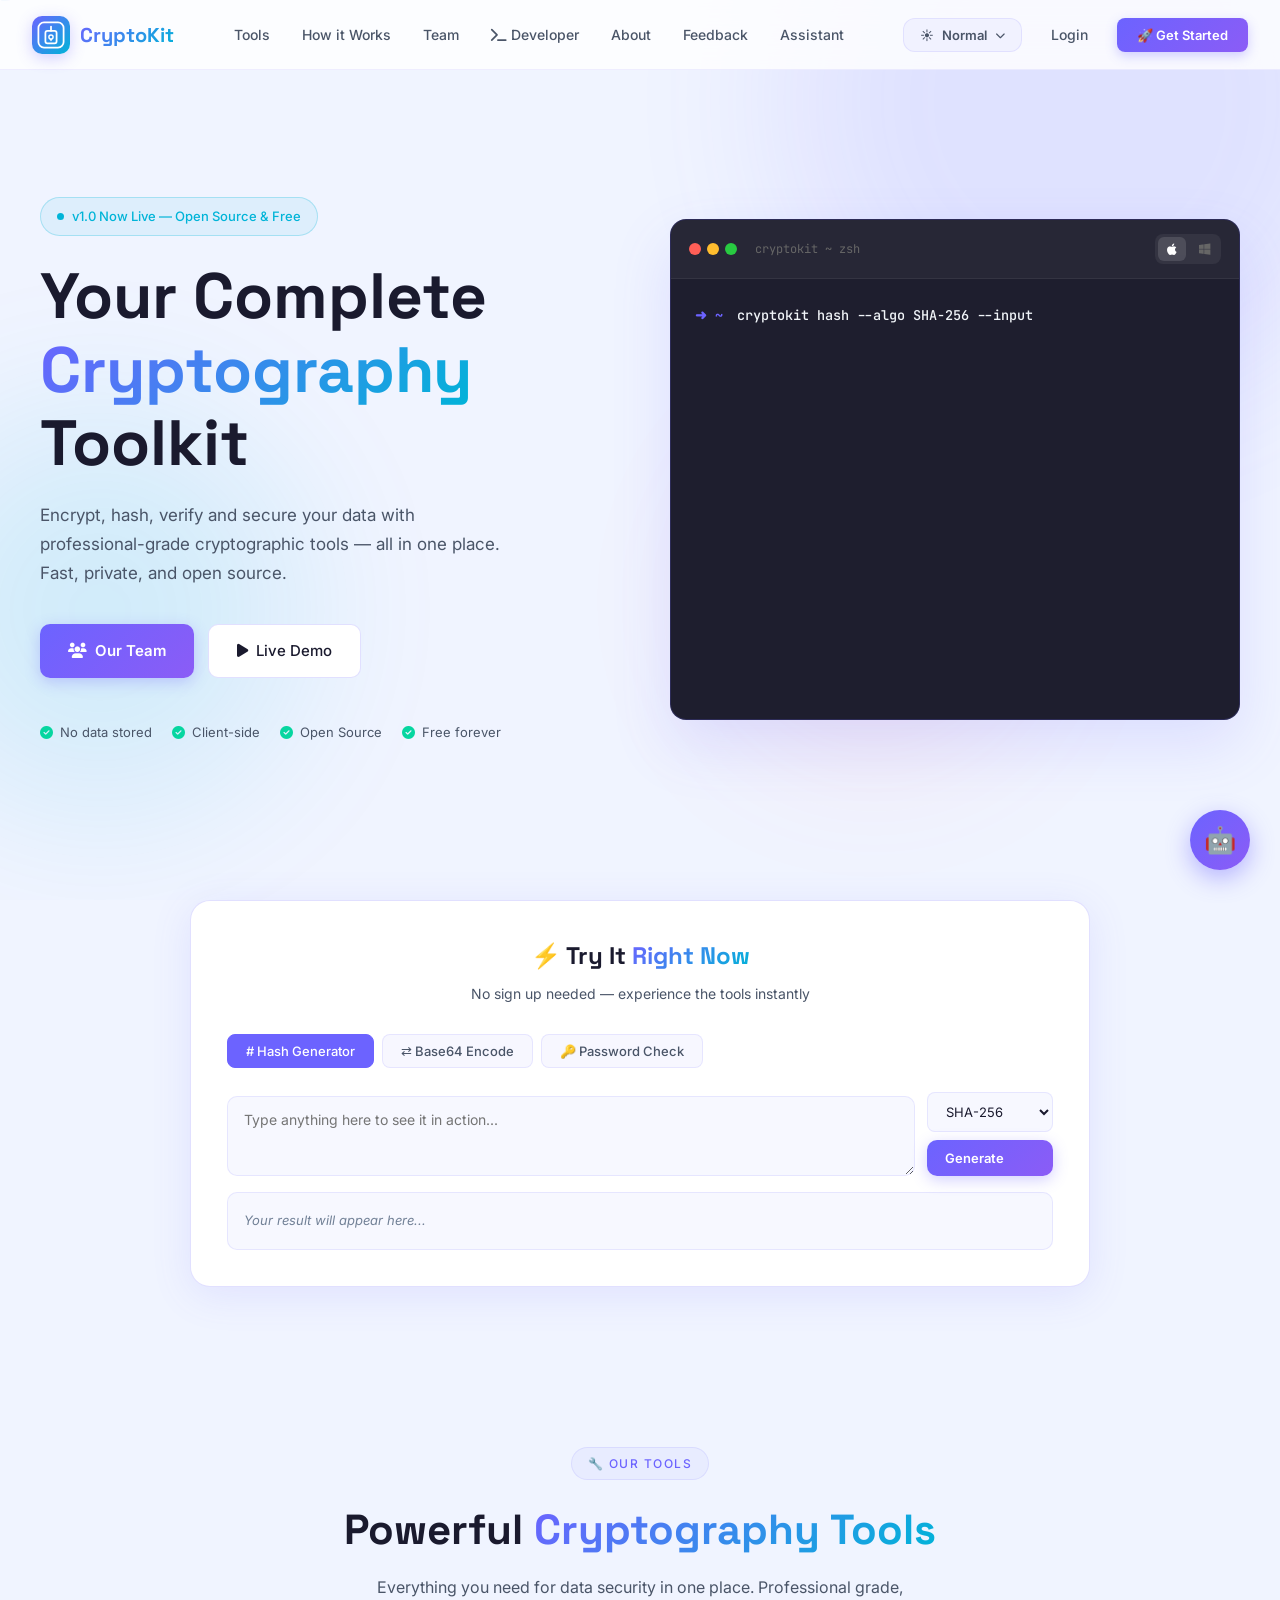
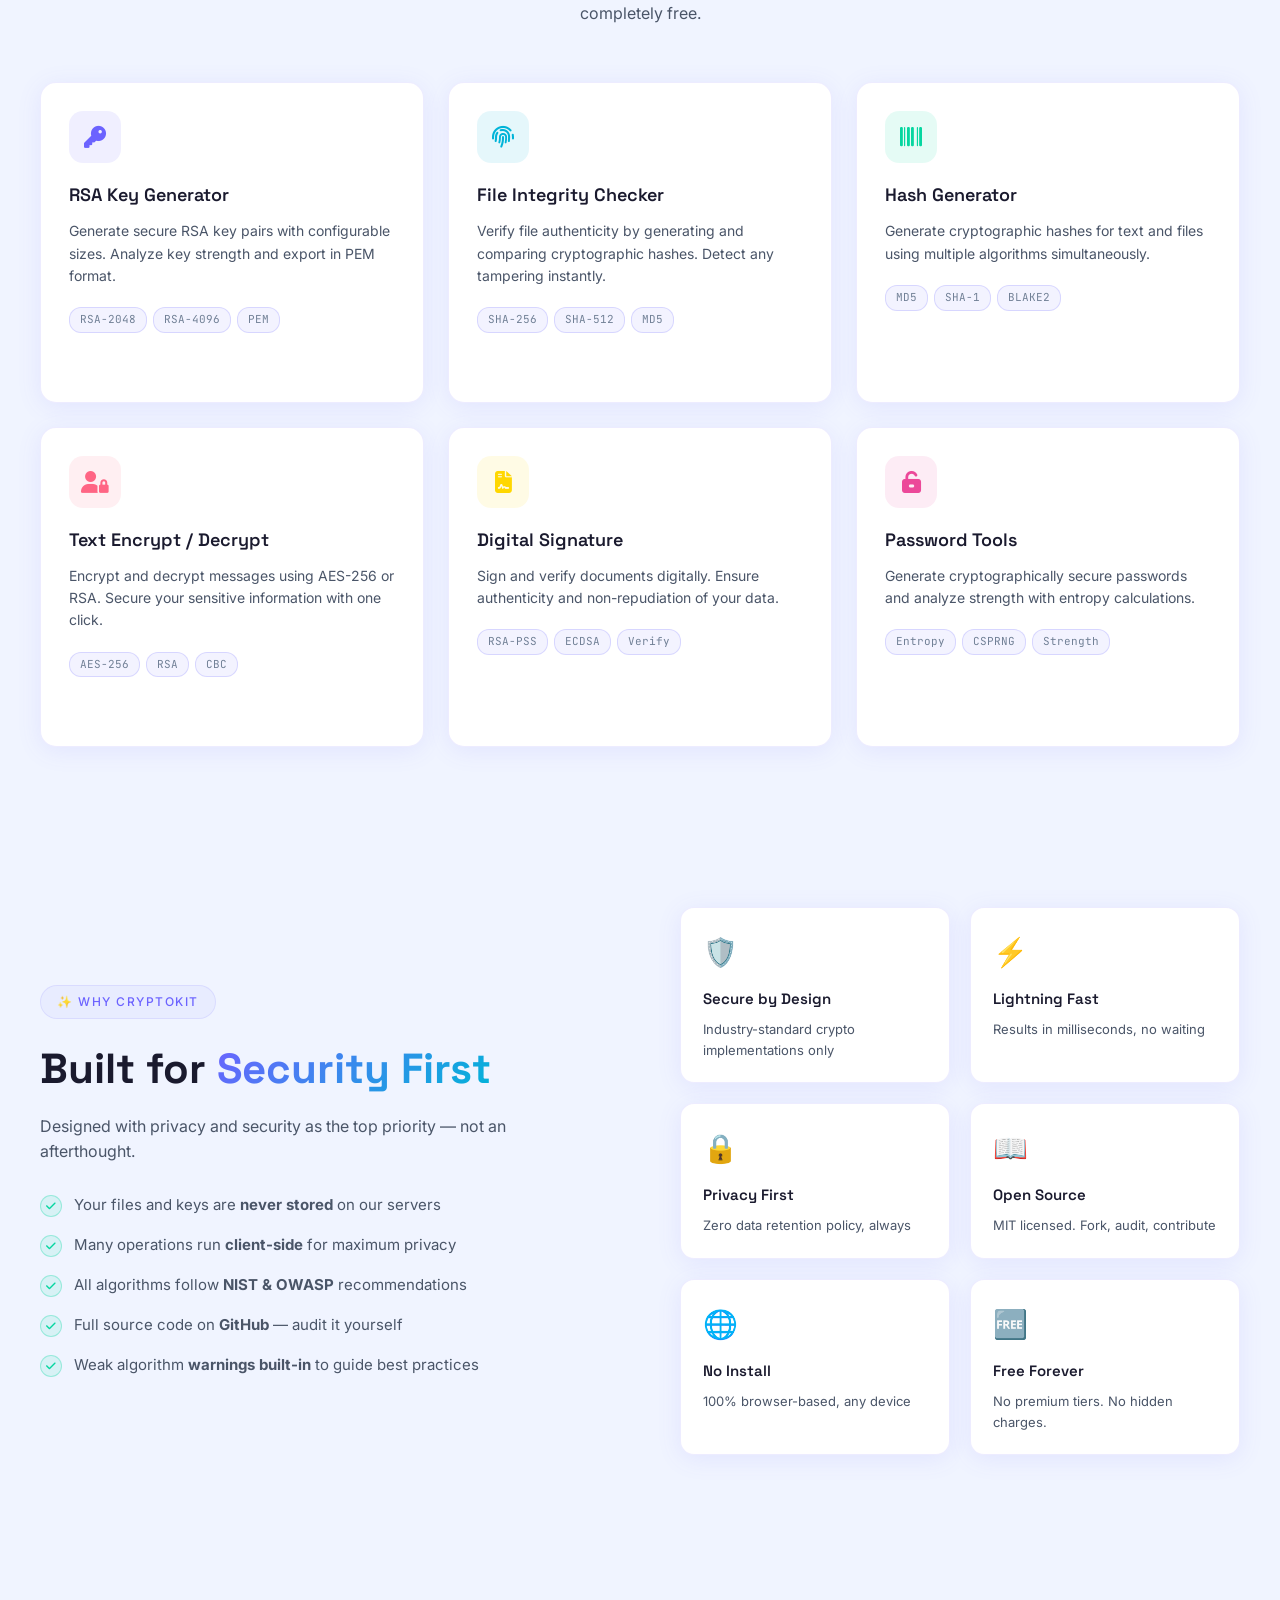
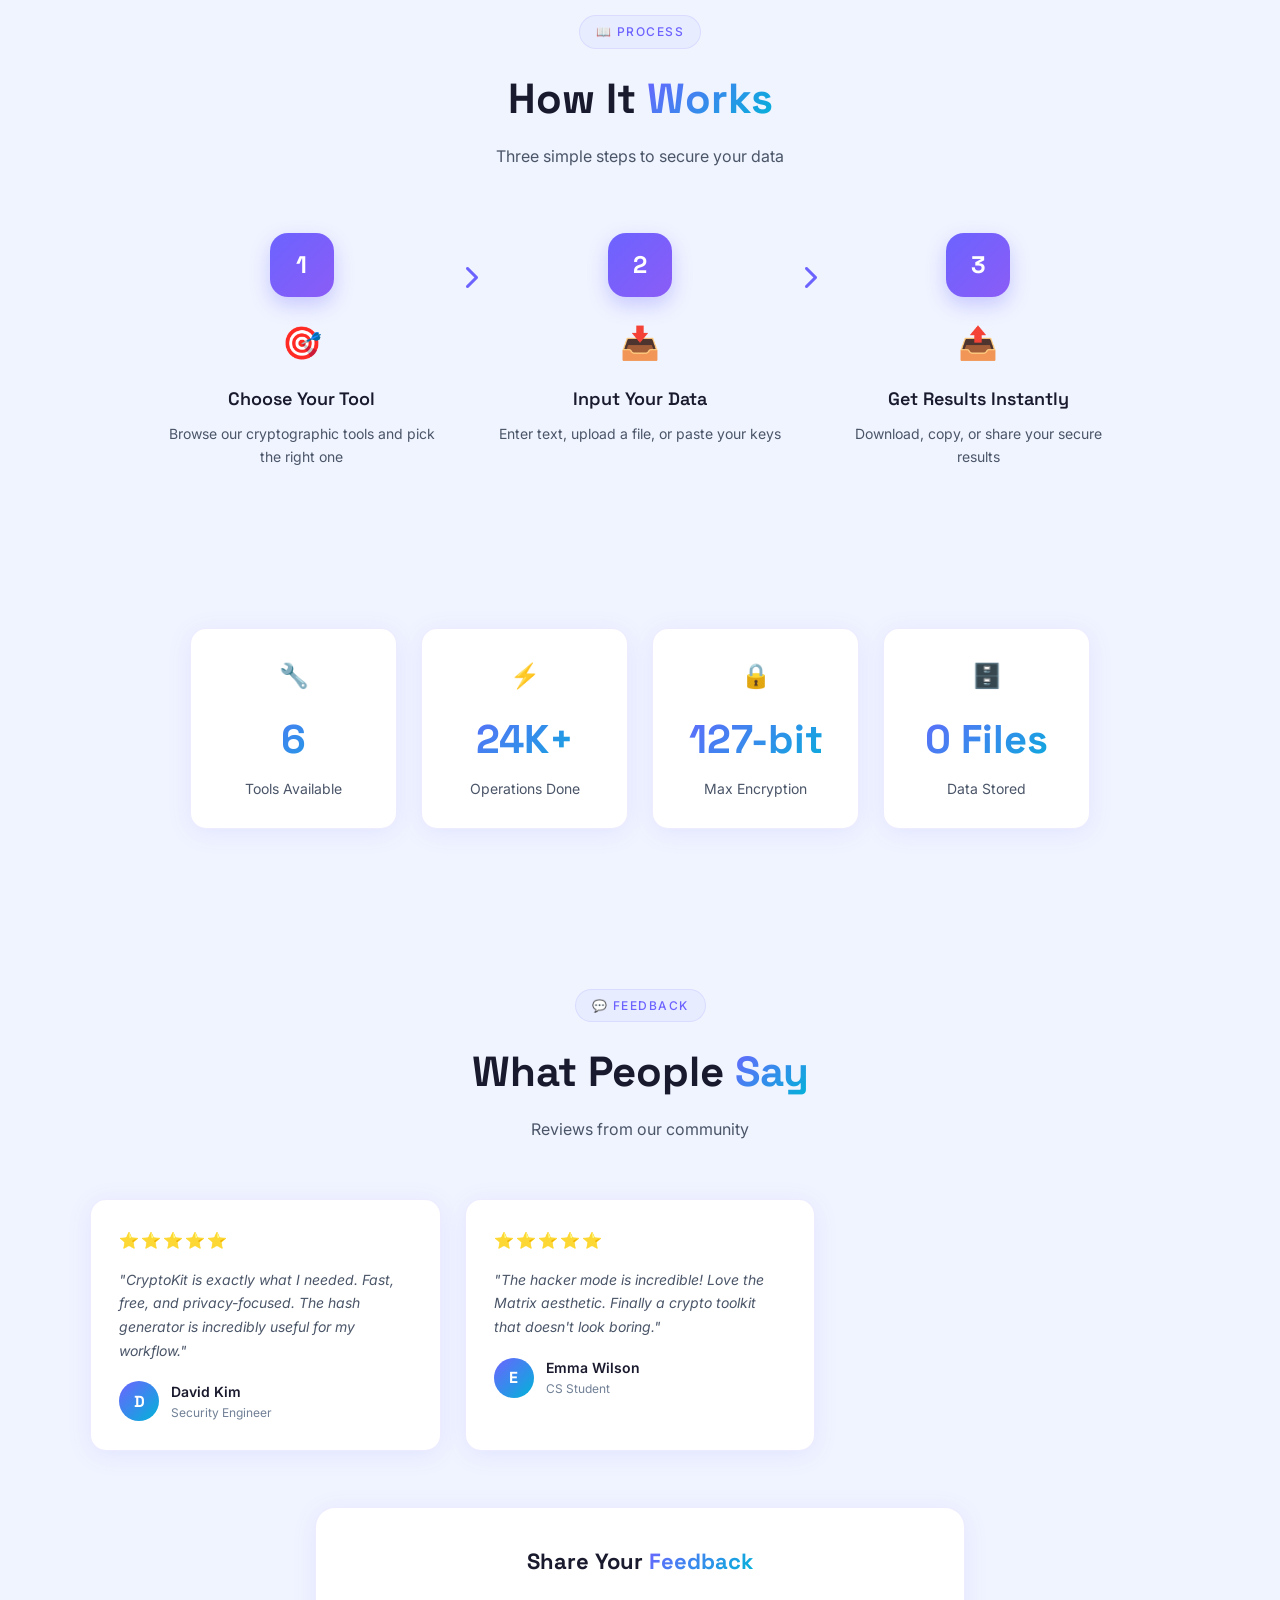
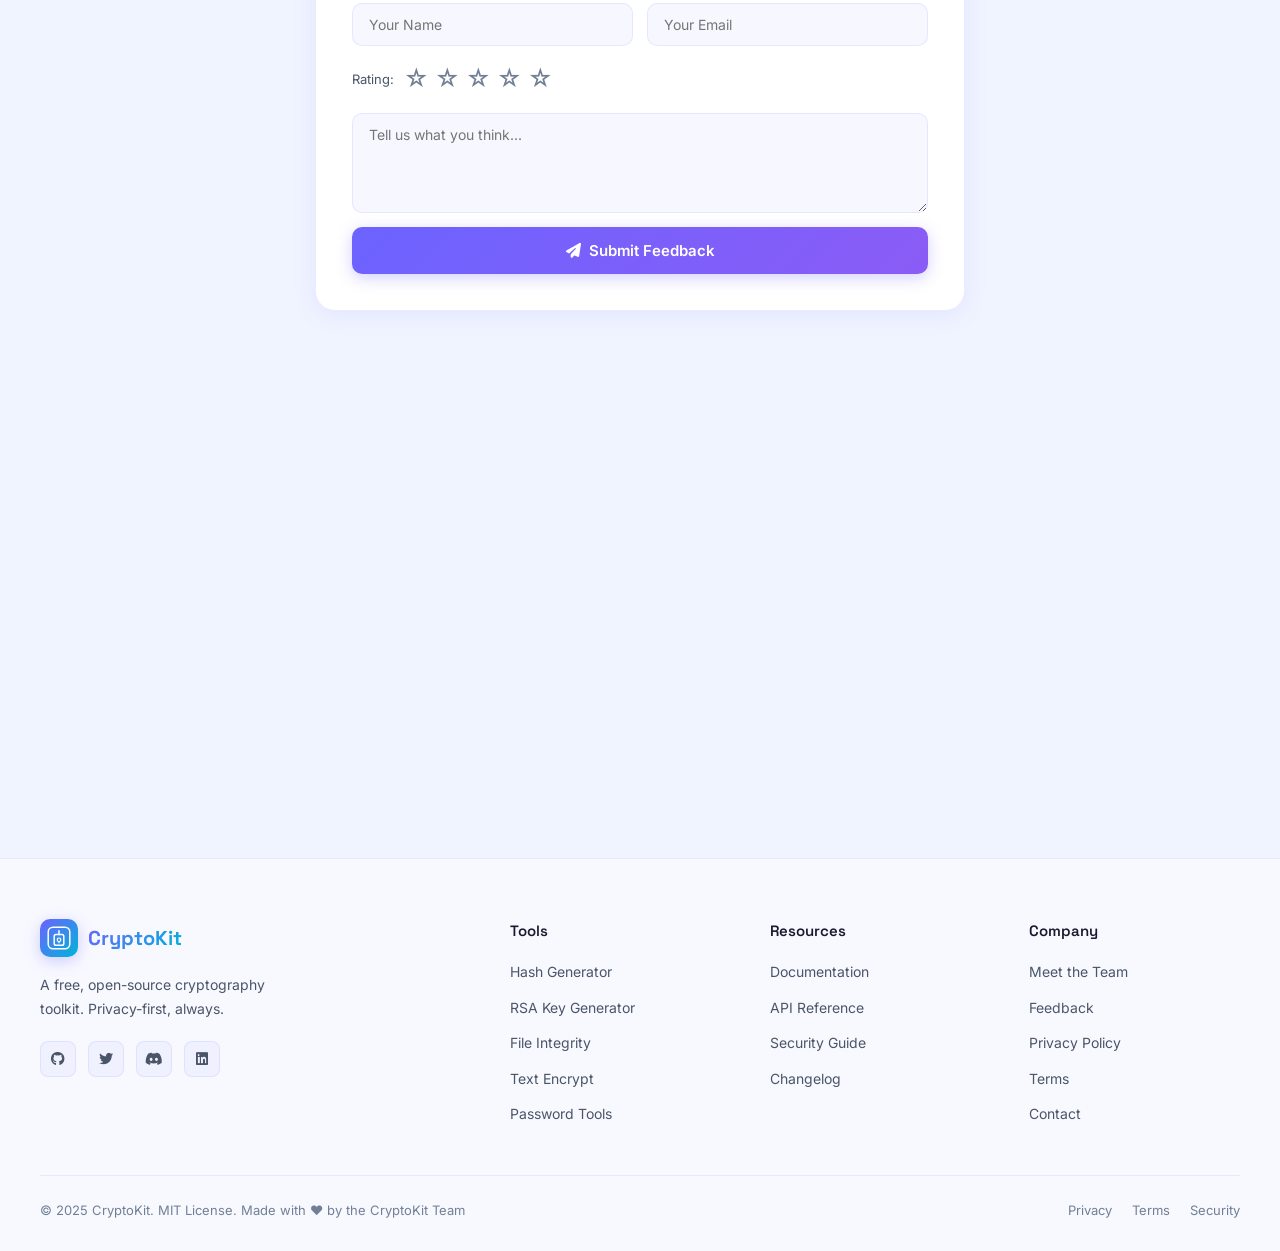
==== commit 88301d4e: "Updated index file" ====
--- a/index.html
+++ b/index.html
@@ -13,6 +13,152 @@
 
     <!-- Custom CSS -->
     <link rel="stylesheet" href="style.css">
+
+    <style>
+        /* ── Mobile Theme Submenu ── */
+        .mobile-theme-submenu {
+            display: none;
+            flex-direction: column;
+            background: rgba(0,0,0,0.08);
+            border-left: 3px solid var(--accent, #7c3aed);
+            margin: 0;
+            padding: 0;
+            overflow: hidden;
+            transition: all 0.3s ease;
+        }
+
+        .mobile-theme-submenu.open {
+            display: flex;
+        }
+
+        .mobile-theme-submenu a {
+            padding: 12px 24px 12px 32px !important;
+            font-size: 14px !important;
+            border-bottom: none !important;
+            opacity: 0.9;
+            display: flex !important;
+            align-items: center;
+            gap: 10px;
+        }
+
+        .mobile-theme-submenu a:last-child {
+            border-bottom: none !important;
+        }
+
+        .mobile-theme-toggle-btn {
+            display: flex;
+            align-items: center;
+            justify-content: space-between;
+            width: 100%;
+            background: none;
+            border: none;
+            cursor: pointer;
+            font-family: inherit;
+        }
+
+        .mobile-theme-toggle-btn .theme-arrow {
+            transition: transform 0.3s ease;
+            font-size: 12px;
+        }
+
+        .mobile-theme-toggle-btn.active .theme-arrow {
+            transform: rotate(180deg);
+        }
+
+        /* Mobile Developer Mode Popup */
+        .mobile-dev-popup {
+            display: none;
+            position: fixed;
+            top: 0; left: 0; right: 0; bottom: 0;
+            z-index: 99999;
+            align-items: center;
+            justify-content: center;
+            background: rgba(0,0,0,0.6);
+            backdrop-filter: blur(6px);
+            padding: 20px;
+        }
+
+        .mobile-dev-popup.show {
+            display: flex;
+        }
+
+        .mobile-dev-popup-box {
+            background: var(--card-bg, #1a1a2e);
+            border: 2px solid var(--accent, #7c3aed);
+            border-radius: 20px;
+            padding: 36px 28px;
+            max-width: 340px;
+            width: 100%;
+            text-align: center;
+            box-shadow: 0 20px 60px rgba(124,58,237,0.4);
+            animation: popupIn 0.3s cubic-bezier(0.34,1.56,0.64,1);
+        }
+
+        @keyframes popupIn {
+            from { opacity: 0; transform: scale(0.7) translateY(30px); }
+            to   { opacity: 1; transform: scale(1) translateY(0); }
+        }
+
+        .mobile-dev-popup-icon {
+            font-size: 52px;
+            margin-bottom: 16px;
+            display: block;
+            filter: drop-shadow(0 0 16px rgba(124,58,237,0.6));
+        }
+
+        .mobile-dev-popup-title {
+            font-size: 20px;
+            font-weight: 700;
+            color: var(--text-primary, #fff);
+            margin-bottom: 12px;
+            font-family: 'Space Grotesk', sans-serif;
+        }
+
+        .mobile-dev-popup-msg {
+            font-size: 14px;
+            color: var(--text-secondary, #a0aec0);
+            line-height: 1.6;
+            margin-bottom: 24px;
+        }
+
+        .mobile-dev-popup-msg strong {
+            color: var(--accent, #7c3aed);
+        }
+
+        .mobile-dev-popup-close {
+            background: linear-gradient(135deg, #7c3aed, #3b82f6);
+            color: #fff;
+            border: none;
+            border-radius: 12px;
+            padding: 12px 32px;
+            font-size: 15px;
+            font-weight: 600;
+            cursor: pointer;
+            font-family: 'Space Grotesk', sans-serif;
+            transition: transform 0.2s, box-shadow 0.2s;
+            width: 100%;
+        }
+
+        .mobile-dev-popup-close:hover {
+            transform: translateY(-2px);
+            box-shadow: 0 8px 24px rgba(124,58,237,0.5);
+        }
+
+        /* Active theme indicator in submenu */
+        .mobile-theme-submenu a.active-theme {
+            color: var(--accent, #7c3aed) !important;
+            font-weight: 600;
+        }
+
+        .mobile-theme-submenu a .theme-active-dot {
+            width: 8px;
+            height: 8px;
+            background: var(--accent, #7c3aed);
+            border-radius: 50%;
+            display: inline-block;
+            box-shadow: 0 0 8px var(--accent, #7c3aed);
+        }
+    </style>
 </head>
 <body>
 
@@ -36,240 +182,191 @@
 
 
     <!-- ═══════════════════════════════════
-     NAVBAR
-═══════════════════════════════════ -->
-<nav class="navbar" id="navbar">
-
-    <a href="#home" class="nav-logo">
-        <div class="nav-logo-icon">
-            <svg viewBox="0 0 40 40" width="28" height="28" fill="none">
-                <rect x="2" y="2" width="36" height="36" rx="8"
-                      stroke="currentColor" stroke-width="2.5"/>
-                <path d="M20 8L20 14"
-                      stroke="currentColor" stroke-width="2.5"
-                      stroke-linecap="round"/>
-                <rect x="12" y="14" width="16" height="18" rx="3"
-                      stroke="currentColor" stroke-width="2.5"/>
-                <circle cx="20" cy="23" r="3"
-                        stroke="currentColor" stroke-width="2"/>
-                <path d="M20 26L20 28"
-                      stroke="currentColor" stroke-width="2"
-                      stroke-linecap="round"/>
-            </svg>
-        </div>
-
-        <span class="nav-logo-text">CryptoKit</span>
-    </a>
-
-
-    <!-- NAVIGATION LINKS -->
-    <ul class="nav-links">
-
-        <li>
-            <a href="#tools">Tools</a>
-        </li>
-
-        <li>
-            <a href="#how">How it Works</a>
-        </li>
-
-        <li>
-            <a href="team.html">Team</a>
-        </li>
-
-        <!-- Developer Terminal -->
-        <li>
-            <a href="developer.html">
-                <i class="fas fa-terminal"></i>
-                Developer
+         NAVBAR
+    ═══════════════════════════════════ -->
+    <nav class="navbar" id="navbar">
+
+        <a href="#home" class="nav-logo">
+            <div class="nav-logo-icon">
+                <svg viewBox="0 0 40 40" width="28" height="28" fill="none">
+                    <rect x="2" y="2" width="36" height="36" rx="8"
+                          stroke="currentColor" stroke-width="2.5"/>
+                    <path d="M20 8L20 14"
+                          stroke="currentColor" stroke-width="2.5"
+                          stroke-linecap="round"/>
+                    <rect x="12" y="14" width="16" height="18" rx="3"
+                          stroke="currentColor" stroke-width="2.5"/>
+                    <circle cx="20" cy="23" r="3"
+                            stroke="currentColor" stroke-width="2"/>
+                    <path d="M20 26L20 28"
+                          stroke="currentColor" stroke-width="2"
+                          stroke-linecap="round"/>
+                </svg>
+            </div>
+            <span class="nav-logo-text">CryptoKit</span>
+        </a>
+
+
+        <!-- NAVIGATION LINKS -->
+        <ul class="nav-links">
+            <li><a href="#tools">Tools</a></li>
+            <li><a href="#how">How it Works</a></li>
+            <li><a href="team.html">Team</a></li>
+            <li>
+                <a href="developer.html">
+                    <i class="fas fa-terminal"></i>
+                    Developer
+                </a>
+            </li>
+            <li><a href="#about">About</a></li>
+            <li><a href="#feedback">Feedback</a></li>
+            <li>
+                <a href="#"
+                   onclick="event.preventDefault();toggleChat();">
+                    Assistant
+                </a>
+            </li>
+        </ul>
+
+
+        <!-- RIGHT NAV ACTIONS -->
+        <div class="nav-actions">
+
+            <!-- MODE DROPDOWN -->
+            <div class="mode-selector" id="modeSelector">
+
+                <button class="mode-btn" onclick="toggleModeDropdown()">
+                    <span id="modeIcon">☀️</span>
+                    <span class="mode-label" id="modeLabel">Normal</span>
+                    <i class="fas fa-chevron-down mode-arrow" id="modeArrow"></i>
+                </button>
+
+                <div class="mode-dropdown" id="modeDropdown">
+
+                    <!-- NORMAL MODE -->
+                    <div class="mode-option" onclick="selectMode('normal')">
+                        <span class="mode-option-icon">☀️</span>
+                        <div>
+                            <div class="mode-option-title">Normal Mode</div>
+                            <div class="mode-option-desc">Clean &amp; professional look</div>
+                        </div>
+                        <i class="fas fa-check mode-check" id="checkNormal"></i>
+                    </div>
+
+                    <!-- HACKER MODE -->
+                    <div class="mode-option" onclick="selectMode('hacker')">
+                        <span class="mode-option-icon">💀</span>
+                        <div>
+                            <div class="mode-option-title">Hacker Mode</div>
+                            <div class="mode-option-desc">Matrix &amp; terminal vibes</div>
+                        </div>
+                        <i class="fas fa-check mode-check" id="checkHacker" style="display:none;"></i>
+                    </div>
+
+                    <!-- DEVELOPER MODE -->
+                    <div class="mode-option" onclick="window.location.href='developer.html'">
+                        <span class="mode-option-icon">💻</span>
+                        <div>
+                            <div class="mode-option-title">Developer Mode</div>
+                            <div class="mode-option-desc">Interactive crypto terminal</div>
+                        </div>
+                        <i class="fas fa-terminal mode-check" style="display:none;"></i>
+                    </div>
+
+                </div>
+            </div>
+
+            <!-- LOGIN -->
+            <button class="btn-nav-login">Login</button>
+
+            <!-- GET STARTED -->
+            <button class="btn-nav-cta">🚀 Get Started</button>
+
+        </div>
+
+        <!-- HAMBURGER -->
+        <div class="hamburger" onclick="toggleMenu()">
+            <span></span>
+            <span></span>
+            <span></span>
+        </div>
+
+    </nav>
+
+
+    <!-- ═══════════════════════════════════
+         MOBILE MENU
+    ═══════════════════════════════════ -->
+    <div class="mobile-menu" id="mobileMenu">
+
+        <a href="#tools" onclick="toggleMenu()">🔧 Tools</a>
+        <a href="#how" onclick="toggleMenu()">📖 How it Works</a>
+        <a href="team.html" onclick="toggleMenu()">👥 Team</a>
+        <a href="#about" onclick="toggleMenu()">ℹ️ About</a>
+        <a href="#feedback" onclick="toggleMenu()">💬 Feedback</a>
+        <a href="#"
+           onclick="event.preventDefault();toggleMenu();toggleChat();">
+            🤖 Assistant
+        </a>
+
+        <!-- ── THEME SWITCHER with Submenu ── -->
+        <a href="#"
+           onclick="event.preventDefault();toggleMobileThemeMenu(this);"
+           class="mobile-theme-toggle-btn"
+           id="mobileThemeToggleLink">
+            🎨 Switch Theme
+            <i class="fas fa-chevron-down theme-arrow" id="mobileThemeArrow"></i>
+        </a>
+
+        <div class="mobile-theme-submenu" id="mobileThemeSubmenu">
+
+            <!-- Normal Mode -->
+            <a href="#"
+               id="mobileNormalOption"
+               onclick="event.preventDefault();mobileSwitchTheme('normal');">
+                ☀️ Normal Mode
+                <span class="theme-active-dot" id="normalDot" style="display:none;"></span>
             </a>
-        </li>
-
-        <li>
-            <a href="#about">About</a>
-        </li>
-
-        <li>
-            <a href="#feedback">Feedback</a>
-        </li>
-
-        <li>
+
+            <!-- Hacker Mode -->
             <a href="#"
-               onclick="event.preventDefault();toggleChat();">
-                Assistant
+               id="mobileHackerOption"
+               onclick="event.preventDefault();mobileSwitchTheme('hacker');">
+                💀 Hacker Mode
+                <span class="theme-active-dot" id="hackerDot" style="display:none;"></span>
             </a>
-        </li>
-
-    </ul>
-
-
-    <!-- RIGHT NAV ACTIONS -->
-    <div class="nav-actions">
-
-        <!-- MODE DROPDOWN -->
-        <div class="mode-selector" id="modeSelector">
-
-            <button class="mode-btn" onclick="toggleModeDropdown()">
-                <span id="modeIcon">☀️</span>
-                <span class="mode-label" id="modeLabel">Normal</span>
-
-                <i class="fas fa-chevron-down mode-arrow"
-                   id="modeArrow"></i>
+
+            <!-- Developer Mode -->
+            <a href="#"
+               id="mobileDevOption"
+               onclick="event.preventDefault();showMobileDevPopup();">
+                💻 Developer Mode
+            </a>
+
+        </div>
+
+    </div>
+
+
+    <!-- ═══════════════════════════════════
+         MOBILE DEVELOPER MODE POPUP
+    ═══════════════════════════════════ -->
+    <div class="mobile-dev-popup" id="mobileDevPopup" onclick="hideMobileDevPopup(event)">
+        <div class="mobile-dev-popup-box">
+            <span class="mobile-dev-popup-icon">🖥️</span>
+            <div class="mobile-dev-popup-title">Desktop Only Feature</div>
+            <p class="mobile-dev-popup-msg">
+                <strong>Developer Mode</strong> is optimized for larger screens
+                and requires a desktop or laptop for the best experience.<br><br>
+                Please visit CryptoKit on a <strong>desktop or laptop</strong>
+                to access the interactive crypto terminal.
+            </p>
+            <button class="mobile-dev-popup-close" onclick="hideMobileDevPopup()">
+                Got it! 👍
             </button>
-
-
-            <div class="mode-dropdown" id="modeDropdown">
-
-                <!-- NORMAL MODE -->
-                <div class="mode-option"
-                     onclick="selectMode('normal')">
-
-                    <span class="mode-option-icon">☀️</span>
-
-                    <div>
-                        <div class="mode-option-title">
-                            Normal Mode
-                        </div>
-
-                        <div class="mode-option-desc">
-                            Clean &amp; professional look
-                        </div>
-                    </div>
-
-                    <i class="fas fa-check mode-check"
-                       id="checkNormal"></i>
-
-                </div>
-
-
-                <!-- HACKER MODE -->
-                <div class="mode-option"
-                     onclick="selectMode('hacker')">
-
-                    <span class="mode-option-icon">💀</span>
-
-                    <div>
-                        <div class="mode-option-title">
-                            Hacker Mode
-                        </div>
-
-                        <div class="mode-option-desc">
-                            Matrix &amp; terminal vibes
-                        </div>
-                    </div>
-
-                    <i class="fas fa-check mode-check"
-                       id="checkHacker"
-                       style="display:none;"></i>
-
-                </div>
-
-
-                <!-- DEVELOPER MODE -->
-                <div class="mode-option"
-                     onclick="window.location.href='developer.html'">
-
-                    <span class="mode-option-icon">💻</span>
-
-                    <div>
-                        <div class="mode-option-title">
-                            Developer Mode
-                        </div>
-
-                        <div class="mode-option-desc">
-                            Interactive crypto terminal
-                        </div>
-                    </div>
-
-                    <i class="fas fa-terminal mode-check"
-                       style="display:none;"></i>
-
-                </div>
-
-            </div>
-
-        </div>
-
-
-        <!-- LOGIN -->
-        <button class="btn-nav-login">
-            Login
-        </button>
-
-
-        <!-- GET STARTED -->
-        <button class="btn-nav-cta">
-            🚀 Get Started
-        </button>
-
+        </div>
     </div>
 
-
-    <!-- HAMBURGER -->
-    <div class="hamburger" onclick="toggleMenu()">
-        <span></span>
-        <span></span>
-        <span></span>
-    </div>
-
-</nav>
-
-
-<!-- ═══════════════════════════════════
-     MOBILE MENU
-═══════════════════════════════════ -->
-
-<div class="mobile-menu" id="mobileMenu">
-
-    <a href="#tools"
-       onclick="toggleMenu()">
-        🔧 Tools
-    </a>
-
-    <a href="#how"
-       onclick="toggleMenu()">
-        📖 How it Works
-    </a>
-
-    <a href="team.html"
-       onclick="toggleMenu()">
-        👥 Team
-    </a>
-
-    <!-- Developer Mode -->
-    <a href="developer.html">
-        💻 Developer Mode
-    </a>
-
-    <a href="#about"
-       onclick="toggleMenu()">
-        ℹ️ About
-    </a>
-
-    <a href="#feedback"
-       onclick="toggleMenu()">
-        💬 Feedback
-    </a>
-
-    <a href="#"
-       onclick="
-           event.preventDefault();
-           toggleMenu();
-           toggleChat();
-       ">
-        🤖 Assistant
-    </a>
-
-    <a href="#"
-       onclick="
-           event.preventDefault();
-           toggleMenu();
-           mobileThemeSwitch();
-       ">
-        🔄 Switch Theme
-    </a>
-
-</div>
 
     <!-- ═══════════════════════════════════
          HERO SECTION
@@ -642,7 +739,6 @@
     </section>
 
 
-
     <!-- ═══════════════════════════════════
          FEEDBACK & REVIEWS
     ═══════════════════════════════════ -->
@@ -912,6 +1008,139 @@
     <!-- Custom JavaScript -->
     <script src="script.js"></script>
 
+    <!-- ═══════════════════════════════════
+         MOBILE THEME & DEV POPUP SCRIPTS
+    ═══════════════════════════════════ -->
+    <script>
+        /* ──────────────────────────────────────
+           Toggle the mobile theme submenu
+        ────────────────────────────────────── */
+        function toggleMobileThemeMenu(btn) {
+            const submenu = document.getElementById('mobileThemeSubmenu');
+            const arrow   = document.getElementById('mobileThemeArrow');
+            const isOpen  = submenu.classList.contains('open');
+
+            if (isOpen) {
+                submenu.classList.remove('open');
+                arrow.style.transform = 'rotate(0deg)';
+            } else {
+                submenu.classList.add('open');
+                arrow.style.transform = 'rotate(180deg)';
+                updateMobileThemeDots(); // refresh active dots
+            }
+        }
+
+        /* ──────────────────────────────────────
+           Switch theme from mobile submenu
+        ────────────────────────────────────── */
+        function mobileSwitchTheme(mode) {
+            // Call existing selectMode from script.js
+            if (typeof selectMode === 'function') {
+                selectMode(mode);
+            } else {
+                // Fallback: manually set theme attribute
+                document.documentElement.setAttribute('data-theme', mode);
+            }
+
+            // Update active dots
+            updateMobileThemeDots();
+
+            // Close submenu + menu after a short delay
+            setTimeout(() => {
+                document.getElementById('mobileThemeSubmenu').classList.remove('open');
+                document.getElementById('mobileThemeArrow').style.transform = 'rotate(0deg)';
+                if (typeof toggleMenu === 'function') toggleMenu();
+            }, 400);
+        }
+
+        /* ──────────────────────────────────────
+           Show active theme dot indicators
+        ────────────────────────────────────── */
+        function updateMobileThemeDots() {
+            const currentTheme = document.documentElement.getAttribute('data-theme') || 'normal';
+
+            const normalDot  = document.getElementById('normalDot');
+            const hackerDot  = document.getElementById('hackerDot');
+            const normalLink = document.getElementById('mobileNormalOption');
+            const hackerLink = document.getElementById('mobileHackerOption');
+
+            // Reset
+            if (normalDot) normalDot.style.display = 'none';
+            if (hackerDot) hackerDot.style.display = 'none';
+            if (normalLink) normalLink.classList.remove('active-theme');
+            if (hackerLink) hackerLink.classList.remove('active-theme');
+
+            // Set active
+            if (currentTheme === 'hacker') {
+                if (hackerDot)  hackerDot.style.display  = 'inline-block';
+                if (hackerLink) hackerLink.classList.add('active-theme');
+            } else {
+                if (normalDot)  normalDot.style.display  = 'inline-block';
+                if (normalLink) normalLink.classList.add('active-theme');
+            }
+        }
+
+        /* ──────────────────────────────────────
+           Show Developer Mode desktop-only popup
+        ────────────────────────────────────── */
+        function showMobileDevPopup() {
+            // Close the submenu & mobile menu first
+            document.getElementById('mobileThemeSubmenu').classList.remove('open');
+            document.getElementById('mobileThemeArrow').style.transform = 'rotate(0deg)';
+            if (typeof toggleMenu === 'function') toggleMenu();
+
+            // Show popup
+            const popup = document.getElementById('mobileDevPopup');
+            popup.classList.add('show');
+            document.body.style.overflow = 'hidden'; // prevent scroll
+        }
+
+        /* ──────────────────────────────────────
+           Hide Developer Mode popup
+        ────────────────────────────────────── */
+        function hideMobileDevPopup(event) {
+            // If clicking backdrop (not the box itself), close
+            if (event && event.target !== document.getElementById('mobileDevPopup')) return;
+
+            const popup = document.getElementById('mobileDevPopup');
+            popup.classList.remove('show');
+            document.body.style.overflow = '';
+        }
+
+        // Also allow the button click to close
+        document.addEventListener('DOMContentLoaded', function () {
+            const closeBtn = document.querySelector('.mobile-dev-popup-close');
+            if (closeBtn) {
+                closeBtn.addEventListener('click', function () {
+                    document.getElementById('mobileDevPopup').classList.remove('show');
+                    document.body.style.overflow = '';
+                });
+            }
+
+            // Initialize dots on load
+            updateMobileThemeDots();
+        });
+
+        /* ──────────────────────────────────────
+           Close popup on Escape key
+        ────────────────────────────────────── */
+        document.addEventListener('keydown', function (e) {
+            if (e.key === 'Escape') {
+                const popup = document.getElementById('mobileDevPopup');
+                if (popup && popup.classList.contains('show')) {
+                    popup.classList.remove('show');
+                    document.body.style.overflow = '';
+                }
+            }
+        });
+
+        /* ──────────────────────────────────────
+           Legacy mobileThemeSwitch — keep for safety
+        ────────────────────────────────────── */
+        function mobileThemeSwitch() {
+            toggleMobileThemeMenu();
+        }
+    </script>
+
 </body>
-</html>
-
+</html>
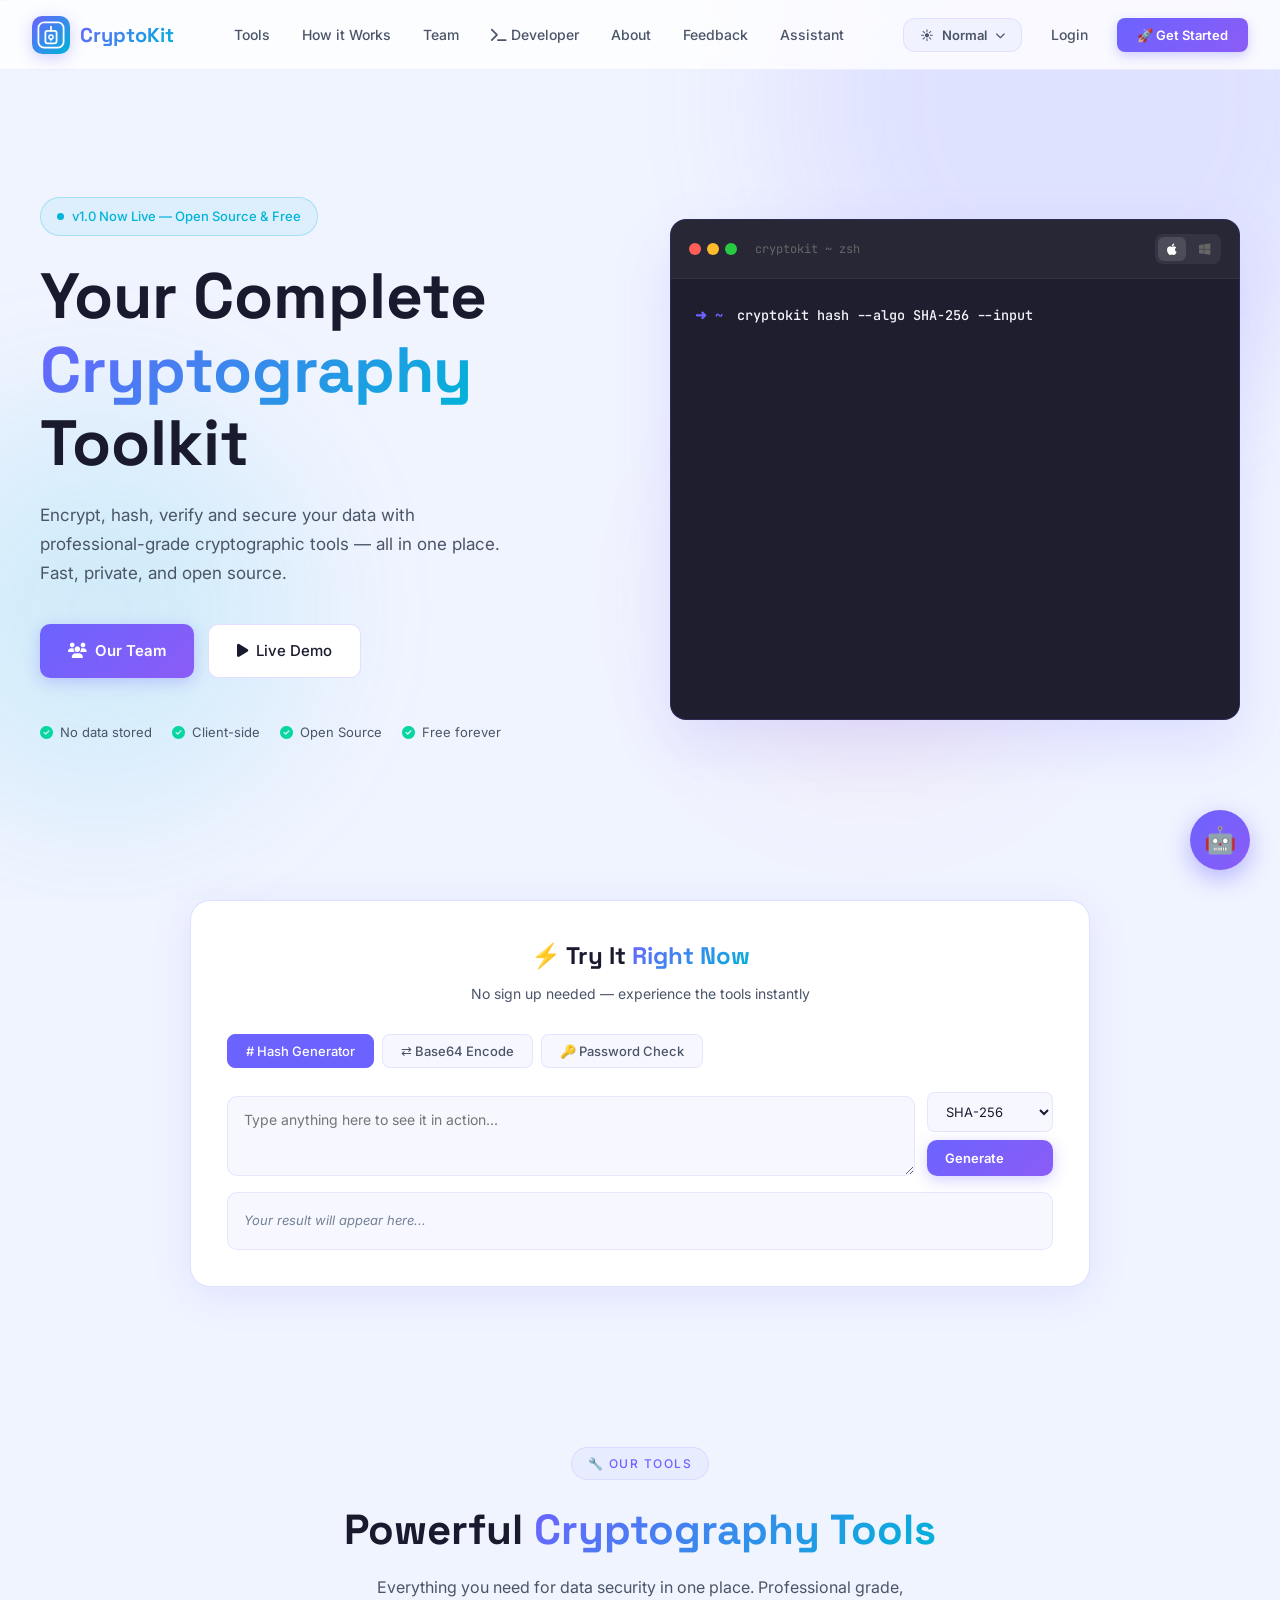
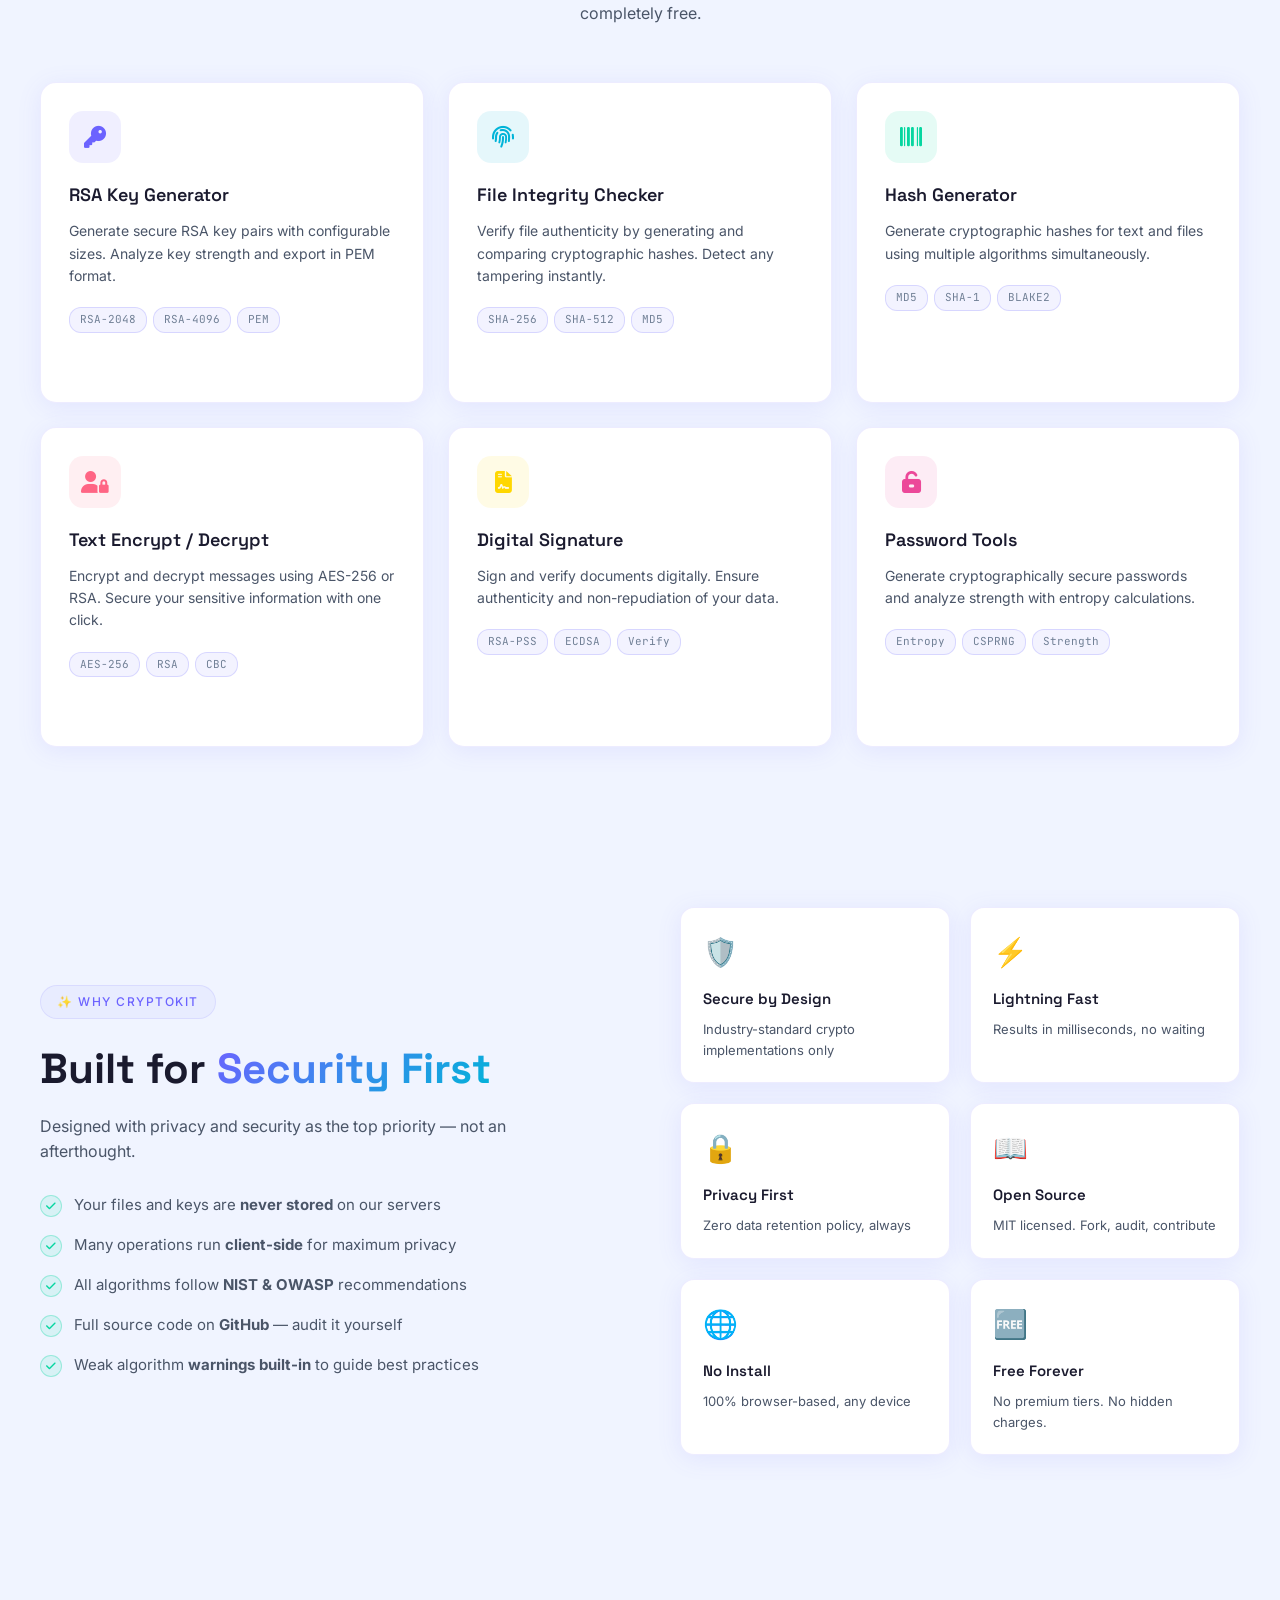
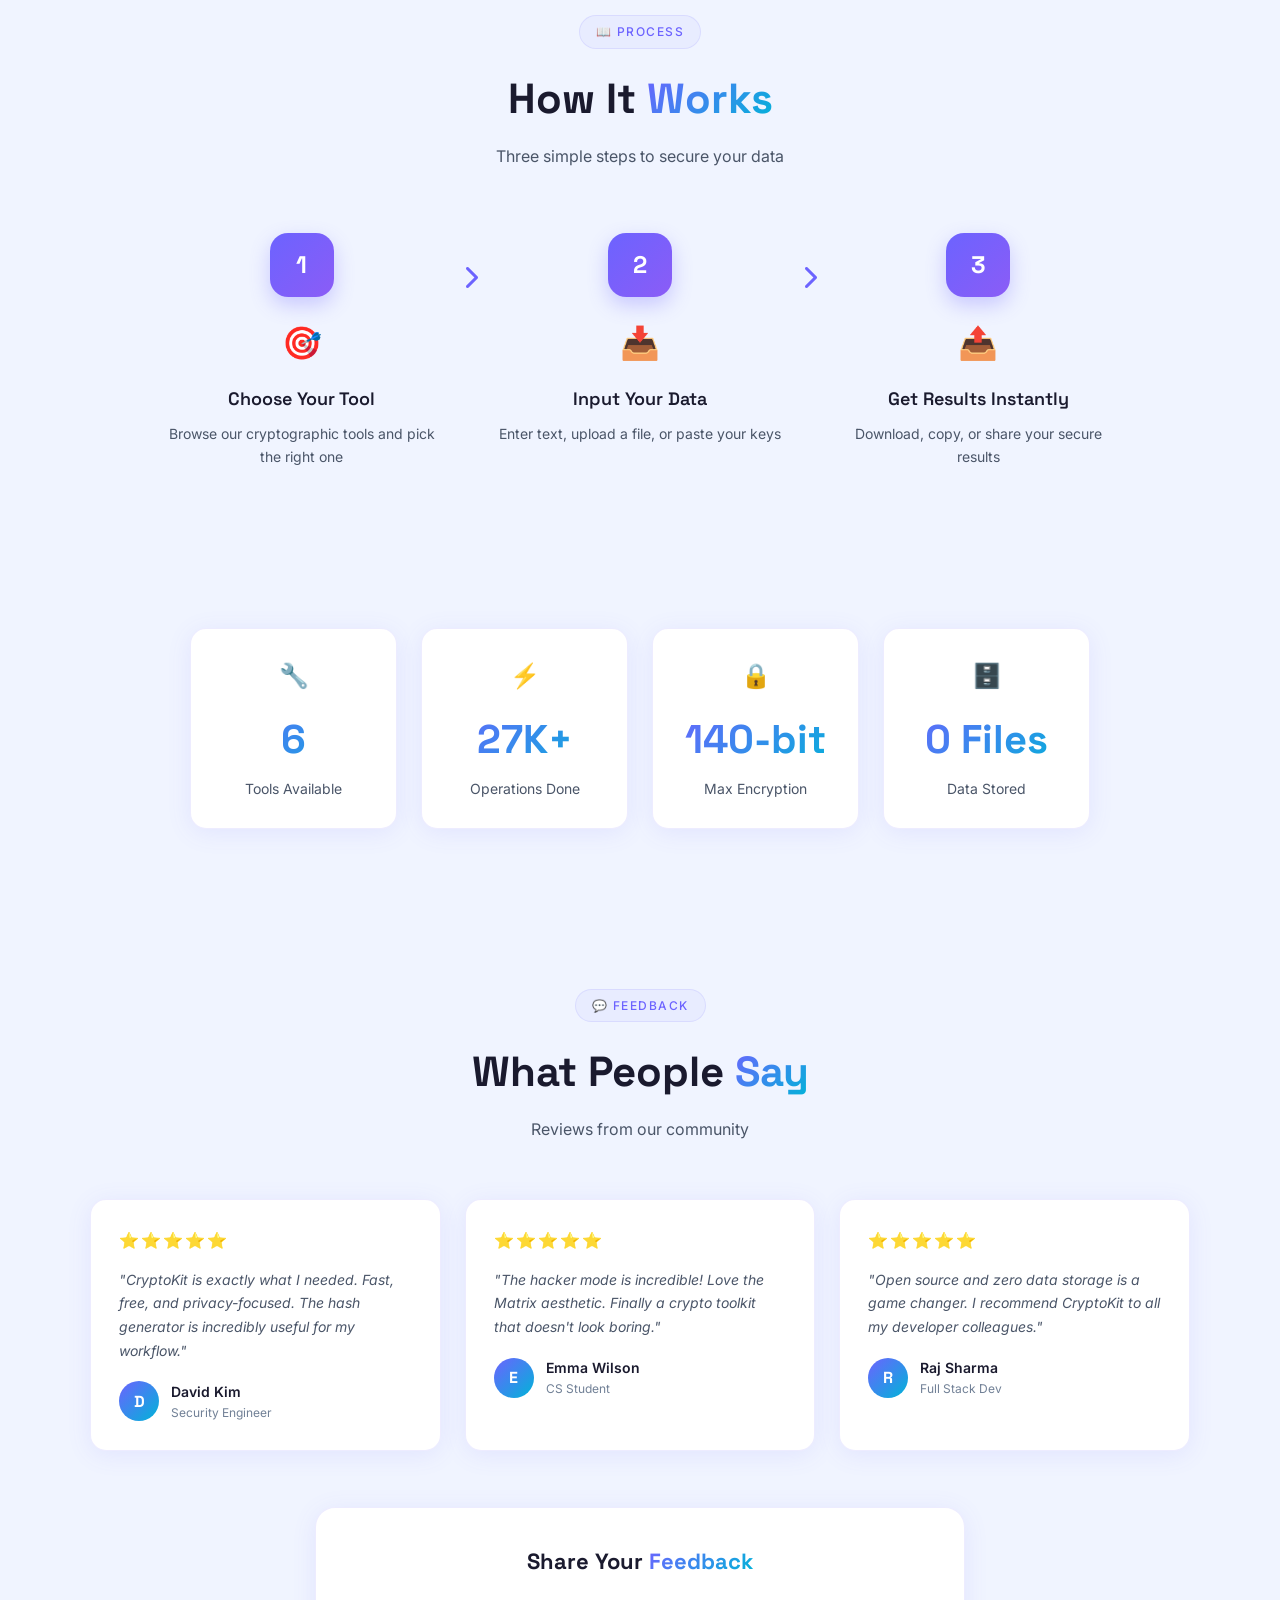
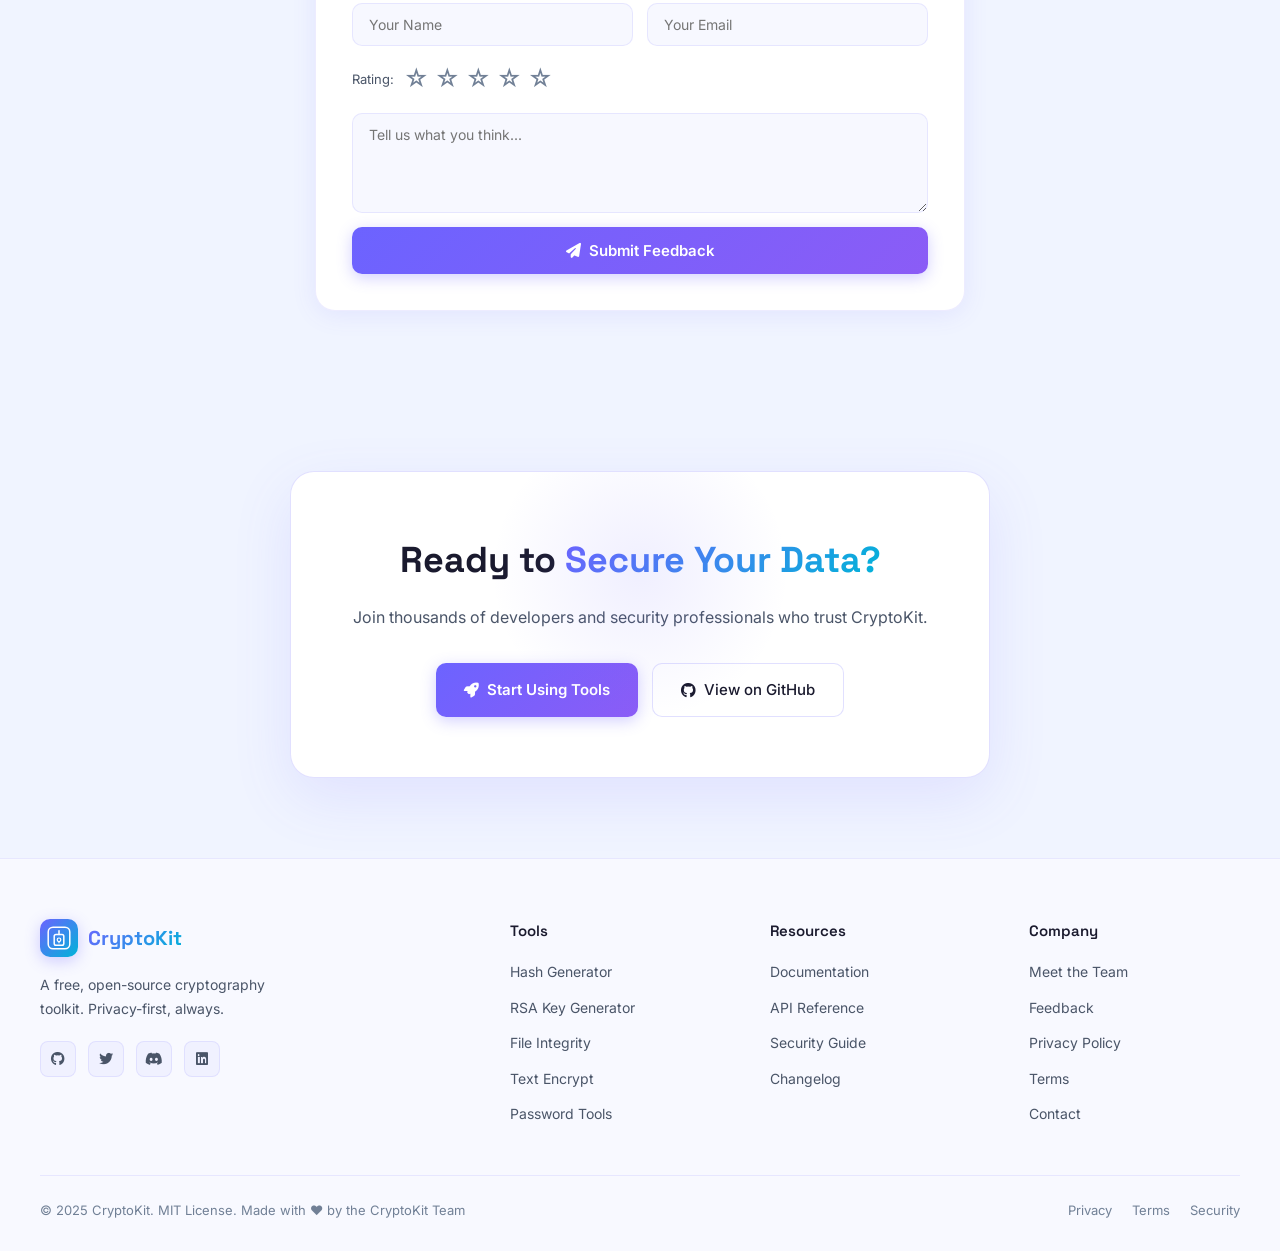
==== commit e8913003: "Updated index and script files" ====
--- a/index.html
+++ b/index.html
@@ -1005,8 +1005,14 @@
     </div>
 
 
-    <!-- Custom JavaScript -->
+    <!-- ═══════════════════════════════════════════════════════
+         SCRIPTS — ORDER MATTERS!
+         1. kb.js     → defines global KB array (knowledge base)
+         2. script.js → main app logic (reads KB)
+    ═══════════════════════════════════════════════════════ -->
+    <script src="kb.js"></script>
     <script src="script.js"></script>
+
 
     <!-- ═══════════════════════════════════
          MOBILE THEME & DEV POPUP SCRIPTS
@@ -1026,7 +1032,7 @@
             } else {
                 submenu.classList.add('open');
                 arrow.style.transform = 'rotate(180deg)';
-                updateMobileThemeDots(); // refresh active dots
+                updateMobileThemeDots();
             }
         }
 
@@ -1034,18 +1040,14 @@
            Switch theme from mobile submenu
         ────────────────────────────────────── */
         function mobileSwitchTheme(mode) {
-            // Call existing selectMode from script.js
             if (typeof selectMode === 'function') {
                 selectMode(mode);
             } else {
-                // Fallback: manually set theme attribute
                 document.documentElement.setAttribute('data-theme', mode);
             }
 
-            // Update active dots
             updateMobileThemeDots();
 
-            // Close submenu + menu after a short delay
             setTimeout(() => {
                 document.getElementById('mobileThemeSubmenu').classList.remove('open');
                 document.getElementById('mobileThemeArrow').style.transform = 'rotate(0deg)';
@@ -1064,13 +1066,11 @@
             const normalLink = document.getElementById('mobileNormalOption');
             const hackerLink = document.getElementById('mobileHackerOption');
 
-            // Reset
             if (normalDot) normalDot.style.display = 'none';
             if (hackerDot) hackerDot.style.display = 'none';
             if (normalLink) normalLink.classList.remove('active-theme');
             if (hackerLink) hackerLink.classList.remove('active-theme');
 
-            // Set active
             if (currentTheme === 'hacker') {
                 if (hackerDot)  hackerDot.style.display  = 'inline-block';
                 if (hackerLink) hackerLink.classList.add('active-theme');
@@ -1084,22 +1084,19 @@
            Show Developer Mode desktop-only popup
         ────────────────────────────────────── */
         function showMobileDevPopup() {
-            // Close the submenu & mobile menu first
             document.getElementById('mobileThemeSubmenu').classList.remove('open');
             document.getElementById('mobileThemeArrow').style.transform = 'rotate(0deg)';
             if (typeof toggleMenu === 'function') toggleMenu();
 
-            // Show popup
             const popup = document.getElementById('mobileDevPopup');
             popup.classList.add('show');
-            document.body.style.overflow = 'hidden'; // prevent scroll
+            document.body.style.overflow = 'hidden';
         }
 
         /* ──────────────────────────────────────
            Hide Developer Mode popup
         ────────────────────────────────────── */
         function hideMobileDevPopup(event) {
-            // If clicking backdrop (not the box itself), close
             if (event && event.target !== document.getElementById('mobileDevPopup')) return;
 
             const popup = document.getElementById('mobileDevPopup');
@@ -1107,7 +1104,6 @@
             document.body.style.overflow = '';
         }
 
-        // Also allow the button click to close
         document.addEventListener('DOMContentLoaded', function () {
             const closeBtn = document.querySelector('.mobile-dev-popup-close');
             if (closeBtn) {
@@ -1117,7 +1113,6 @@
                 });
             }
 
-            // Initialize dots on load
             updateMobileThemeDots();
         });
 
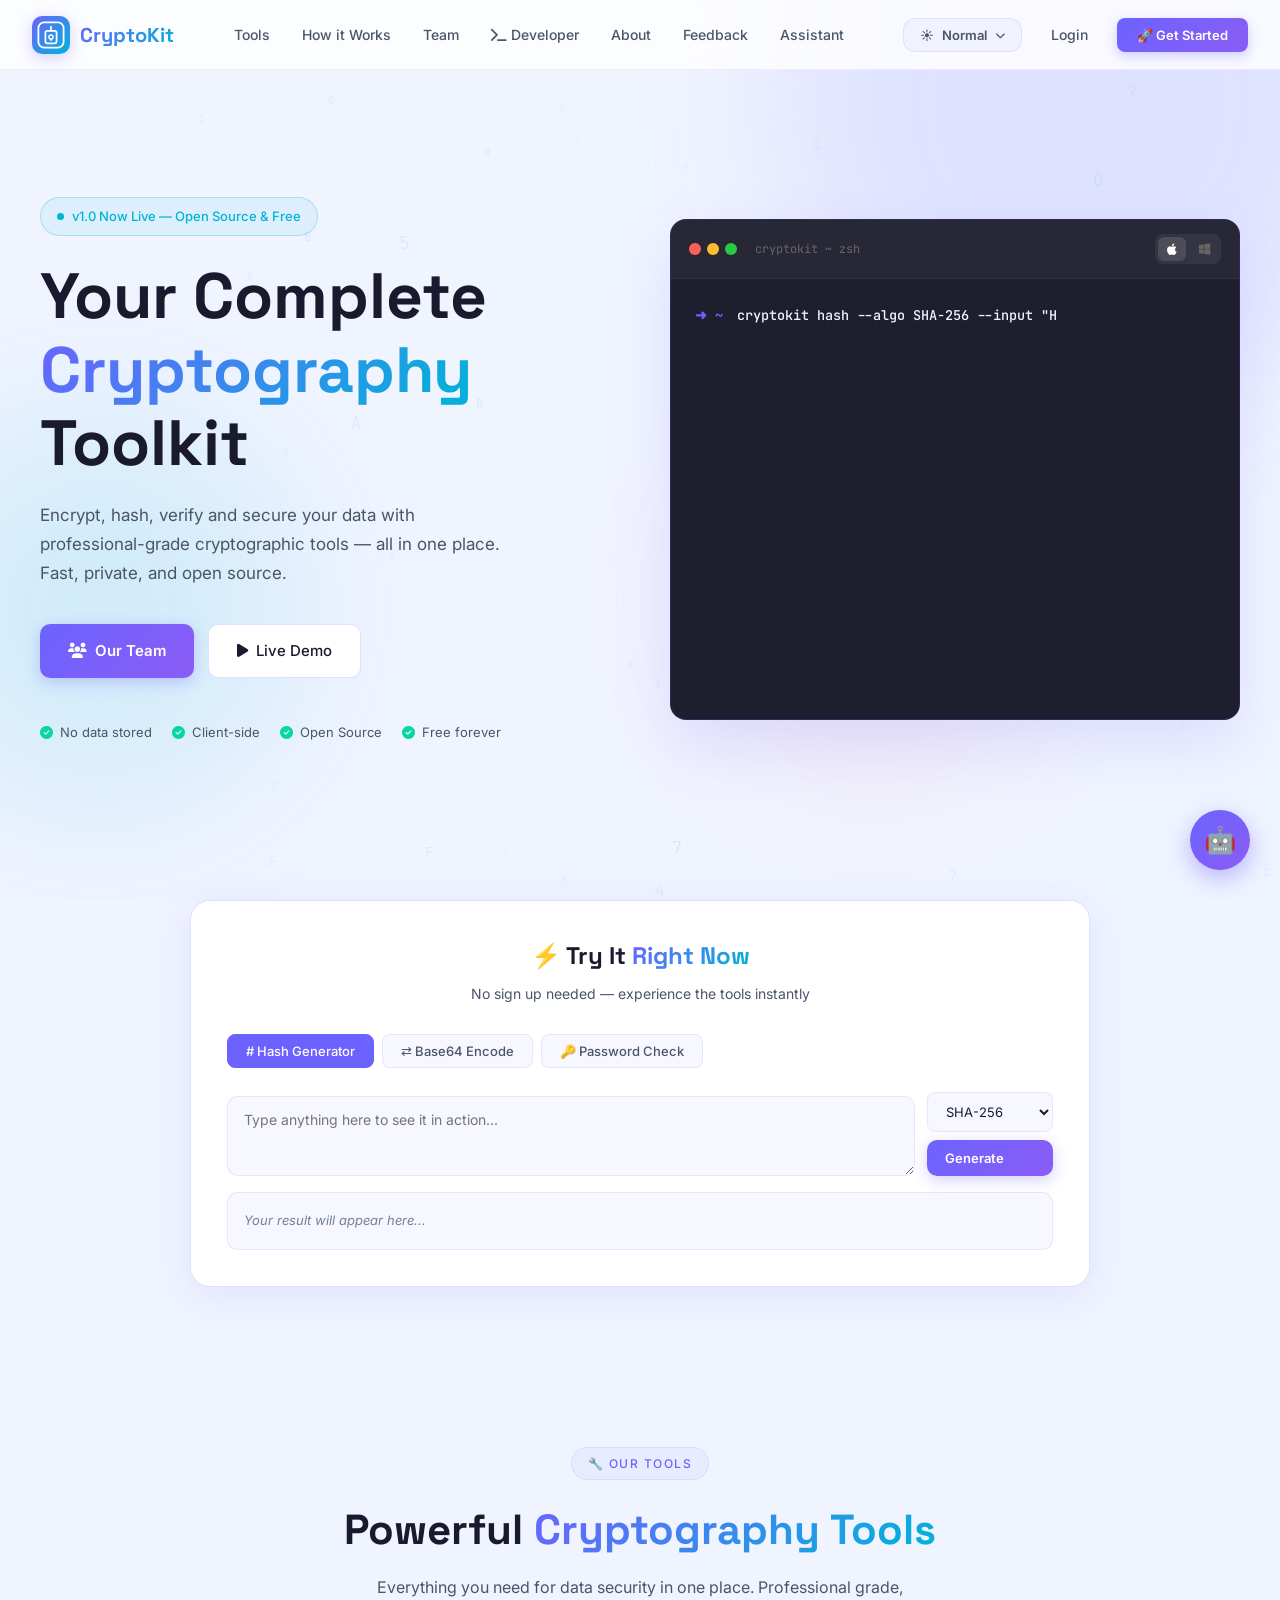
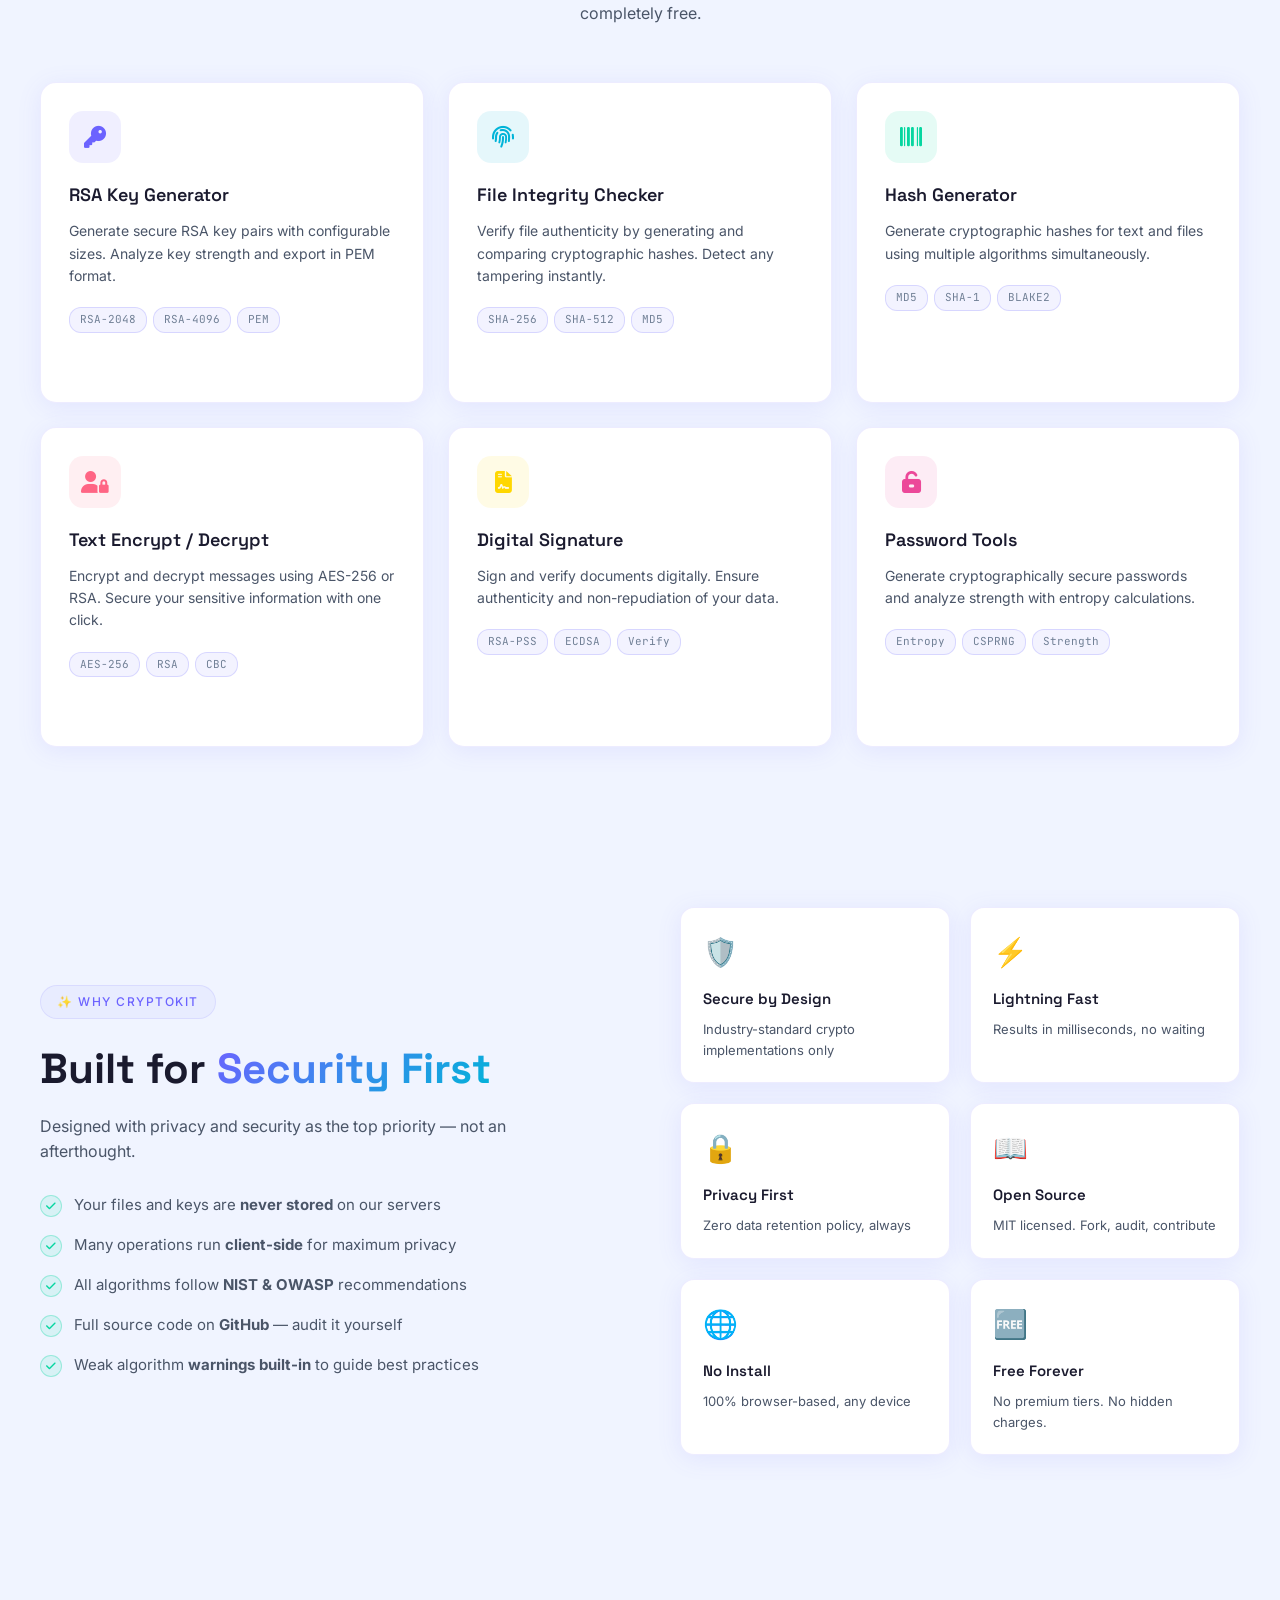
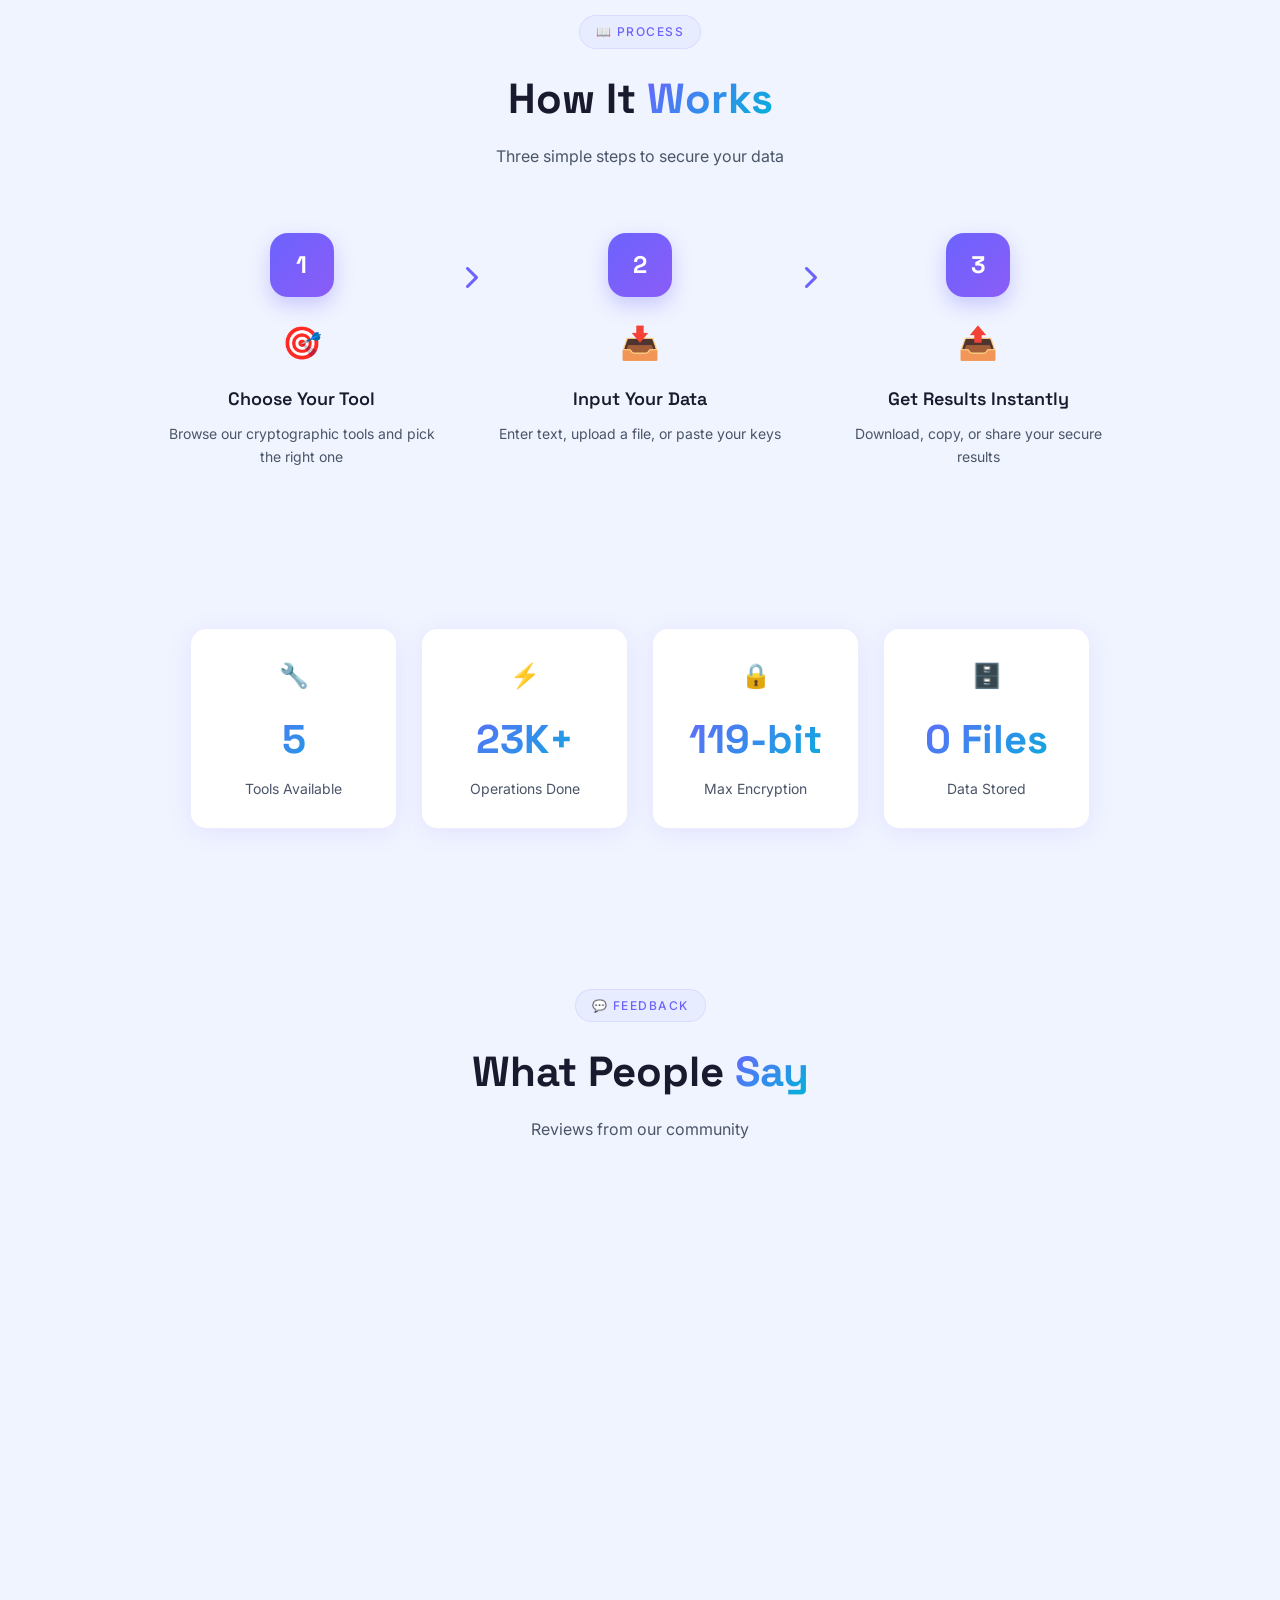
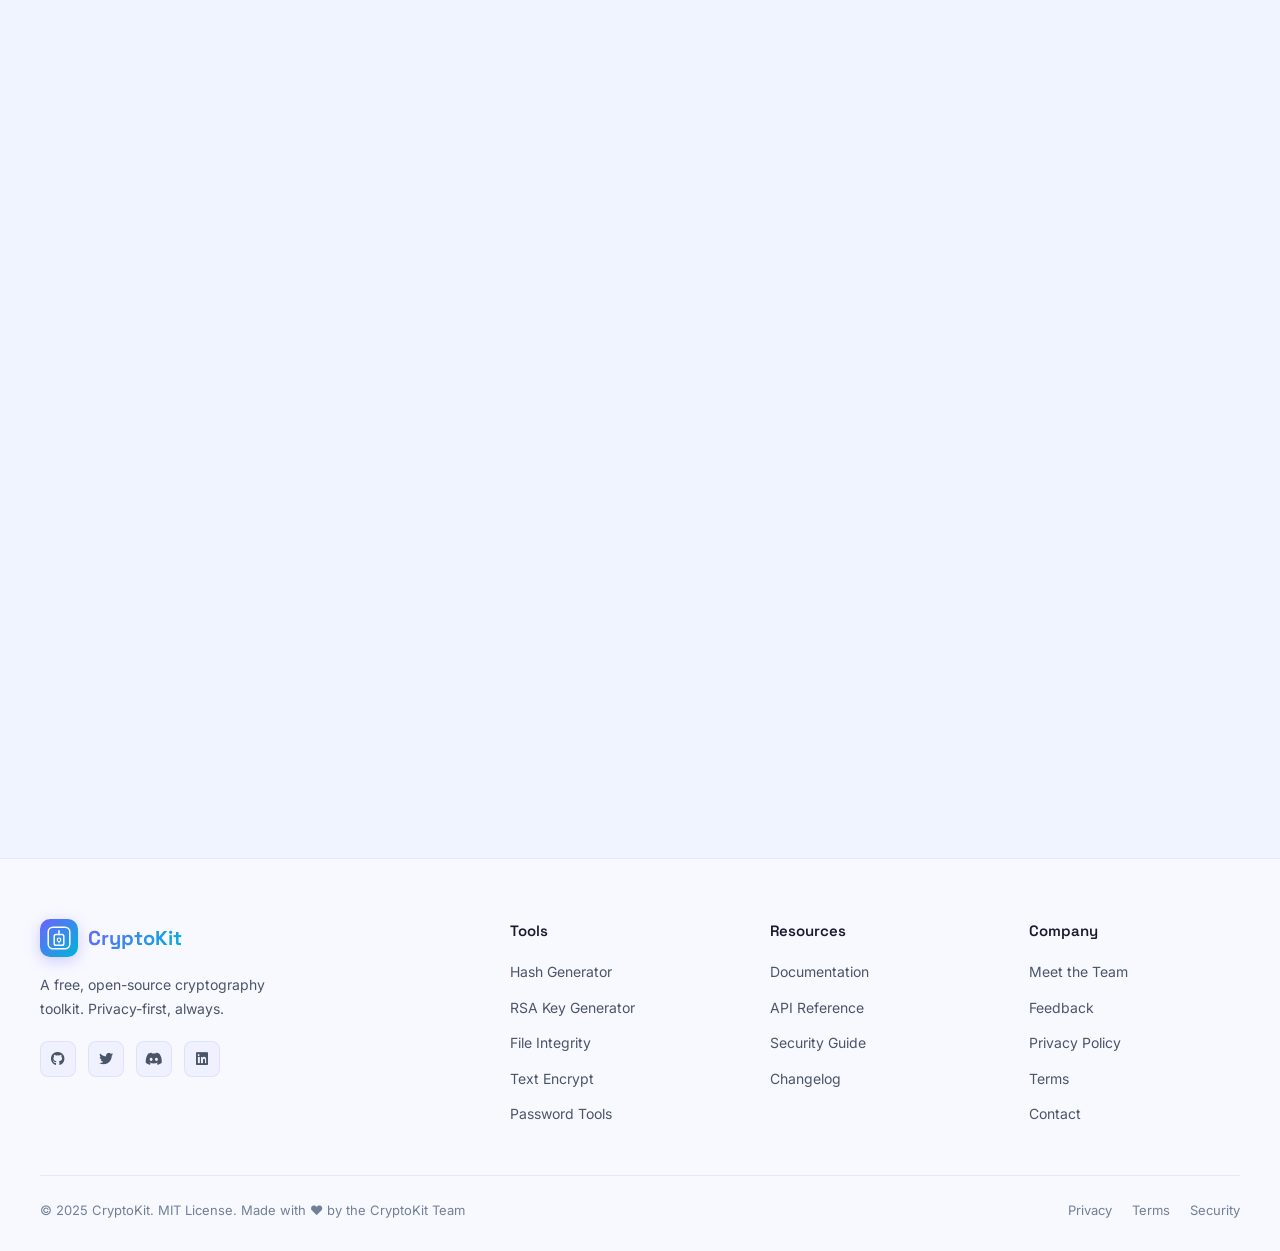
==== commit 4a1719c2: "Updated index and file integrity file" ====
--- a/index.html
+++ b/index.html
@@ -13,7 +13,7 @@
 
     <!-- Custom CSS -->
     <link rel="stylesheet" href="style.css">
-
+    
     <style>
         /* ── Mobile Theme Submenu ── */
         .mobile-theme-submenu {
@@ -512,8 +512,8 @@
                 <div class="tool-cta">Try Now <i class="fas fa-arrow-right"></i></div>
             </a>
 
-            <!-- Tool 2: File Integrity -->
-            <a href="#" class="tool-card fade-up" id="tool-integrity">
+            <!-- ✅ Tool 2: File Integrity — UPDATED LINK -->
+            <a href="file-integrity.html" class="tool-card fade-up" id="tool-integrity">
                 <div class="tool-icon blue"><i class="fas fa-fingerprint"></i></div>
                 <div class="tool-name">File Integrity Checker</div>
                 <div class="tool-desc">
@@ -887,7 +887,8 @@
                     <ul>
                         <li><a href="#">Hash Generator</a></li>
                         <li><a href="#">RSA Key Generator</a></li>
-                        <li><a href="#">File Integrity</a></li>
+                        <!-- ✅ Footer File Integrity link — UPDATED -->
+                        <li><a href="file-integrity.html">File Integrity</a></li>
                         <li><a href="#">Text Encrypt</a></li>
                         <li><a href="#">Password Tools</a></li>
                     </ul>
@@ -1006,9 +1007,7 @@
 
 
     <!-- ═══════════════════════════════════════════════════════
-         SCRIPTS — ORDER MATTERS!
-         1. kb.js     → defines global KB array (knowledge base)
-         2. script.js → main app logic (reads KB)
+         SCRIPTS
     ═══════════════════════════════════════════════════════ -->
     <script src="kb.js"></script>
     <script src="script.js"></script>
